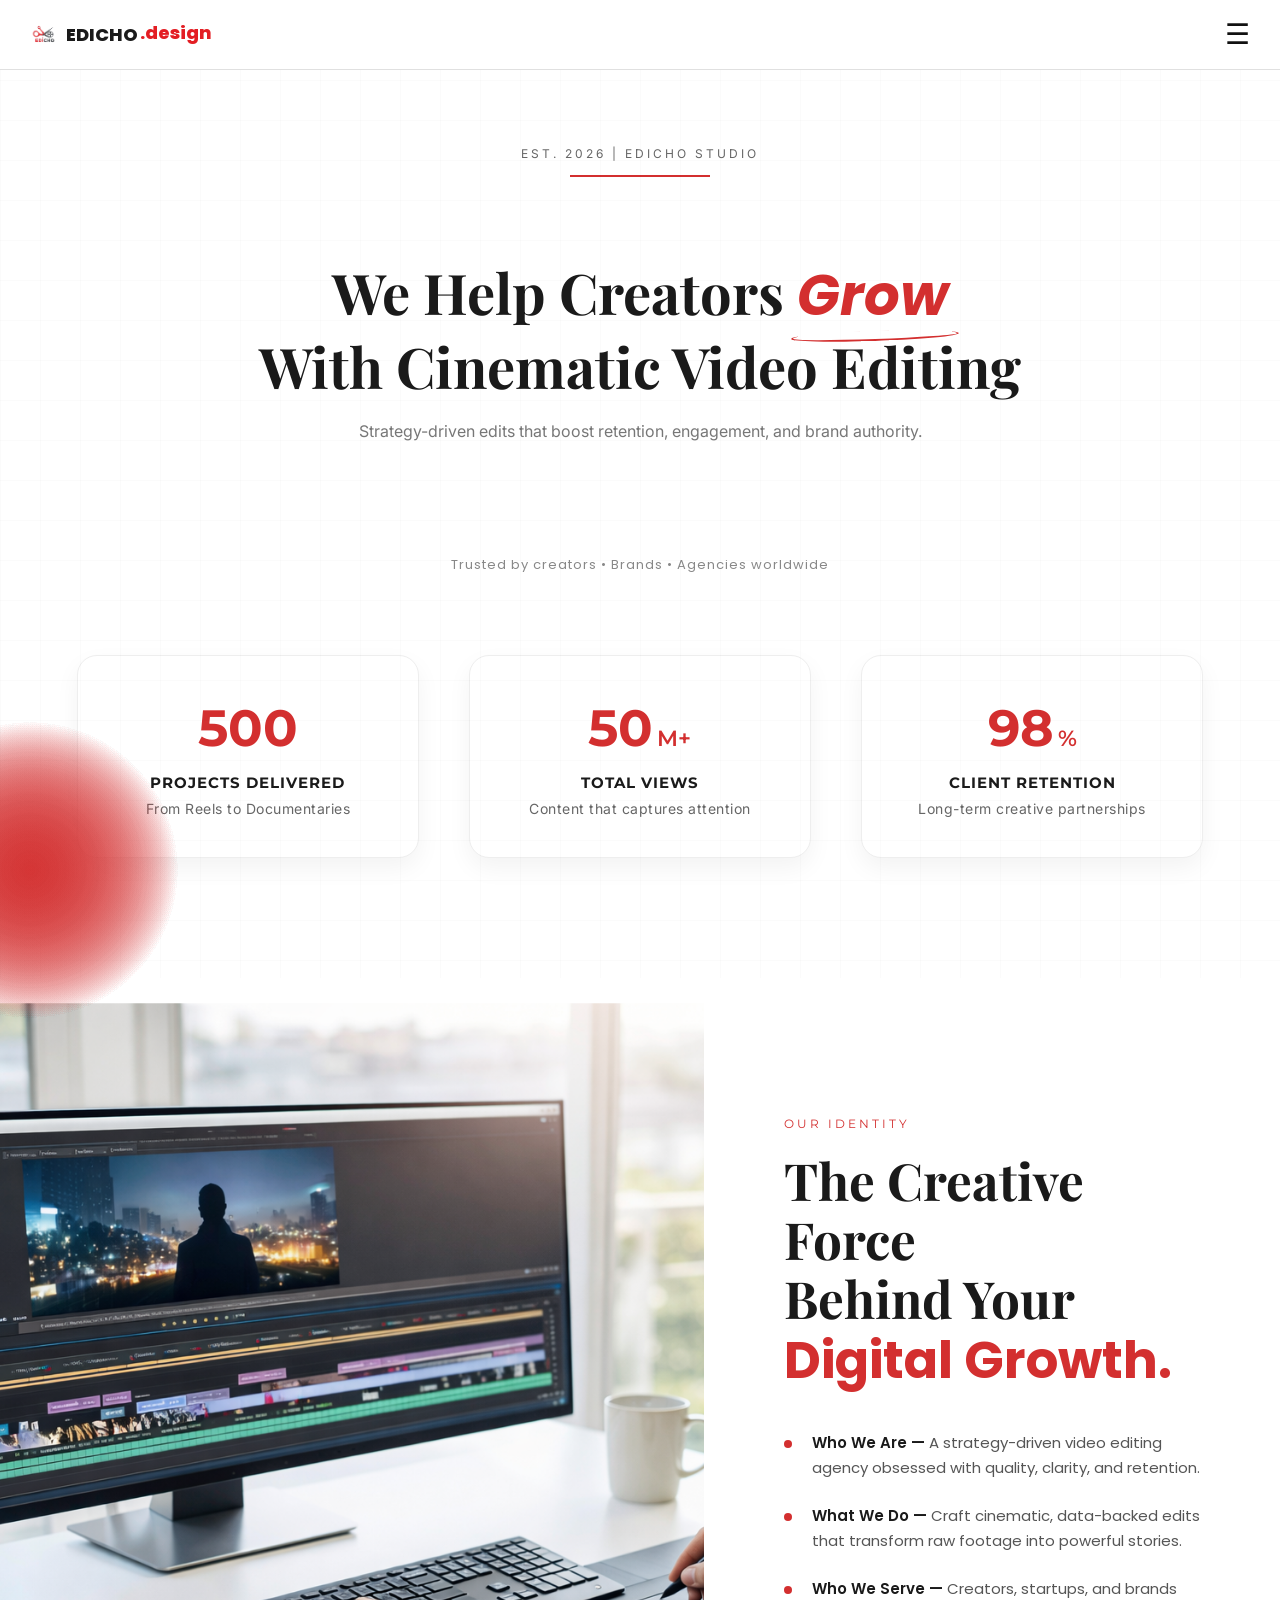
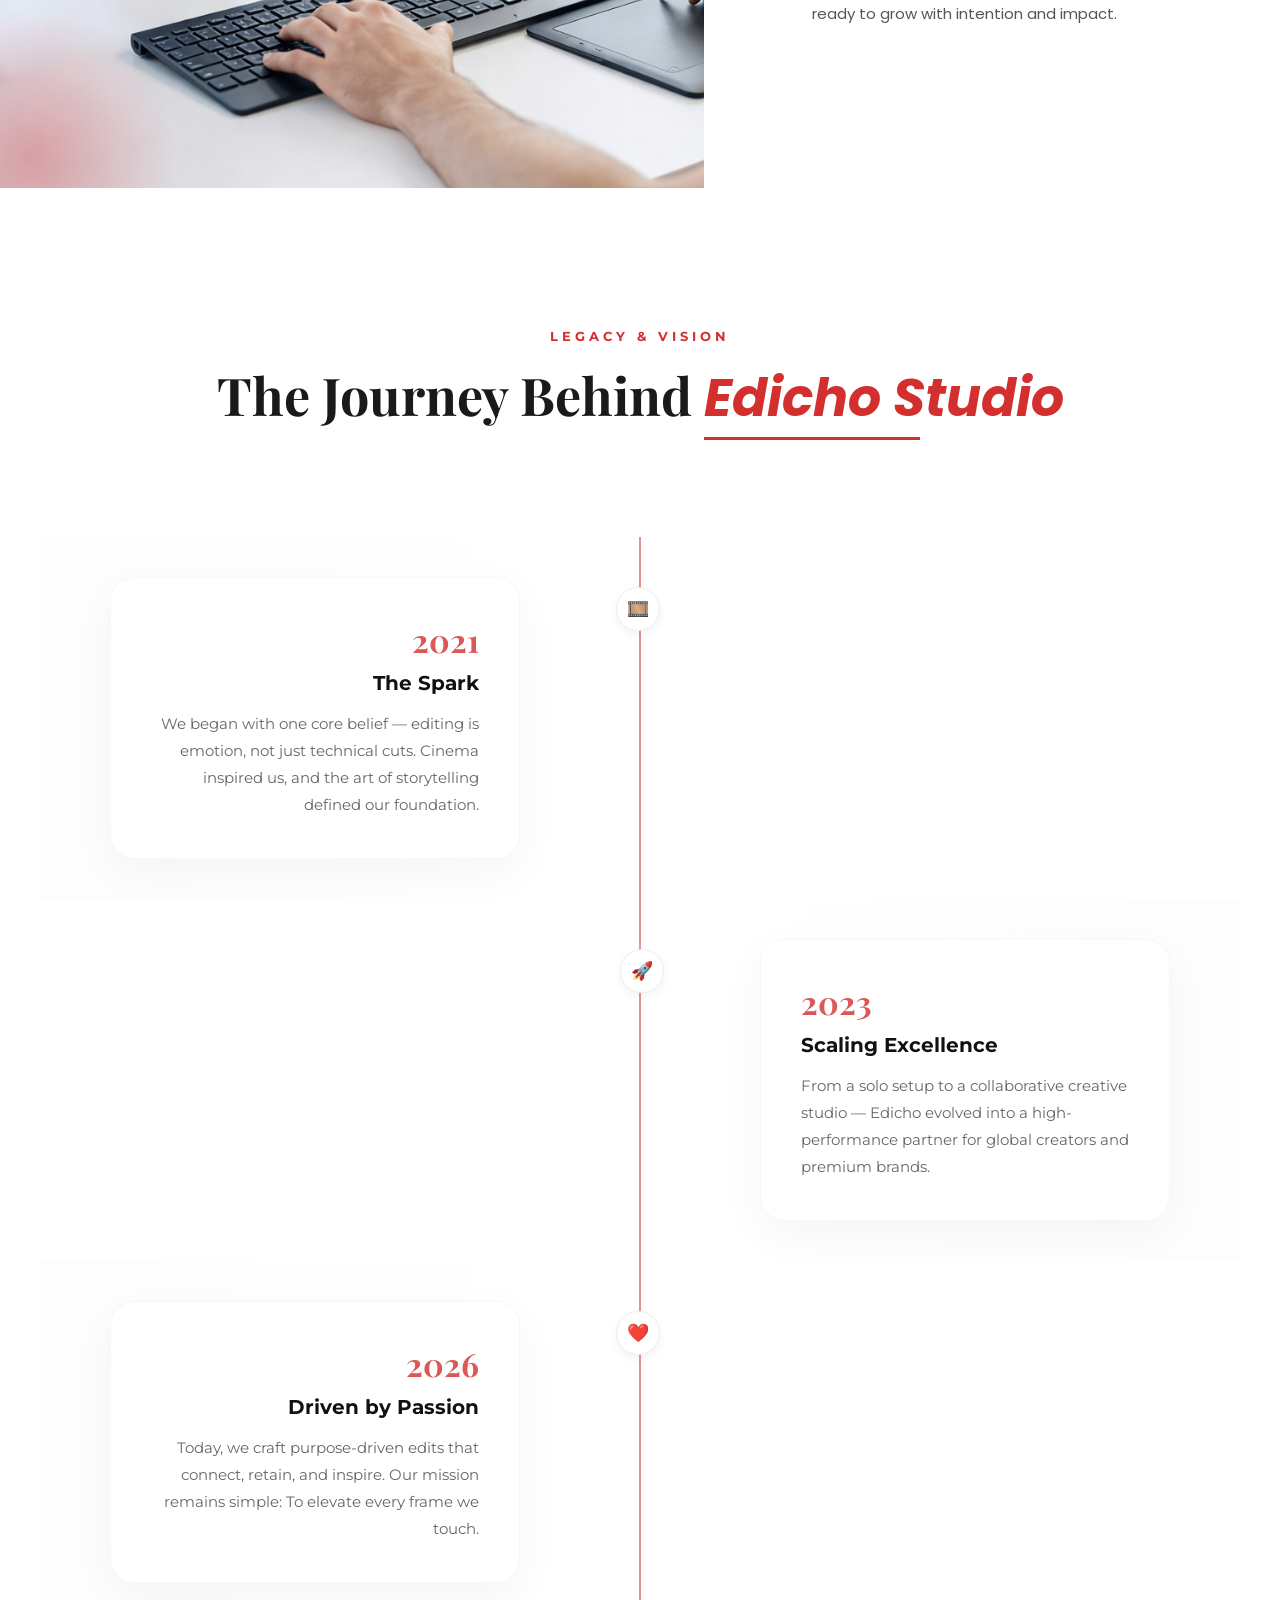
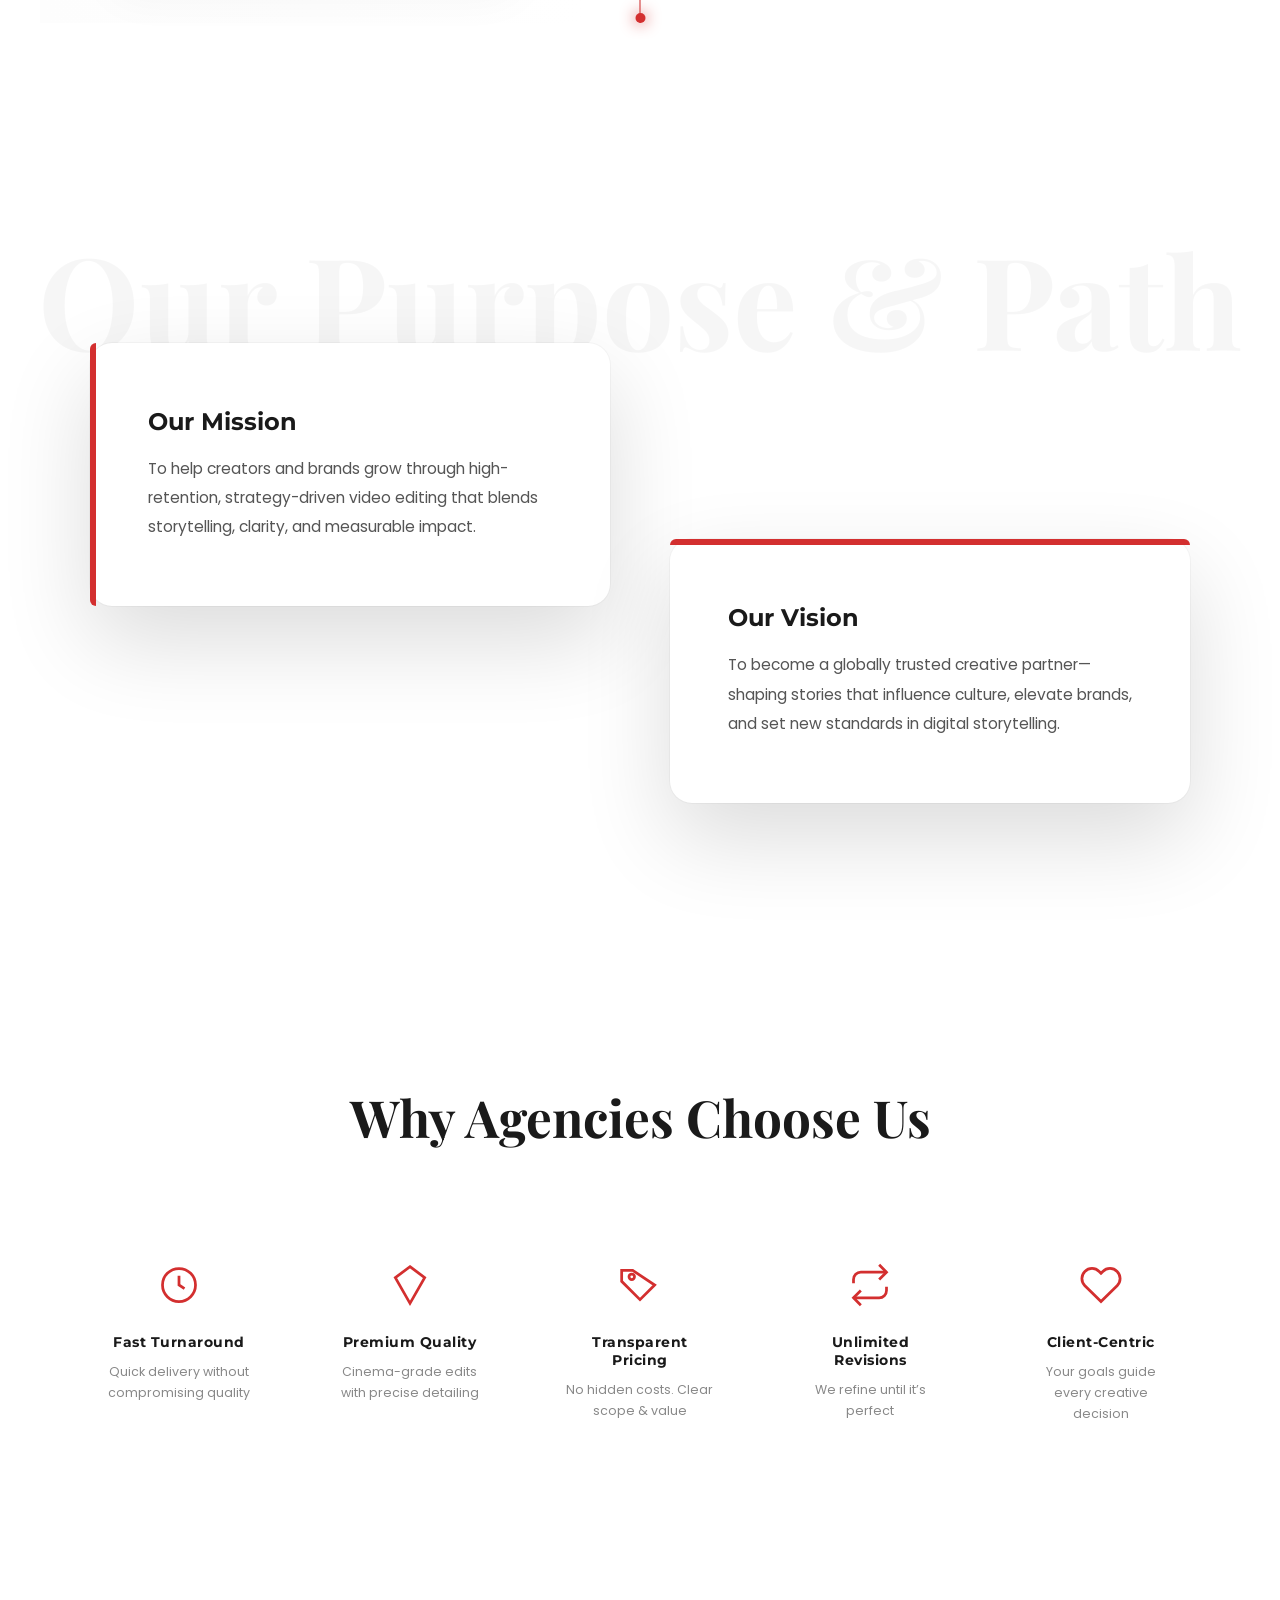
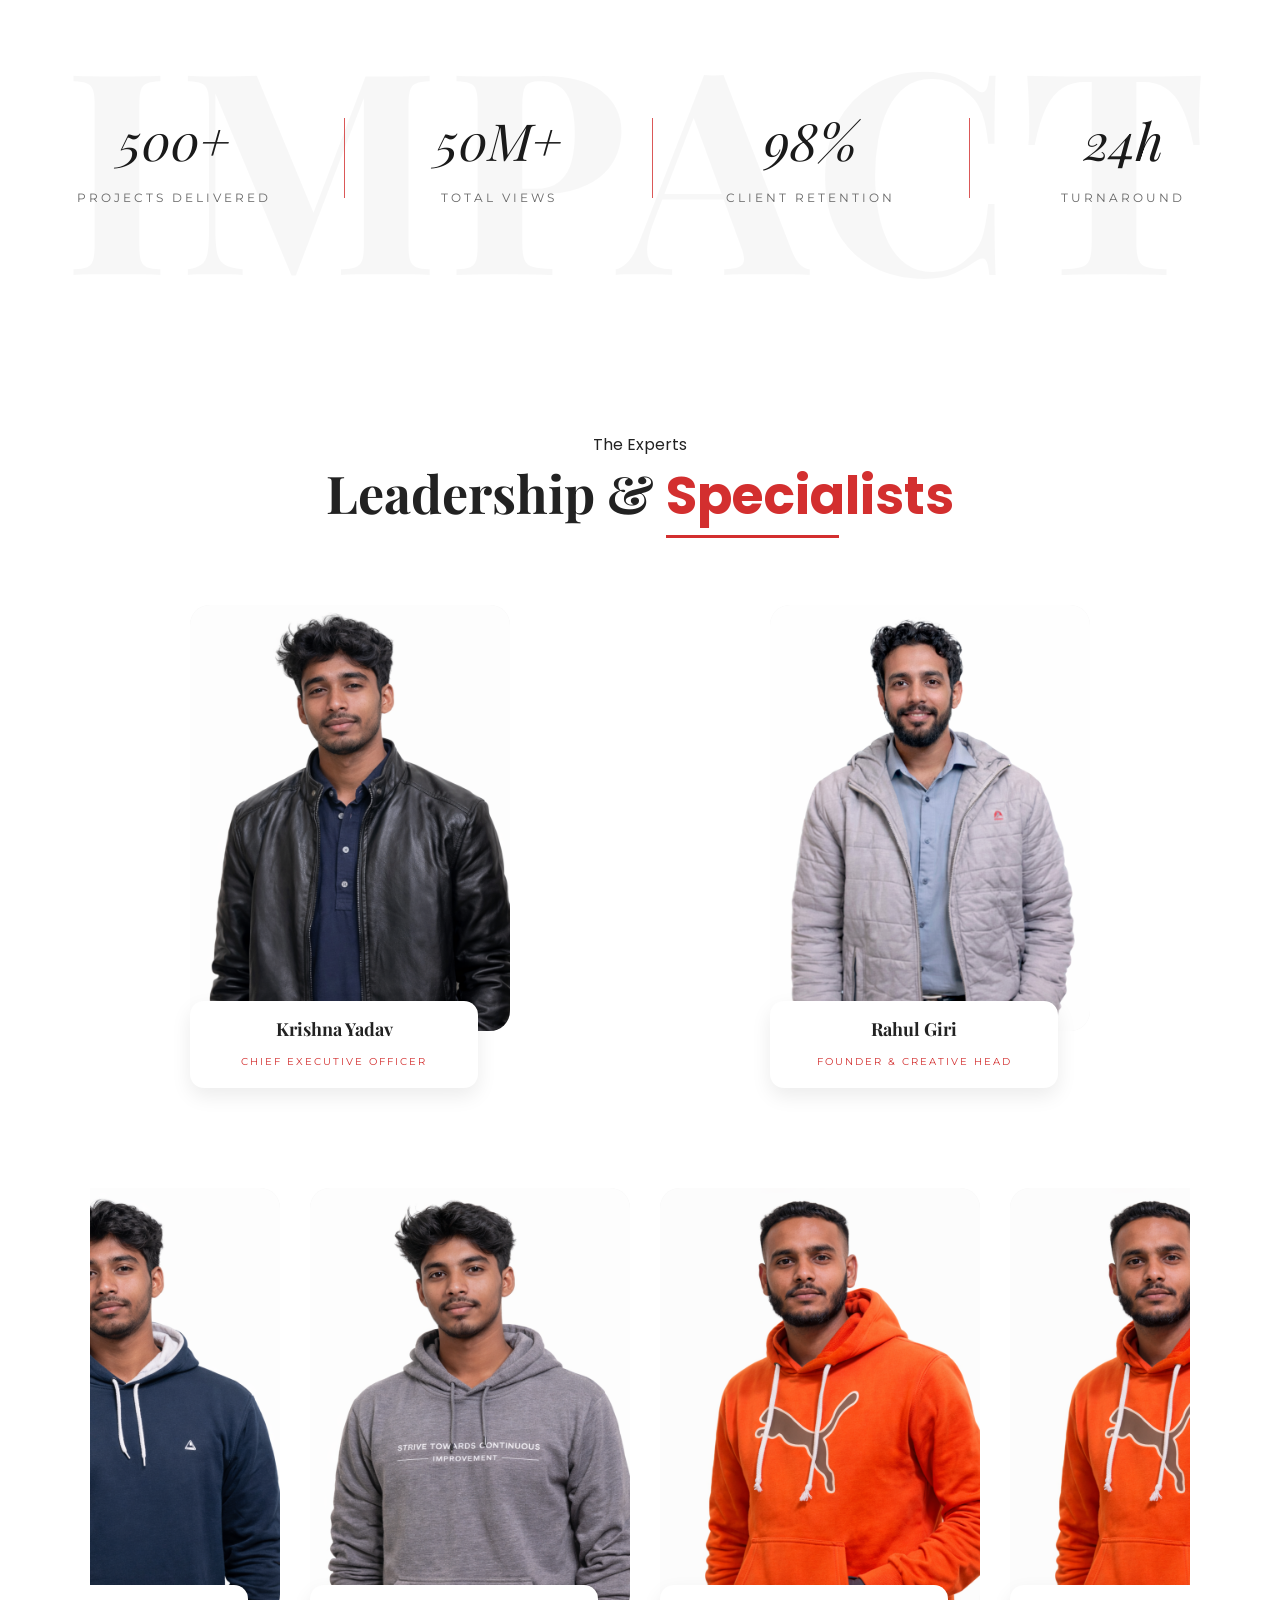
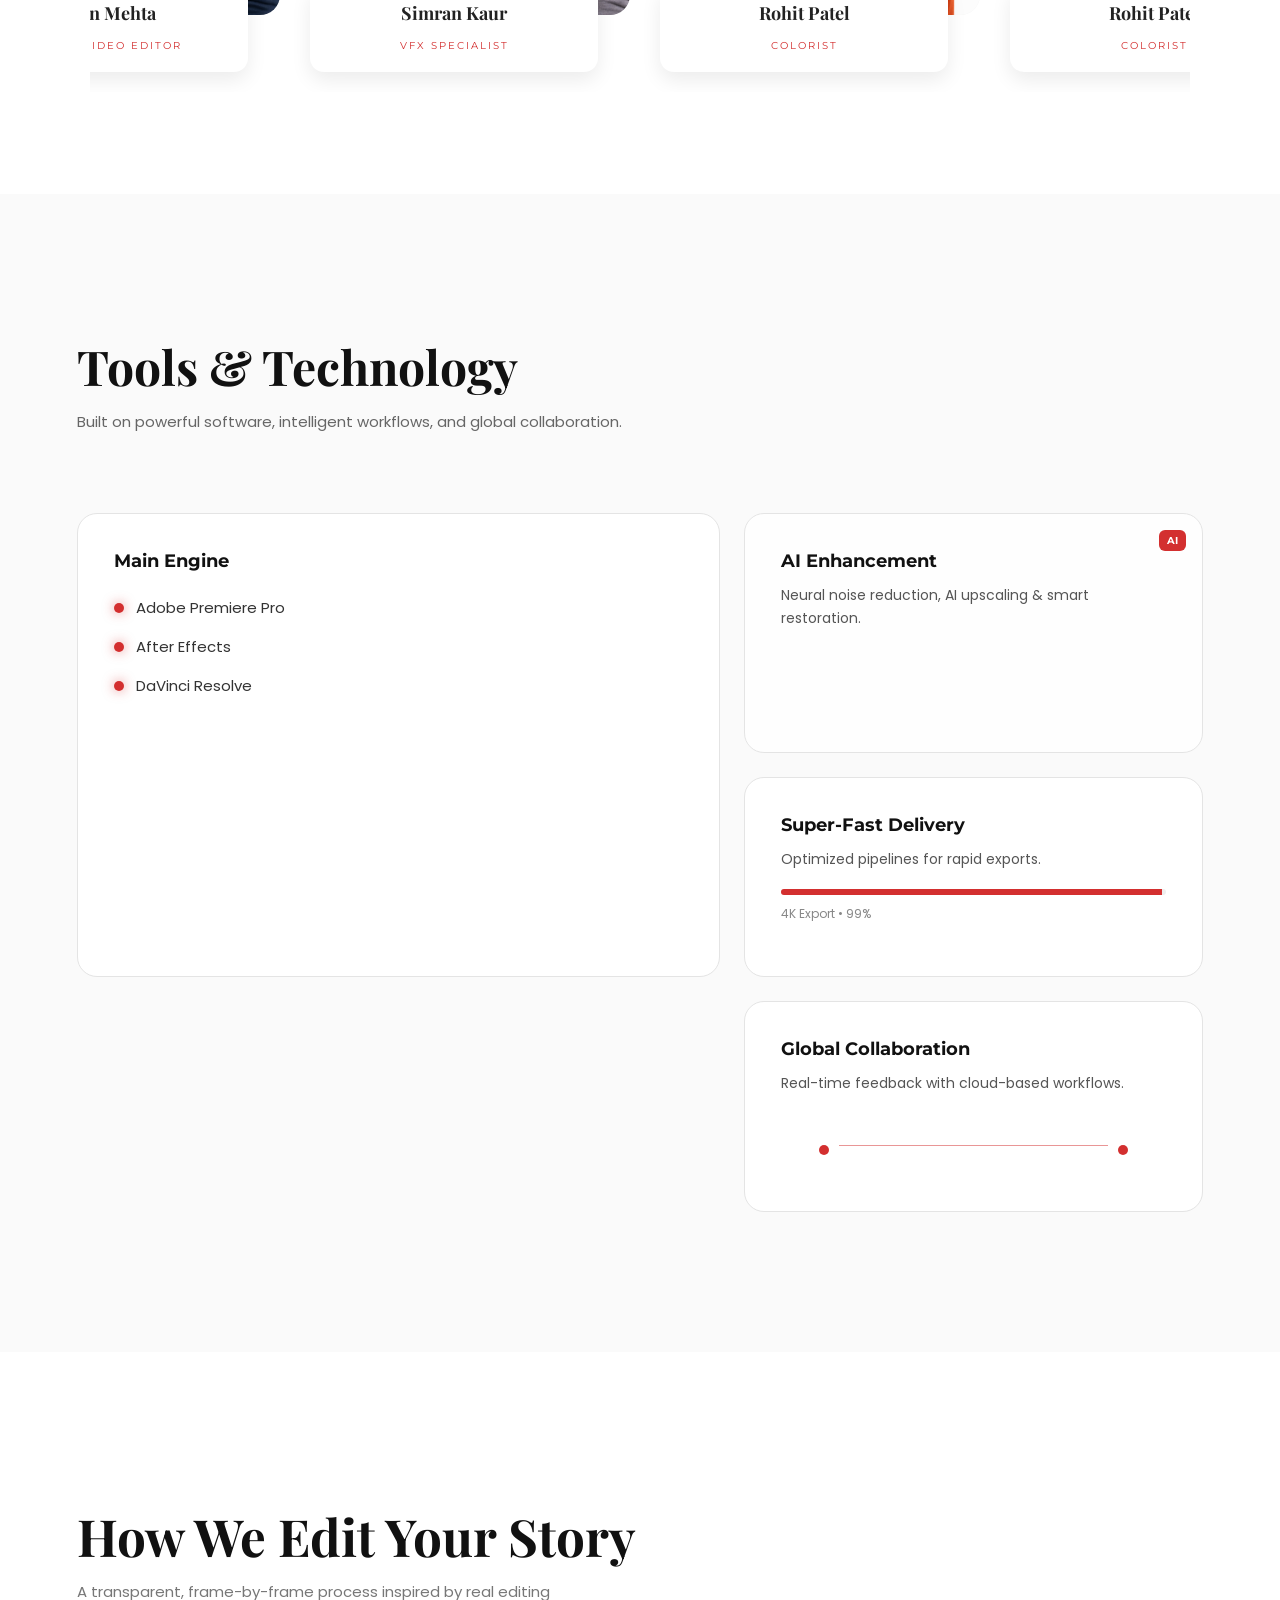
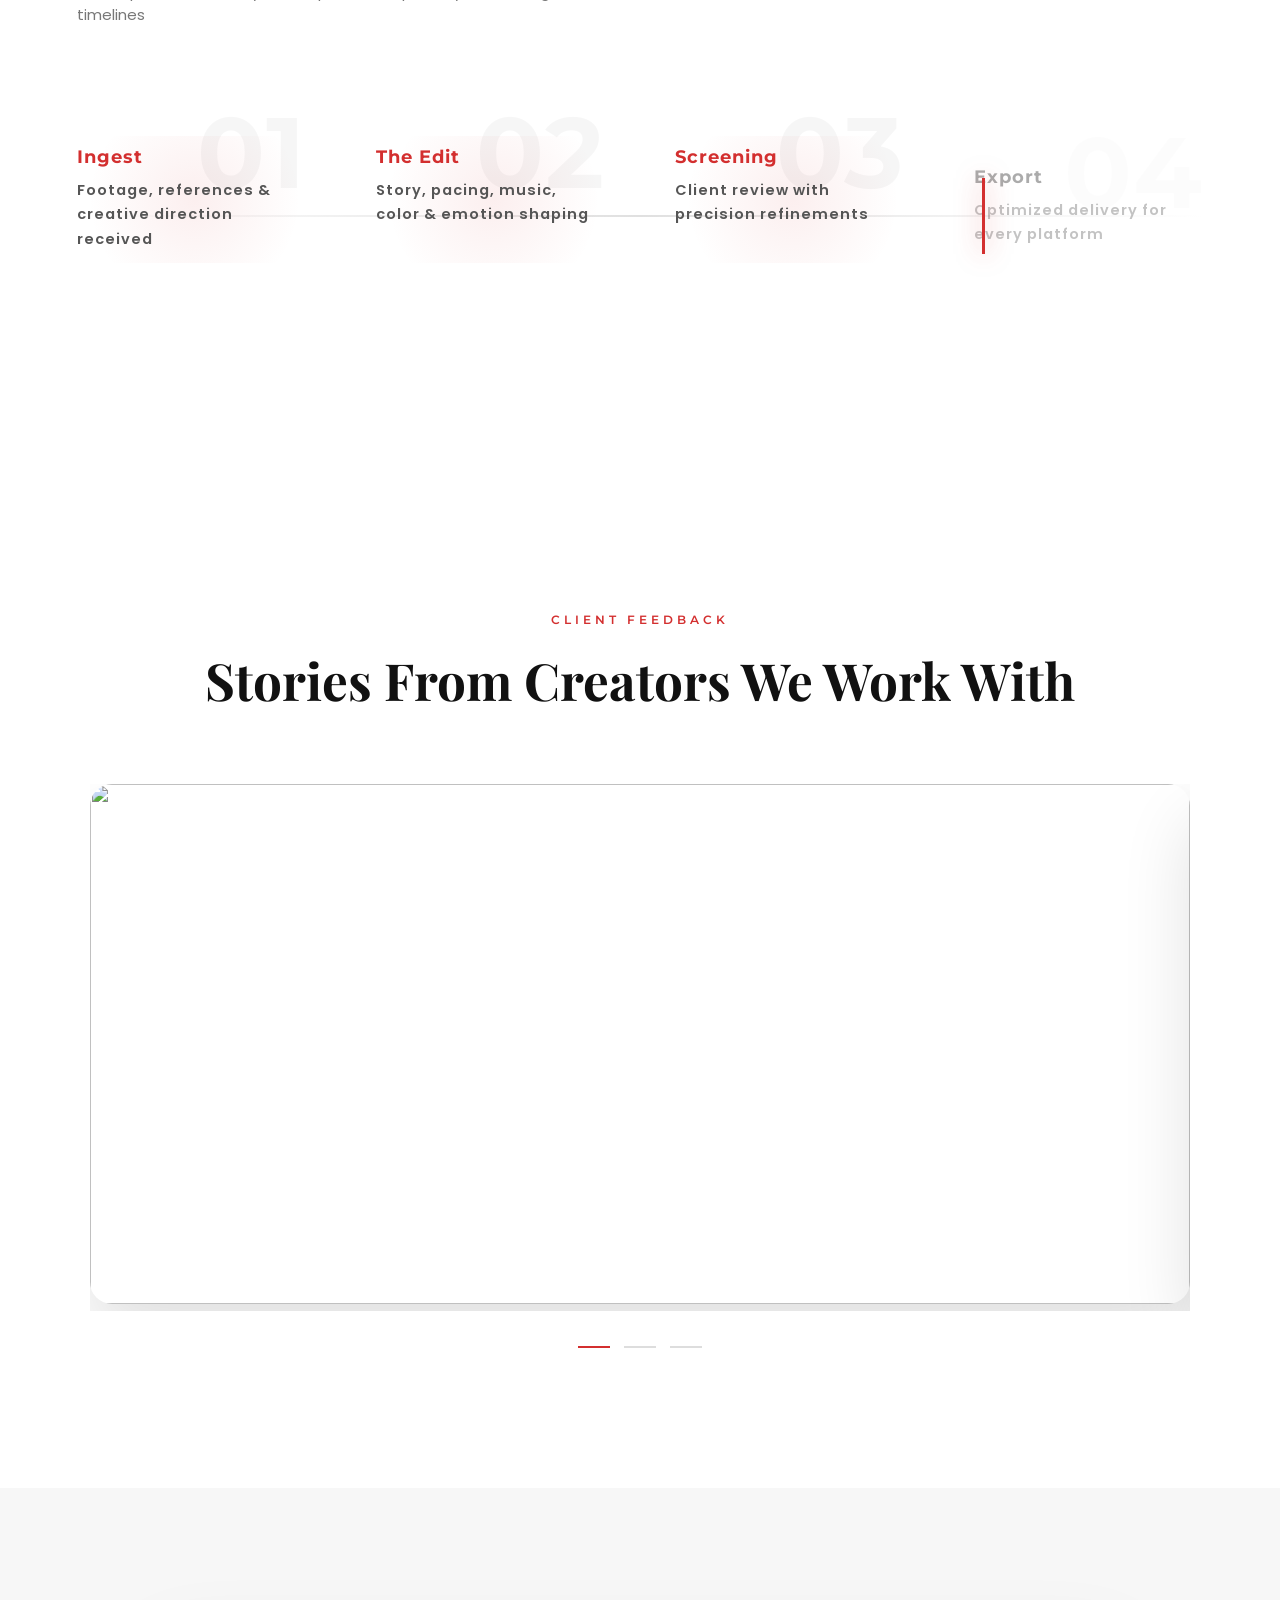
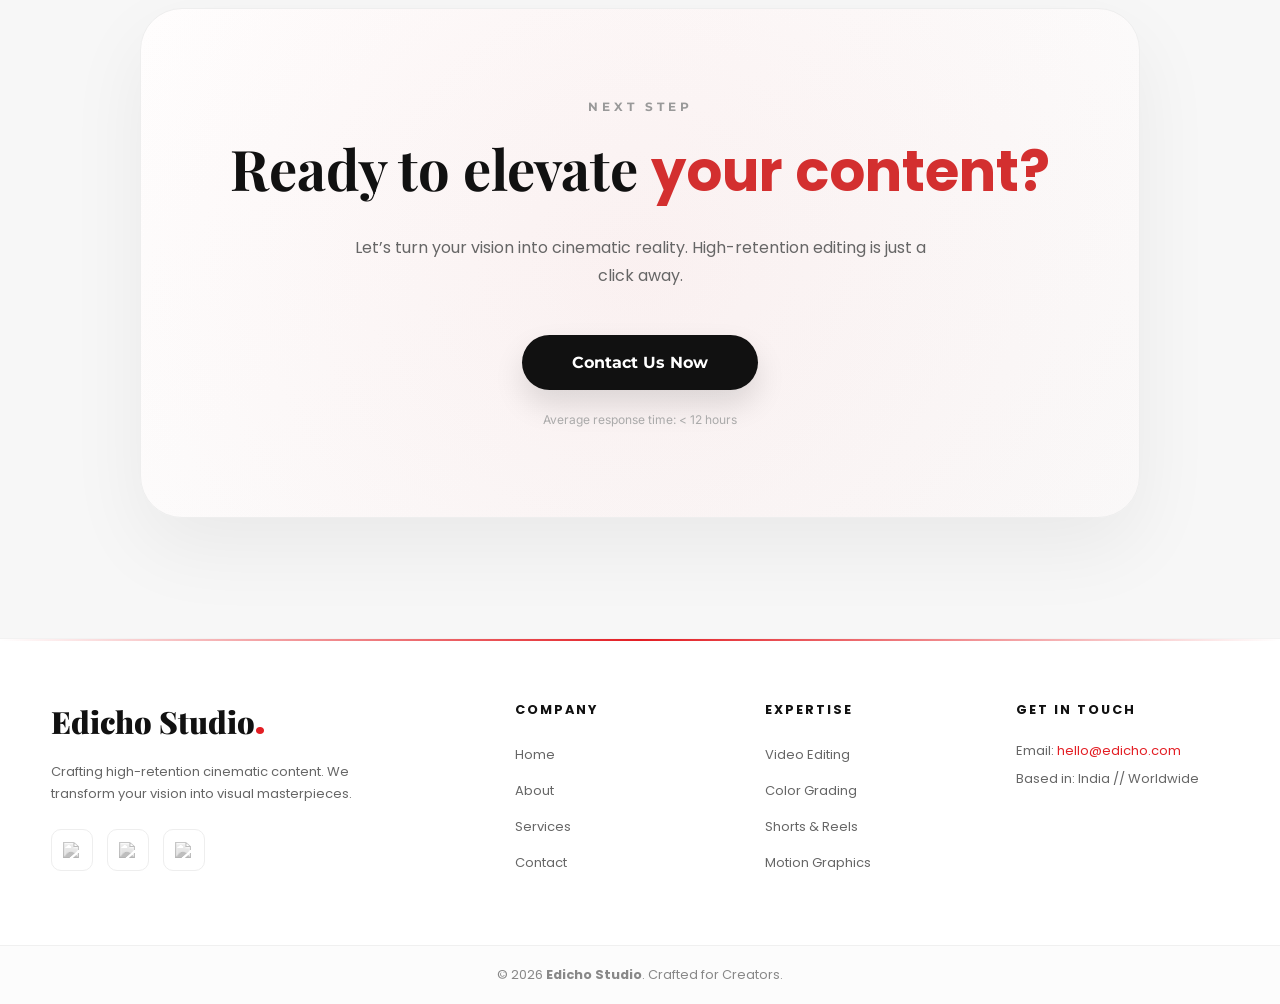
==== about.html @ a8d2ac01 "Update about.html" ====
<!DOCTYPE html>
<html lang="en">
<head>
  <meta charset="UTF-8">
  <meta name="description" content="Learn about Edicho Studio, a professional video editing agency helping creators grow with cinematic storytelling, editing, and content strategy.">
  <link rel="canonical" href="https://edicho.com/about.html">
  <title>About Edicho - Video Editing Agency</title>
  <meta name="viewport" content="width=device-width, initial-scale=1.0">
  <!-- fevicon icon -->
  <link rel="icon" href="./Media/Image/Edicho Fevicon Logo.png" type="image/png">
  <!-- Stylesheet -->
  <link href="https://fonts.googleapis.com/css2?family=Playfair+Display:wght@600;700&family=Inter:wght@400;500;600&display=swap" rel="stylesheet">
  <link href="https://fonts.googleapis.com/css2?family=Playfair+Display:wght@600;700&family=Inter:wght@400;500&display=swap" rel="stylesheet">
  <link href="https://fonts.googleapis.com/css2?family=Inter:wght@400;500;600&family=Playfair+Display:wght@600;700&display=swap" rel="stylesheet">
  <link href="https://fonts.googleapis.com/css2?family=Montserrat:wght@400;600;700&family=Playfair+Display:wght@600;700&display=swap" rel="stylesheet">
  <link href="https://fonts.googleapis.com/css2?family=Poppins:wght@400;600;700&display=swap" rel="stylesheet">
  <link rel="stylesheet" href="style.css">
  <link rel="stylesheet" href="about.css">
</head>
<body>
  <!-- navbar -->
  <header id="navbar" class="top-navbar">
    <div class="nav-left">
      <a href="index.html" class="brand">
        <img src="./Media/Image/Edicho Logo.png" alt="Edicho Logo" class="logo">
        <div class="brand-text">
          <span class="brand-name">EDICHO</span>
          <div class="suffix-window">
            <span id="dynamicSuffix" class="suffix-text">.com</span>
          </div>
        </div>
      </a>
    </div>

    <div class="nav-right">
      <div class="menu-icon" id="menuIcon">☰</div>
    </div>
  </header>

  <!-- side menu -->
  <div id="sideMenu" class="side-menu">
    <a href="index.html">Home</a>
    <a href="about.html">About Us</a>
    <a href="service.html">Services</a>
    <a href="sample.html">Sample</a>
    <a href="contact.html">Contact</a>
  </div>

  <!-- overlay (for outside click) -->
  <div id="menuOverlay" class="menu-overlay"></div>

  <!-- --------------------------------------- -->

  <!-- ------------ HERO SECTION --------------- -->
  <section class="authority-hero">
    <div class="authority-container">

      <!-- TOP TIER -->
      <div class="authority-label">
        <span>EST. 2026 | EDICHO STUDIO</span>
        <div class="label-line"></div>
      </div>

      <!-- MIDDLE TIER -->
      <div class="authority-heading">
        <h1>
          We Help Creators <span class="grow-accent">Grow</span><br>
          With Cinematic Video Editing
        </h1>

        <p class="hero-sub">
          Strategy-driven edits that boost retention, engagement, and brand authority.
        </p>
      </div>

      <div class="trust-line">
        Trusted by creators • Brands • Agencies worldwide
      </div>

      <!-- BOTTOM TIER -->
      <div class="authority-stats">

        <div class="stat-card">
          <span class="stat-number" data-target="500">0</span>
          <h4>Projects Delivered</h4>
          <p>From Reels to Documentaries</p>
        </div>

        <div class="stat-card">
          <span class="stat-number" data-target="50">0</span><span class="stat-plus">M+</span>
          <h4>Total Views</h4>
          <p>Content that captures attention</p>
        </div>

        <div class="stat-card">
          <span class="stat-number" data-target="98">0</span><span class="stat-percent">%</span>
          <h4>Client Retention</h4>
          <p>Long-term creative partnerships</p>
        </div>

      </div>

    </div>
  </section>

  <!-- --------------------------------------- -->

  <!-- ================= WHO WE ARE ================= -->
  <section class="who-we-are">

    <!-- LEFT : IMAGE -->
    <div class="who-image">
      <img src="Media/Image/Edicho About Page Who We Are Image.png" alt="Creative Editing Studio">
      <span class="red-glow"></span>
    </div>

    <!-- RIGHT : CONTENT -->
    <div class="who-content">
      <span class="who-label">OUR IDENTITY</span>

      <h2 class="who-title">
        The Creative Force<br>
        Behind Your <span>Digital Growth.</span>
      </h2>

      <div class="who-points">

        <p>
          <span class="dot"></span>
          <strong>Who We Are —</strong>
          A strategy-driven video editing agency obsessed with quality, clarity, and retention.
        </p>

        <p>
          <span class="dot"></span>
          <strong>What We Do —</strong>
          Craft cinematic, data-backed edits that transform raw footage into powerful stories.
        </p>

        <p>
          <span class="dot"></span>
          <strong>Who We Serve —</strong>
          Creators, startups, and brands ready to grow with intention and impact.
        </p>

      </div>
    </div>

  </section>

  <!-- --------------------------------------- -->

  <!-- ================= OUR STORY ================= -->
  <section class="our-story" id="ourStory">
    <div class="story-header reveal">
      <span class="story-badge">Legacy & Vision</span>
      <h2 class="story-heading">The Journey Behind <span class="accent">Edicho Studio</span></h2>
    </div>

    <div class="timeline">
      <div class="timeline-line">
        <div class="timeline-line-fill">
          <div class="scrolling-dot"></div> </div>
      </div>

      <div class="timeline-item left reveal">
        <div class="timeline-dot-container">
          <i class="dot-icon">🎞️</i>
        </div>
        <div class="timeline-content">
          <div class="year-wrapper">
            <span class="timeline-year">2021</span>
          </div>
          <h3>The Spark</h3>
          <p>
            We began with one core belief — editing is emotion, not just technical cuts. 
            Cinema inspired us, and the art of storytelling defined our foundation.
          </p>
        </div>
      </div>

      <div class="timeline-item right reveal">
        <div class="timeline-dot-container">
          <i class="dot-icon">🚀</i>
        </div>
        <div class="timeline-content">
          <div class="year-wrapper">
            <span class="timeline-year">2023</span>
          </div>
          <h3>Scaling Excellence</h3>
          <p>
            From a solo setup to a collaborative creative studio — Edicho evolved into 
            a high-performance partner for global creators and premium brands.
          </p>
        </div>
      </div>

      <div class="timeline-item left reveal">
        <div class="timeline-dot-container">
          <i class="dot-icon">❤️</i>
        </div>
        <div class="timeline-content">
          <div class="year-wrapper">
            <span class="timeline-year">2026</span>
          </div>
          <h3>Driven by Passion</h3>
          <p>
            Today, we craft purpose-driven edits that connect, retain, and inspire. 
            Our mission remains simple: To elevate every frame we touch.
          </p>
        </div>
      </div>
    </div>
  </section>

  <!-- --------------------------------------- -->

  <!-- ================= MISSION AND VISION ================= -->
  <section class="purpose-path">

    <!-- Background Title -->
    <h2 class="purpose-bg">Our Purpose & Path</h2>

    <div class="purpose-wrapper">

      <!-- MISSION CARD -->
      <div class="purpose-card mission-card">
        <span class="accent-bar"></span>
        <h3>Our Mission</h3>
        <p>
          To help creators and brands grow through high-retention,
          strategy-driven video editing that blends storytelling,
          clarity, and measurable impact.
        </p>
      </div>

      <!-- VISION CARD -->
      <div class="purpose-card vision-card">
        <span class="accent-bar"></span>
        <h3>Our Vision</h3>
        <p>
          To become a globally trusted creative partner—shaping
          stories that influence culture, elevate brands, and set
          new standards in digital storytelling.
        </p>
      </div>

    </div>
  </section>

  <!-- --------------------------------------- -->

  <!-- ================= What Makes Us Differen ================= -->
  <section class="usp-section">

    <h2 class="usp-heading">Why Agencies Choose Us</h2>

    <div class="usp-grid">

      <!-- FAST TURNAROUND -->
      <div class="usp-card">
        <div class="usp-icon">
          <!-- Clock Icon -->
          <svg viewBox="0 0 24 24" fill="none" stroke="#d32f2f" stroke-width="1.5">
            <circle cx="12" cy="12" r="9"></circle>
            <path d="M12 7v5l3 2"></path>
          </svg>
        </div>
        <h4>Fast Turnaround</h4>
        <p>Quick delivery without compromising quality</p>
      </div>

      <!-- QUALITY -->
      <div class="usp-card">
        <div class="usp-icon">
          <!-- Diamond Icon -->
          <svg viewBox="0 0 24 24" fill="none" stroke="#d32f2f" stroke-width="1.5">
            <path d="M12 2l8 6-8 14L4 8z"></path>
          </svg>
        </div>
        <h4>Premium Quality</h4>
        <p>Cinema-grade edits with precise detailing</p>
      </div>

      <!-- PRICING -->
      <div class="usp-card">
        <div class="usp-icon">
          <!-- Tag Icon -->
          <svg viewBox="0 0 24 24" fill="none" stroke="#d32f2f" stroke-width="1.5">
            <path d="M20 12l-8 8-10-10V4h6z"></path>
            <circle cx="7.5" cy="7.5" r="1.5"></circle>
          </svg>
        </div>
        <h4>Transparent Pricing</h4>
        <p>No hidden costs. Clear scope & value</p>
      </div>

      <!-- REVISIONS -->
      <div class="usp-card">
        <div class="usp-icon">
          <!-- Loop Icon -->
          <svg viewBox="0 0 24 24" fill="none" stroke="#d32f2f" stroke-width="1.5">
            <path d="M17 1l4 4-4 4"></path>
            <path d="M3 11V9a4 4 0 014-4h14"></path>
            <path d="M7 23l-4-4 4-4"></path>
            <path d="M21 13v2a4 4 0 01-4 4H3"></path>
          </svg>
        </div>
        <h4>Unlimited Revisions</h4>
        <p>We refine until it’s perfect</p>
      </div>

      <!-- CLIENT CENTRIC -->
      <div class="usp-card">
        <div class="usp-icon">
          <!-- Heart Icon -->
          <svg viewBox="0 0 24 24" fill="none" stroke="#d32f2f" stroke-width="1.5">
            <path d="M20.8 4.6a5.5 5.5 0 00-7.8 0L12 5.6l-1-1a5.5 5.5 0 00-7.8 7.8l1 1L12 21l7.8-7.6 1-1a5.5 5.5 0 000-7.8z"></path>
          </svg>
        </div>
        <h4>Client-Centric</h4>
        <p>Your goals guide every creative decision</p>
      </div>

    </div>

  </section>

  <!-- --------------------------------------- -->

  <!-- ================= Achievement ================= -->
  <section class="achievement-strip">

    <!-- Background Text -->
    <span class="impact-bg">IMPACT</span>

    <div class="achievement-inner">

      <div class="achievement-item">
        <span class="ach-number">500+</span>
        <span class="ach-label">Projects Delivered</span>
      </div>

      <span class="ach-divider"></span>

      <div class="achievement-item">
        <span class="ach-number">50M+</span>
        <span class="ach-label">Total Views</span>
      </div>

      <span class="ach-divider"></span>

      <div class="achievement-item">
        <span class="ach-number">98%</span>
        <span class="ach-label">Client Retention</span>
      </div>

      <span class="ach-divider"></span>

      <div class="achievement-item">
        <span class="ach-number">24h</span>
        <span class="ach-label">Turnaround</span>
      </div>

    </div>
  </section>

  <!-- ---------------------------------------------------- -->

  <!-- ================= PREMIUM TEAM ================= -->
  <section class="premium-team" id="premiumTeam">

    <div class="team-header">
      <span class="team-badge">The Experts</span>
      <h2 class="team-heading">Leadership & <span class="accent">Specialists</span></h2>
    </div>

    <!-- CORE LEADERS -->
    <div class="team-core">

      <div class="team-card leader">
        <div class="card-inner">
          <div class="card-media">
            <img src="Media/Image/Krishna Yadav Profile Picture.png" alt="Krishna Yadav Edicho Private Limited CEO">
            <div class="red-glow"></div>
            <span class="signature">K.Y.</span>
          </div>
          <div class="identity-glass">
            <h3 class="member-name">Krishna Yadav</h3>
            <span class="member-role">Chief Executive Officer</span>
          </div>
        </div>
      </div>

      <div class="team-card leader">
        <div class="card-inner">
          <div class="card-media">
            <img src="Media/Image/Rahul Giri Profile Picture.png" alt="Rahul Giri Edicho Private Limited Founder">
            <div class="red-glow"></div>
            <span class="signature">R.G.</span>
          </div>
          <div class="identity-glass">
            <h3 class="member-name">Rahul Giri</h3>
            <span class="member-role">Founder & Creative Head</span>
          </div>
        </div>
      </div>
    </div>

    <!-- SPECIALISTS -->
    <div class="team-specialists">
      <div class="team-card specialist">
        <div class="card-inner">
          <div class="card-media">
            <img src="Media/Image/Emp1 Profile Picture.png" alt="Edicho Private Limited Video editing team working on Senior Video Editor">
            <div class="red-glow"></div>
            <span class="signature">A.M.</span>
          </div>
          <div class="identity-glass">
            <h3 class="member-name">Arjun Mehta</h3>
            <span class="member-role">Senior Video Editor</span>
          </div>
        </div>
      </div>

      <div class="team-card specialist">
        <div class="card-inner">
          <div class="card-media">
            <img src="Media/Image/Emp2 Profile Picture.png" alt="Edicho Private Limited Video editing team working on VFX Specialist">
            <div class="red-glow"></div>
            <span class="signature">S.K.</span>
          </div>
          <div class="identity-glass">
            <h3 class="member-name">Simran Kaur</h3>
            <span class="member-role">VFX Specialist</span>
          </div>
        </div>
      </div>

      <div class="team-card specialist">
        <div class="card-inner">
          <div class="card-media">
            <img src="Media/Image/Emp3_Profile_Picture.png" alt="Edicho Private Limited Video editing team working on Colorist">
            <div class="red-glow"></div>
            <span class="signature">R.P.</span>
          </div>
          <div class="identity-glass">
            <h3 class="member-name">Rohit Patel</h3>
            <span class="member-role">Colorist</span>
          </div>
        </div>
      </div>

      <div class="team-card specialist">
        <div class="card-inner">
          <div class="card-media">
            <img src="Media/Image/Emp3_Profile_Picture.png" alt="Edicho Private Limited Video editing team working on Colorist">
            <div class="red-glow"></div>
            <span class="signature">R.P.</span>
          </div>
          <div class="identity-glass">
            <h3 class="member-name">Rohit Patel</h3>
            <span class="member-role">Colorist</span>
          </div>
        </div>
      </div>

      <div class="team-card specialist">
        <div class="card-inner">
          <div class="card-media">
            <img src="Media/Image/Emp3_Profile_Picture.png" alt="Edicho Private Limited Video editing team working on Colorist">
            <div class="red-glow"></div>
            <span class="signature">R.P.</span>
          </div>
          <div class="identity-glass">
            <h3 class="member-name">Rohit Patel</h3>
            <span class="member-role">Colorist</span>
          </div>
        </div>
      </div>

      <div class="team-card specialist">
        <div class="card-inner">
          <div class="card-media">
            <img src="Media/Image/Emp3_Profile_Picture.png" alt="Edicho Private Limited Video editing team working on Colorist">
            <div class="red-glow"></div>
            <span class="signature">R.P.</span>
          </div>
          <div class="identity-glass">
            <h3 class="member-name">Rohit Patel</h3>
            <span class="member-role">Colorist</span>
          </div>
        </div>
      </div>

    </div>

  </section>

  <!-- --------------------------------------- -->

  <!-- ------------ Tools & Workflow --------------- -->
  <section class="tools-tech">

    <div class="tools-header">
      <h2>Tools & Technology</h2>
      <p>Built on powerful software, intelligent workflows, and global collaboration.</p>
    </div>

    <div class="tools-bento">

      <!-- MAIN ENGINE -->
      <div class="tool-box main-engine" data-magnetic>
        <h3>Main Engine</h3>
        <ul class="software-list">
          <li><span class="glow-dot"></span> Adobe Premiere Pro</li>
          <li><span class="glow-dot"></span> After Effects</li>
          <li><span class="glow-dot"></span> DaVinci Resolve</li>
        </ul>
      </div>

      <!-- AI ENHANCEMENT -->
      <div class="tool-box ai-box glass" data-magnetic>
        <span class="ai-tag">AI</span>
        <h3>AI Enhancement</h3>
        <p>Neural noise reduction, AI upscaling & smart restoration.</p>
      </div>

      <!-- FAST DELIVERY -->
      <div class="tool-box speed-box" data-magnetic>
        <h3>Super-Fast Delivery</h3>
        <p>Optimized pipelines for rapid exports.</p>

        <div class="export-bar">
          <span></span>
        </div>
        <small>4K Export • 99%</small>
      </div>

      <!-- GLOBAL COLLAB -->
      <div class="tool-box global-box" data-magnetic>
        <h3>Global Collaboration</h3>
        <p>Real-time feedback with cloud-based workflows.</p>

        <div class="map-lines">
          <span class="dot india"></span>
          <span class="line"></span>
          <span class="dot world"></span>
        </div>
      </div>

    </div>
  </section>

  <!-- --------------------------------------- -->

  <!-- ================= WORKFLOW TIMELINE ================= -->
  <section class="workflow-section" id="workflow">
    <h2 class="workflow-heading">How We Edit Your Story</h2>
    <p class="workflow-sub">A transparent, frame-by-frame process inspired by real editing timelines</p>

    <div class="workflow-track" id="workflowTrack">
      <span class="playhead" id="playhead"></span>

      <div class="workflow-step" data-step="1">
        <span class="bg-number">01</span>
        <h3>Ingest</h3>
        <p>Footage, references & creative direction received</p>
      </div>

      <div class="workflow-step" data-step="2">
        <span class="bg-number">02</span>
        <h3>The Edit</h3>
        <p>Story, pacing, music, color & emotion shaping</p>
      </div>

      <div class="workflow-step" data-step="3">
        <span class="bg-number">03</span>
        <h3>Screening</h3>
        <p>Client review with precision refinements</p>
      </div>

      <div class="workflow-step" data-step="4">
        <span class="bg-number">04</span>
        <h3>Export</h3>
        <p>Optimized delivery for every platform</p>
      </div>
    </div>
  </section>

  <!-- --------------------------------------- -->

  <!-- ================= TESTIMONIAL SLIDER ================= -->
  <section class="testimonial-premium">

    <div class="testimonial-head">
      <span class="mini-label">CLIENT FEEDBACK</span>
      <h2>Stories From Creators We Work With</h2>
    </div>

    <div class="testimonial-stage">
      <div class="testimonial-track">

        <div class="testimonial-card" data-video="https://www.youtube.com/embed/7h9PFGGLqJo">
          <img src="https://img.youtube.com/vi/7h9PFGGLqJo/maxresdefault.jpg">
          <div class="card-overlay">
            <span class="play-circle"></span>
          </div>
        </div>

        <div class="testimonial-card" data-video="https://www.youtube.com/embed/mSQ9njEXHls">
          <img src="https://img.youtube.com/vi/mSQ9njEXHls/maxresdefault.jpg">
          <div class="card-overlay">
            <span class="play-circle"></span>
          </div>
        </div>

        <div class="testimonial-card" data-video="https://www.youtube.com/embed/fpZ8oDhth0o">
          <img src="https://img.youtube.com/vi/fpZ8oDhth0o/maxresdefault.jpg">
          <div class="card-overlay">
            <span class="play-circle"></span>
          </div>
        </div>

      </div>
    </div>

    <div class="testimonial-nav"></div>
  </section>

  <!-- MODAL -->
  <div class="testimonial-modal">
    <div class="testimonial-backdrop"></div>
    <div class="testimonial-popup">
      <iframe id="testimonialIframe" allowfullscreen></iframe>
      <span class="close-modal">✕</span>
    </div>
  </div>


<!-- --------------------------------------- -->

<!-- ------------ footer --------------- -->
<!-- ------------ FINAL CTA --------------- -->
<section class="cta-section">
  <div class="cta-card">
    <div class="cta-content">
      <h3 class="cta-mini-title">Next Step</h3>
      <h2 class="cta-main-title">Ready to elevate <span class="accent-text">your content?</span></h2>
      <p class="cta-desc">
        Let’s turn your vision into cinematic reality. High-retention editing is just a click away.
      </p>
      <a href="contact.html" class="cta-button">Contact Us Now</a>
      <span class="cta-hint">Average response time: &lt; 12 hours</span>
    </div>
  </div>
</section>

<footer class="site-footer">

  <div class="footer-divider"></div>

  <div class="footer-inner">
    <div class="footer-grid">

      <div class="footer-box brand-box">
        <h2 class="footer-logo">Edicho Studio<span>.</span></h2>

        <p>
          Crafting high-retention cinematic content.
          We transform your vision into visual masterpieces.
        </p>

        <div class="social-row">
          <a href="#" class="social-icon yt">
            <img src="https://cdn.jsdelivr.net/gh/simple-icons/simple-icons/icons/youtube.svg">
          </a>
          <a href="#" class="social-icon ig">
            <img src="https://cdn.jsdelivr.net/gh/simple-icons/simple-icons/icons/instagram.svg">
          </a>
          <a href="#" class="social-icon li">
            <img src="https://cdn.jsdelivr.net/gh/simple-icons/simple-icons/icons/linkedin.svg">
          </a>
        </div>
      </div>

      <div class="footer-box">
        <h3>Company</h3>
        <ul class="footer-links">
          <li><a href="./index.html">Home</a></li>
          <li><a href="./about.html">About</a></li>
          <li><a href="./service.html">Services</a></li>
          <li><a href="./contact.html">Contact</a></li>
        </ul>
      </div>

      <div class="footer-box">
        <h3>Expertise</h3>
        <ul class="footer-links">
          <li><a href="./contact.html">Video Editing</a></li>
          <li><a href="./contact.html">Color Grading</a></li>
          <li><a href="./contact.html">Shorts & Reels</a></li>
          <li><a href="./contact.html">Motion Graphics</a></li>
        </ul>
      </div>

      <div class="footer-box contact-box">
        <h3>Get in Touch</h3>
        <p>Email: <a href="mailto:hello@edicho.com">hello@edicho.com</a></p>
        <p>Based in: <span>India // Worldwide</span></p>
      </div>

    </div>
  </div>

  <div class="footer-bottom">
    <p>© 2026 <strong>Edicho Studio</strong>. Crafted for Creators.</p>
  </div>

</footer>
  <script src="about.js"></script>
</body>
</html>
---- style.css ----
*{margin:0;padding:0;box-sizing:border-box;font-family:Poppins,sans-serif}
body{background:#fff;color:#222}

/* Prevent horizontal scroll */
html, body {
  margin:0;
  padding:0;
  overflow-x:hidden;
  font-family:'Inter', sans-serif;
}

html{
--edicho-red:#E31E24;
--edicho-black:#111111;
--edicho-gray:#F2F2F2;

--accent:#ff3e00;
--bg-light:#f8f9fa;
--text-dark:#1a1a1a;
--ease:cubic-bezier(.22,1,.36,1);
}

/* Right side always stays visible */
.nav-right{
  flex-shrink: 0;
  display:flex;
  align-items:center;
}

/* ************************* */
/* NAVBAR */
.top-navbar{
  position:fixed;
  top:0;
  left:0;
  width:100%;
  height:70px;
  display:flex;
  justify-content:space-between;
  align-items:center;
  padding:0 clamp(12px,4vw,30px);
  background:rgba(255,255,255,0.95);
  border-bottom:1px solid #e0e0e0;
  backdrop-filter: blur(8px);
  transition:all 0.4s ease;
  z-index:9999;
}

/* ON SCROLL – FLOATING BLOCK */
.top-navbar.scrolled{
  top:15px;
  left:15px;
  width:calc(100% - 30px);
  border-radius:18px;
  box-shadow:0 10px 30px rgba(0,0,0,0.15);
  background:rgba(255,255,255,0.98);
}

/* LOGO */
.logo{
  height:42px;
  transition:0.3s;
}

.top-navbar{
  z-index: 9999;   /* very important */
}

.menu-icon{
  cursor:pointer;
}

/* ALIGN LOGO + TEXT */
/* Main Container */
/* ============================================================
   EDICHO NAVBAR DYNAMIC TEXT - ULTRA-SMALL DEVICE FIX
   ============================================================ */
.nav-left {
  display: flex;
  align-items: center;
  flex: 0 1 auto; 
  min-width: 0;
  overflow: hidden;
}

.brand {
  display: flex;
  align-items: center;
  gap: clamp(2px, 1.5vw, 8px); 
  text-decoration: none;
  min-width: 0;
}

.logo {
  height: clamp(22px, 4vw, 28px); 
  width: auto;
  flex-shrink: 0;
}

.brand-text {
  display: flex;
  align-items: center;
  font-family: 'Inter', sans-serif;
  font-size: clamp(12.5px, 3.5vw, 18px);
  font-weight: 800;
  color: #1A1A1A;
  white-space: nowrap;
  line-height: 1;
  min-width: 0;
}

.brand-name {
  text-transform: uppercase;
}

.suffix-window {
  position: relative;
  height: 1.2em;
  overflow: hidden;
  margin-left: 2px;
  display: inline-block;
  min-width: clamp(50px, 12vw, 72px);
}

.suffix-text {
  display: block;
  color: #E31E24;
  transition: transform 0.6s cubic-bezier(0.645, 0.045, 0.355, 1), opacity 0.6s ease;
  will-change: transform, opacity;
}

/* Animation states */
.suffix-text.exit {
  transform: translateY(-100%);
  opacity: 0;
}

.suffix-text.prepare {
  transition: none;
  transform: translateY(100%);
  opacity: 0;
}

/* ============================================================
   FIX FOR SMALL DEVICES (< 375px)
   ============================================================ */

@media (max-width: 375px) {
  .top-navbar{
    height:60px;
  }

  .logo{
    height:22px;
  }

  .brand-text{
    font-size:13px;
  }

  .suffix-window{
    min-width:50px;
  }

  .menu-icon{
    font-size:24px;
  }
}

@media (max-width: 325px) {
  .brand{
    gap:3px;
  }

  .brand-text{
    font-size:12px;
  }

  .suffix-window{
    display:none; /* prevents overflow */
  }

  .menu-icon{
    font-size:22px;
  }
}

/* Animation states remain the same */
.suffix-text.exit { transform: translateY(-100%); opacity: 0; }
.suffix-text.prepare { transition: none; transform: translateY(100%); opacity: 0; }

/* MENU ICON */
.menu-icon{
  font-size:28px;
  cursor:pointer;
  color:#111;
  transition:0.3s;
}

.menu-icon:hover{
  color:#d32f2f;
  transform:rotate(90deg) scale(1.1);
}

/* SIDE MENU (RIGHT SLIDE MENU) */
.side-menu{
  position: fixed;
  top: 0;
  right: -100%;
  width: min(260px, 80%);
  height: 100vh;
  background: #111;
  padding-top: 120px;
  transition: right 0.4s ease;
  z-index: 9998;
}

.side-menu a{
  display: block;
  padding: 15px 30px;
  color: #fff;
  text-decoration: none;
  font-size: 18px;
  transition: 0.3s;
}

.side-menu a:hover{
  background: #d32f2f;
  padding-left: 40px;
}

/* OVERLAY */
.menu-overlay{
  position:fixed;
  inset:0;
  background:rgba(0,0,0,0.4);
  opacity:0;
  pointer-events:none;
  transition:0.3s;
  z-index:9997;
}

/* show overlay */
.menu-overlay.active{
  opacity:1;
  pointer-events:auto;
}

/* MENU ICON ACTIVE (☰ → ✖) */
.menu-icon.active{
  color:#d32f2f;
  transform:rotate(90deg) scale(1.1);
}

/* smooth transition for icon text change */
.menu-icon{
  transition:0.3s ease;
}

/* ************************* */

/* Hero section */

/* =================================
HERO SECTION
================================= */

.edicho-hero{
position:relative;
width:100%;
height:100vh;
background:var(--edicho-gray);
display:flex;
align-items:center;
justify-content:center;
text-align:center;
overflow:hidden;
}

/* =================================
BACKGROUND
================================= */

.hero-bg-container{
position:absolute;
inset:0;
filter:grayscale(100%) contrast(1.1);
opacity:.25;
}

.hero-bg{
width:100%;
height:100%;
object-fit:cover;
animation:heroFloat 12s ease-in-out infinite;
}

.hero-overlay{
position:absolute;
inset:0;
background:radial-gradient(circle,
rgba(242,242,242,.4) 0%,
rgba(242,242,242,1) 85%);
}

/* subtle cinematic grain */

.hero-grain{
position:absolute;
inset:0;
background-image:url("https://upload.wikimedia.org/wikipedia/commons/7/76/1k_Grain_Noise.jpg");
opacity:.04;
pointer-events:none;
mix-blend-mode:overlay;
}

/* =================================
CONTENT
================================= */

.hero-content{
position:relative;
z-index:10;
padding:clamp(80px,12vh,160px) 20px 0;
max-width:900px;
margin:auto;
display:flex;
flex-direction:column;
align-items:center;
}

/* =================================
TAG
================================= */

.hero-tag{
font-size:10px;
letter-spacing:4px;
color:#888;
margin-bottom:24px;
font-weight:700;
opacity:0;
transform:translateY(30px);
animation:heroReveal 1s ease forwards .3s;
}

.hero-tag { animation-delay: 0.3s; }
.hero-sub { animation-delay: 0.9s; }

.hero-tag{
animation:heroReveal .9s cubic-bezier(.22,1,.36,1) forwards;
animation-delay:.2s;
}

.hero-sub{
animation:heroReveal .9s cubic-bezier(.22,1,.36,1) forwards;
animation-delay:1.6s;
}

/* =================================
TITLE
================================= */

.hero-title{
font-size:clamp(24px,7.5vw,92px);
font-weight:900;
line-height:.95;
letter-spacing:-2px;
text-transform:uppercase;
color:var(--edicho-black);
max-width:1000px;
opacity:0;
transform:translateY(30px);
animation:heroReveal 1s ease forwards .6s;
}

/* =================================
COMMAND WORD
================================= */

.command-wrapper{
color:var(--edicho-red);
display:inline-flex;
align-items:center;
justify-content:center;
gap:10px;
position:relative;
overflow:hidden;

/* FIXED HEIGHT FOR ALL DEVICES */
height:1.2em;
min-width:220px;

/* prevents layout jump */
white-space:nowrap;
}

#dynamicCommand{
display:inline-block;
position:relative;
font-weight:900;
letter-spacing:2px;

color:var(--edicho-red);

/* background removed */
background:none;

padding:0;

transition:
transform .7s cubic-bezier(.76,0,.24,1),
opacity .7s ease,
filter .7s ease,
letter-spacing .7s ease;
}

/* underline energy bar */

#dynamicCommand::after{
content:"";
position:absolute;
left:0;
bottom:-6px;

width:100%;
height:3px;

background:linear-gradient(
90deg,
transparent,
#E31E24,
transparent
);

transform:scaleX(.2);
opacity:.6;

transition:
transform .6s cubic-bezier(.22,1,.36,1),
opacity .6s ease;
}

.word-active::after{
transform:scaleX(1);
opacity:1;
}

/* exit animation */

.word-exit{
transform:translateY(-120%);
opacity:0;
filter:blur(10px);
letter-spacing:4px;
}

/* enter animation */

.word-enter{
transform:translateY(120%);
opacity:0;
filter:blur(10px);
}

/* active */

.word-active{
transform:translateY(0);
opacity:1;
filter:blur(0);
animation:commandPulse 2.8s ease-in-out infinite;
}

/* glow pulse */

@keyframes commandPulse{

0%{
text-shadow:0 0 0 rgba(227,30,36,0);
transform:scale(1);
}

40%{
text-shadow:
0 0 18px rgba(227,30,36,.35),
0 0 35px rgba(227,30,36,.15);
}

60%{
transform:scale(1.05);
}

100%{
text-shadow:0 0 0 rgba(227,30,36,0);
transform:scale(1);
}

}

/* =================================
SUBTEXT
================================= */

.hero-sub{
margin-top:25px;
font-size:clamp(14px,1.1vw,18px);
line-height:1.6;
color:#555;
max-width:580px;
margin-left:auto;
margin-right:auto;
opacity:0;
transform:translateY(30px);
animation:heroReveal 1s ease forwards .9s;
}

/* =================================
SCROLL INDICATOR
================================= */

.scroll-wrapper{
position:relative;
margin-top:clamp(40px,6vh,80px);
cursor:pointer;
display:inline-flex;
align-items:center;
justify-content:center;

/* bigger button */
padding:20px 44px;

border-radius:50px;
background:#ffffff;
border:1px solid rgba(0,0,0,.08);

box-shadow:
0 12px 28px rgba(0,0,0,.08),
0 4px 10px rgba(0,0,0,.04);

transition:
transform .35s cubic-bezier(.22,1,.36,1),
box-shadow .35s ease,
background .35s ease;
}

.scroll-line{
width:1px;
height:50px;
background:rgba(0,0,0,.1);
position:relative;
overflow:hidden;
}

.scroll-line::after{
content:"";
position:absolute;
top:0;
left:0;
width:100%;
height:100%;
background:var(--edicho-red);
animation:scrollLineMove 2s infinite cubic-bezier(.65,0,.35,1);
}

.scroll-text{
font-size:clamp(11px,0.9vw,14px);
font-weight:900;
letter-spacing:3px;
color:#111111;
transition:letter-spacing .35s ease,color .35s ease;
}

/* =================================
FOOTER LABEL
================================= */

.hero-footer-info{
position:absolute;
bottom:30px;
font-size:clamp(8px,1vw,10px);
letter-spacing:2px;
color:#bbb;
font-weight:700;
}

/* =================================
ANIMATIONS
================================= */

@keyframes heroReveal{
to{
opacity:1;
transform:translateY(0);
}
}

@keyframes heroFloat{
0%,100%{transform:scale(1.05) translateY(0)}
50%{transform:scale(1.1) translateY(-10px)}
}

@keyframes scrollPulse{
0%,100%{transform:translateY(0)}
50%{transform:translateY(8px)}
}

@keyframes scrollLineMove{
0%{transform:translateY(-100%)}
100%{transform:translateY(100%)}
}

/* =================================
TABLET
================================= */

@media (max-width:768px){

.hero-content{
padding-top:100px;
}

.hero-title{
font-size:clamp(32px,10vw,60px);
}

.hero-sub{
font-size:15px;
}

}

/* =================================
ULTRA SMALL
================================= */

@media (max-width:325px){

.hero-title{
font-size:30px;
letter-spacing:-1px;
}

.hero-sub{
font-size:13px;
padding:0 10px;
}

.scroll-line{
height:35px;
}

}

/* =================================
TITLE LINE ANIMATION
================================= */

.title-line{
display:block;
opacity:0;
transform:translateY(80px) scale(.96);
filter:blur(10px);
animation:titleReveal 1.1s cubic-bezier(.22,1,.36,1) forwards;
}

.title-line:nth-child(1){ animation-delay:.4s; }
.title-line:nth-child(2){ animation-delay:.8s; }
.title-line:nth-child(3){ animation-delay:1.2s; }

@keyframes titleReveal{
0%{
opacity:0;
transform:translateY(80px) scale(.96);
filter:blur(10px);
}
100%{
opacity:1;
transform:translateY(0) scale(1);
filter:blur(0);
}
}

.hero-title{
text-shadow:0 0 0 rgba(227,30,36,0);
animation:heroReveal 1s ease forwards .6s,
heroGlow 4s ease-in-out 2s infinite;
}

@keyframes heroGlow{
0%{ text-shadow:0 0 0 rgba(227,30,36,0); }
50%{ text-shadow:0 0 30px rgba(227,30,36,.15); }
100%{ text-shadow:0 0 0 rgba(227,30,36,0); }
}

/* =================================
SCROLL CTA ENHANCEMENT
================================= */

.scroll-wrapper{
position:relative;
transition:transform .35s cubic-bezier(.22,1,.36,1),
opacity .35s ease;
}

/* hover feedback */

.scroll-wrapper:hover{
transform:translateY(-4px);
}

/* glow attractor ring */

.scroll-wrapper::before{
  display:none;
content:"";
position:absolute;
inset:-18px;
border-radius:50px;
background:radial-gradient(
rgba(227,30,36,.18),
transparent 70%
);
opacity:0;
transform:scale(.7);
transition:all .45s ease;
pointer-events:none;
}

.scroll-wrapper:hover::before{
opacity:1;
transform:scale(1);
}

/* pulse hint to attract clicks */

.scroll-wrapper::after{
  display:none;
content:"";
position:absolute;
inset:-10px;
border-radius:40px;
border:1px solid rgba(227,30,36,.25);
opacity:.6;
animation:ctaPulse 2.4s ease-in-out infinite;
pointer-events:none;
}

@keyframes ctaPulse{
0%{
transform:scale(.9);
opacity:.6;
}
70%{
transform:scale(1.15);
opacity:0;
}
100%{
opacity:0;
}
}

/* text micro animation */

.scroll-text{
transition:letter-spacing .35s ease,
color .35s ease;
}

.scroll-wrapper:hover .scroll-text{
letter-spacing:4px;
color:#E31E24;
}

/* animated arrow hint */

.scroll-line::before{
content:"";
position:absolute;
bottom:-10px;
left:-2px;
width:5px;
height:5px;
border-right:2px solid #E31E24;
border-bottom:2px solid #E31E24;
transform:rotate(45deg);
opacity:.8;
animation:arrowBounce 1.8s infinite;
}

@keyframes arrowBounce{
0%,100%{transform:translateY(0) rotate(45deg)}
50%{transform:translateY(6px) rotate(45deg)}
}

/* ================================
PREMIUM CTA BUTTON
================================ */

.scroll-wrapper{
position:relative;
padding:16px 28px;
border-radius:40px;
background:rgba(255,255,255,0.75);
backdrop-filter:blur(12px);
-webkit-backdrop-filter:blur(12px);
border:1px solid rgba(0,0,0,0.08);
box-shadow:
0 10px 25px rgba(0,0,0,0.08),
0 2px 6px rgba(0,0,0,0.04);
transition:
transform .35s cubic-bezier(.22,1,.36,1),
box-shadow .35s ease,
background .35s ease;
}

/* hover lift */

.scroll-wrapper:hover{
transform:translateY(-6px) scale(1.03);
background:#fff;
box-shadow:
0 20px 45px rgba(0,0,0,0.15),
0 10px 20px rgba(0,0,0,0.08);
}

/* glow attractor */

.scroll-wrapper::before{
content:"";
position:absolute;
inset:-20px;
border-radius:50px;
background:radial-gradient(
rgba(227,30,36,.25),
transparent 70%
);
opacity:.7;
animation:ctaGlow 2.6s ease-in-out infinite;
pointer-events:none;
}

@keyframes ctaGlow{
0%,100%{transform:scale(.9);opacity:.4}
50%{transform:scale(1.1);opacity:.8}
}

/* arrow hint */

.scroll-line{
display:none;
}

/* animated arrow */

.scroll-wrapper::after{
content:"";
position:absolute;
right:18px;
top:50%;
width:8px;
height:8px;
border-right:2px solid #E31E24;
border-bottom:2px solid #E31E24;
transform:translateY(-50%) rotate(45deg);
animation:arrowMove 1.5s infinite;
}

@keyframes arrowMove{
0%{transform:translateY(-50%) translateX(0) rotate(45deg)}
50%{transform:translateY(-50%) translateX(6px) rotate(45deg)}
100%{transform:translateY(-50%) translateX(0) rotate(45deg)}
}

/* text hover feedback */

.scroll-text{
transition:letter-spacing .35s ease,color .35s ease;
}

.scroll-wrapper:hover .scroll-text{
letter-spacing:4px;
color:#E31E24;
}

/* ===============================
PREMIUM HERO CTA
=============================== */

.scroll-wrapper{
position:relative;
margin-top:clamp(40px,6vh,80px);
cursor:pointer;
display:inline-flex;
align-items:center;
justify-content:center;
padding:16px 34px;
border-radius:50px;
background:#ffffff;
border:1px solid rgba(0,0,0,.08);

box-shadow:
0 12px 28px rgba(0,0,0,.08),
0 4px 10px rgba(0,0,0,.04);

transition:
transform .35s cubic-bezier(.22,1,.36,1),
box-shadow .35s ease,
background .35s ease;
}

/* glow attractor */

.scroll-wrapper::before{
content:"";
position:absolute;
inset:-18px;
border-radius:60px;

background:radial-gradient(
rgba(227,30,36,.25),
transparent 70%
);

opacity:.6;
animation:ctaAura 2.6s ease-in-out infinite;
pointer-events:none;
}

@keyframes ctaAura{
0%,100%{
transform:scale(.9);
opacity:.4;
}
50%{
transform:scale(1.1);
opacity:.8;
}
}

/* hover lift */

.scroll-wrapper:hover{
transform:translateY(-6px) scale(1.03);

box-shadow:
0 25px 50px rgba(0,0,0,.18),
0 10px 20px rgba(0,0,0,.08);
}

/* inner layout */

.cta-inner{
display:flex;
align-items:center;
gap:14px;
}

/* text */

.scroll-text{
font-size:11px;
font-weight:800;
letter-spacing:3px;
color:#111111;
transition:letter-spacing .35s ease,color .35s ease;
}

/* hover text */

.scroll-wrapper:hover .scroll-text{
letter-spacing:4px;
color:#E31E24;
}

/* animated arrow */

.cta-arrow{
width:12px;
height:12px;
border-right:2px solid #E31E24;
border-bottom:2px solid #E31E24;
transform:rotate(45deg);
animation:arrowMove 1.4s infinite;
}

/* arrow motion */

@keyframes arrowMove{

0%{
transform:translateX(0) rotate(45deg);
}

50%{
transform:translateX(6px) rotate(45deg);
}

100%{
transform:translateX(0) rotate(45deg);
}

}

@media (max-width:600px){

.command-wrapper{

min-width:160px;
height:1.2em;
}

#dynamicCommand{
font-size:1em;
letter-spacing:1px;
}

}

@media (max-width:380px){

.command-wrapper{

min-width:140px;
}

#dynamicCommand{

font-size:.9em;
letter-spacing:.5px;

}

}

/* ************************* */

/* EDICHO OVERVIEW VIDEO SECTION */
:root {
  --accent: #ff3e00;
  --bg-light: #f8f9fa;
  --text-dark: #1a1a1a;
  --ease: cubic-bezier(.22, 1, .36, 1);
}

/* ===============================
WRAPPER (SCROLL CONTROL)
=============================== */

.expansion-wrapper {
  background: #ffffff;
  view-timeline-name: --expand-timeline;
}

/* ===============================
STICKY CONTAINER
=============================== */

.expansion-sticky {
  position: sticky;
  top: 0;
  height: 100vh;
  overflow: hidden;
  display: flex;
  align-items: center;
  justify-content: center;
}

/* ===============================
BACKGROUND FADE
=============================== */

.bg-overlay {
  position: absolute;
  inset: 0;
  background: var(--bg-light);
  opacity: 0;
  animation: bgFade linear both;
  animation-timeline: --expand-timeline;
  animation-range: entry 5% contain 40%;
}

@keyframes bgFade {
  to { opacity: 1; }
}

/* ===============================
GRAIN EFFECT
=============================== */

.grain {
  position: absolute;
  inset: 0;
  background-image: url("https://www.transparenttextures.com/patterns/asfalt-light.png");
  opacity: .025;
  mix-blend-mode: multiply;
  pointer-events: none;
  z-index: 3;
}

/* ===============================
VIDEO CAPSULE (MAIN HERO)
=============================== */

.video-capsule {
  position: relative;
  width: 80vw;
  height: 60vh;
  border-radius: 60px;
  overflow: hidden;
  z-index: 5;

  box-shadow:
    0 80px 100px -40px rgba(0,0,0,0.08),
    0 20px 40px rgba(0,0,0,0.04);

  transform: translateZ(0);

  animation: expandCinema linear both;
  animation-timeline: --expand-timeline;
  animation-range: entry 10% contain 85%;
}

/* fallback */
@supports not (animation-timeline: auto) {
  .video-capsule {
    width: 100vw;
    height: 100vh;
    border-radius: 0;
  }
}

@keyframes expandCinema {
  to {
    width: 100vw;
    height: 100vh;
    border-radius: 0;
    box-shadow: none;
  }
}

/* ===============================
VIDEO
=============================== */

.showcase-video {
  width: 100%;
  height: 100%;
  object-fit: cover;

  transform: scale(1.25);
  filter: brightness(1.05);

  will-change: transform;
  backface-visibility: hidden;
  transform: translateZ(0);

  animation: videoZoom linear both;
  animation-timeline: --expand-timeline;
  animation-range: entry 5% contain 85%;
}

@keyframes videoZoom {
  to { transform: scale(1); }
}

/* ===============================
OVERLAY LIGHT EFFECT
=============================== */

.video-overlay {
  position: absolute;
  inset: 0;
  background: linear-gradient(
    to top,
    rgba(255,255,255,0.45),
    rgba(255,255,255,0) 60%
  );
  z-index: 4;
}

/* ===============================
CONTENT (TEXT REVEAL)
=============================== */

.content-container {
  position: absolute;
  inset: 0;
  display: flex;
  align-items: center;
  justify-content: center;
  z-index: 8;

  opacity: 0;
  transform: translateY(40px);

  animation: contentReveal linear both;
  animation-timeline: --expand-timeline;
  animation-range: contain 65% contain 95%;
}

@keyframes contentReveal {
  to {
    opacity: 1;
    transform: translateY(0);
  }
}

/* ===============================
GLASS CARD
=============================== */

.glass-card {
  background: rgba(255, 255, 255, 0.65);
  backdrop-filter: blur(25px);
  -webkit-backdrop-filter: blur(25px);

  border: 1px solid rgba(255, 255, 255, 0.4);

  padding: 3.5rem 5rem;
  border-radius: 32px;

  text-align: center;

  box-shadow:
    0 30px 80px rgba(0,0,0,0.08),
    inset 0 1px rgba(255,255,255,0.6);
}

/* ===============================
TEXT
=============================== */

.hero-title {
  font-size: clamp(2rem, 5vw, 4rem);
  line-height: 1.1;
  font-weight: 900;
  color: var(--text-dark);
  margin-top: 12px;
}

.outline {
  -webkit-text-stroke: 1.5px var(--text-dark);
  color: transparent;
}

/* ===============================
VIDEO CONTROLS
=============================== */

.video-controls {
  position: absolute;
  bottom: 40px;
  right: 40px;
  display: flex;
  gap: 16px;
  z-index: 100;

  opacity: 0;
  transition: opacity .4s ease;
}

.video-capsule:hover .video-controls {
  opacity: 1;
}

/* ===============================
BUTTONS
=============================== */

.control-btn {
  width: 56px;
  height: 56px;
  border-radius: 50%;

  border: 1px solid rgba(0, 0, 0, 0.08);
  background: rgba(255, 255, 255, 0.6);

  backdrop-filter: blur(12px);
  -webkit-backdrop-filter: blur(12px);

  color: #1a1a1a;
  cursor: pointer;

  display: flex;
  align-items: center;
  justify-content: center;

  transition:
    transform .35s var(--ease),
    box-shadow .35s ease,
    background .35s ease;

  box-shadow: 0 8px 24px rgba(0, 0, 0, 0.05);
}

.control-btn svg {
  width: 22px;
  height: 22px;
  transition: transform 0.3s ease;
}

.control-btn:hover {
  background: #ffffff;
  transform: translateY(-4px) scale(1.05);
  box-shadow: 0 12px 30px rgba(0, 0, 0, 0.1);
  color: var(--accent);
}

.control-btn:hover svg {
  transform: scale(1.1);
}

.control-btn:active {
  transform: scale(0.95);
}

/* ===============================
ICON SWITCHING
=============================== */

.control-btn .play-icon,
.control-btn .mute-icon {
  display: none;
}

.control-btn.is-paused .play-icon { display: block; }
.control-btn.is-paused .pause-icon { display: none; }

.control-btn.is-muted .mute-icon { display: block; }
.control-btn.is-muted .unmute-icon { display: none; }

/* ************************* */

/* Partner company STYLE SECTION */
.elite-marquee {
  background: #FDFDFD;
  padding: 100px 0;
  text-align: center;
  overflow: hidden;
  position: relative;
}

.title {
  font-family: serif;
  font-size: clamp(30px, 5vw, 60px);
  font-weight: 800;
  margin-bottom: 60px;
}

.title span { color: #E31E24; }

/* --- MARQUEE ENGINE --- */
.marquee-container {
  position: relative;
  width: 100%;
}

.marquee-wrap {
  overflow: hidden;
  /* FIX: Added padding taaki hover animation cut na ho */
  padding: 40px 0; 
  cursor: pointer;
}

.track {
  display: flex;
  gap: 30px;
  width: max-content;
  animation: marqueeMove 35s linear infinite;
}

/* FIX: Animation stops ONLY when hovering over the marquee area */
.marquee-wrap:hover .track {
  animation-play-state: paused;
}

@keyframes marqueeMove {
  from { transform: translateX(0); }
  to { transform: translateX(-50%); }
}

/* --- PILL DESIGN --- */
.pill {
  position: relative;
  padding: 16px 28px;
  background: #fff;
  border-radius: 100px;
  border: 1px solid rgba(0,0,0,0.05);
  box-shadow: 0 5px 20px rgba(0,0,0,0.03);
  display: flex;
  align-items: center;
  justify-content: center;
  transition: all 0.4s cubic-bezier(0.25, 1, 0.5, 1);
  /* Default State: Desaturated */
  filter: grayscale(100%);
  opacity: 0.6;
}

.pill img {
  height: 50px;
  width: auto;
  pointer-events: none; /* Smooth hover detection */
}

/* HOVER EFFECT */
.pill:hover {
  transform: translateY(-12px); /* Ab ye cut nahi hoga */
  filter: grayscale(0%);
  opacity: 1;
  box-shadow: 0 15px 30px rgba(227, 30, 36, 0.15);
  border-color: rgba(227, 30, 36, 0.3);
}

/* CENTER EFFECT (Kinetic) */
.pill.active {
  filter: grayscale(0%);
  opacity: 1;
  transform: scale(1.1);
  border-color: #E31E24;
}

/* Red Pulse Animation for Center Item */
.pill.active::after {
  content: "";
  position: absolute;
  inset: -2px;
  border-radius: 100px;
  border: 2px solid #E31E24;
  animation: pulseEffect 1.5s infinite;
}

@keyframes pulseEffect {
  0% { transform: scale(1); opacity: 0.6; }
  100% { transform: scale(1.4); opacity: 0; }
}

/* Edge Fading Overlays */
.fade-overlay {
  position: absolute;
  top: 0; bottom: 0; width: 15%; z-index: 10; pointer-events: none;
}
.left { left: 0; background: linear-gradient(to right, #FDFDFD, transparent); }
.right { right: 0; background: linear-gradient(to left, #FDFDFD, transparent); }


/* ************************* */

/* ABOUT STYLE SECTION */
/* ABOUT STYLE SECTION */
.about-style{
  padding:100px 6%;
  background:linear-gradient(135deg,#f6efe7,#ffffff);
  position:relative;
  overflow:hidden;
}

/* Decorative shapes (light, not disturbing) */
.about-style::before{
  content:"";
  position:absolute;
  top:15%;
  left:-120px;
  width:260px;
  height:260px;
  background:radial-gradient(circle, rgba(211,47,47,0.12), transparent 70%);
  border-radius:50%;
}
.about-style::after{
  content:"";
  position:absolute;
  bottom:15%;
  right:-120px;
  width:260px;
  height:260px;
  background:radial-gradient(circle, rgba(255,176,137,0.25), transparent 70%);
  border-radius:50%;
}

/* MAIN CONTAINER */
.about-wrapper{
  max-width:1200px;
  margin:0 auto;
  display:grid;
  grid-template-columns:1fr 1fr;
  gap:50px;
  align-items:center;
  position:relative;
  z-index:2;
}

/* LEFT */
.about-left h2{
  font-family:"Playfair Display", serif;
  font-size:clamp(40px,4vw,56px);
  line-height:1.1;
  margin-bottom:20px;
}

.accent{
  position:relative;
}

.accent::after{
  content:"";
  position:absolute;
  left:0;
  bottom:-6px;
  width:60%;
  height:3px;
  background:#d32f2f;
}

.small-text{
  max-width:360px;
  font-size:14px;
  line-height:1.7;
  color:#333;
}

/* Quote */
.about-quote{
  margin-top:18px;
  padding-left:16px;
  border-left:4px solid #d32f2f;
  font-style:italic;
  max-width:360px;
  color:#222;
}

/* Button */
.about-btn{
  display:inline-block;
  margin-top:20px;
  padding:10px 22px;
  background:#d32f2f;
  color:#fff;
  border-radius:20px;
  text-decoration:none;
  transition:0.3s;
}
.about-btn:hover{
  background:#111;
}

/* Highlight */
.highlight{
  color:#d32f2f;
  font-weight:600;
}

/* RIGHT */
.about-right{
  display:flex;
  flex-direction:column;
  align-items:flex-start;
}

.about-desc{
  font-size:15px;
  line-height:1.8;
  max-width:420px;
  margin-bottom:22px;
  letter-spacing:0.2px;
}

/* MEDIA CARD */
.about-media{
  position:relative;
  width:100%;
  max-width:360px;
  border-radius:20px;
  overflow:hidden;
  background:#ffb089;
  padding:14px;
  animation: floatImg 6s ease-in-out infinite;
}

.about-media video.video-preview{
  width:100%;
  border-radius:14px;
  display:block;
  object-fit:cover;
}


/* PLAY */
.play-overlay{
  position:absolute;
  inset:0;
  display:flex;
  align-items:center;
  justify-content:center;
  font-size:40px;
  color:#fff;
  background:rgba(0,0,0,0.25);
  opacity:0;
  transition:0.3s;
}

@media(hover:hover){
  .about-media:hover .play-overlay{
    opacity:1;
  }
}

/* FLOAT */
@keyframes floatImg{
  0%,100%{transform:translateY(0);}
  50%{transform:translateY(-8px);}
}

/* TABLET */
@media(max-width:1024px){
  .about-wrapper{
    gap:40px;
  }
  .about-desc{
    font-size:14.5px;
  }
}

/* MOBILE */
@media(max-width:768px){
  .about-style{
    padding:80px 6%;
  }

  .about-wrapper{
    grid-template-columns:1fr;
    text-align:center;
  }

  .about-right{
    align-items:center;
  }

  .about-desc,
  .small-text,
  .about-quote{
    margin-left:auto;
    margin-right:auto;
    text-align:center;
  }

  .about-media{
    max-width:100%;
  }
}

/* EXTRA SMALL */
@media(max-width:480px){
  .about-desc{
    font-size:14px;
  }
  .about-left h2{
    margin-bottom:16px;
  }
}
/* VIDEO MODAL */
.video-modal{
  position:fixed;
  inset:0;
  background:rgba(0,0,0,0.75);
  display:flex;
  align-items:center;
  justify-content:center;
  opacity:0;
  pointer-events:none;
  transition:0.4s ease;
  z-index:9999;
}

.video-modal.active{
  opacity:1;
  pointer-events:auto;
}

/* Modal Box */
.video-content{
  position:relative;
  width:min(90vw, 900px);
  height:min(90vh, 506px); /* 16:9 ratio approx */
  background:#000;
  border-radius:14px;
  overflow:hidden;
  transform:scale(0.85);
  transition:0.4s ease;
}

.video-modal.active .video-content{
  transform:scale(1);
}

/* Video */
.video-content video{
  width:100%;
  height:100%;
  object-fit:contain; /* full video visible */
  background:#000;
}

/* Close button */
.close-video{
  position:absolute;
  top:10px;
  right:12px;
  color:#fff;
  font-size:17px;
  cursor:pointer;
  z-index:5;
  background:rgba(0,0,0,0.5);
  padding:6px 10px;
  border-radius:50%;
  transition:0.3s;
}
.close-video:hover{
  background:#d32f2f;
}

/* MOBILE OPTIMIZATION */
@media(max-width:600px){
  .video-content{
    width:94vw;
    height:auto;
    aspect-ratio:9/16; /* mobile vertical video */
  }
}


/* ************************* */

/* STATS SECTION */
.stats-section{
  padding:80px 6%;
  background:#ffffff;
  color:#222;
}

.stats-wrapper{
  max-width:1000px;
  margin:0 auto;
  display:grid;
  grid-template-columns:repeat(3,1fr);
  gap:30px;
  text-align:center;
}

.stat-card{
  padding:30px 20px;
  border-radius:16px;
  background:#f7f7f7;
  border:1px solid #eee;
  transition:0.3s ease;
}

.stat-card:hover{
  transform:translateY(-8px);
  background:#fff;
  box-shadow:0 10px 25px rgba(0,0,0,0.08);
}

.stat-card h3{
  font-size:42px;
  color:#d32f2f;
  margin-bottom:8px;
  font-weight:700;
}

.stat-card p{
  font-size:15px;
  letter-spacing:0.5px;
  color:#555;
}

/* MOBILE */
@media(max-width:700px){
  .stats-wrapper{
    grid-template-columns:1fr;
  }
}


/* ************************* */

/* SERVICES SECTION */
.services-section{
  padding:100px 6%;
  background:#ffffff;
}

.services-wrapper{
  max-width:1200px;
  margin:0 auto;
}

.services-header{
  text-align:center;
  margin-bottom:60px;
}

.services-header h2{
  font-family:"Playfair Display", serif;
  font-size:clamp(36px,4vw,52px);
  margin-bottom:10px;
}

.services-header span{
  color:#d32f2f;
}

.services-header p{
  max-width:600px;
  margin:0 auto;
  color:#555;
  font-size:15px;
}

/* GRID */
.services-grid{
  display:grid;
  grid-template-columns:repeat(4,1fr);
  gap:30px;
}

/* CARD */
.service-card{
  background:#f7f7f7;
  padding:30px 22px;
  border-radius:18px;
  text-align:center;
  border:1px solid #eee;
  transition:0.3s ease;
}

.service-card:hover{
  transform:translateY(-10px);
  box-shadow:0 12px 30px rgba(0,0,0,0.08);
  background:#ffffff;
}

/* ICON */
.service-icon{
  font-size:40px;
  margin-bottom:14px;
}

/* TITLE */
.service-card h3{
  font-size:18px;
  margin-bottom:10px;
  color:#111;
}

/* TEXT */
.service-card p{
  font-size:14px;
  line-height:1.7;
  color:#555;
}

/* TABLET */
@media(max-width:1024px){
  .services-grid{
    grid-template-columns:repeat(2,1fr);
  }
}

/* MOBILE */
@media(max-width:600px){
  .services-grid{
    grid-template-columns:1fr;
  }
}

/* ************************* */

/* ================= Our Process SECTION ================= */

.workflow-section{
  padding:110px 8%;
  background:#f7f7f7;
  font-family:"Inter", sans-serif;
}

.workflow-container{
  max-width:1200px;
  margin:auto;
}

.workflow-header{
  text-align:center;
  max-width:650px;
  margin:0 auto 70px;
}

.workflow-header h2{
  font-family:"Playfair Display", serif;
  font-size:clamp(38px,5vw,58px);
  color:#111;
  margin-bottom:15px;
}

.workflow-header h2 span{
  color:#d32f2f;
}

.workflow-header p{
  font-size:16px;
  color:#555;
  line-height:1.8;
}

/* GRID */
.workflow-grid{
  display:grid;
  grid-template-columns:repeat(5,1fr);
  gap:28px;
}

/* CARD */
.workflow-card{
  background:#fff;
  padding:34px 26px;
  border-radius:22px;
  box-shadow:0 12px 30px rgba(0,0,0,0.06);
  transition:0.4s ease;
  position:relative;
  overflow:hidden;
}

.workflow-card::after{
  content:"";
  position:absolute;
  inset:0;
  background:linear-gradient(120deg,rgba(211,47,47,0.08),transparent 60%);
  opacity:0;
  transition:.4s;
}

.workflow-card:hover::after{
  opacity:1;
}

.workflow-card:hover{
  transform:translateY(-10px);
  box-shadow:0 20px 50px rgba(0,0,0,0.12);
}

/* STEP */
.workflow-step{
  font-size:13px;
  font-weight:600;
  letter-spacing:1px;
  color:#d32f2f;
  margin-bottom:14px;
}

/* TITLE */
.workflow-card h3{
  font-size:19px;
  margin-bottom:12px;
  color:#111;
}

/* TEXT */
.workflow-card p{
  font-size:14px;
  color:#666;
  line-height:1.7;
}

/* RESPONSIVE */
@media(max-width:1200px){
  .workflow-grid{
    grid-template-columns:repeat(3,1fr);
  }
}

@media(max-width:750px){
  .workflow-grid{
    grid-template-columns:repeat(2,1fr);
  }

  .workflow-header{
    margin-bottom:50px;
  }
}

@media(max-width:480px){
  .workflow-grid{
    grid-template-columns:1fr;
  }

  .workflow-section{
    padding:80px 6%;
  }
}

.workflow-hidden{
  opacity:0;
  transform:translateY(30px);
}

.workflow-show{
  opacity:1;
  transform:translateY(0);
  transition:0.7s ease;
}

/* ************************* */

/* ================= WHY CHOOSE US SECTION ================= */
.bento-why{
  background:#ffffff;
  padding:80px 6%;
  font-family:'Montserrat', sans-serif;
}

.bento-container{
  max-width:1200px;
  margin:auto;
}

.bento-title{
  text-align:center;
  font-size:42px;
  margin-bottom:50px;
  font-weight:700;
  color:#111;
}

/* GRID */
.bento-grid{
  display:grid;
  grid-template-columns:2fr 1fr 1fr;
  grid-template-rows:auto auto;
  gap:20px;
}

/* BOX BASE */
.bento-box{
  border:1px solid #e5e5e5;
  border-radius:24px;
  padding:28px;
  background:#fff;
  transition:all .35s ease;
}

/* HOVER EFFECT */
.bento-box:hover{
  transform:translateY(-6px);
  box-shadow:0 10px 30px rgba(211,47,47,0.15);
  border-color:#d32f2f;
}

/* LARGE */
.bento-box.large{
  grid-row:span 2;
}

.bento-box.large h3{
  font-size:26px;
  margin-bottom:15px;
}

.bento-box.large p{
  font-size:15px;
  line-height:1.7;
  color:#444;
}

/* SMALL */
.bento-box.small{
  text-align:center;
}

.bento-box.small .icon{
  font-size:28px;
  display:block;
  margin-bottom:10px;
}

.bento-box.small h4{
  font-size:16px;
  margin-bottom:6px;
  font-weight:600;
}

.bento-box.small p{
  font-size:13px;
  color:#666;
}

/* MEDIUM */
.bento-box.medium{
  grid-column:span 2;
  text-align:center;
}

.bento-box.medium h3{
  font-size:42px;
  color:#d32f2f;
  margin-bottom:6px;
}

.bento-box.medium p{
  font-size:15px;
  font-weight:600;
  color:#333;
}

/* RESPONSIVE */
@media(max-width:900px){
  .bento-grid{
    grid-template-columns:1fr 1fr;
  }

  .bento-box.large{
    grid-row:auto;
    grid-column:span 2;
  }

  .bento-box.medium{
    grid-column:span 2;
  }
}

@media(max-width:500px){
  .bento-grid{
    grid-template-columns:1fr;
  }

  .bento-box.medium,
  .bento-box.large{
    grid-column:span 1;
  }

  .bento-title{
    font-size:32px;
  }
}

/* ************************* */

/* ================= Testimonials SECTION ================= */
/* =====================================================
   MAIN SECTION STYLING
   ===================================================== */
/* SECTION */

.test-simple-testimonials{
padding:80px 5%;
background:#fff;
text-align:center;
}

.test-section-title{
font-size:42px;
margin-bottom:50px;
color:#111;
font-family:Playfair Display,serif;
}

.test-section-title span{
color:#E31E24;
font-style:italic;
}


/* GRID */

.test-testimonial-grid{
display:grid;
grid-template-columns:repeat(auto-fit,minmax(320px,1fr));
gap:30px;
max-width:1300px;
margin:auto;
}


/* CARD */

.test-video-card{
background:#fff;
border-radius:14px;
overflow:hidden;
cursor:pointer;
border:1px solid #eee;
box-shadow:0 10px 25px rgba(0,0,0,0.05);
transition:.4s;
}

.test-video-card:hover{
transform:translateY(-8px);
box-shadow:0 20px 40px rgba(0,0,0,0.12);
border-color:#E31E24;
}


/* THUMB */

.test-thumbnail-box{
position:relative;
aspect-ratio:16/9;
overflow:hidden;
background:#000;
}

.test-thumbnail-box img{
width:100%;
height:100%;
object-fit:cover;
filter:grayscale(100%);
transition:.5s;
}

.test-video-card:hover img{
filter:grayscale(0%);
transform:scale(1.08);
}


/* PLAY ICON */

.test-play-overlay{
position:absolute;
inset:0;
display:flex;
align-items:center;
justify-content:center;
background:rgba(0,0,0,.35);
}

.test-play-icon{
width:70px;
height:50px;
background:#E31E24;
border-radius:12px;
position:relative;
box-shadow:0 6px 20px rgba(0,0,0,.4);
}

.test-play-icon:before{
content:'';
position:absolute;
top:50%;
left:50%;
transform:translate(-40%,-50%);
border-left:18px solid #fff;
border-top:12px solid transparent;
border-bottom:12px solid transparent;
}

.test-video-card:hover .test-play-icon{
transform:scale(1.15);
transition:.3s;
}


/* TEXT */

.test-card-info{
padding:25px;
text-align:left;
}

.test-card-info p{
font-size:15px;
color:#333;
margin-bottom:15px;
}


/* POPUP */

.test-video-popup{
position:fixed;
inset:0;
display:none;
align-items:center;
justify-content:center;
z-index:9999;
}

.test-video-popup.active{
display:flex;
}

.test-popup-backdrop{
position:absolute;
inset:0;
background:rgba(0,0,0,.85);
backdrop-filter:blur(8px);
}

.test-popup-container{
position:relative;
width:100%;
max-width:1000px;
aspect-ratio:16/9;
background:#000;
border-radius:12px;
overflow:hidden;
z-index:10;
}

.test-video-wrapper,
#test-popupFrame{
width:100%;
height:100%;
border:none;
}

.test-close-btn{
position:absolute;
top:-50px;
right:0;
background:rgba(255,255,255,.2);
color:#fff;
border:none;
width:40px;
height:40px;
border-radius:50%;
font-size:20px;
cursor:pointer;
}

.test-close-btn:hover{
background:#E31E24;
}


/* ************************* */

/* ================= Platforms we work for ================= */
/* SECTION STYLING */
.platform-marquee-section {
    padding: 80px 0;
    background: #ffffff;
    font-family: 'Poppins', sans-serif;
    overflow: hidden;
}

.marquee-header {
    text-align: center;
    margin-bottom: 50px;
    padding: 0 6%;
}

.marquee-header h3 {
    font-family: 'Montserrat', sans-serif;
    font-size: 13px;
    letter-spacing: 4px;
    color: #888;
    text-transform: uppercase;
    margin-bottom: 12px;
}

.marquee-header h2 {
    font-family: 'Playfair Display', serif;
    font-size: clamp(32px, 5vw, 48px);
    color: #1a1a1a;
    font-weight: 700;
}

.accent-text {
    color: #d32f2f;
}

/* MARQUEE ENGINE */
.marquee-wrapper {
    position: relative;
    width: 100%;
    padding: 20px 0;
    /* Edge fading mask */
    mask-image: linear-gradient(to right, transparent, black 15%, black 85%, transparent);
    -webkit-mask-image: linear-gradient(to right, transparent, black 15%, black 85%, transparent);
}

.marquee-content {
    display: flex;
    width: max-content;
    animation: scroll-left 30s linear infinite;
}

/* Pause on hover */
.marquee-wrapper:hover .marquee-content {
    animation-play-state: paused;
}

/* LOGO CARD STYLING */
.platform-logo {
    display: flex;
    align-items: center;
    gap: 12px;
    background: #ffffff;
    padding: 15px 30px;
    margin: 0 20px;
    border-radius: 50px;
    border: 1px solid #f0f0f0;
    box-shadow: 0 5px 15px rgba(0,0,0,0.03);
    transition: all 0.3s ease;
    cursor: default;
}

.platform-logo:hover {
    border-color: #d32f2f;
    transform: translateY(-5px);
    box-shadow: 0 10px 25px rgba(211, 47, 47, 0.1);
}

.platform-logo img {
    height: 32px;
    width: auto;
    filter: grayscale(100%);
    transition: 0.3s ease;
}

.platform-logo:hover img {
    filter: grayscale(0%);
}

.platform-logo span {
    font-family: 'Montserrat', sans-serif;
    font-weight: 600;
    font-size: 15px;
    color: #444;
}

/* ANIMATION KEYFRAMES */
@keyframes scroll-left {
    0% {
        transform: translateX(0);
    }
    100% {
        transform: translateX(-50%); /* Moves exactly half because we duplicated the list */
    }
}

/* Mobile Adjustments */
@media (max-width: 768px) {
    .marquee-content {
        animation-duration: 20s; /* Faster scroll for smaller screens */
    }
    .platform-logo {
        padding: 10px 20px;
        margin: 0 10px;
    }
    .platform-logo span {
        font-size: 13px;
    }
    .platform-logo img {
        height: 24px;
    }
}

/* ************************* */

/* ================= footer ================= */
/* ================= CTA ================= */

.cta-section{
  padding:120px 6%;
  background:#f7f7f7;
  display:flex;
  justify-content:center;
}

.cta-card{
  max-width:1000px;
  width:100%;
  background:linear-gradient(145deg,#ffffff,#fafafa);
  padding:90px 50px;
  border-radius:42px;
  text-align:center;
  box-shadow:0 30px 80px rgba(0,0,0,0.06);
  border:1px solid #eee;
  position:relative;
  overflow:hidden;
}

.cta-card::before{
  content:"";
  position:absolute;
  inset:-40%;
  background:radial-gradient(circle, rgba(211,47,47,0.06), transparent 65%);
  z-index:0;
}

.cta-content{position:relative;z-index:1;}

.cta-mini-title{
  font-family:'Montserrat',sans-serif;
  font-size:12px;
  letter-spacing:4px;
  text-transform:uppercase;
  color:#999;
  margin-bottom:15px;
}

.cta-main-title{
  font-family:'Playfair Display',serif;
  font-size:clamp(34px,5vw,56px);
  color:#111;
  margin-bottom:20px;
}

.accent-text{color:#d32f2f;}

.cta-desc{
  font-family:'Poppins',sans-serif;
  color:#666;
  max-width:580px;
  margin:0 auto 45px;
  line-height:1.75;
}

.cta-button{
  display:inline-block;
  padding:18px 50px;
  background:#111;
  color:#fff;
  text-decoration:none;
  font-family:'Montserrat',sans-serif;
  font-weight:700;
  border-radius:60px;
  transition:0.35s ease;
  box-shadow:0 15px 30px rgba(0,0,0,0.12);
}

.cta-button:hover{
  background:#d32f2f;
  transform:translateY(-6px) scale(1.03);
  box-shadow:0 20px 40px rgba(211,47,47,0.3);
}

.cta-hint{
  display:block;
  margin-top:22px;
  font-size:12px;
  color:#aaa;
  font-family:'Inter',sans-serif;
}

/* ================= FOOTER ================= */
/* ===============================
   FOOTER BASE
================================ */
.site-footer{
  width:100%;
  background:#fff;
  border-top:1px solid #f2f2f2;
  font-family:'Poppins',sans-serif;
}

/* TOP LINE */
.footer-divider{
  height:2px;
  background:linear-gradient(
    90deg,
    transparent,
    #E31E24,
    transparent
  );
  margin-bottom:60px;
}

/* ===============================
   CENTER ENGINE (4K SAFE)
================================ */
.footer-inner{
  max-width:1400px;
  margin:auto;
  padding:0 clamp(16px,4vw,60px);
}

/* ===============================
   GRID
================================ */
.footer-grid{
  display:grid;
  grid-template-columns:2fr 1fr 1fr 1fr;
  gap:clamp(25px,3vw,50px);
  padding-bottom:60px;
}

/* ===============================
   HEADINGS
================================ */
.footer-box h3{
  font-size:clamp(12px,1vw,14px);
  letter-spacing:2px;
  text-transform:uppercase;
  margin-bottom:22px;
  color:#111;
}

/* LOGO */
.footer-logo{
  font-family:'Playfair Display',serif;
  font-size:clamp(24px,2.4vw,32px);
  font-weight:900;
  margin-bottom:14px;
  color:#111;
}

.footer-logo span{
  color:#E31E24;
}

/* BRAND TEXT */
.brand-box p{
  font-size:clamp(13px,1vw,15px);
  line-height:1.7;
  color:#666;
  max-width:320px;
}

/* ===============================
   LINKS
================================ */
.footer-links{
  list-style:none;
  padding:0;
  margin:0;
}

.footer-links li{
  margin-bottom:11px;
}

.footer-links a{
  text-decoration:none;
  color:#666;
  font-size:clamp(13px,1vw,14px);
  transition:.3s;
  display:inline-block;
}

.footer-links a:hover{
  color:#E31E24;
  transform:translateX(5px);
}

/* ===============================
   SOCIAL ICONS
================================ */
.social-row{
  display:flex;
  gap:14px;
  margin-top:24px;
}

.footer-social-row{
  display:flex;
  gap:14px;
  margin-top:24px;
}

.social-icon{
  width:42px;
  height:42px;
  border-radius:10px;
  border:1px solid #eee;
  display:flex;
  align-items:center;
  justify-content:center;
  transition:.35s;
}

.social-icon img{
  width:18px;
  filter:grayscale(1);
  opacity:.6;
  transition:.3s;
}

.social-icon:hover{
  transform:translateY(-5px);
  border-color:#E31E24;
}

.social-icon:hover img{
  filter:none;
  opacity:1;
}

/* ===============================
   CONTACT TEXT
================================ */
.contact-box p{
  font-size:clamp(13px,1vw,14px);
  color:#666;
  margin:8px 0;
}

.contact-box a{
  color:#E31E24;
  text-decoration:none;
}

/* ===============================
   BOTTOM BAR
================================ */
.footer-bottom{
  border-top:1px solid #f0f0f0;
  background:#fcfcfc;
  padding:20px;
  text-align:center;
}

.footer-bottom p{
  margin:0;
  font-size:clamp(12px,1vw,13px);
  color:#888;
}

/* ===============================
   TABLET
================================ */
@media(max-width:1024px){

  .footer-grid{
    grid-template-columns:1fr 1fr;
  }

  .brand-box p{
    max-width:100%;
  }
}

/* ===============================
   MOBILE
================================ */
@media(max-width:700px){

  .footer-grid{
    grid-template-columns:1fr;
    text-align:center;
    gap:30px;
  }

  .brand-box p{
    margin:auto;
  }

  .social-row{
    justify-content:center;
  }

  .footer-social-row{
    justify-content:center;
  }

  .footer-links a:hover{
    transform:translateY(-3px);
  }
}

/* ===============================
   ULTRA SMALL
================================ */
@media(max-width:360px){

  .footer-inner{
    padding:0 12px;
  }

  .footer-logo{
    font-size:22px;
  }

  .footer-box h3{
    font-size:11px;
  }

}
---- about.css ----
/* =========================================================
   GLOBAL ROOT TOKENS
   ========================================================= */

:root {
  /* Colors */
  --primary-red: #d32f2f;
  --text-dark: #111111;
  --text-muted: #555555;
  --bg-white: #ffffff;
  --border-light: #eeeeee;

  /* Fonts */
  --font-heading: 'Playfair Display', serif;
  --font-subheading: 'Montserrat', sans-serif;
  --font-body: 'Inter', sans-serif;

  /* Spacing */
  --section-padding-desktop: 120px;
  --section-padding-tablet: 100px;
  --section-padding-mobile: 80px;

  /* Radius */
  --radius-soft: 6px;
  --radius-medium: 14px;

  /* Shadows */
  --shadow-soft: 0 12px 35px rgba(0,0,0,0.06);
}

/* =========================================================
   ABOUT HERO SECTION
   ========================================================= */

/* ================= AUTHORITY HERO ================= */
.hero-sub {
  font-family: 'Inter', sans-serif;
  font-size: 16px;
  color: #777;
  margin-top: 18px;
  max-width: 600px;
  margin-left: auto;
  margin-right: auto;
}

.authority-hero {
  padding: 140px 6% 120px;
  background: #ffffff;
  position: relative;
  overflow: hidden;
}

/* Subtle editor-studio grid texture */
.authority-hero::before {
  content: "";
  position: absolute;
  inset: 0;
  background-image:
     linear-gradient(rgba(0,0,0,0.015) 1px, transparent 1px),
     linear-gradient(90deg, rgba(0,0,0,0.015) 1px, transparent 1px);
  background-size: 40px 40px;
  pointer-events: none;
}

.authority-container {
  max-width: 1200px;
  margin: auto;
  display: grid;
  gap: 80px;
  text-align: center;
}

/* ================= TOP LABEL ================= */

.authority-label {
  display: inline-block;
  margin: auto;
}

.authority-label span {
  font-family: 'Inter', sans-serif;
  font-size: 12px;
  letter-spacing: 3px;
  color: #666;
}

.label-line {
  margin: 10px auto 0;
  width: 0;
  height: 2px;
  background: #d32f2f;
  animation: expandLine 1.2s ease forwards;
}

@keyframes expandLine {
  to { width: 140px; }
}

/* ================= MAIN HEADING ================= */

.authority-heading h1 {
  font-family: 'Playfair Display', serif;
  font-size: clamp(38px, 4.5vw, 56px);
  max-width: 850px;
  margin: auto;
  color: #1a1a1a;
  line-height: 1.25;
}

.grow-accent {
  position: relative;
  color: #d32f2f;
  font-style: italic;
}

/* Hand-drawn underline */
.grow-accent::after {
  content: "";
  position: absolute;
  left: -6px;
  bottom: -6px;
  width: calc(100% + 12px);
  height: 8px;
  border: 2px solid #d32f2f;
  border-top: none;
  border-radius: 50%;
  transform: rotate(-2deg);
}

/* ================= STATS GRID ================= */

.authority-stats {
  display: grid;
  grid-template-columns: repeat(3, 1fr);
  gap: 50px;
}

.trust-line {
  margin-top: 30px;
  font-size: 13px;
  color: #888;
  letter-spacing: 1px;
}

.stat-card {
  background: #ffffff;
  border-radius: 20px;
  padding: 40px 30px;
  box-shadow: 0 10px 25px rgba(0,0,0,0.05);
  transition: all 0.3s ease;
}

.stat-card:hover {
  transform: translateY(-6px);
  box-shadow: 0 20px 45px rgba(0,0,0,0.1);
}

.stat-card:hover::before {
  content: "";
  position: absolute;
  inset: 0;
  background: radial-gradient(circle, rgba(211,47,47,0.12), transparent 70%);
  border-radius: 20px;
  z-index: -1;
}

/* Numbers */
.stat-number {
  font-family: 'Montserrat', sans-serif;
  font-size: clamp(44px, 4vw, 56px);
  font-weight: 700;
  color: #d32f2f;
}

.stat-plus,
.stat-percent {
  font-family: 'Montserrat', sans-serif;
  font-size: 22px;
  font-weight: 600;
  color: #d32f2f;
  margin-left: 4px;
}

/* Titles */
.stat-card h4 {
  margin-top: 14px;
  font-family: 'Montserrat', sans-serif;
  font-size: 15px;
  letter-spacing: 1px;
  text-transform: uppercase;
  color: #1a1a1a;
}

.stat-card p {
  margin-top: 8px;
  font-family: 'Inter', sans-serif;
  font-size: 14px;
  color: #666;
}

/* ================= RESPONSIVE ================= */

@media (max-width: 900px) {
  .authority-stats {
    grid-template-columns: 1fr;
    gap: 40px;
  }

  .authority-container {
    gap: 60px;
  }
}

@media (max-width: 480px) {
  .authority-hero {
    padding: 100px 6% 90px;
  }
}

/* =========================================================
   WHO WE ARE
   ========================================================= */

/* ================= WHO WE ARE ================= */

.who-we-are{
  display:grid;
  grid-template-columns: 55% 45%;
  min-height: 90vh;
  background:#ffffff;
  overflow:hidden;
}

/* ---------- IMAGE SIDE ---------- */

.who-image{
  position:relative;
  overflow:hidden;
}

.who-image img{
  width:100%;
  height:100%;
  object-fit:cover;
  transform:scale(1.05);
  transition:transform 0.4s ease;
}

/* Subtle Red Glow */
.red-glow{
  position:absolute;
  bottom:-120px;
  left:-120px;
  width:300px;
  height:300px;
  background:radial-gradient(circle, rgba(211,47,47,0.35), transparent 70%);
  pointer-events:none;
}

/* ---------- CONTENT SIDE ---------- */

.who-content{
  padding:100px 80px;
  display:flex;
  flex-direction:column;
  justify-content:center;
}

.who-label{
  font-family:'Montserrat',sans-serif;
  font-size:12px;
  letter-spacing:3px;
  color:#d32f2f;
  margin-bottom:20px;
}

.who-title{
  font-family:'Playfair Display',serif;
  font-size:clamp(36px,4vw,54px);
  color:#1a1a1a;
  line-height:1.15;
  margin-bottom:40px;
}

.who-title span{
  color:#d32f2f;
}

/* ---------- POINTS ---------- */

.who-points p{
  position:relative;
  padding-left:28px;
  margin-bottom:22px;
  font-family:'Poppins',sans-serif;
  color:#555;
  line-height:1.7;
  font-size:15px;
}

.who-points strong{
  color:#1a1a1a;
  font-weight:600;
}

.who-points .dot{
  position:absolute;
  left:0;
  top:10px;
  width:8px;
  height:8px;
  background:#d32f2f;
  border-radius:50%;
}

/* ---------- RESPONSIVE ---------- */

@media(max-width:1024px){
  .who-we-are{
    grid-template-columns:1fr;
  }

  .who-image{
    height:420px;
  }

  .who-content{
    padding:70px 8%;
    text-align:center;
  }

  .who-points p{
    padding-left:0;
  }

  .who-points .dot{
    display:none;
  }
}

/* =========================================================
   STORY
   ========================================================= */

/* ================= ENHANCED OUR STORY ================= */
.our-story {
  padding: 140px 6%;
  background: #ffffff;
  position: relative;
  overflow: hidden;
}

.story-header {
  text-align: center;
  margin-bottom: 100px;
}

.story-badge {
  font-family: 'Montserrat', sans-serif;
  text-transform: uppercase;
  letter-spacing: 4px;
  font-size: 13px;
  color: #d32f2f;
  font-weight: 700;
  display: block;
  margin-bottom: 15px;
}

.story-heading {
  font-family: 'Playfair Display', serif;
  font-size: clamp(34px, 5vw, 52px);
  color: #1a1a1a;
  font-weight: 700;
}

.story-heading .accent { color: #d32f2f; font-style: italic; }

/* ---------- TIMELINE ---------- */
.timeline {
  position: relative;
  max-width: 1100px;
  margin: auto;
}

.timeline-line {
  position: absolute;
  left: 50%;
  top: 0;
  transform: translateX(-50%);
  width: 1px;
  height: 100%;
  background: #f0f0f0;
}

.timeline-line-fill {
  position: absolute;
  top: 0;
  left: 0;
  width: 100%;
  height: 0%;
  background: #d32f2f;
  transition: height 0.1s linear;
}

.scrolling-dot {
  position: absolute;
  bottom: 0;
  left: 50%;
  transform: translateX(-50%);
  width: 10px;
  height: 10px;
  background: #d32f2f;
  border-radius: 50%;
  box-shadow: 0 0 15px #d32f2f;
}

/* ---------- ITEMS ---------- */
.timeline-item {
  width: 50%;
  position: relative;
  padding: 40px 70px;
  box-sizing: border-box;
}

.timeline-item.left { left: 0; text-align: right; }
.timeline-item.right { left: 50%; text-align: left; }

/* ---------- DOT CONTAINER ---------- */
.timeline-dot-container {
  position: absolute;
  top: 50px;
  width: 44px;
  height: 44px;
  background: #fff;
  border: 1px solid #eee;
  border-radius: 50%;
  display: flex;
  align-items: center;
  justify-content: center;
  z-index: 5;
  box-shadow: 0 4px 10px rgba(0,0,0,0.05);
  transition: 0.3s;
}

.timeline-item.left .timeline-dot-container { right: -70px; }
.timeline-item.right .timeline-dot-container { left: -70px; }

.dot-icon { font-style: normal; font-size: 18px; }

.timeline-item:hover .timeline-dot-container {
  border-color: #d32f2f;
  transform: scale(1.1);
}

/* ---------- CONTENT CARD ---------- */
.timeline-content {
  background: #ffffff;
  padding: 40px;
  border-radius: 24px;
  border: 1px solid #f7f7f7;
  box-shadow: 0 15px 45px rgba(0,0,0,0.04);
  transition: all 0.4s cubic-bezier(0.165, 0.84, 0.44, 1);
}

.timeline-content:hover {
  transform: translateY(-8px);
  box-shadow: 0 30px 60px rgba(211,47,47,0.08);
  border-color: rgba(211,47,47,0.1);
}

.year-wrapper { margin-bottom: 10px; }

.timeline-year {
  font-family: 'Playfair Display', serif;
  font-size: 32px;
  font-weight: 700;
  color: #d32f2f;
  opacity: 0.8;
}

.timeline-content h3 {
  font-family: 'Montserrat', sans-serif;
  font-size: 20px;
  font-weight: 700;
  margin-bottom: 15px;
  color: #111;
}

.timeline-content p {
  font-family: 'Montserrat', sans-serif;
  font-size: 15px;
  line-height: 1.8;
  color: #666;
}

/* ---------- ANIMATION REVEAL ---------- */
.reveal {
  opacity: 0;
  transition: all 1.2s cubic-bezier(0.22, 1, 0.36, 1);
}

.timeline-item.left.reveal { transform: translateX(-50px); }
.timeline-item.right.reveal { transform: translateX(50px); }

.reveal.active {
  opacity: 1;
  transform: translateX(0) translateY(0);
}

/* ---------- RESPONSIVE ---------- */
@media(max-width: 900px) {
  .timeline-line { left: 20px; transform: none; }
  .timeline-item { width: 100%; padding-left: 60px; padding-right: 10px; text-align: left; }
  .timeline-item.right { left: 0; }
  .timeline-item.left.reveal, .timeline-item.right.reveal { transform: translateX(-30px); }
  .timeline-dot-container { left: 30px !important; right: auto; width: 40px; height: 40px; }
}

/* =================================================== */

/* ================= PURPOSE & PATH ================= */

.purpose-path{
  position:relative;
  padding:180px 6% 160px;
  background:#ffffff;
  overflow:hidden;
}

/* ---------- BACKGROUND TITLE ---------- */
.purpose-bg{
  position:absolute;
  top:50px;
  left:50%;
  transform:translateX(-50%);
  font-family:'Playfair Display', serif;
  font-size:clamp(64px, 10vw, 180px);
  font-weight:700;
  color:rgba(0,0,0,0.035);
  white-space:nowrap;
  pointer-events:none;
  user-select:none;
  z-index:0;
}

/* ---------- WRAPPER ---------- */
.purpose-wrapper{
  max-width:1100px;
  margin:auto;
  position:relative;
  height:460px;
}

/* ---------- CARD BASE ---------- */
.purpose-card{
  position:absolute;
  width:520px;
  padding:64px 58px;
  background:#ffffff;
  border-radius:22px;
  box-shadow:
    0 35px 90px rgba(0,0,0,0.14),
    0 0 0 1px rgba(0,0,0,0.03);
  transition:
    transform 0.45s cubic-bezier(.22,.61,.36,1),
    box-shadow 0.45s ease;
  z-index:2;
}

/* Hover refinement */
.purpose-card:hover{
  transform:translateY(-10px);
  box-shadow:
    0 55px 120px rgba(0,0,0,0.18),
    0 0 0 1px rgba(211,47,47,0.1);
}

/* ---------- TEXT ---------- */
.purpose-card h3{
  font-family:'Montserrat', sans-serif;
  font-size:24px;
  font-weight:700;
  color:#1a1a1a;
  margin-bottom:18px;
}

.purpose-card p{
  font-family:'Poppins', sans-serif;
  font-size:15.5px;
  line-height:1.9;
  color:#555;
  max-width:440px;
}

/* ---------- MISSION ---------- */
.mission-card{
  top:0;
  left:0;
}

/* Left accent */
.mission-card .accent-bar{
  position:absolute;
  left:0;
  top:0;
  width:6px;
  height:100%;
  background:#d32f2f;
  border-radius:6px 0 0 6px;
  transition:width .35s ease;
}

.mission-card:hover .accent-bar{
  width:10px;
}

/* ---------- VISION ---------- */
.vision-card{
  bottom:0;
  right:0;
  z-index:3;
}

/* Top accent */
.vision-card .accent-bar{
  position:absolute;
  top:0;
  left:0;
  width:100%;
  height:6px;
  background:#d32f2f;
  border-radius:6px 6px 0 0;
  transition:height .35s ease;
}

.vision-card:hover .accent-bar{
  height:10px;
}

/* ====================================================
   LARGE LAPTOPS (1440px+)
==================================================== */
@media(min-width:1440px){
  .purpose-wrapper{
    max-width:1200px;
  }
}

/* ====================================================
   TABLET / SMALL LAPTOP
==================================================== */
@media(max-width:1024px){
  .purpose-wrapper{
    height:auto;
    display:flex;
    flex-direction:column;
    gap:70px;
  }

  .purpose-card{
    position:relative;
    width:100%;
    padding:56px 44px;
  }

  .vision-card{
    transform:none;
  }
}

/* ====================================================
   MOBILE
==================================================== */
@media(max-width:600px){
  .purpose-path{
    padding:120px 6% 100px;
  }

  .purpose-bg{
    top:30px;
    font-size:90px;
  }

  .purpose-card{
    padding:48px 32px;
    border-radius:18px;
  }

  .purpose-card h3{
    font-size:21px;
  }

  .purpose-card p{
    font-size:14.8px;
    line-height:1.8;
  }
}

/* ====================================================
   SMALL MOBILE (≤360px)
==================================================== */
@media(max-width:380px){
  .purpose-bg{
    font-size:72px;
  }

  .purpose-card{
    padding:42px 26px;
  }

  .purpose-card h3{
    font-size:20px;
  }

  .purpose-card p{
    font-size:14.5px;
  }
}

/* =================================================== */

/* ================= WHAT MAKES US DIFFERENT ================= */
.usp-section{
  overflow: hidden;
  padding:120px 6%;
  background:#ffffff;
}

.usp-heading{
  font-family:'Playfair Display', serif;
  font-size:clamp(32px,4vw,52px);
  color:#1a1a1a;
  text-align:center;
  margin-bottom:70px;
}

/* ---------- GRID ---------- */
.usp-grid{
  max-width:1200px;
  margin:auto;
  display:grid;
  grid-template-columns:repeat(5, 1fr);
  gap:26px;
}

/* ---------- CARD ---------- */
.usp-card{
  background:#ffffff;
  padding:42px 28px;
  text-align:center;
  transition:transform .35s ease, box-shadow .35s ease;
}

.usp-card:hover{
  transform:translateY(-6px);
  box-shadow:0 20px 45px rgba(211,47,47,0.15);
}

/* ---------- ICON ---------- */
.usp-icon{
  width:44px;
  height:44px;
  margin:0 auto 26px;
}

.usp-icon svg{
  width:100%;
  height:100%;
}

/* ---------- TEXT ---------- */
.usp-card h4{
  font-family:'Montserrat', sans-serif;
  font-size:14px;
  font-weight:700;
  letter-spacing:0.5px;
  color:#1a1a1a;
  margin-bottom:10px;
}

.usp-card p{
  font-family:'Poppins', sans-serif;
  font-size:12.5px;
  line-height:1.7;
  color:#888;
}

/* ================= RESPONSIVE ================= */

@media(max-width:1100px){
  .usp-grid{
    grid-template-columns:repeat(3, 1fr);
  }
}

@media(max-width:700px){
  .usp-grid{
    grid-template-columns:repeat(2, 1fr);
  }
}

@media(max-width:420px){
  .usp-grid{
    grid-template-columns:1fr;
  }
}

/* ================= AUTO LOAD ANIMATIONS ================= */

/* INITIAL STATE */
.usp-card{
  opacity:0;
  transform:translateY(30px);
  animation:cardReveal 0.9s ease forwards;
}

/* STAGGER DELAY */
.usp-card:nth-child(1){ animation-delay:0.15s; }
.usp-card:nth-child(2){ animation-delay:0.30s; }
.usp-card:nth-child(3){ animation-delay:0.45s; }
.usp-card:nth-child(4){ animation-delay:0.60s; }
.usp-card:nth-child(5){ animation-delay:0.75s; }

/* CARD REVEAL */
@keyframes cardReveal{
  to{
    opacity:1;
    transform:translateY(0);
  }
}

/* ================= ICON BREATHING ================= */

.usp-icon{
  animation:iconFloat 4.5s ease-in-out infinite;
}

@keyframes iconFloat{
  0%,100%{
    transform:translateY(0);
  }
  50%{
    transform:translateY(-6px);
  }
}

/* ================= SOFT RED SWEEP ================= */

.usp-card::after{
  content:"";
  position:absolute;
  inset:0;
  background:linear-gradient(
    120deg,
    transparent 30%,
    rgba(211,47,47,0.06),
    transparent 70%
  );
  opacity:0;
  animation:shineSweep 1.6s ease forwards;
  animation-delay:1s;
  pointer-events:none;
}

@keyframes shineSweep{
  0%{
    transform:translateX(-100%);
    opacity:0;
  }
  50%{
    opacity:1;
  }
  100%{
    transform:translateX(100%);
    opacity:0;
  }
}
/* ================= CONTINUOUS CARD MOTION ================= */

.usp-card{
  animation:
    cardReveal 0.9s ease forwards,
    cardBreath 6s ease-in-out infinite;
}

/* Slight breathing motion */
@keyframes cardBreath{
  0%,100%{
    transform:translateY(0);
  }
  50%{
    transform:translateY(-6px);
  }
}

/* ================= ICON CONTINUOUS FLOAT ================= */

.usp-icon{
  animation:iconFloat 4s ease-in-out infinite;
}

@keyframes iconFloat{
  0%,100%{
    transform:translateY(0);
  }
  50%{
    transform:translateY(-8px);
  }
}

/* ================= REPEATING RED SWEEP ================= */

.usp-card::after{
  content:"";
  position:absolute;
  inset:0;
  background:linear-gradient(
    120deg,
    transparent 30%,
    rgba(211,47,47,0.08),
    transparent 70%
  );
  opacity:0;
  pointer-events:none;
  animation:shineSweep 7s ease-in-out infinite;
}

/* Sweep animation */
@keyframes shineSweep{
  0%{
    transform:translateX(-120%);
    opacity:0;
  }
  20%{
    opacity:1;
  }
  40%{
    transform:translateX(120%);
    opacity:0;
  }
  100%{
    opacity:0;
  }
}

/* ================= HOVER OVERRIDE (USER CONTROL) ================= */

.usp-card:hover{
  animation-play-state:paused;
}

/* =================================================== */

/* ================= ACHIEVEMENT STRIP ================= */

.achievement-strip{
  position:relative;
  padding:120px 6%;
  background:#ffffff;
  overflow:hidden;
}

/* ---------- BACKGROUND WORD ---------- */
.impact-bg{
  position:absolute;
  top:50%;
  left:50%;
  transform:translate(-50%,-50%);
  font-family:'Playfair Display', serif;
  font-size:clamp(120px,22vw,320px);
  font-weight:700;
  letter-spacing:8px;
  color:rgba(0,0,0,0.03);
  pointer-events:none;
  user-select:none;
  z-index:0;
}

/* ---------- INNER ROW ---------- */
.achievement-inner{
  position:relative;
  z-index:2;
  max-width:1400px;
  margin:auto;
  display:flex;
  align-items:center;
  justify-content:space-between;
}

/* ---------- ITEM ---------- */
.achievement-item{
  text-align:center;
  min-width:160px;
  animation:statFloat 6s ease-in-out infinite;
}

/* Slight stagger */
.achievement-item:nth-child(1){ animation-delay:0s; }
.achievement-item:nth-child(3){ animation-delay:1s; }
.achievement-item:nth-child(5){ animation-delay:2s; }
.achievement-item:nth-child(7){ animation-delay:3s; }

/* Number */
.ach-number{
  display:block;
  font-family:'Playfair Display', serif;
  font-size:clamp(40px,4vw,64px);
  font-style:italic;
  color:#1a1a1a;
  margin-bottom:10px;
}

/* Label */
.ach-label{
  font-family:'Montserrat', sans-serif;
  font-size:12px;
  letter-spacing:3px;
  text-transform:uppercase;
  color:#666;
}

/* ---------- DIVIDER ---------- */
.ach-divider{
  width:1px;
  height:80px;
  background:#d32f2f;
  opacity:0.8;
}

/* ---------- SUBTLE FLOAT ---------- */
@keyframes statFloat{
  0%,100%{ transform:translateY(0); }
  50%{ transform:translateY(-8px); }
}

/* ================= RESPONSIVE ================= */

@media(max-width:1024px){
  .achievement-inner{
    gap:30px;
  }

  .ach-divider{
    height:60px;
  }
}

@media(max-width:768px){
  .achievement-inner{
    flex-wrap:wrap;
    justify-content:center;
    gap:40px 30px;
  }

  .ach-divider{
    display:none;
  }
}

@media(max-width:480px){
  .achievement-strip{
    padding:90px 6%;
  }

  .ach-number{
    font-size:36px;
  }

  .impact-bg{
    font-size:140px;
  }
}
/* ====================================================== */

/* ================= PREMIUM TEAM ================= */
:root {
  --gap-xl: 100px;
  --gap-lg: 70px;
  --gap-md: 50px;
  --gap-sm: 30px;
  --gap-xs: 20px;
  --card-width: 320px;
  --accent: #d32f2f;
}

/* ================= SECTION ================= */
.premium-team {
  padding: clamp(60px, 8vw, 120px) 6%;
  background: #fff;
}

/* ================= HEADER ================= */
.team-header {
  text-align: center;
  margin-bottom: var(--gap-lg);
}

.team-heading {
  font-family: 'Playfair Display', serif;
  font-size: clamp(32px, 5vw, 52px);
}

.team-heading .accent {
  color: var(--accent);
}

/* ================= CORE (CEO + FOUNDER) ================= */
.team-core {
  max-width: 1100px;
  margin: auto;
  display: grid;
  grid-template-columns: 1fr 1fr;
  gap: 60px;
  justify-content: center;
  justify-items: center;
  align-items: center;
}

/* ================= SPECIALISTS ================= */
.team-specialists {
  max-width: 1100px;
  margin: var(--gap-xl) auto 0;
  display: flex;
  gap: var(--gap-sm);
  overflow-x: auto;
  scroll-behavior: smooth;
  padding-bottom: 20px;
}

/* ================= CARD ================= */
.team-card {
  width: 100%;
  display: flex;
  flex-direction: column;
  align-items: center;
}

.team-card.leader {
  max-width: var(--card-width);
  margin: auto;
}

.team-card.specialist {
  flex: 0 0 auto;
  width: var(--card-width);
}

/* ================= IMAGE ================= */
.card-media {
  width: 100%;
  aspect-ratio: 3/4;
  border-radius: 20px;
  overflow: hidden;
  background: #f3f3f3;
}

.card-media img {
  width: 100%;
  height: 100%;
  object-fit: cover;
  object-position: top;
  display: block;
}

/* ================= INFO ================= */
.identity-glass {
  width: 90%;
  margin-top: -30px;
  padding: 16px;
  border-radius: 14px;
  background: #fff;
  box-shadow: 0 8px 20px rgba(0, 0, 0, 0.08);
  text-align: center;
  position: relative;
  z-index: 2;
}

.member-name {
  font-family: 'Playfair Display', serif;
  font-size: 18px;
  margin-bottom: 6px;
}

.member-role {
  font-family: 'Montserrat', sans-serif;
  font-size: 10px;
  letter-spacing: 2px;
  color: var(--accent);
  text-transform: uppercase;
}

/* ================= RESPONSIVE FIXES ================= */
@media (max-width: 768px) {
  .team-core {
    /* grid-template-columns:repeat(2,1fr); */
    justify-items:stretch;
    align-items:start;
    grid-template-columns: 1fr;
    /* justify-items: center; */
    gap: 50px;
  }

  .team-specialists {
    gap: var(--gap-xs);
    padding: 0 20px;
  }

  .team-card.specialist {
    width: 280px;
  }

  .team-card.leader{
    max-width:320px;
    width:100%;
  }
}

/* --- MOBILE (480px and down) --- */
@media (max-width: 480px) {
  .premium-team {
    padding: 60px 4%;
  }

  .team-card.leader, 
  .team-card.specialist {
    max-width: 280px;
  }

  .team-card.specialist {
    width: 85%;
  }

  .card-media {
    aspect-ratio: 1/1; /* Square images on mobile to save space */
  }

  .member-name {
    font-size: 16px;
  }
}

/* ====================================================== */

/* ================= TOOLS & TECHNOLOGY ================= */

.tools-tech {
  padding: 140px 6%;
  background: #fafafa;
}

.tools-header {
  max-width: 700px;
  margin-bottom: 80px;
}

.tools-header h2 {
  font-family: 'Playfair Display', serif;
  font-size: clamp(36px, 4vw, 48px);
  color: #111;
  margin-bottom: 12px;
}

.tools-header p {
  font-family: 'Poppins', sans-serif;
  font-size: 15px;
  color: #666;
}

/* ---------- GRID ---------- */
.tools-bento {
  max-width: 1200px;
  margin: auto;
  display: grid;
  grid-template-columns: 1.4fr 1fr;
  grid-template-rows: 240px 200px;
  gap: 24px;
}

/* ---------- BASE BOX ---------- */
.tool-box {
  position: relative;
  background: #ffffff;
  border: 1px solid #e4e4e4;
  border-radius: 20px;
  padding: 36px;
  transition: transform .25s ease, border .25s ease, box-shadow .25s ease;
  overflow: hidden;
  perspective: 1000px;
}

.tool-box h3 {
  font-family: 'Montserrat', sans-serif;
  font-size: 18px;
  font-weight: 700;
  color: #111;
  margin-bottom: 12px;
}

.tool-box p {
  font-family: 'Poppins', sans-serif;
  font-size: 14px;
  color: #555;
  line-height: 1.6;
  transition: transform .25s ease;
}

/* ---------- HOVER ---------- */
.tool-box:hover {
  border-color: #d32f2f;
  box-shadow: 0 20px 45px rgba(211,47,47,0.08);
}

.tool-box:hover p {
  transform: translateY(-5px);
}

/* ---------- MAIN ENGINE ---------- */
.main-engine {
  grid-row: span 2;
}

.software-list {
  list-style: none;
  padding: 0;
  margin-top: 24px;
}

.software-list li {
  display: flex;
  align-items: center;
  gap: 12px;
  font-family: 'Poppins', sans-serif;
  font-size: 15px;
  color: #333;
  margin-bottom: 16px;
}

.glow-dot {
  width: 10px;
  height: 10px;
  border-radius: 50%;
  background: #d32f2f;
  box-shadow: 0 0 12px rgba(211,47,47,0.6);
  animation: pulse 2.4s infinite;
}

@keyframes pulse {
  0% { box-shadow: 0 0 6px rgba(211,47,47,0.4); }
  50% { box-shadow: 0 0 14px rgba(211,47,47,0.8); }
  100% { box-shadow: 0 0 6px rgba(211,47,47,0.4); }
}

/* ---------- AI BOX ---------- */
.glass {
  background: rgba(255,255,255,0.75);
  backdrop-filter: blur(12px);
}

.ai-tag {
  position: absolute;
  top: 16px;
  right: 16px;
  font-family: 'Montserrat', sans-serif;
  font-size: 10px;
  font-weight: 700;
  color: #fff;
  background: #d32f2f;
  padding: 4px 8px;
  border-radius: 6px;
}

/* ---------- SPEED BOX ---------- */
.export-bar {
  margin-top: 18px;
  height: 6px;
  background: #eee;
  border-radius: 6px;
  overflow: hidden;
}

.export-bar span {
  display: block;
  height: 100%;
  width: 99%;
  background: #d32f2f;
}

.speed-box small {
  display: block;
  margin-top: 10px;
  font-size: 12px;
  color: #888;
}

/* ---------- GLOBAL BOX ---------- */
.global-box {
  grid-column: 2 / 3;
}

.map-lines {
  margin-top: 20px;
  position: relative;
  height: 60px;
}

.map-lines .dot {
  width: 10px;
  height: 10px;
  background: #d32f2f;
  border-radius: 50%;
  position: absolute;
}

.map-lines .india {
  left: 10%;
  top: 50%;
}

.map-lines .world {
  right: 10%;
  top: 50%;
}

.map-lines .line {
  position: absolute;
  top: 50%;
  left: 15%;
  right: 15%;
  height: 1px;
  background: #d32f2f;
  opacity: 0.5;
}

/* ---------- RESPONSIVE ---------- */
@media (max-width: 900px) {
  .tools-bento {
    grid-template-columns: 1fr;
    grid-template-rows: auto;
  }

  .global-box {
    grid-column: auto;
  }
}

@media (max-width: 500px) {
  .tools-tech {
    padding: 110px 6%;
  }

  .tool-box {
    padding: 28px;
  }
}

/* ====================================================== */

/* ================= WORKFLOW ================= */

.workflow-section {
  padding: 150px 6%;
  background: #ffffff;
}

.workflow-heading {
  font-family: 'Playfair Display', serif;
  font-size: clamp(38px, 4vw, 52px);
  color: #111;
  margin-bottom: 10px;
}

.workflow-sub {
  font-family: 'Poppins', sans-serif;
  font-size: 15px;
  color: #777;
  margin-bottom: 90px;
  max-width: 520px;
}

/* ---------- TRACK ---------- */
.workflow-track {
  position: relative;
  max-width: 1200px;
  margin: auto;
  display: grid;
  grid-template-columns: repeat(4, 1fr);
  gap: 70px;
  padding: 40px 0;
}

/* Timeline base */
.workflow-track::before {
  content: '';
  position: absolute;
  top: 50%;
  left: 0;
  right: 0;
  height: 2px;
  background: linear-gradient(
    90deg,
    transparent,
    #e0e0e0,
    transparent
  );
  transform: translateY(-50%);
  z-index: 0;
}

/* ---------- PLAYHEAD ---------- */
.playhead {
  position: absolute;
  top: calc(50% - 38px);
  width: 3px;
  height: 76px;
  background: #d32f2f;
  left: 0;
  z-index: 3;
  box-shadow:
    0 0 0 rgba(211,47,47,0.0),
    0 0 25px rgba(211,47,47,0.6);
  transition: left 0.12s linear;
}

/* ---------- STEP ---------- */
.workflow-step {
  position: relative;
  z-index: 1;
  opacity: 0.35;
  transform: translateY(10px);
  transition:
    opacity 0.35s ease,
    transform 0.35s ease;
}

.workflow-step.active {
  opacity: 1;
  transform: translateY(-10px);
}

/* ---------- BIG NUMBER ---------- */
.bg-number {
  position: absolute;
  top: -55px;
  right: 0;
  font-family: 'Montserrat', sans-serif;
  font-size: 100px;
  font-weight: 700;
  color: rgba(0,0,0,0.035);
  pointer-events: none;
}

/* ---------- TEXT ---------- */
.workflow-step h3 {
  font-family: 'Montserrat', sans-serif;
  font-size: 18px;
  font-weight: 700;
  color: #111;
  margin-bottom: 10px;
}

.workflow-step p {
  font-family: 'Poppins', sans-serif;
  font-size: 14.5px;
  color: #555;
  line-height: 1.7;
  max-width: 220px;
}

/* ---------- ACTIVE GLOW ---------- */
.workflow-step.active h3 {
  color: #d32f2f;
}

.workflow-step.active::after {
  content: '';
  position: absolute;
  left: -20px;
  top: -10px;
  width: 120%;
  height: 120%;
  background: radial-gradient(
    circle,
    rgba(211,47,47,0.08),
    transparent 70%
  );
  z-index: -1;
}

/* ---------- RESPONSIVE ---------- */
@media (max-width: 900px) {
  .workflow-track {
    grid-template-columns: 1fr;
    gap: 60px;
  }

  .workflow-track::before,
  .playhead {
    display: none;
  }

  .workflow-step {
    opacity: 1;
    transform: none;
  }

  .bg-number {
    font-size: 70px;
    top: -30px;
  }
}

/* ====================================================== */

/* ================= SLIDER ================= */
.testimonial-premium{
  padding:140px 6%;
  background:#ffffff;
}

.testimonial-head{
  text-align:center;
  margin-bottom:70px;
}

.mini-label{
  font-family:'Montserrat',sans-serif;
  letter-spacing:4px;
  font-size:12px;
  color:#d32f2f;
  font-weight:600;
}

.testimonial-head h2{
  font-family:'Playfair Display',serif;
  font-size:clamp(36px,4vw,52px);
  color:#111;
  margin-top:15px;
}

/* STAGE */
.testimonial-stage{
  max-width:1100px;
  margin:auto;
  overflow:hidden;
}

.testimonial-track{
  display:flex;
  transition:transform .8s cubic-bezier(.22,1,.36,1);
}

.testimonial-card{
  min-width:100%;
  position:relative;
  cursor:pointer;
}

.testimonial-card img{
  width:100%;
  height:520px;
  object-fit:cover;
  border-radius:22px;
  box-shadow:0 35px 70px rgba(0,0,0,0.12);
}

/* OVERLAY */
.card-overlay{
  position:absolute;
  inset:0;
  background:linear-gradient(to top, rgba(0,0,0,0.35), transparent);
  border-radius:22px;
  display:flex;
  align-items:center;
  justify-content:center;
  opacity:0;
  transition:.4s ease;
}

.testimonial-card:hover .card-overlay{
  opacity:1;
}

/* PLAY */
.play-circle{
  width:90px;
  height:90px;
  border:2px solid #fff;
  border-radius:50%;
  position:relative;
}

.play-circle::after{
  content:'';
  position:absolute;
  left:36px;
  top:28px;
  border-left:22px solid #fff;
  border-top:14px solid transparent;
  border-bottom:14px solid transparent;
}

/* DOTS */
.testimonial-nav{
  display:flex;
  justify-content:center;
  gap:14px;
  margin-top:35px;
}

.testimonial-nav span{
  width:32px;
  height:2px;
  background:#ddd;
}

.testimonial-nav span.active{
  background:#d32f2f;
}

/* MODAL */
.testimonial-modal{
  position:fixed;
  inset:0;
  display:none;
  z-index:999;
}

.testimonial-modal.active{
  display:block;
}

.testimonial-backdrop{
  position:absolute;
  inset:0;
  background:rgba(0,0,0,.75);
}

.testimonial-popup{
  position:absolute;
  top:50%;
  left:50%;
  transform:translate(-50%,-50%);
  width:min(90vw,960px);
  aspect-ratio:16/9;
  background:#000;
  border-radius:18px;
  overflow:hidden;
}

.testimonial-popup iframe{
  width:100%;
  height:100%;
}

.close-modal{
  position:absolute;
  top:-45px;
  right:0;
  color:#fff;
  font-size:22px;
  cursor:pointer;
}

/* MOBILE */
/* ================= MOBILE VIDEO FIX ================= */
@media (max-width: 768px) {

  .testimonial-stage{
    padding: 0 10px;
  }

  .testimonial-card{
    min-width: 100%;
  }

  .testimonial-card img{
    height: auto;                 
    aspect-ratio: 16 / 9;         
    object-fit: cover;
    object-position: center;      
    border-radius: 18px;
  }

  /* Softer shadow on mobile */
  .testimonial-card img{
    box-shadow: 0 20px 40px rgba(0,0,0,0.12);
  }

  /* Overlay always slightly visible (premium feel) */
  .card-overlay{
    opacity: 1;
    background: linear-gradient(
      to top,
      rgba(0,0,0,0.45),
      rgba(0,0,0,0.1),
      transparent
    );
  }

  /* Smaller Play Button */
  .play-circle{
    width: 64px;
    height: 64px;
    border-width: 1.8px;
  }

  .play-circle::after{
    left: 26px;
    top: 20px;
    border-left: 16px solid #fff;
    border-top: 10px solid transparent;
    border-bottom: 10px solid transparent;
  }

  /* Reduce spacing */
  .testimonial-nav{
    margin-top: 24px;
  }

  .testimonial-premium{
    padding: 90px 5%;
  }
}
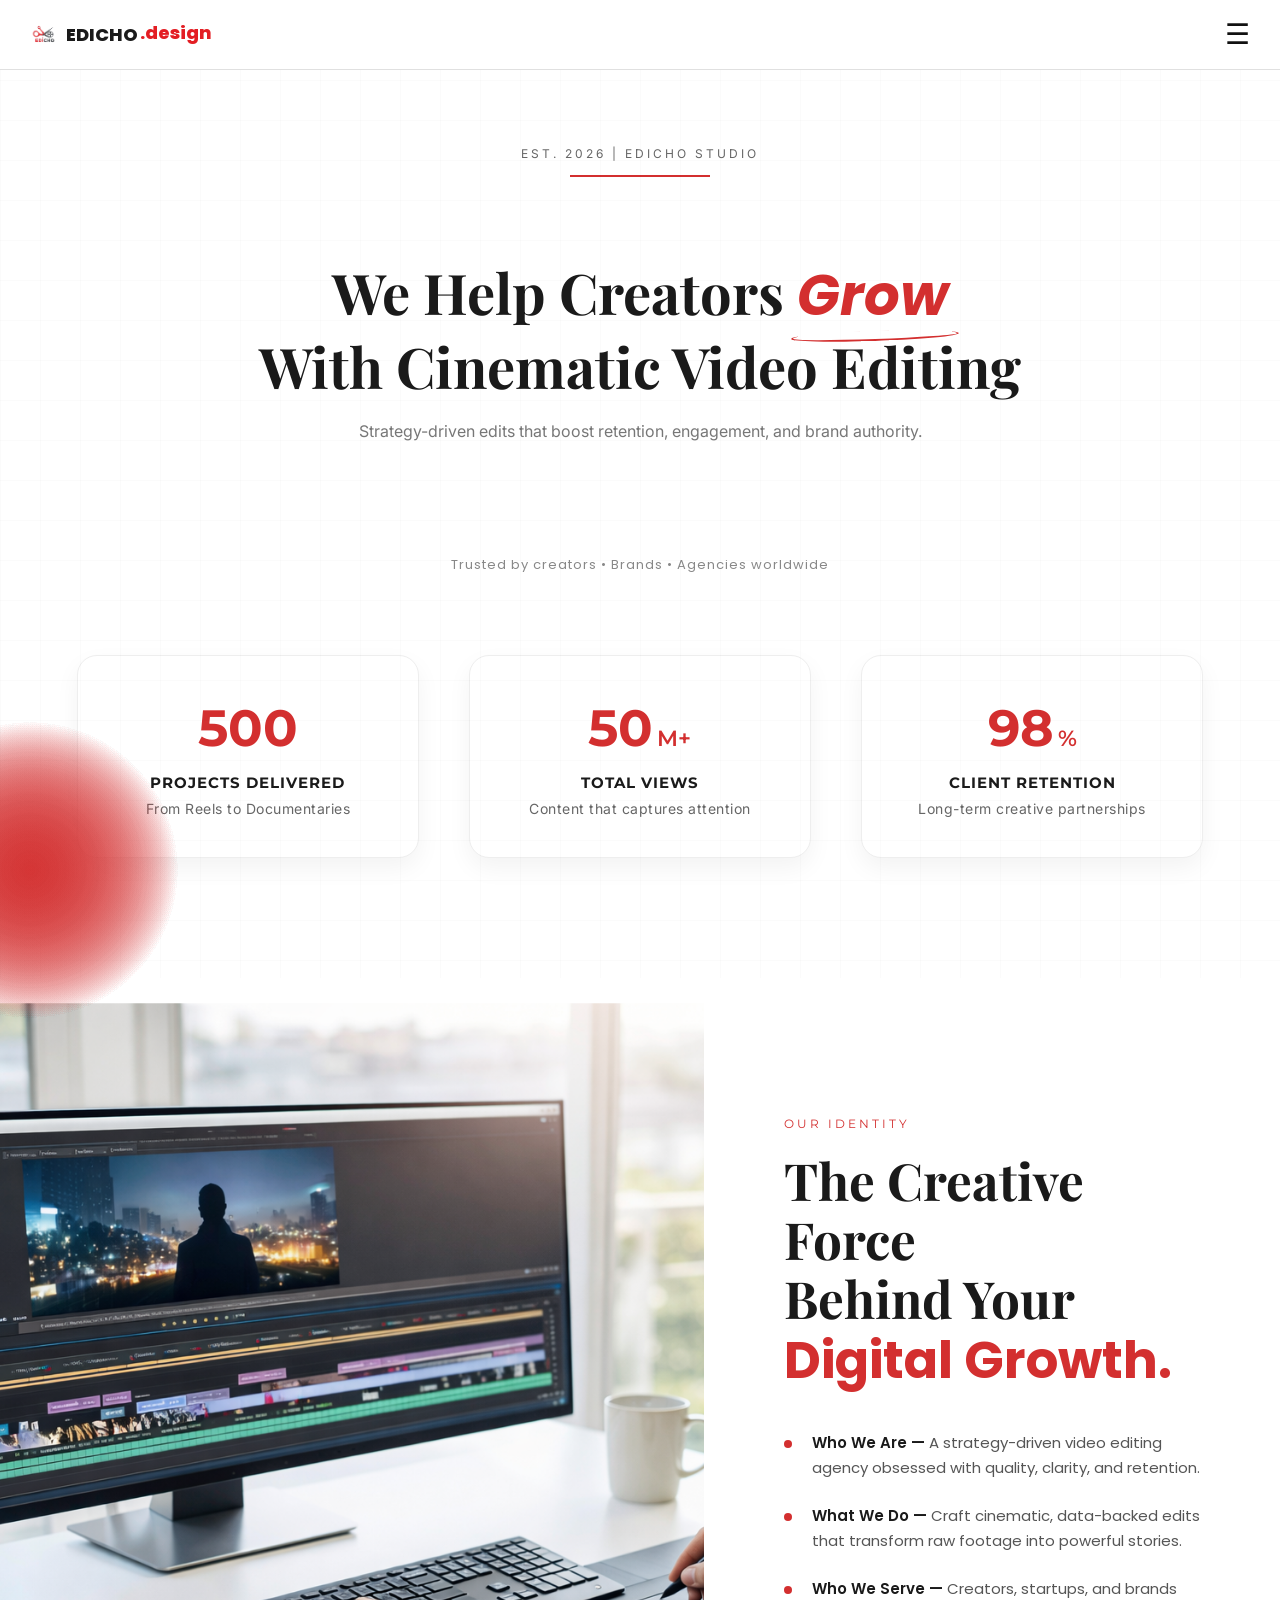
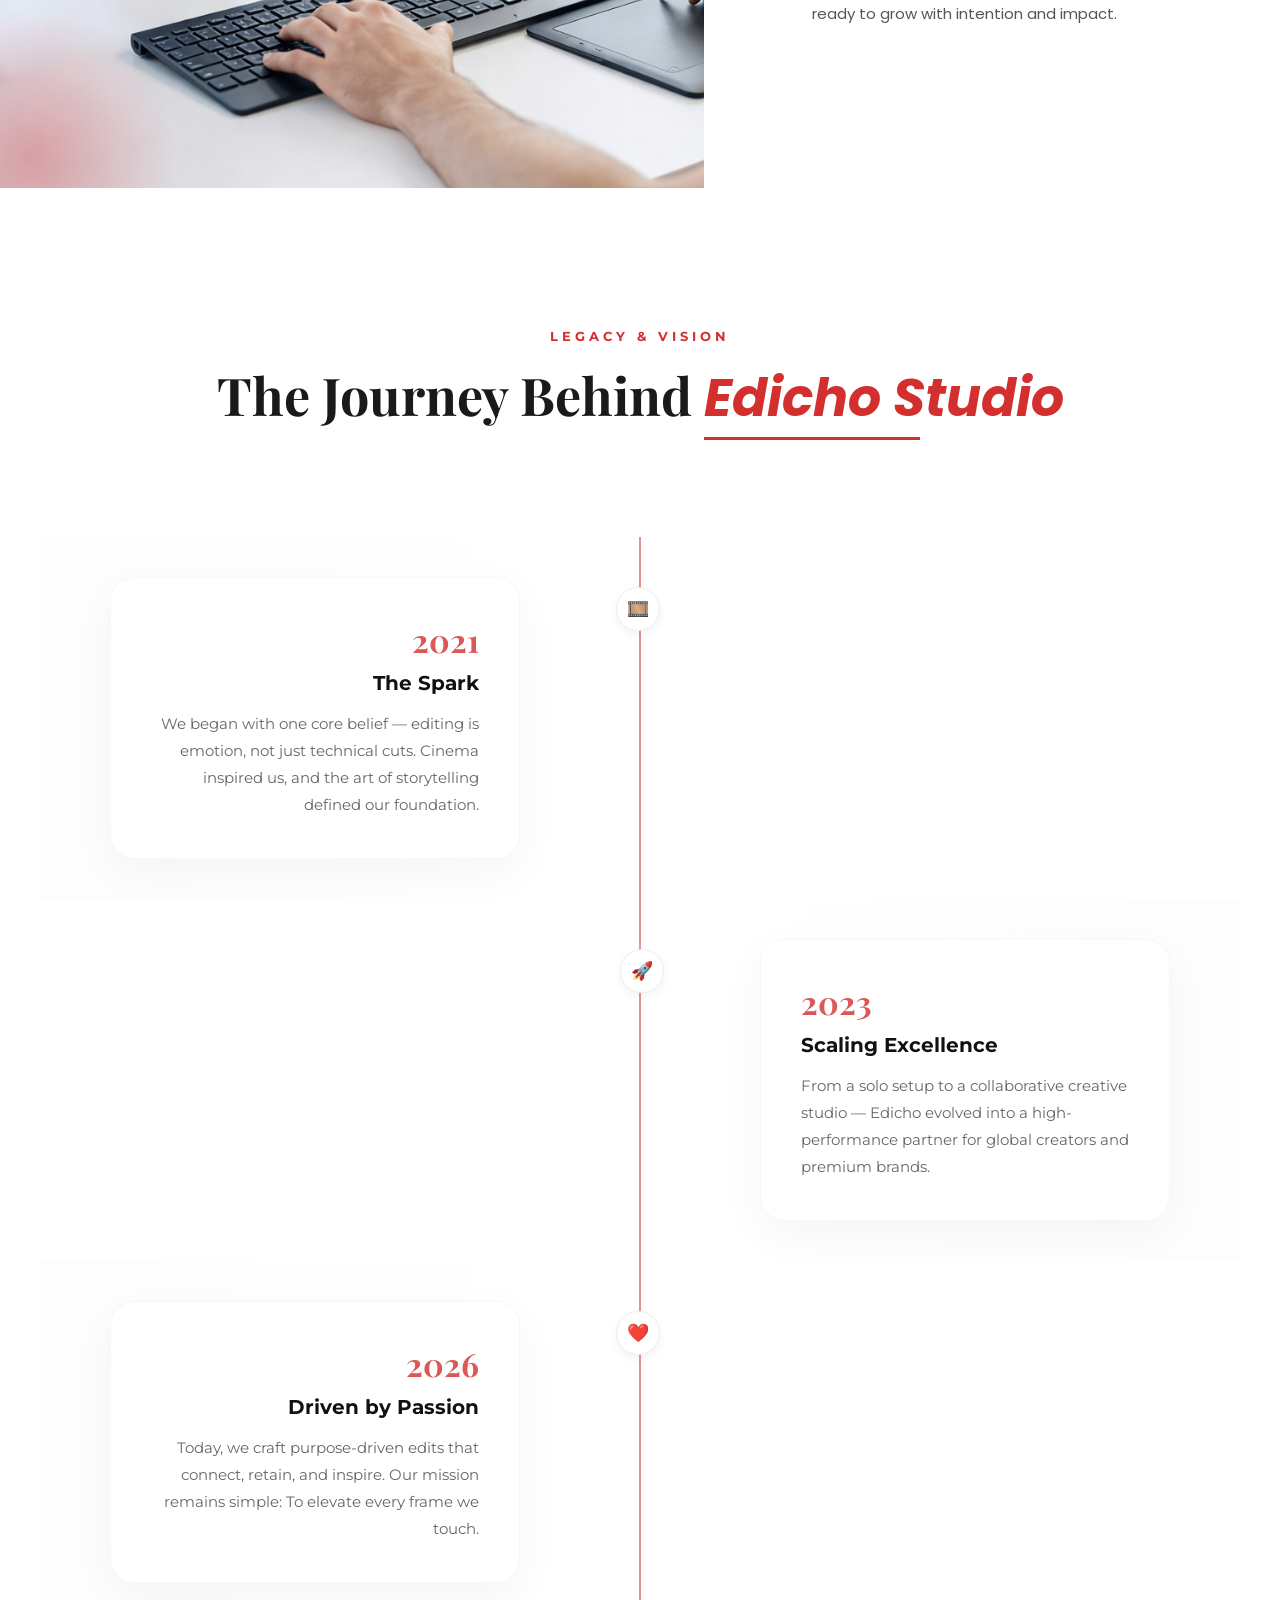
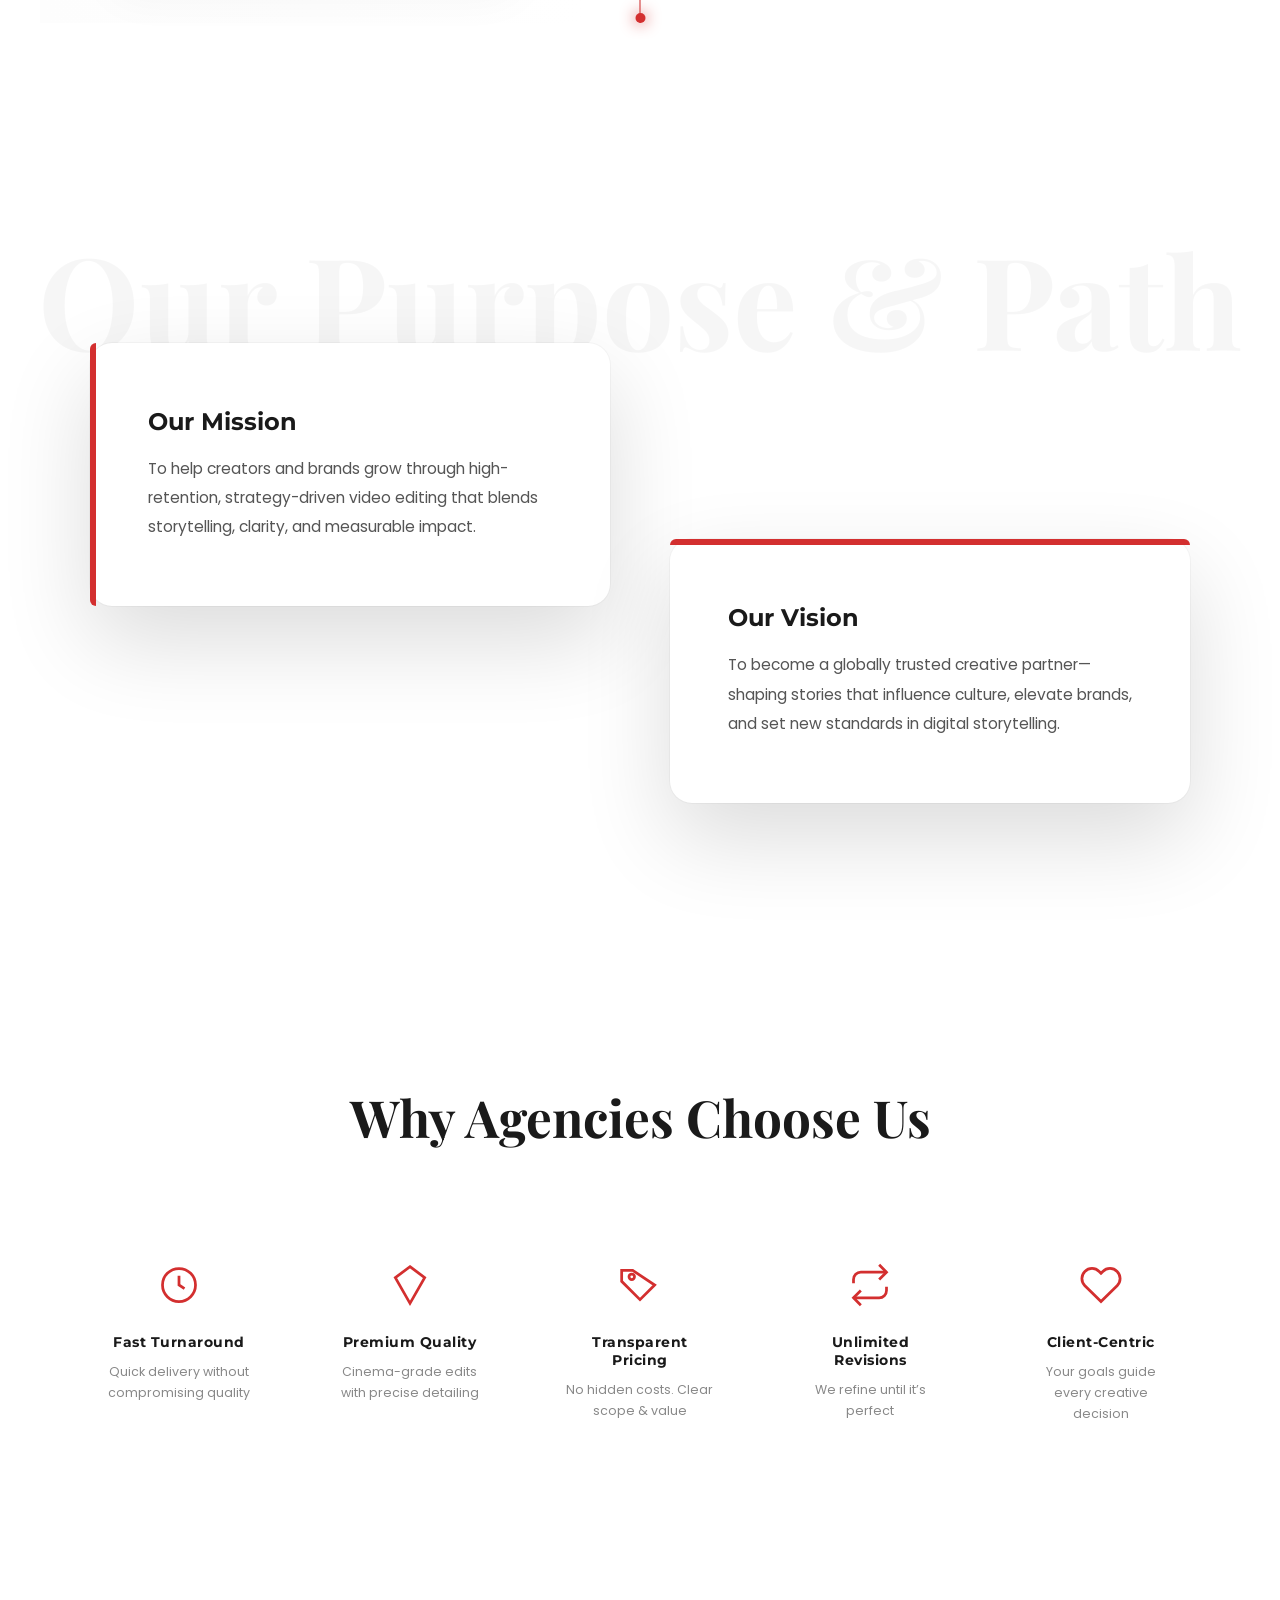
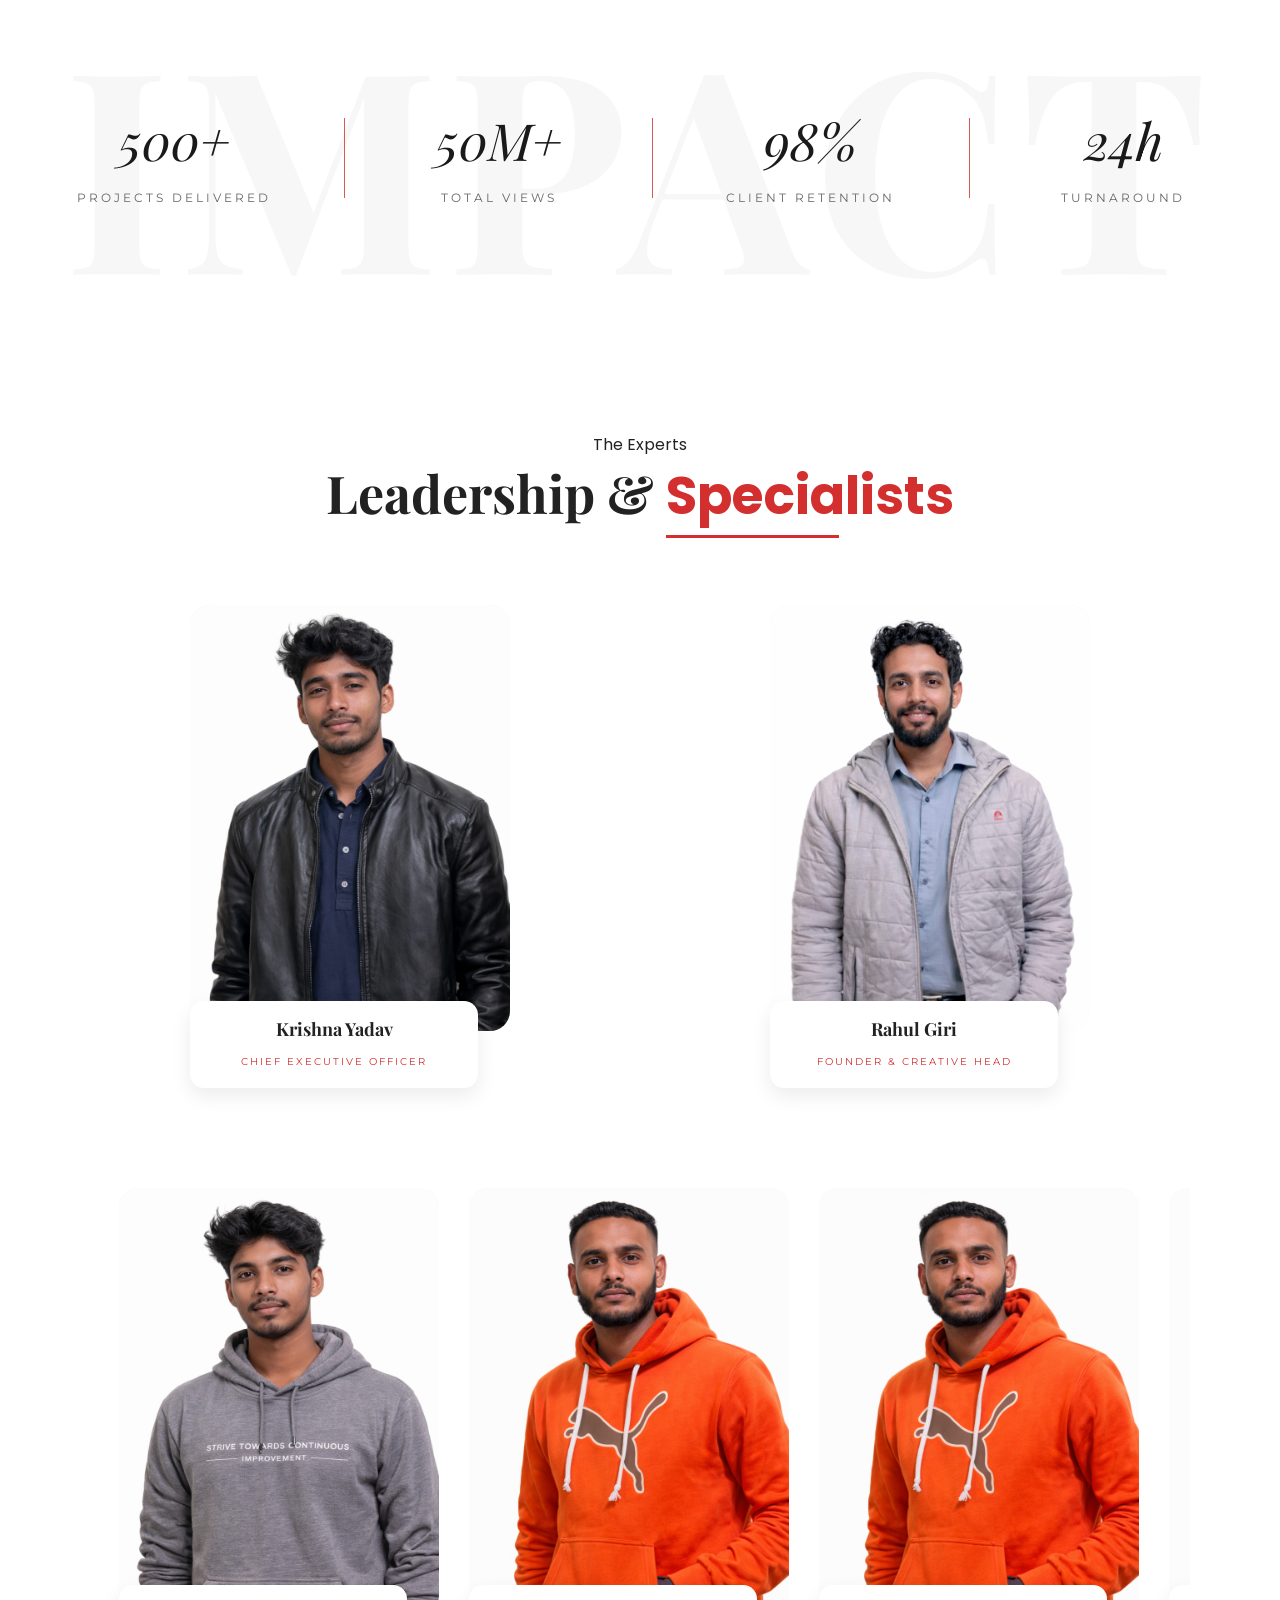
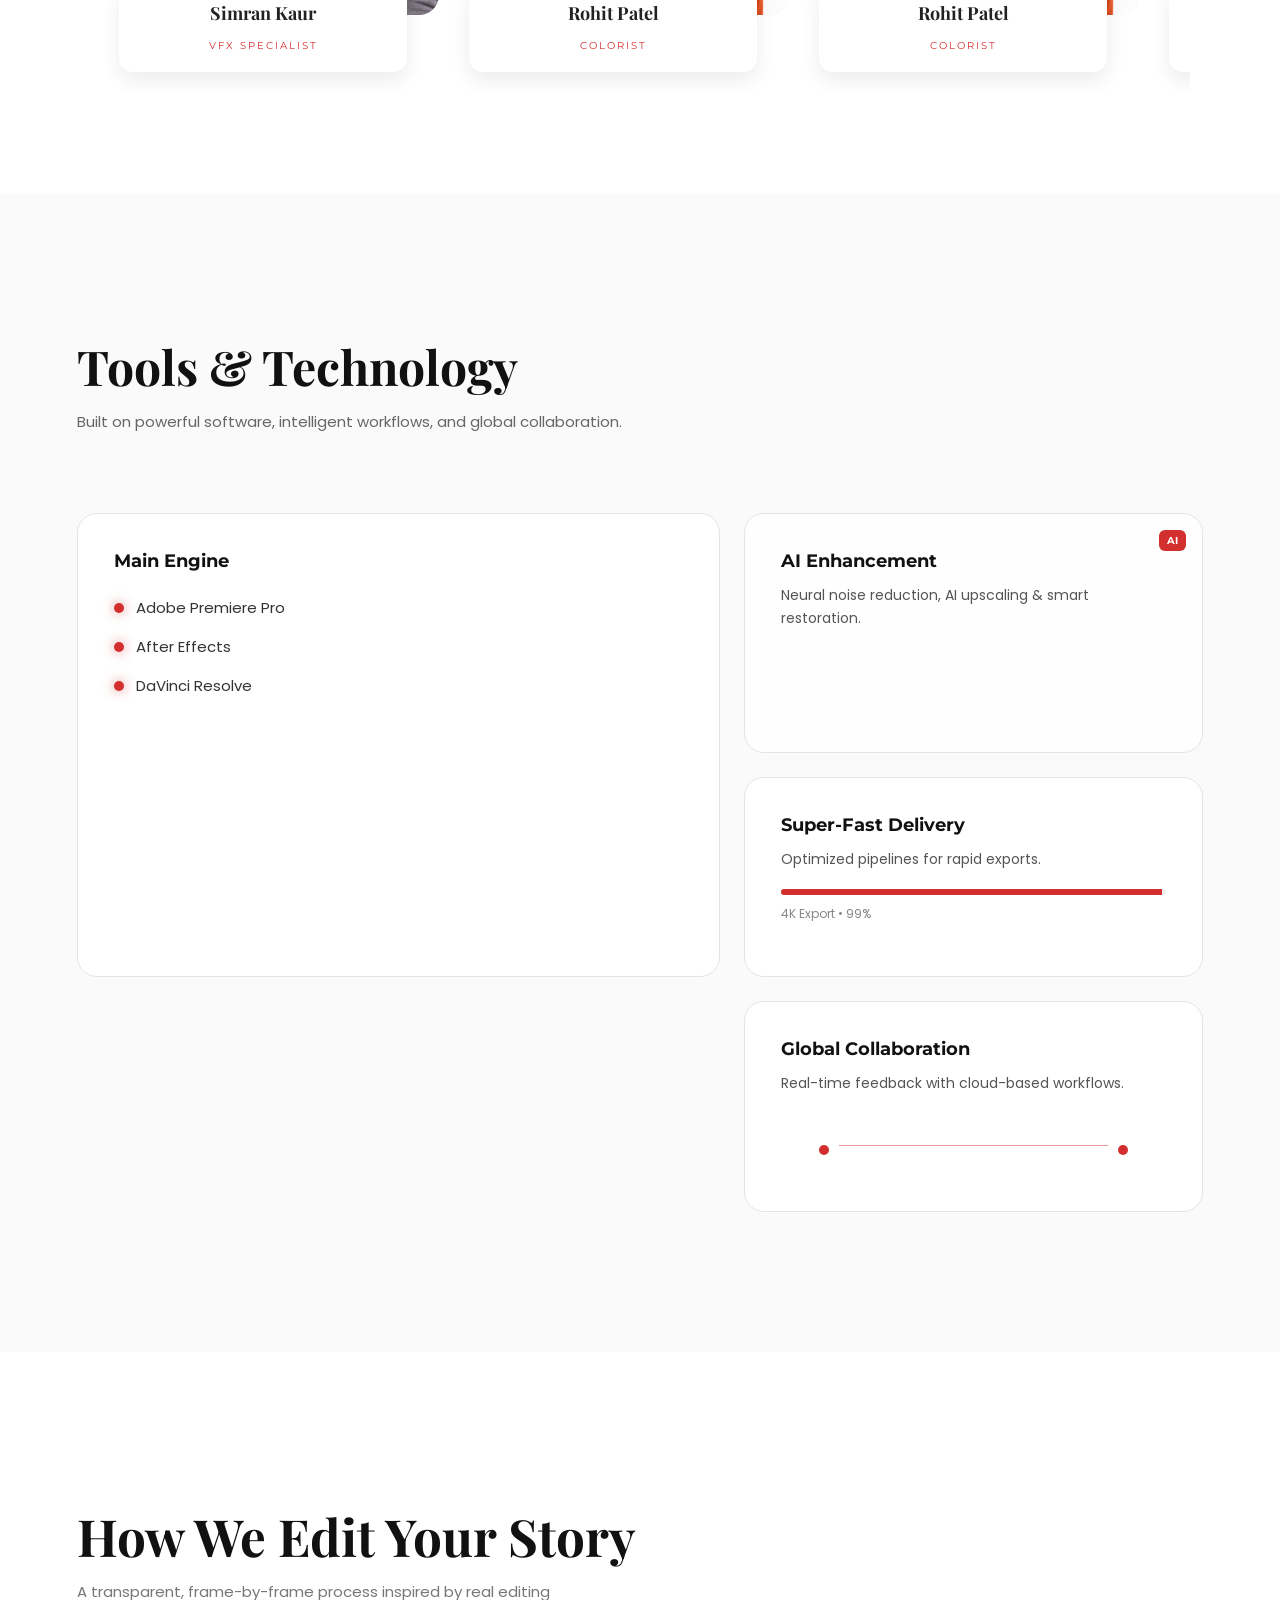
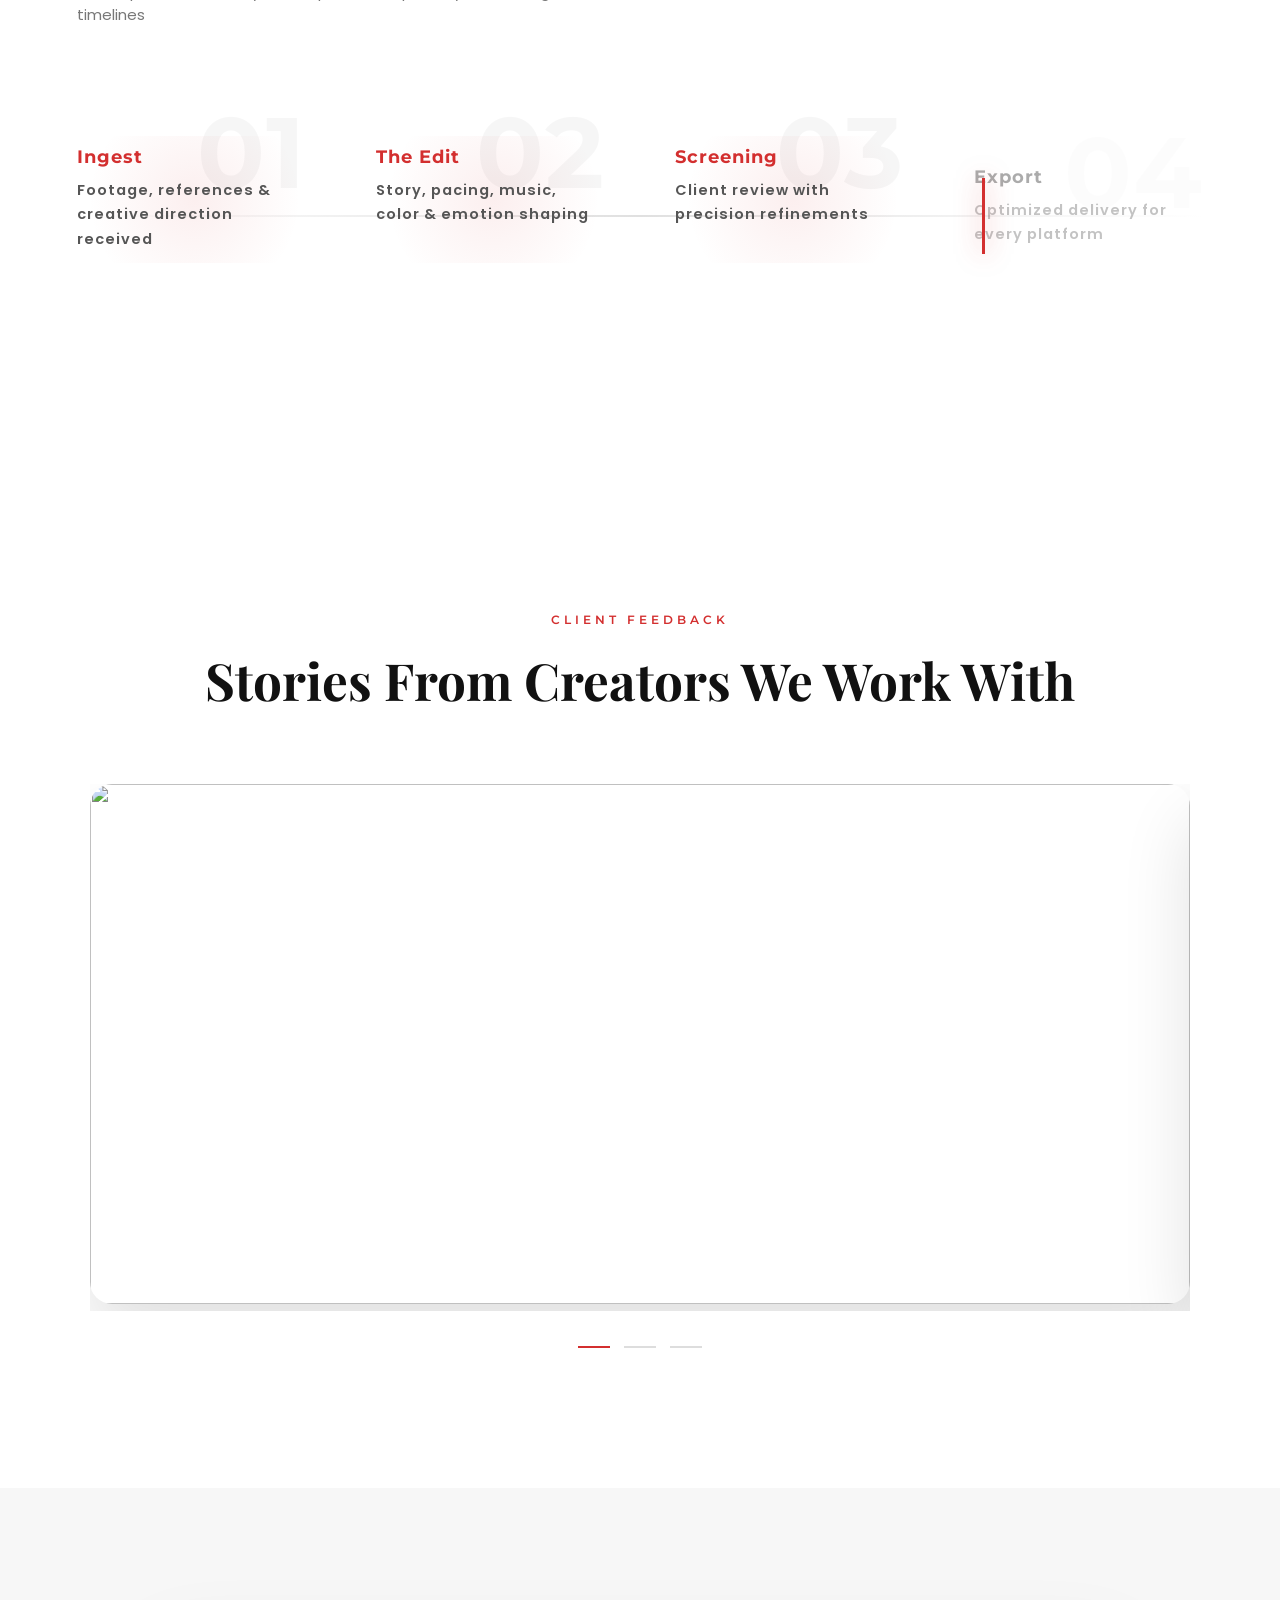
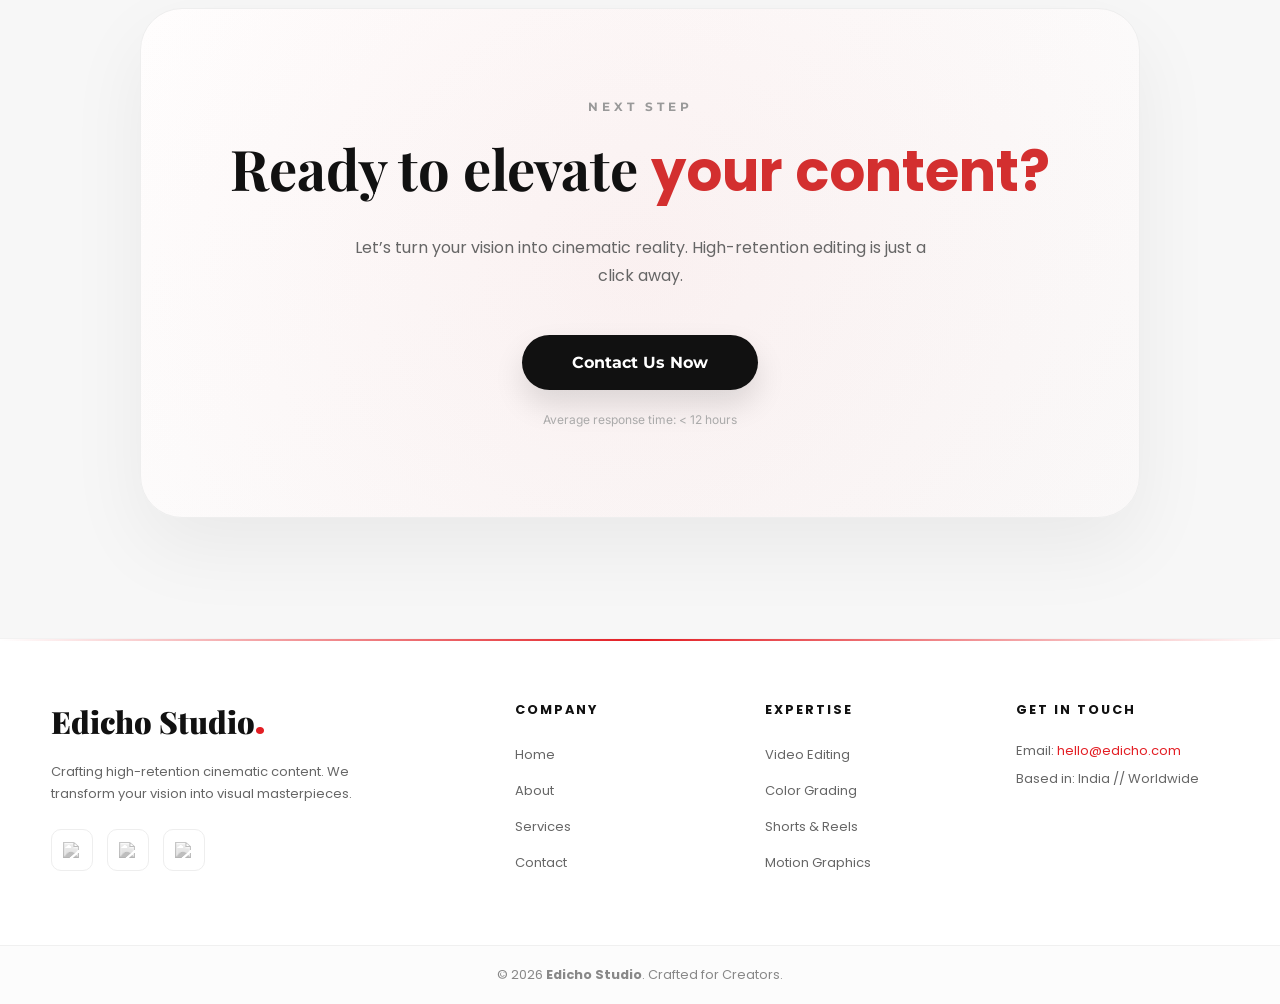
==== commit 706d3a24: "Update about.html" ====
--- a/about.html
+++ b/about.html
@@ -4,7 +4,7 @@
   <meta charset="UTF-8">
   <meta name="description" content="Learn about Edicho Studio, a professional video editing agency helping creators grow with cinematic storytelling, editing, and content strategy.">
   <link rel="canonical" href="https://edicho.com/about.html">
-  <title>About Edicho - Video Editing Agency</title>
+  <title>About Edicho Studio | Video Editing Agency</title>
   <meta name="viewport" content="width=device-width, initial-scale=1.0">
   <!-- fevicon icon -->
   <link rel="icon" href="./Media/Image/Edicho Fevicon Logo.png" type="image/png">
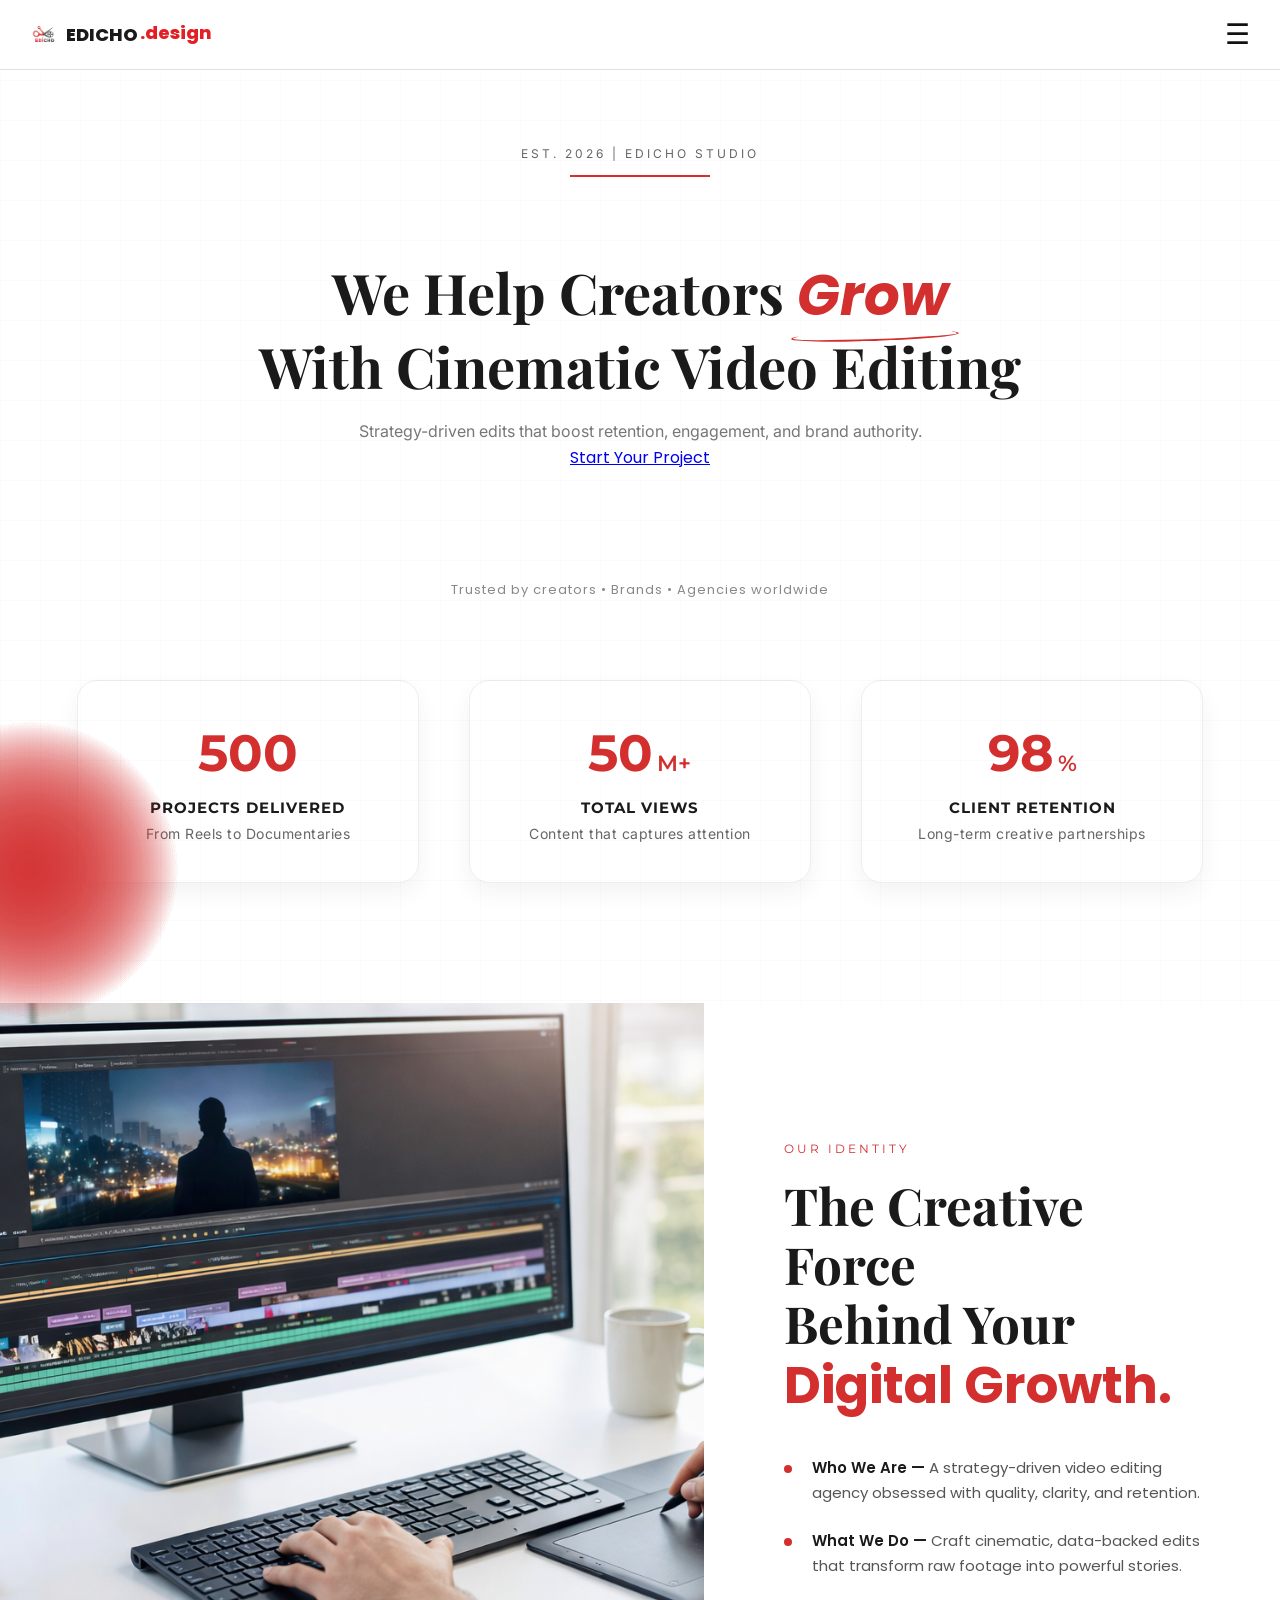
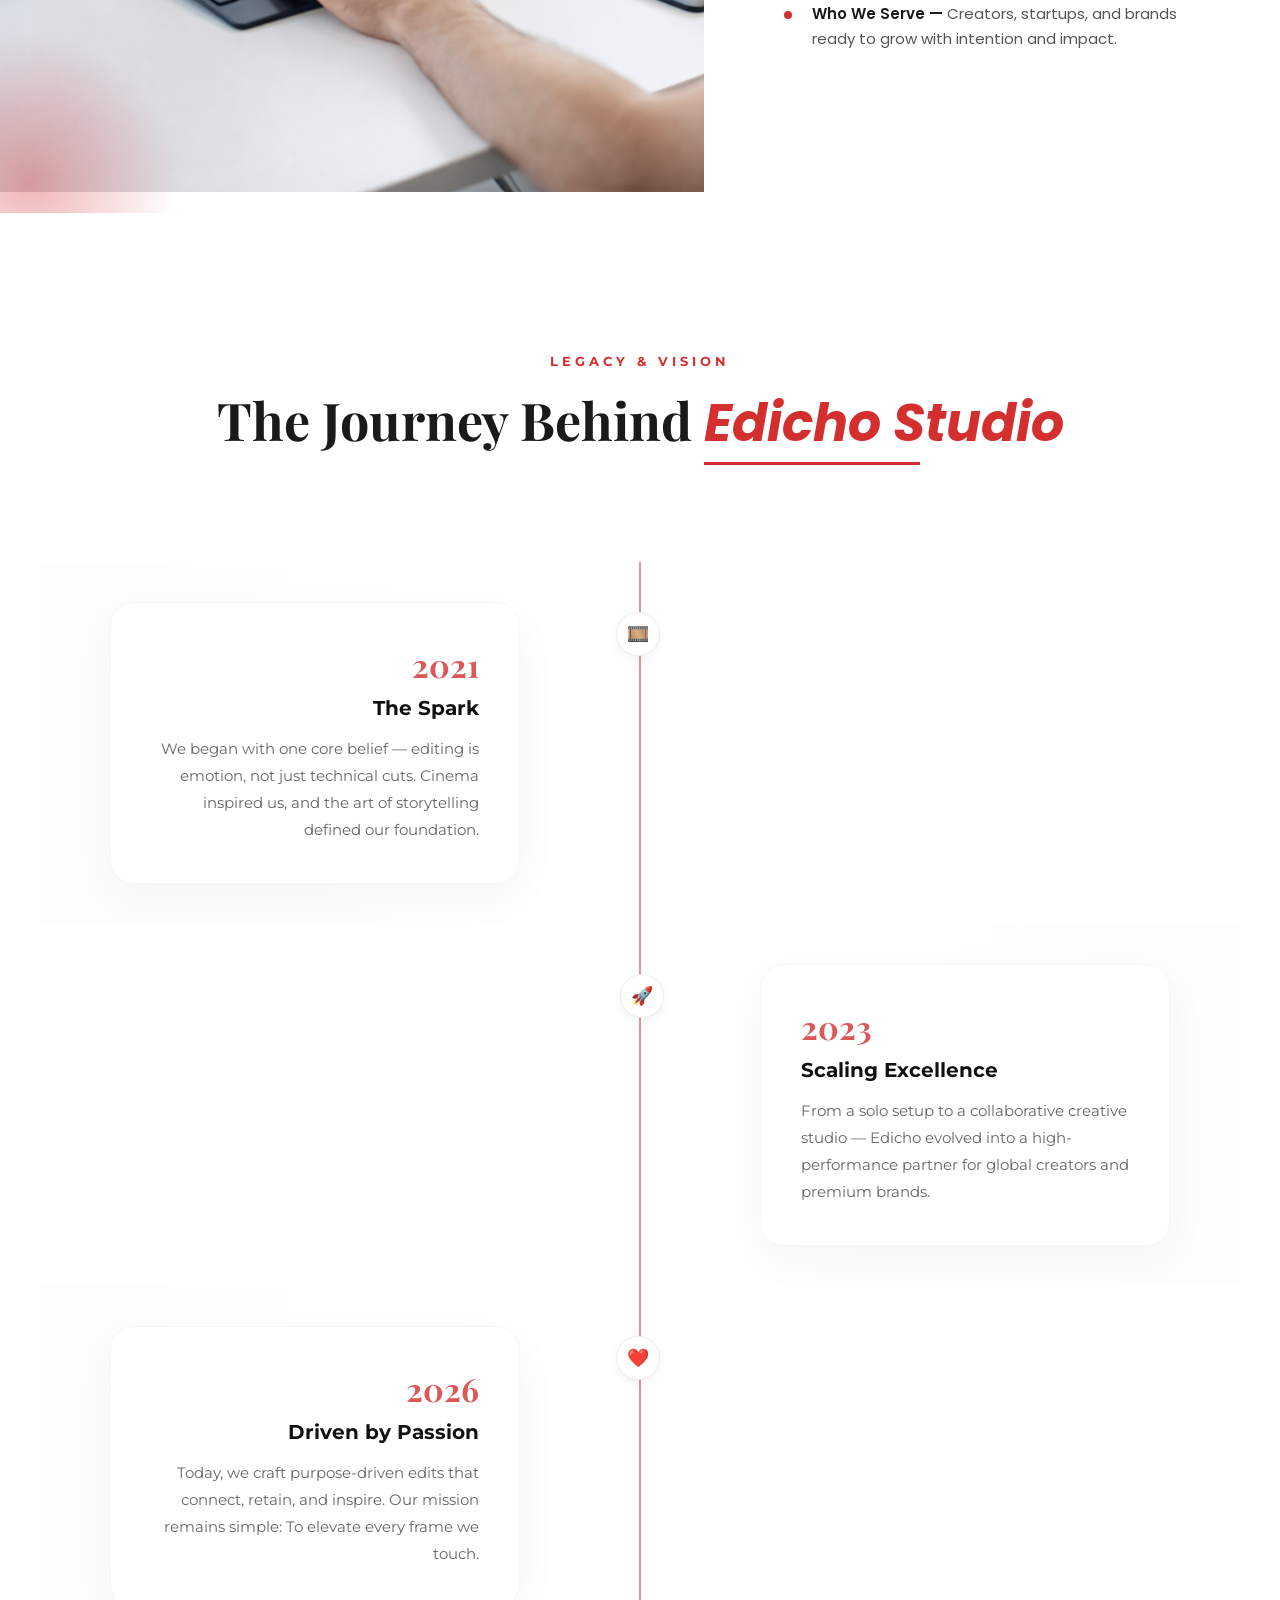
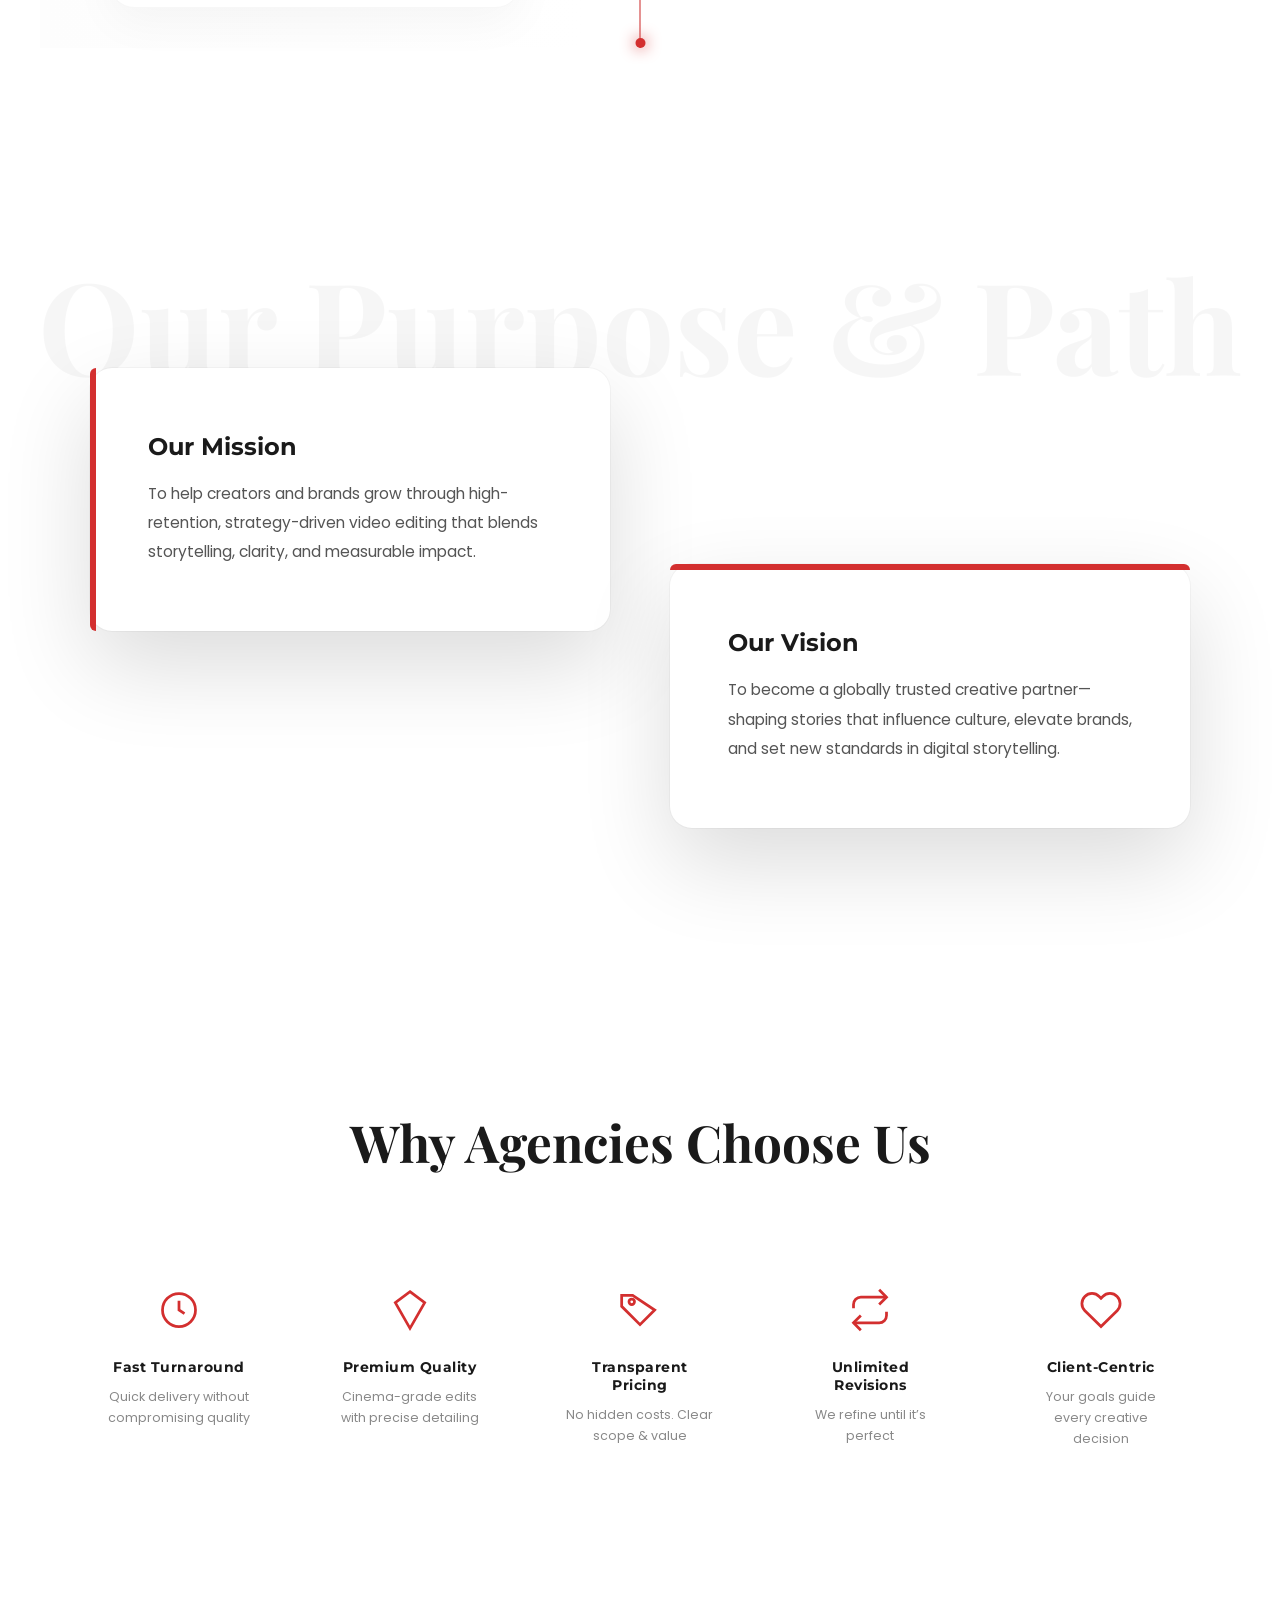
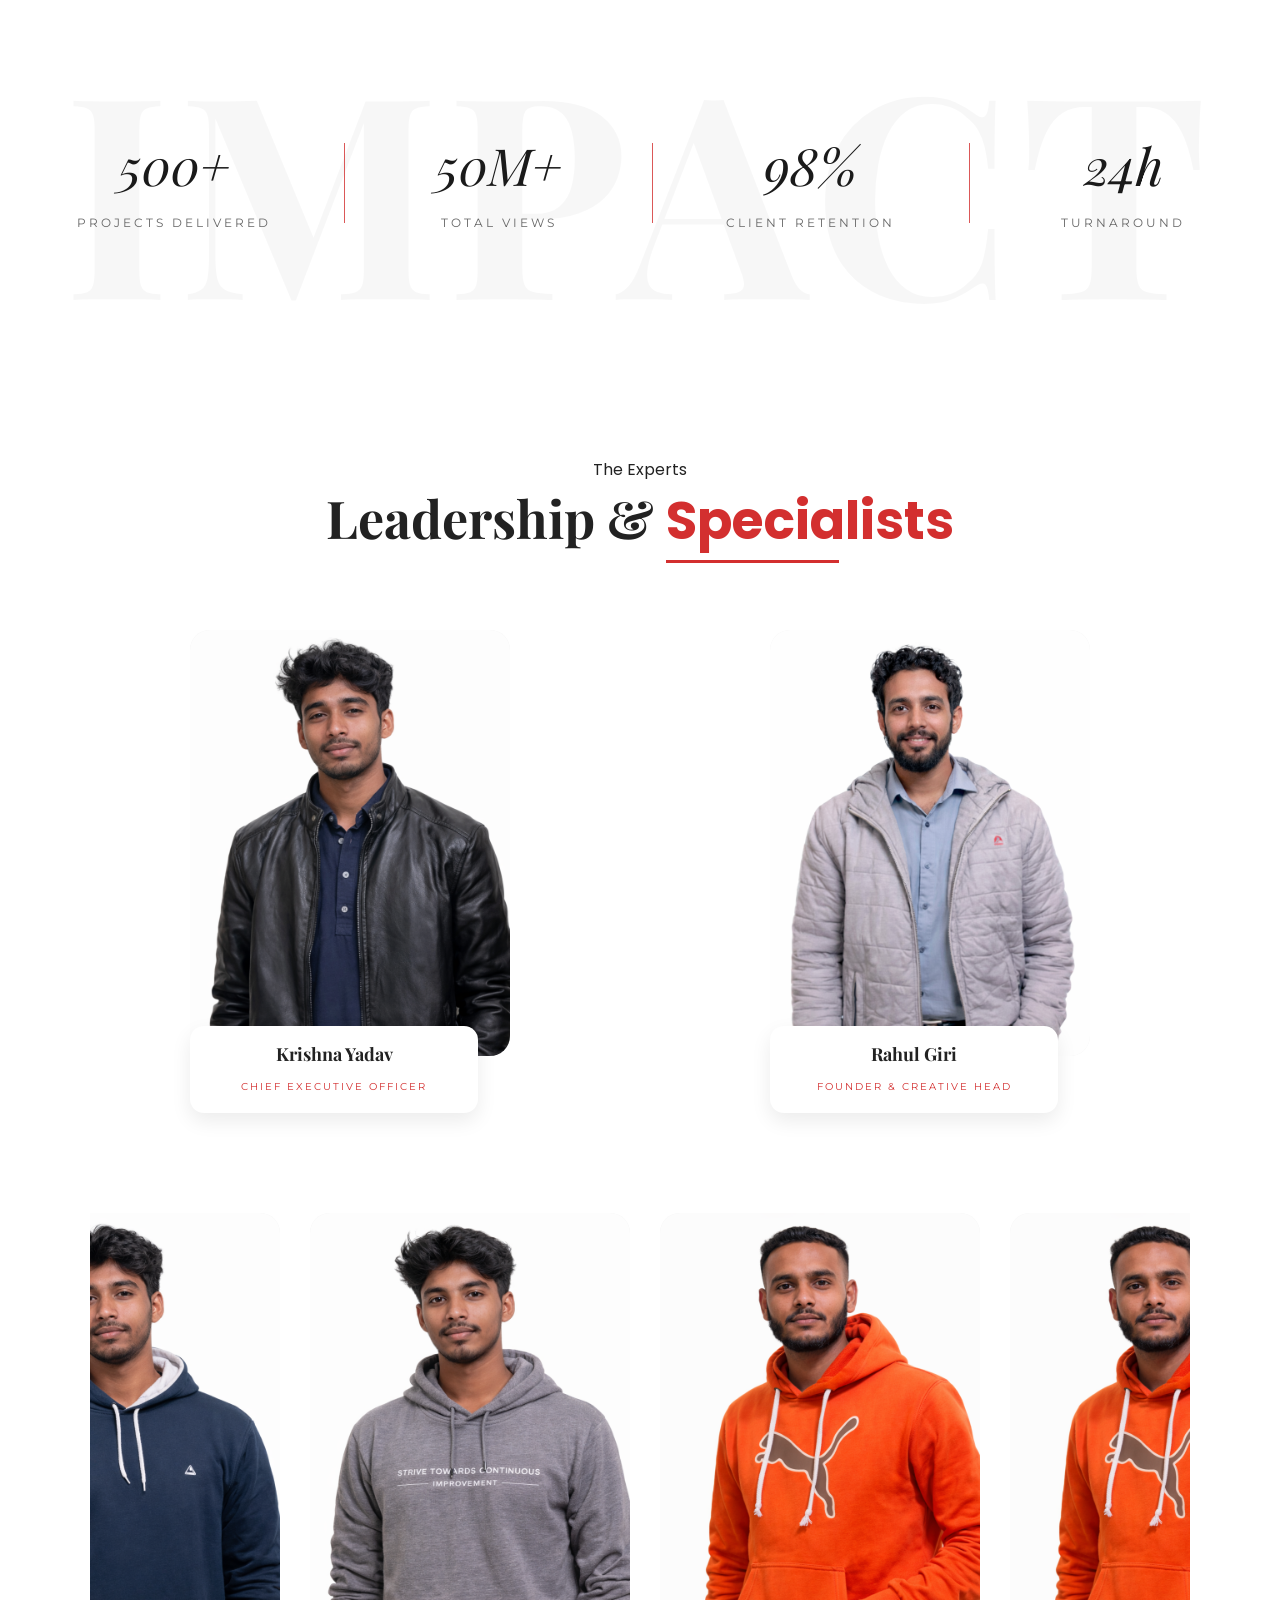
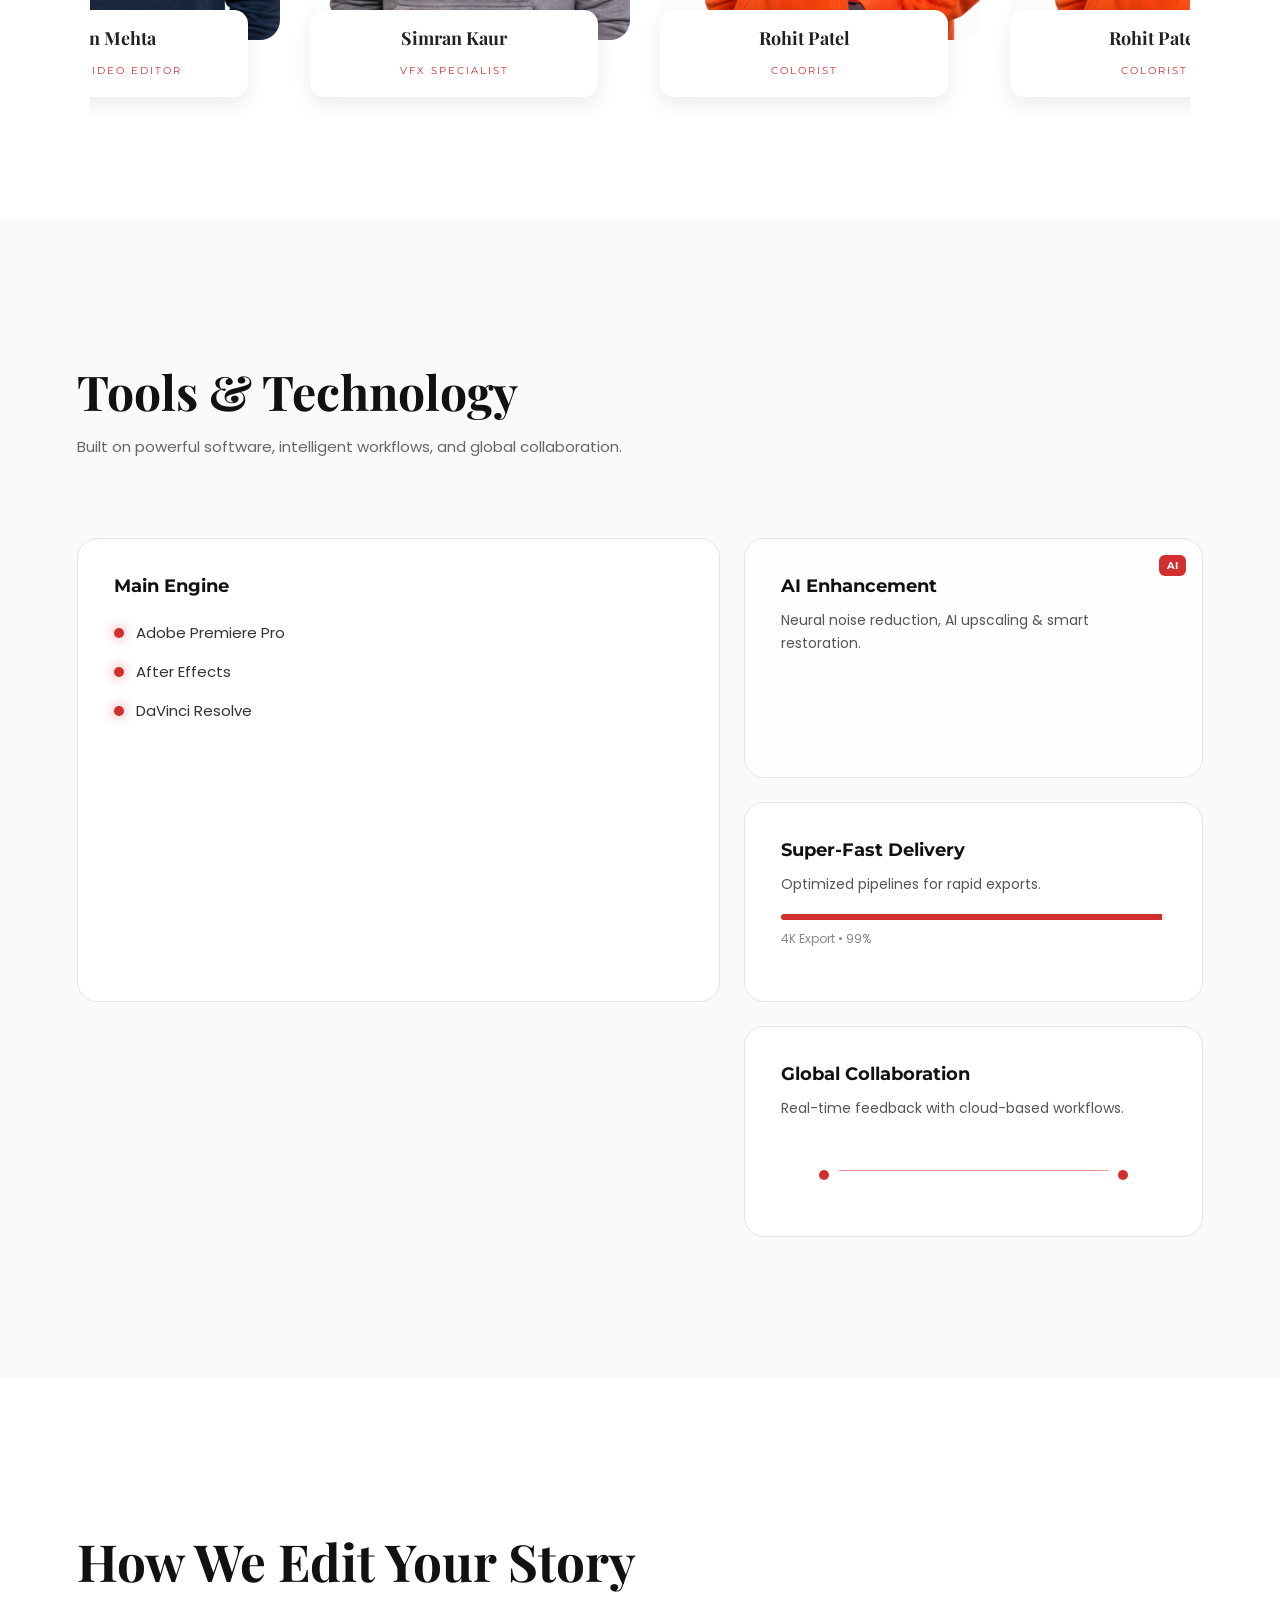
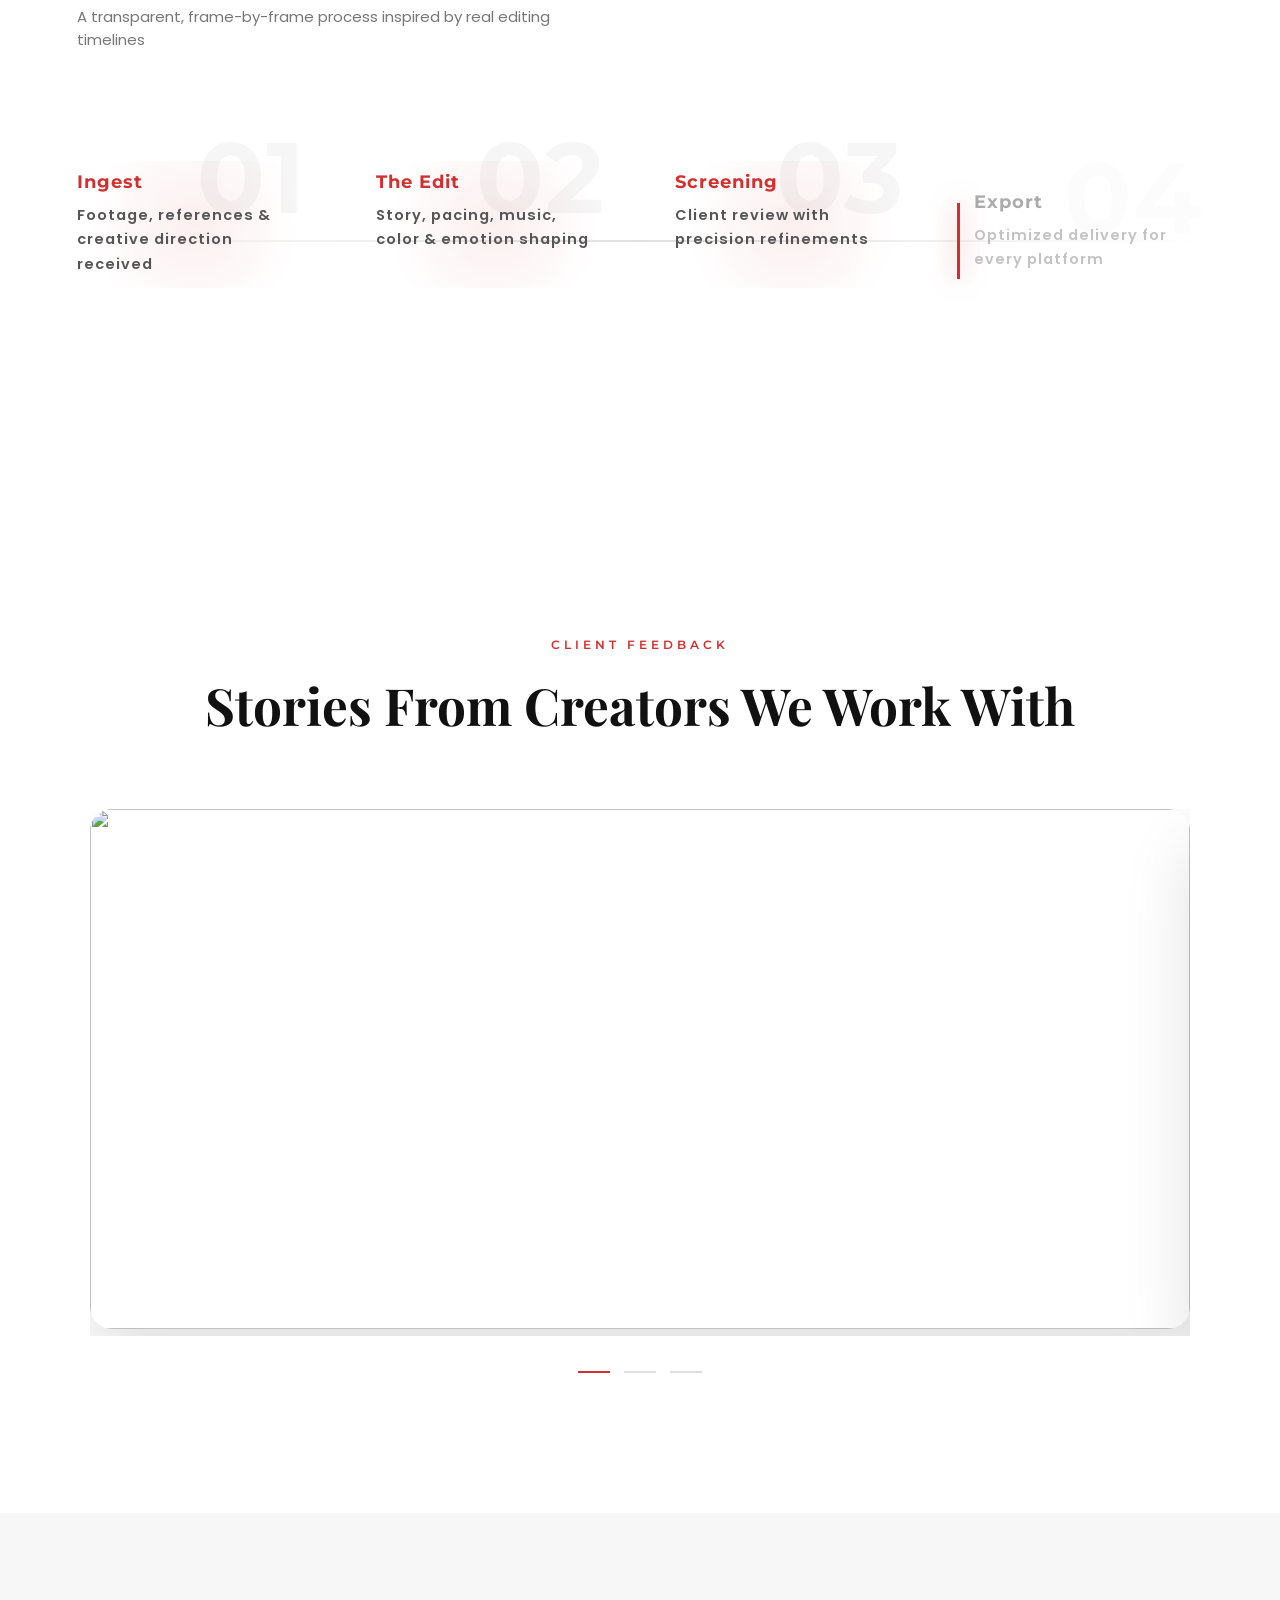
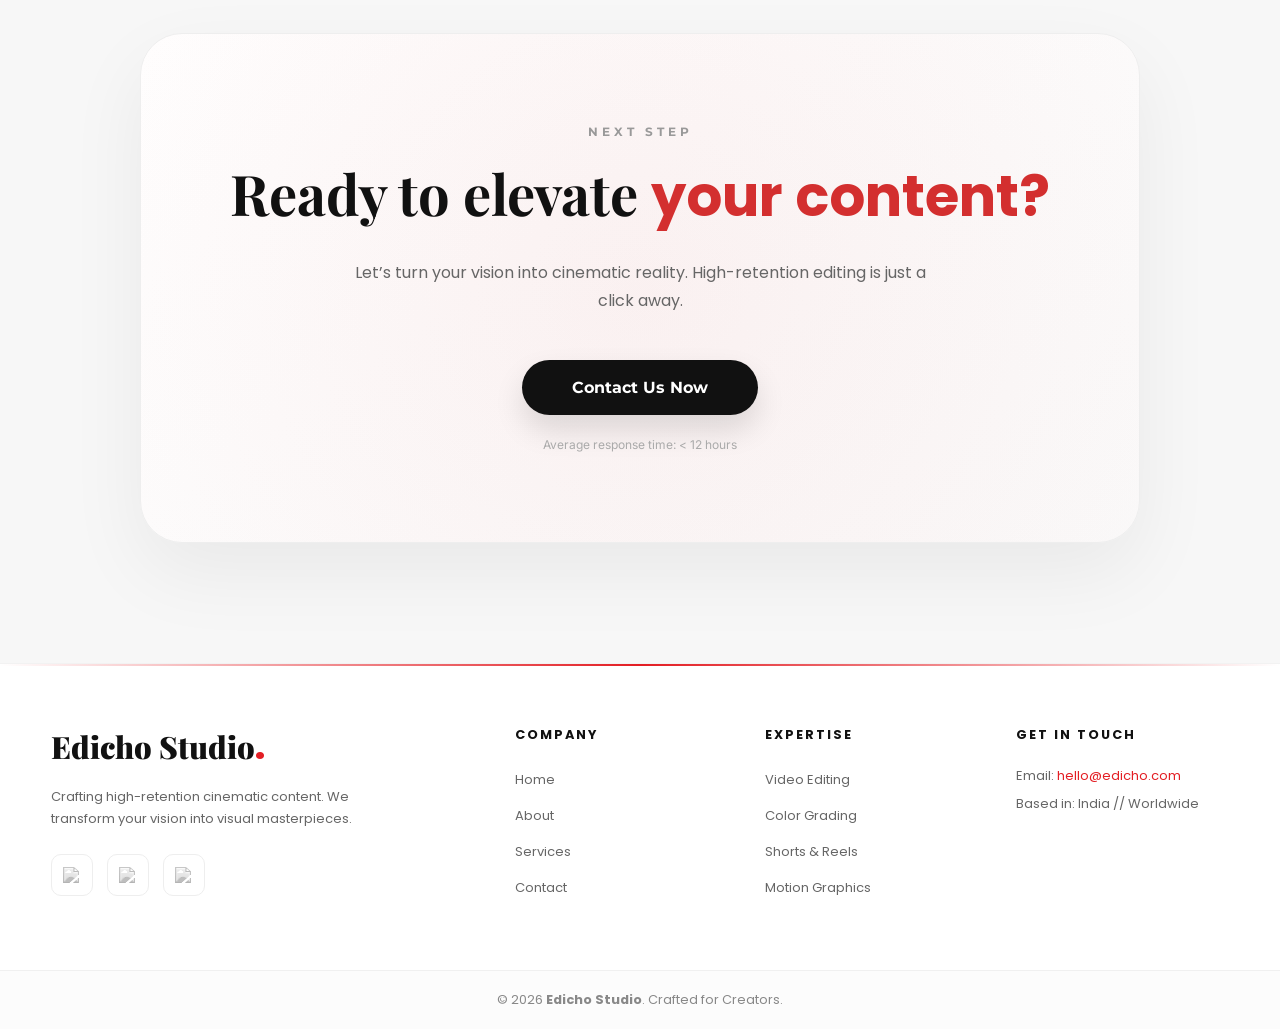
==== commit 87b49810: "Update about.html" ====
--- a/about.html
+++ b/about.html
@@ -9,10 +9,7 @@
   <!-- fevicon icon -->
   <link rel="icon" href="./Media/Image/Edicho Fevicon Logo.png" type="image/png">
   <!-- Stylesheet -->
-  <link href="https://fonts.googleapis.com/css2?family=Playfair+Display:wght@600;700&family=Inter:wght@400;500;600&display=swap" rel="stylesheet">
-  <link href="https://fonts.googleapis.com/css2?family=Playfair+Display:wght@600;700&family=Inter:wght@400;500&display=swap" rel="stylesheet">
-  <link href="https://fonts.googleapis.com/css2?family=Inter:wght@400;500;600&family=Playfair+Display:wght@600;700&display=swap" rel="stylesheet">
-  <link href="https://fonts.googleapis.com/css2?family=Montserrat:wght@400;600;700&family=Playfair+Display:wght@600;700&display=swap" rel="stylesheet">
+  <link href="https://fonts.googleapis.com/css2?family=Playfair+Display:wght@600;700&family=Inter:wght@400;500;600&family=Montserrat:wght@400;600;700&family=Poppins:wght@400;600;700&display=swap" rel="stylesheet">
   <link href="https://fonts.googleapis.com/css2?family=Poppins:wght@400;600;700&display=swap" rel="stylesheet">
   <link rel="stylesheet" href="style.css">
   <link rel="stylesheet" href="about.css">
@@ -71,6 +68,10 @@
         <p class="hero-sub">
           Strategy-driven edits that boost retention, engagement, and brand authority.
         </p>
+
+        <div class="hero-cta">
+          <a href="contact.html" class="primary-btn">Start Your Project</a>
+        </div>
       </div>
 
       <div class="trust-line">
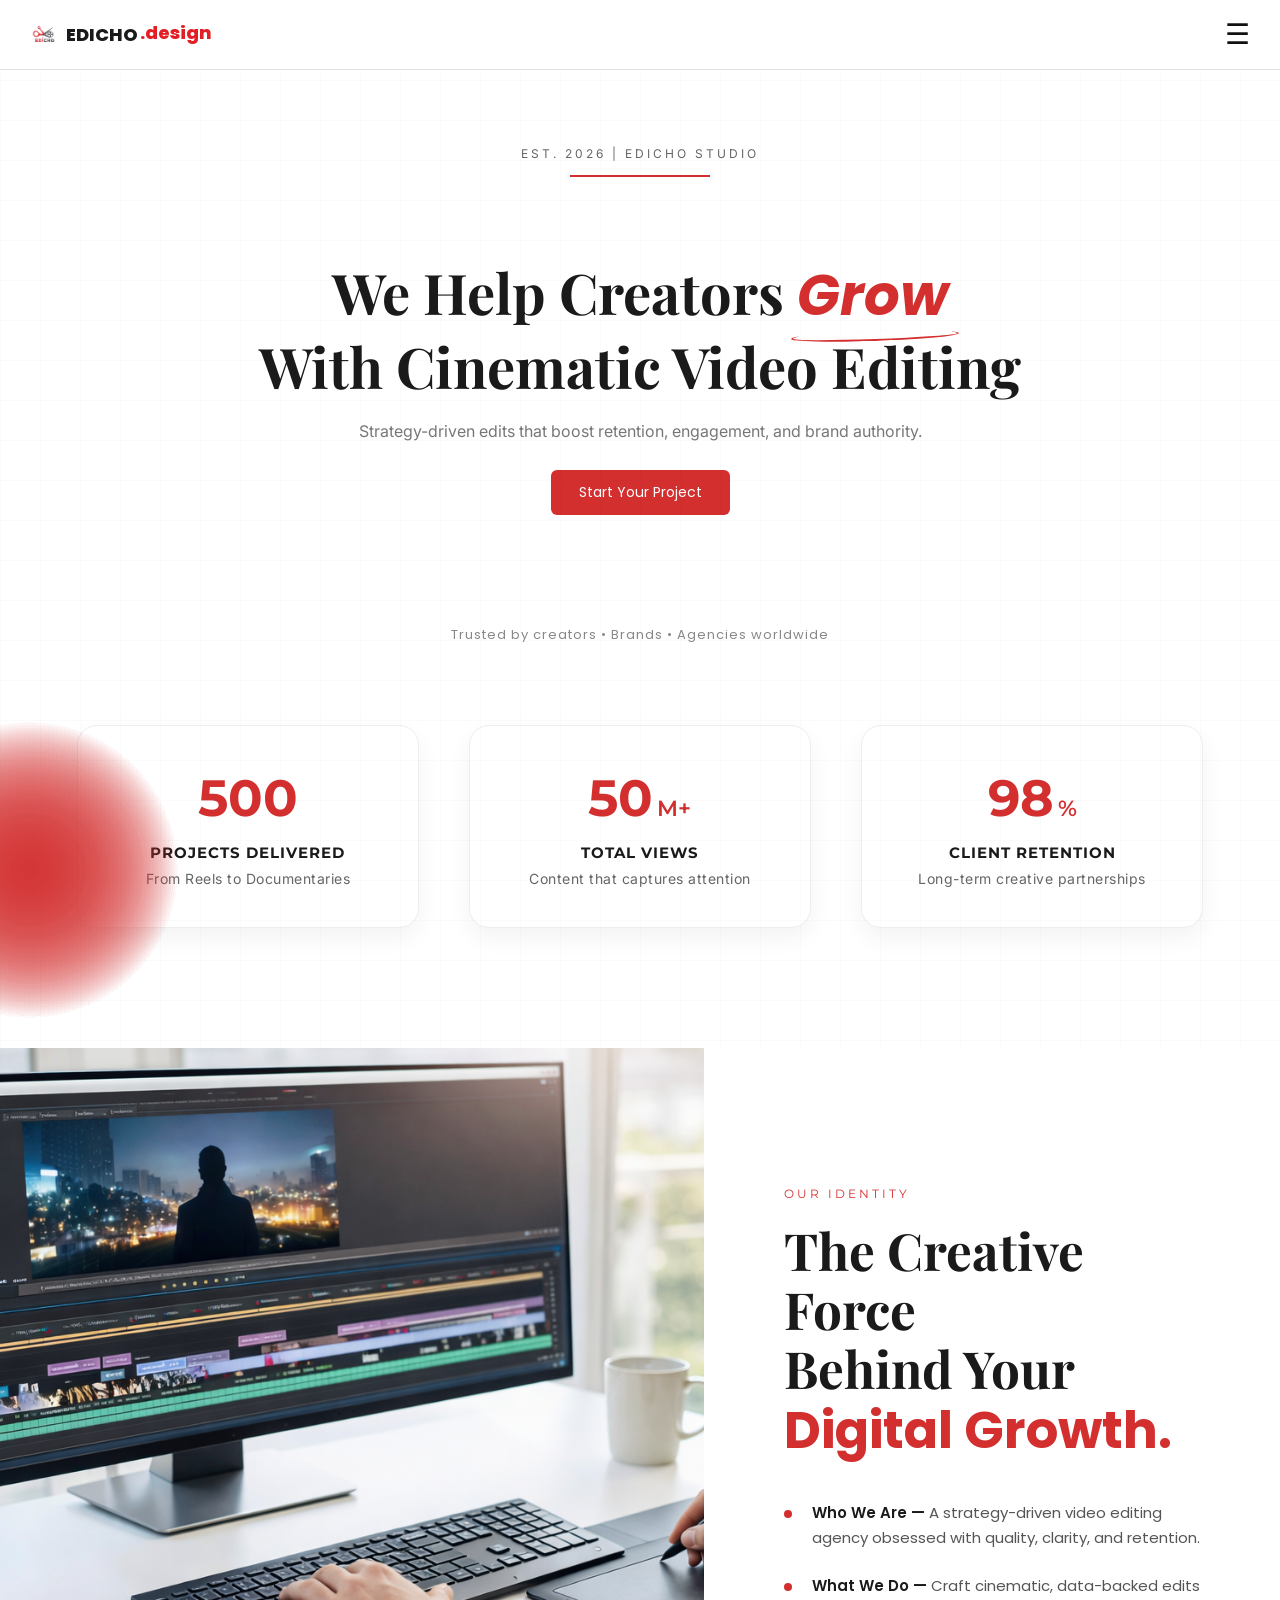
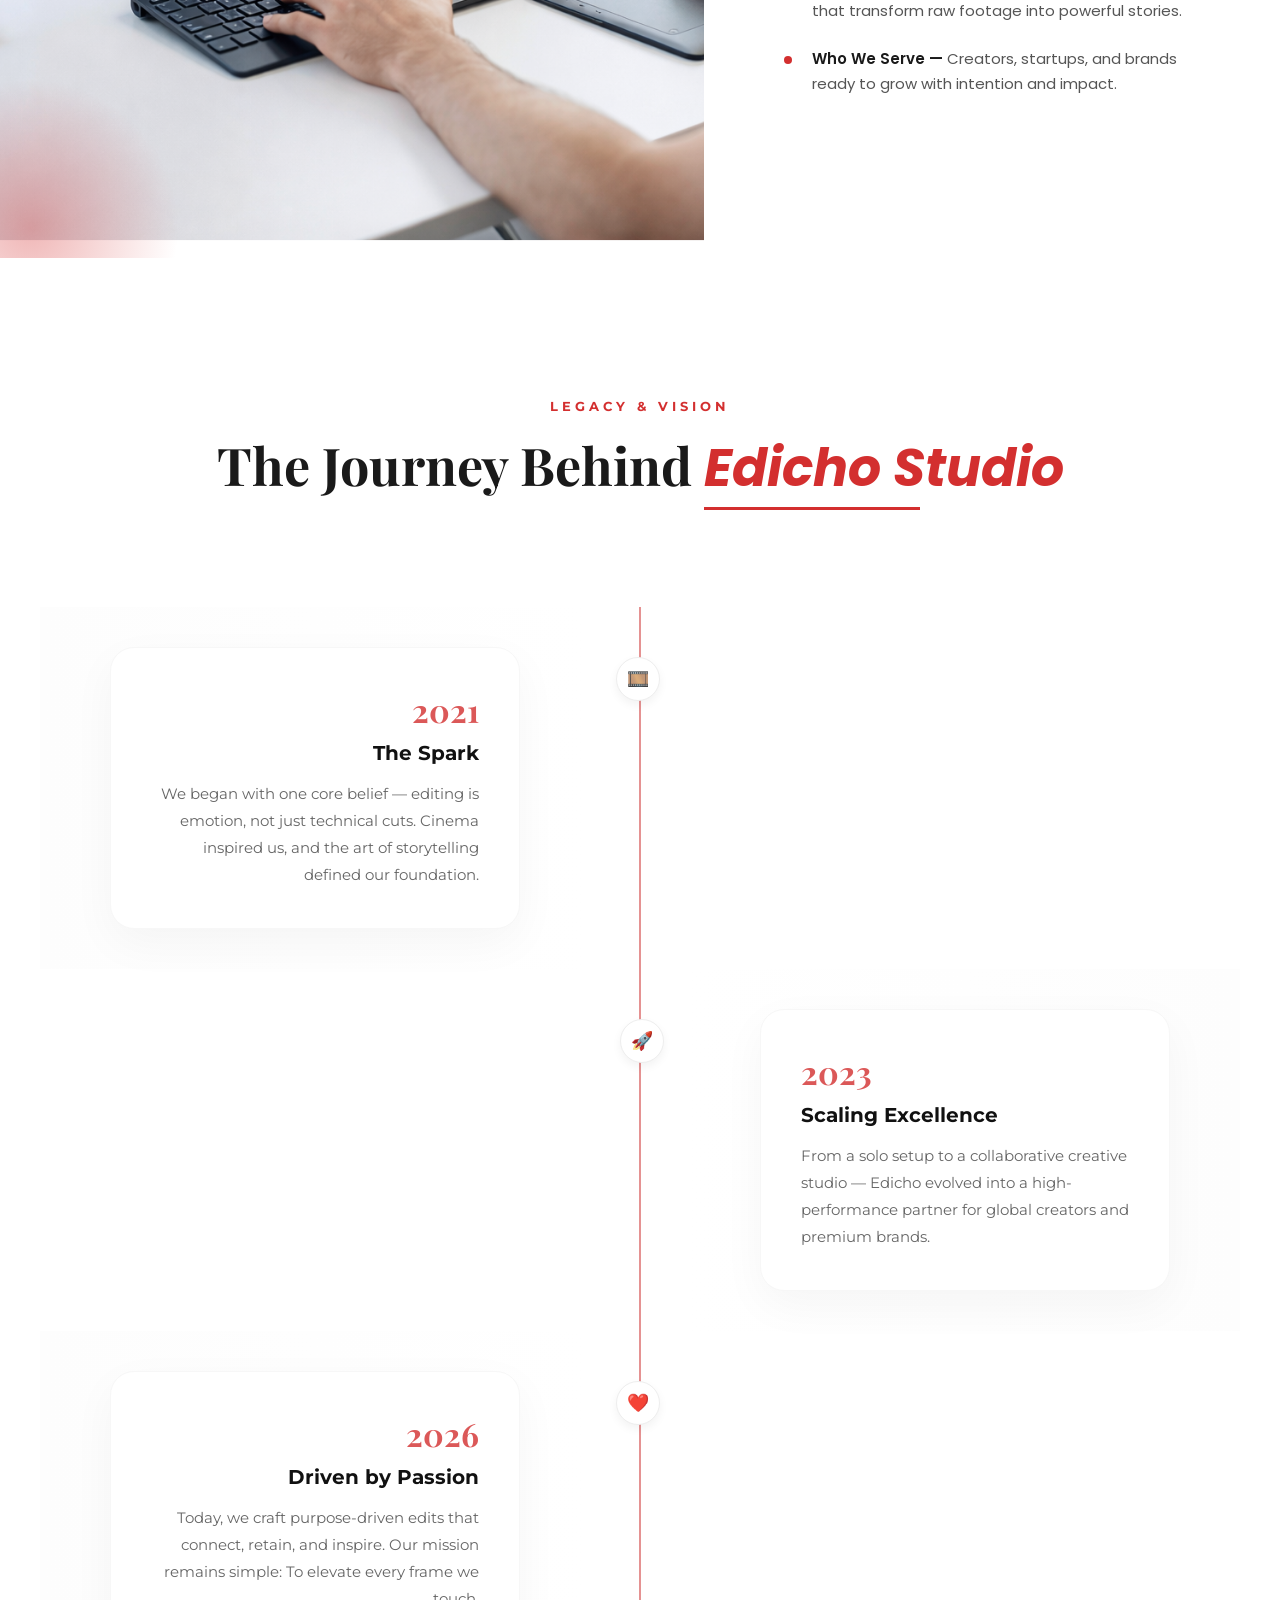
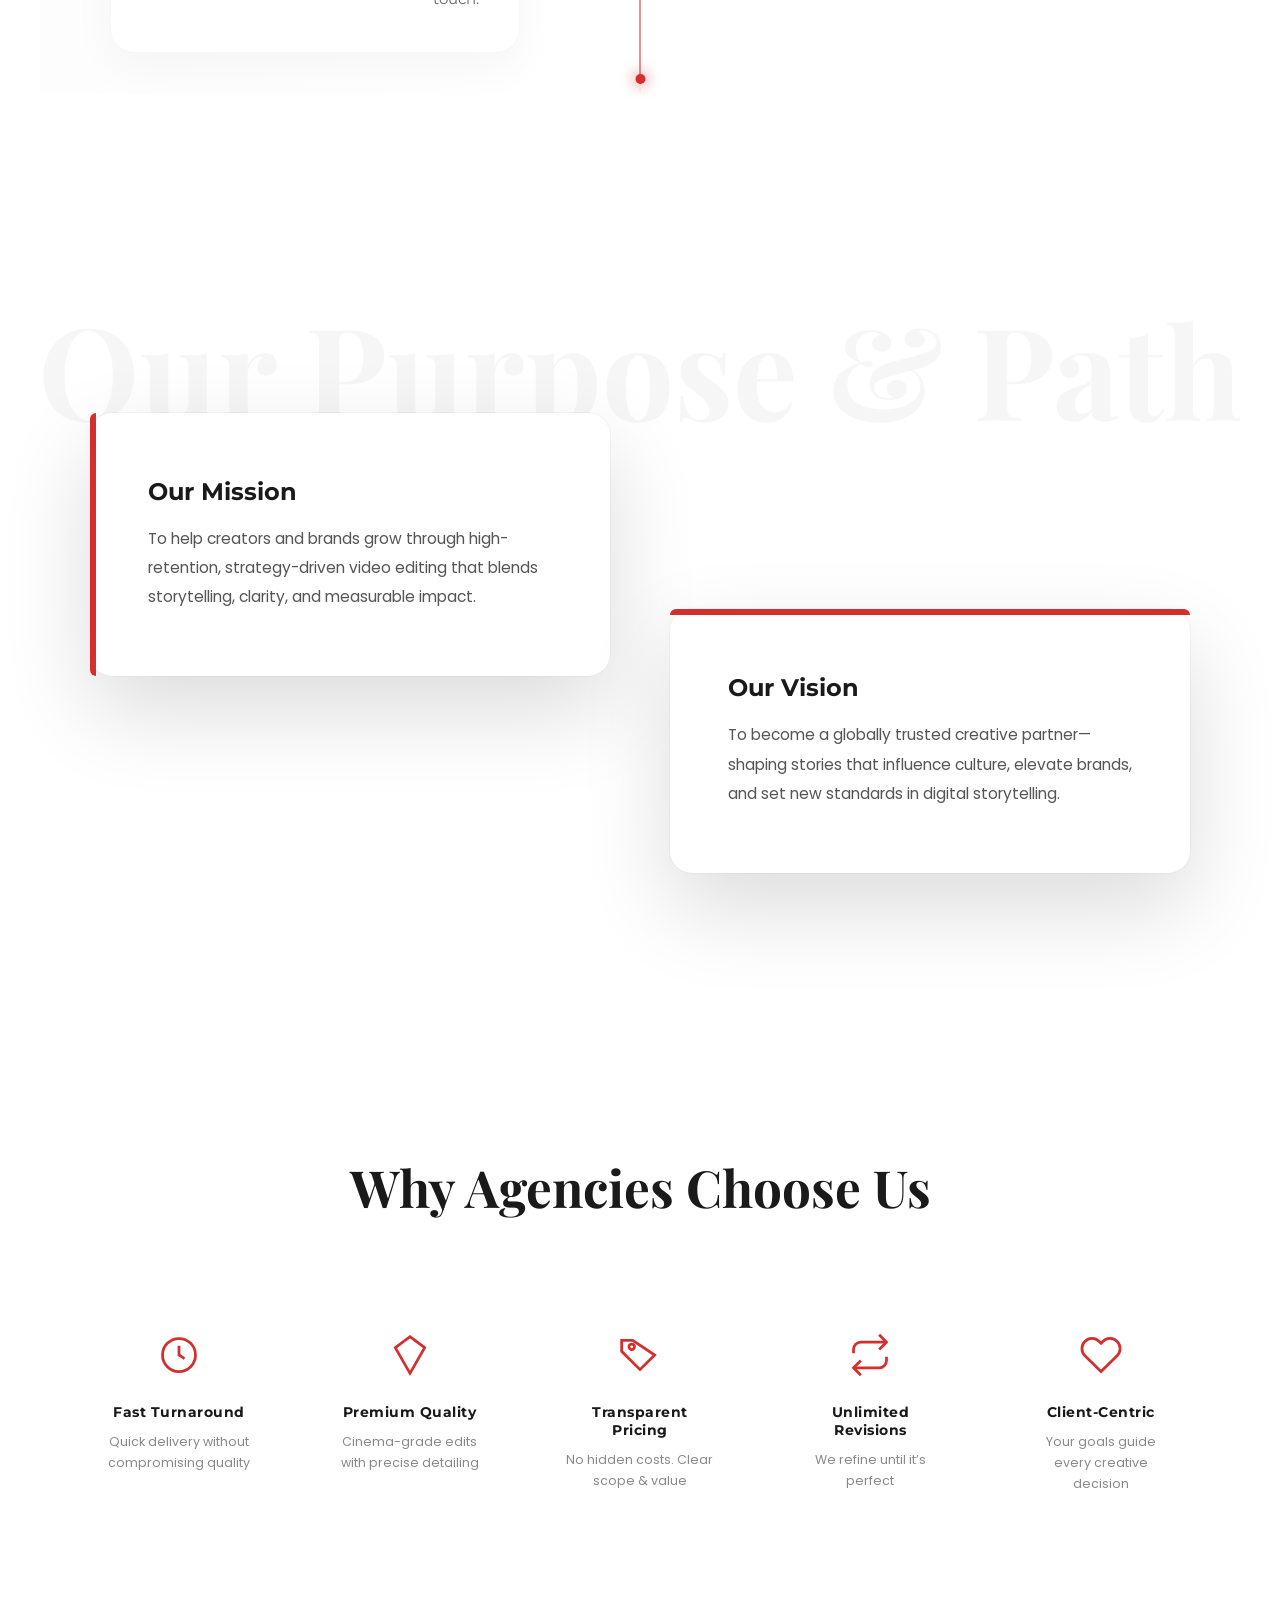
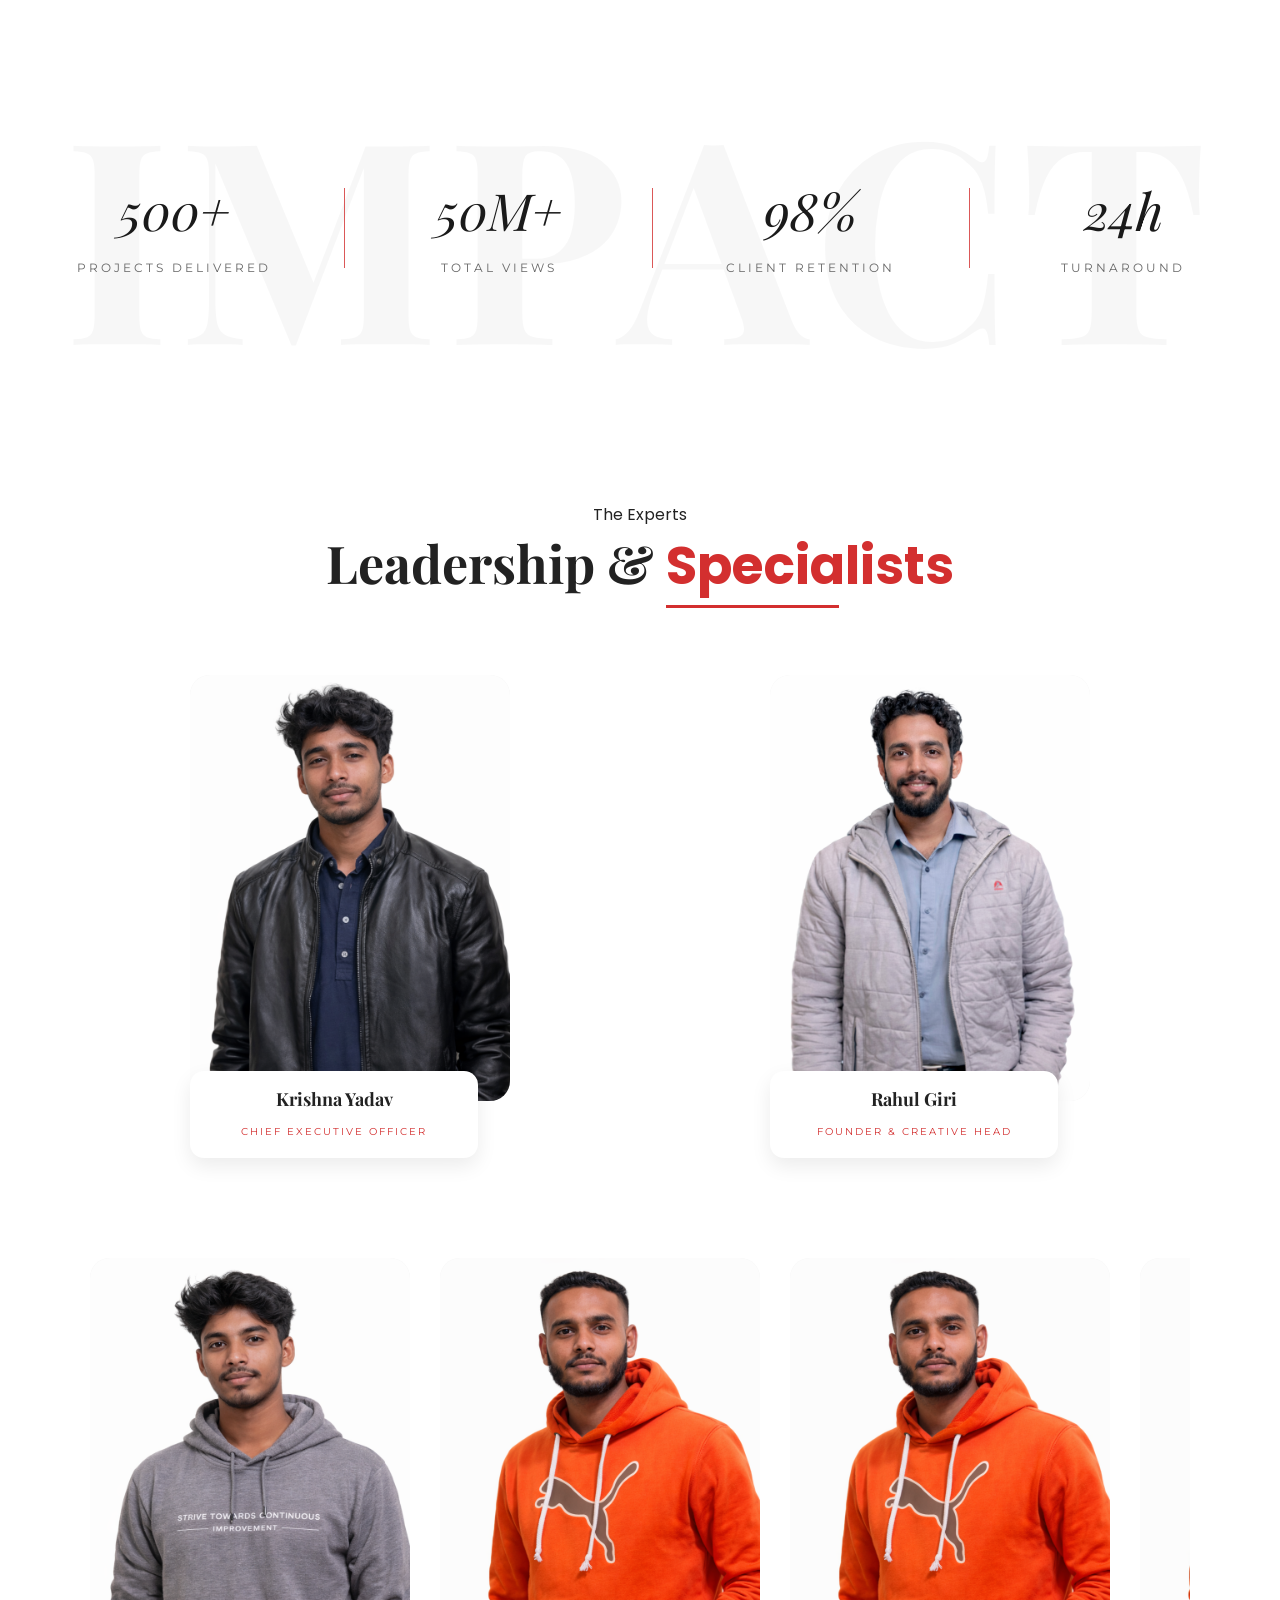
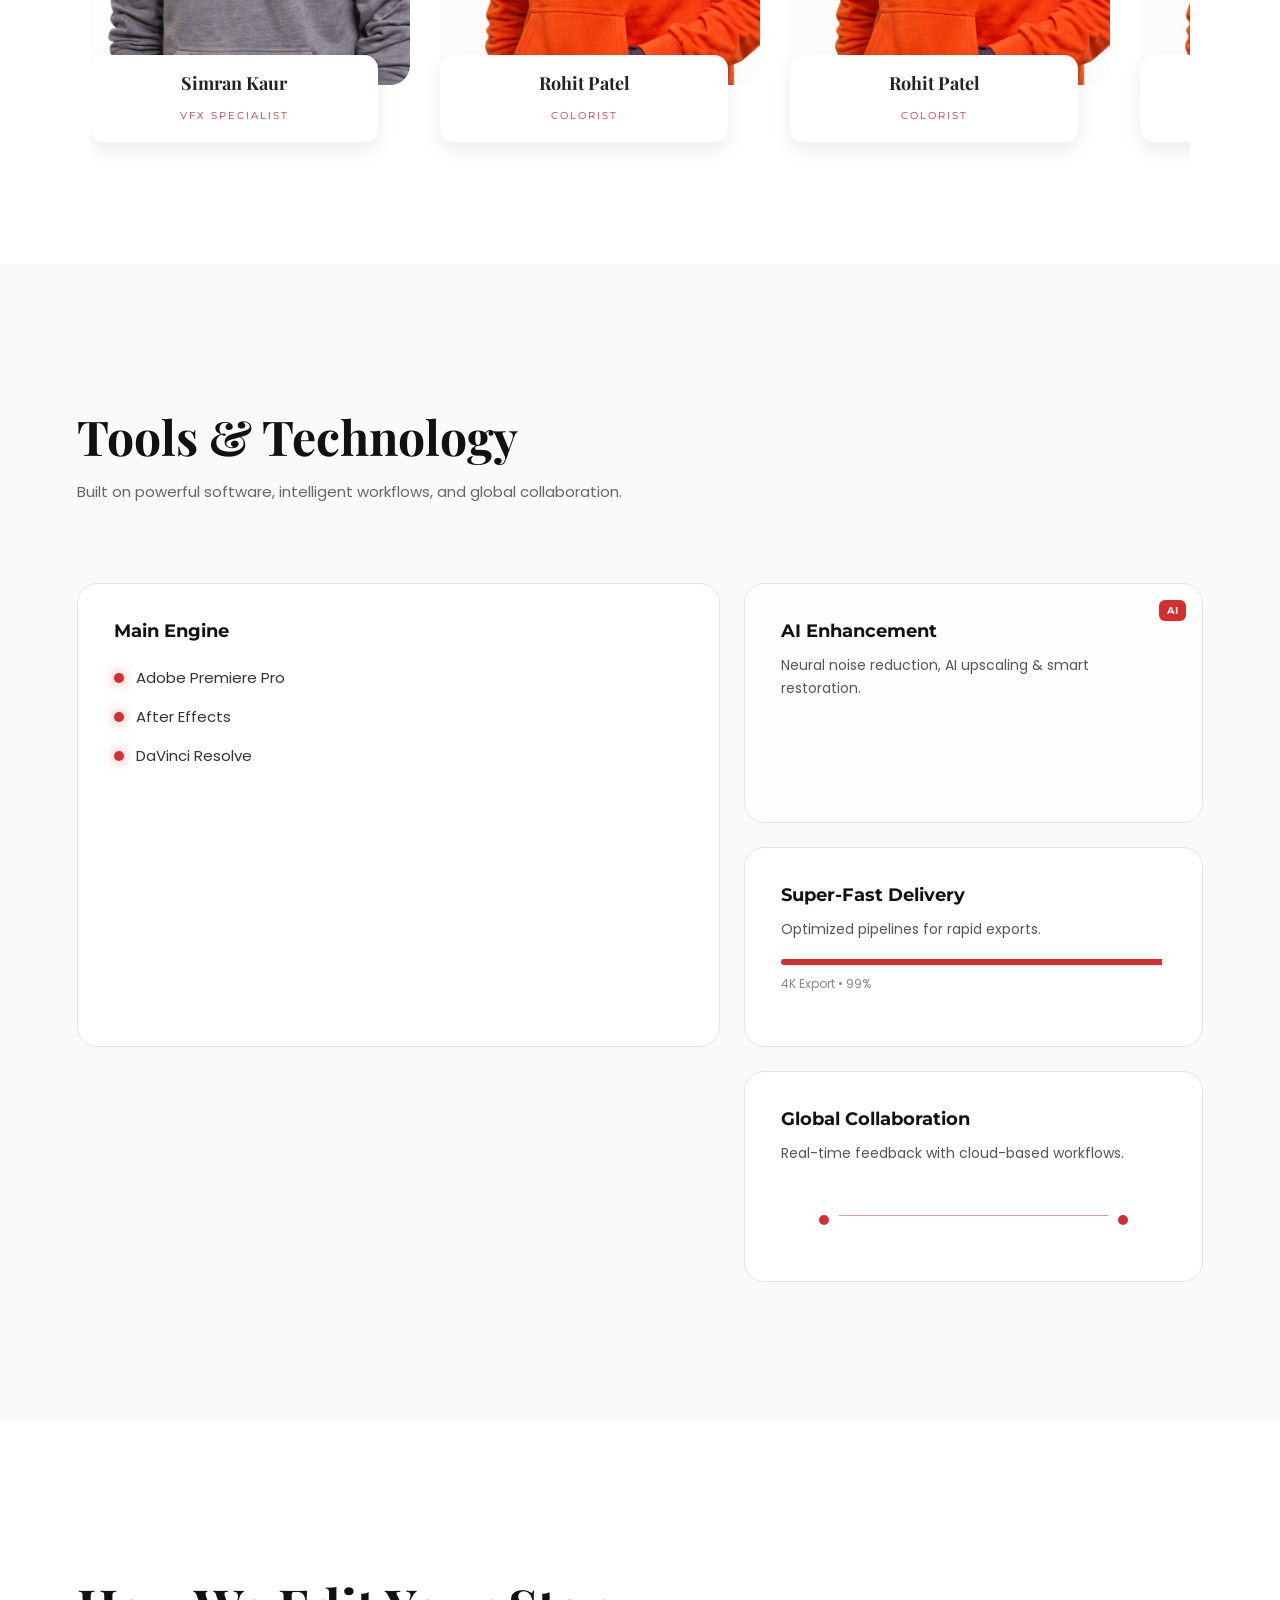
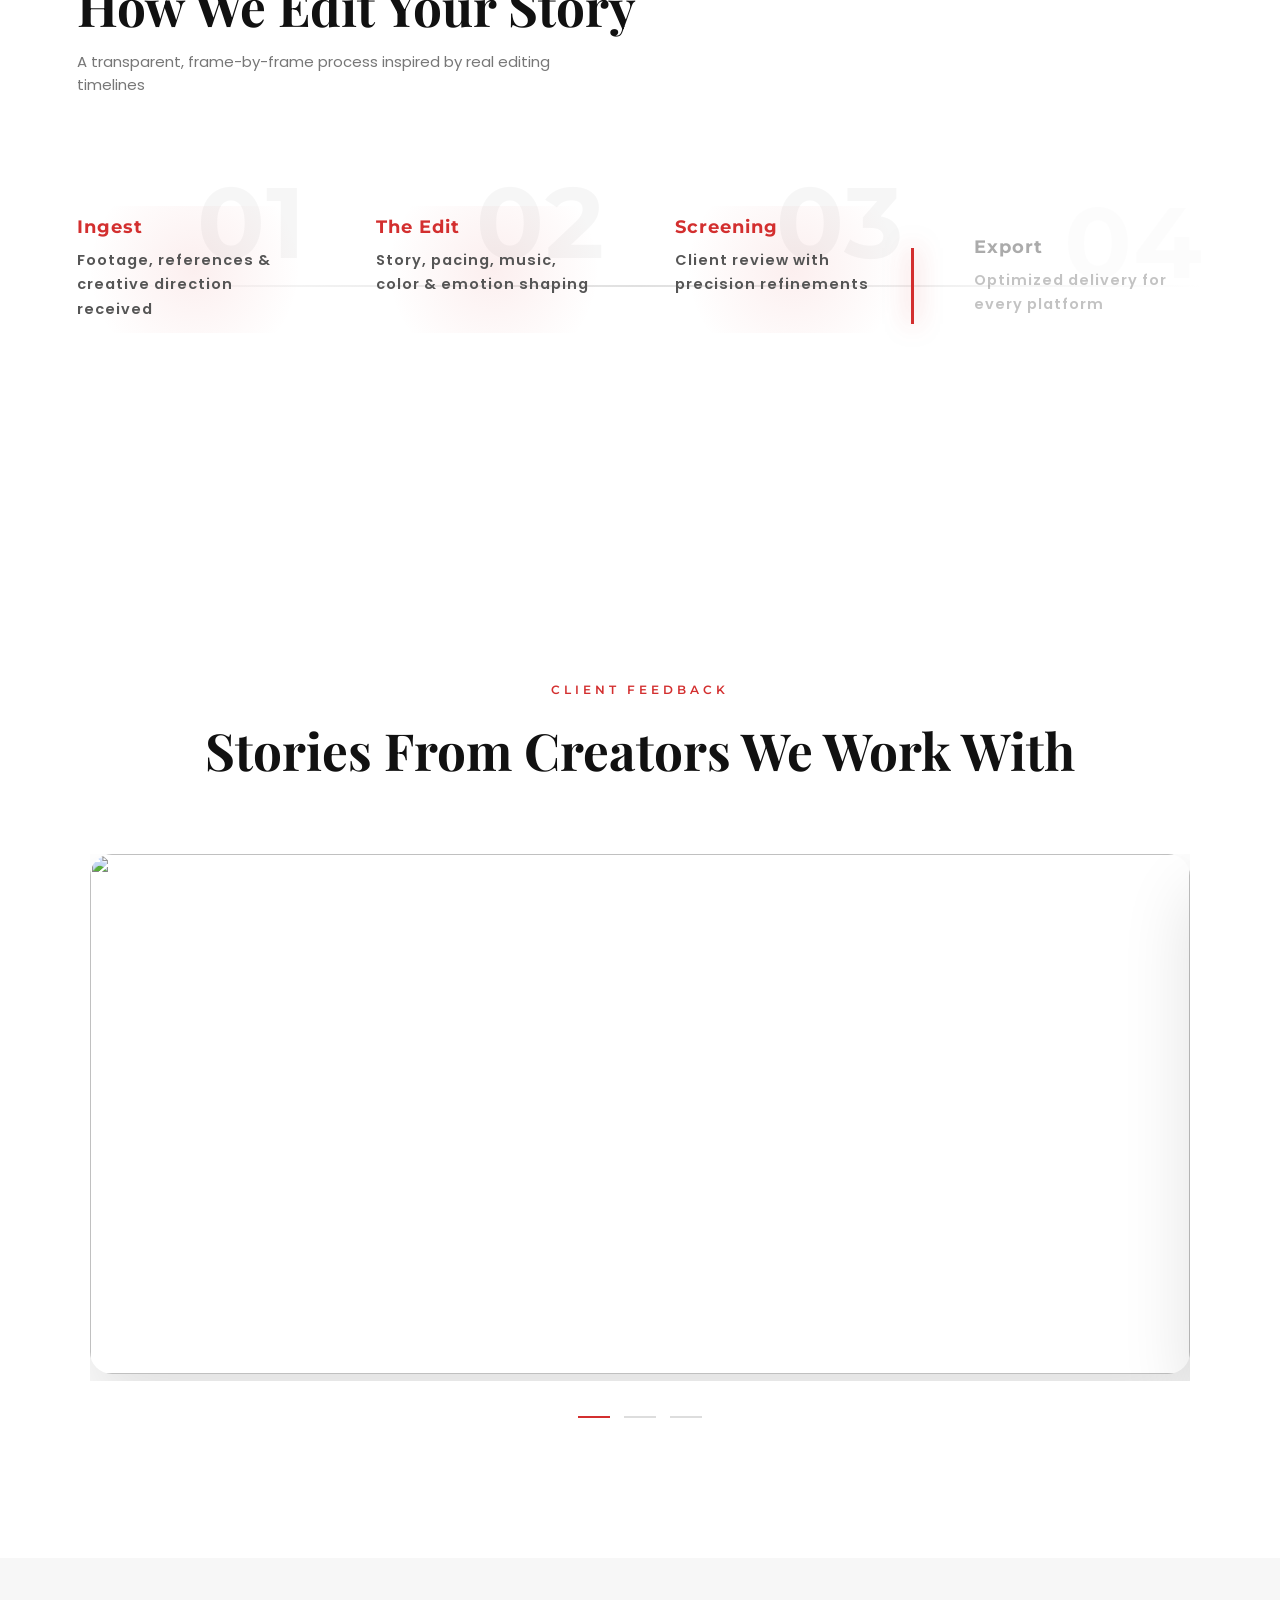
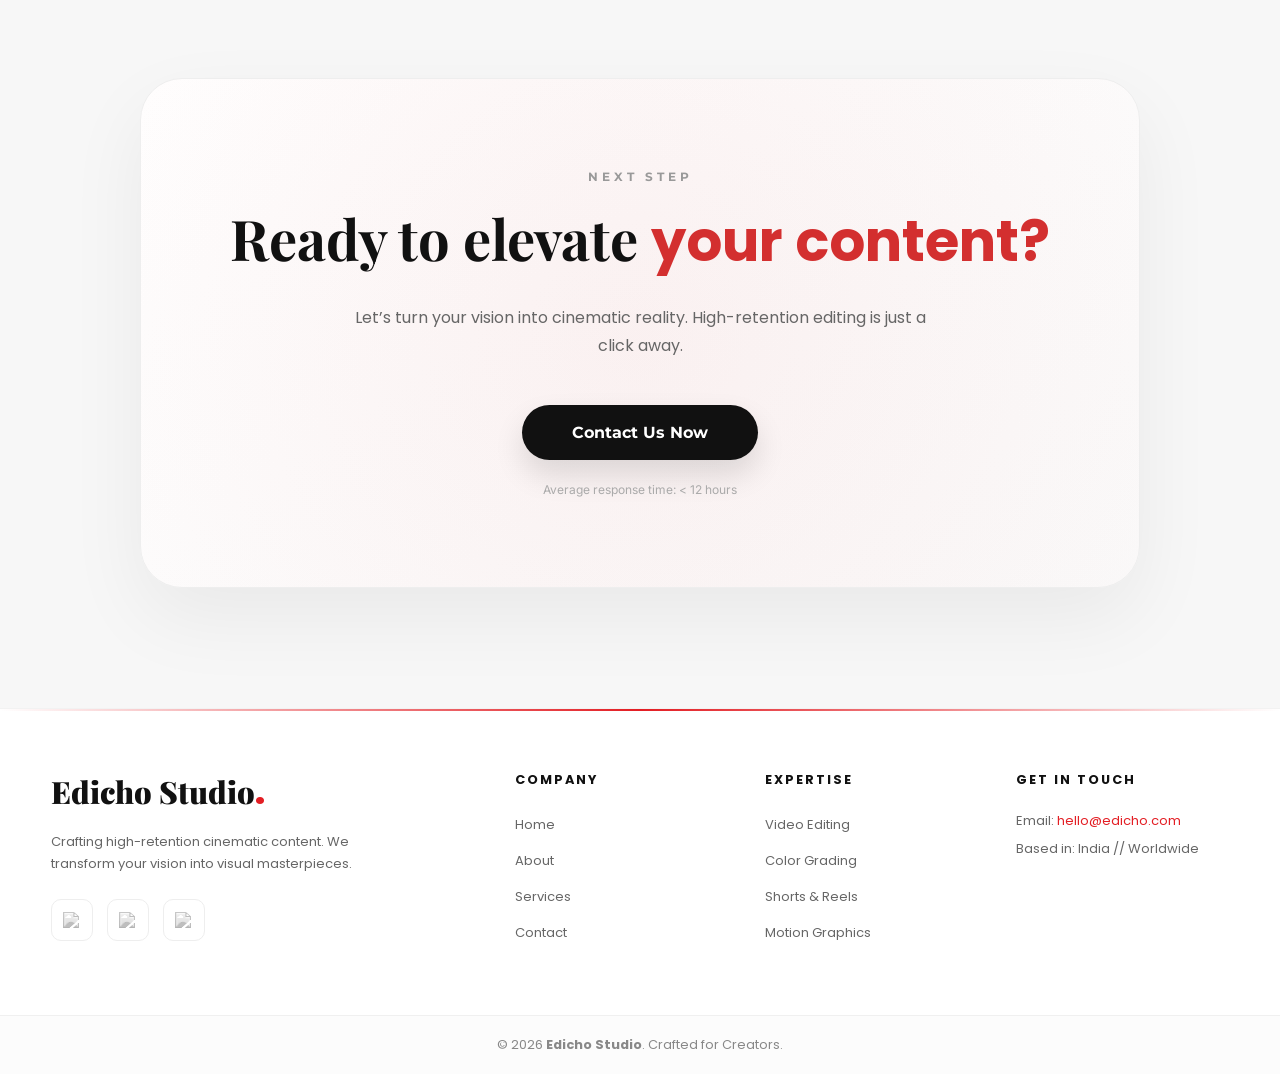
==== commit d9744ccb: "Update about.html" ====
--- a/about.html
+++ b/about.html
@@ -111,7 +111,7 @@
 
     <!-- LEFT : IMAGE -->
     <div class="who-image">
-      <img src="Media/Image/Edicho About Page Who We Are Image.png" alt="Creative Editing Studio">
+      <img src="Media/Image/Edicho About Page Who We Are Image.png" loading="lazy" alt="Creative Editing Studio">
       <span class="red-glow"></span>
     </div>
 
@@ -382,7 +382,7 @@
       <div class="team-card leader">
         <div class="card-inner">
           <div class="card-media">
-            <img src="Media/Image/Krishna Yadav Profile Picture.png" alt="Krishna Yadav Edicho Private Limited CEO">
+            <img src="Media/Image/Krishna Yadav Profile Picture.png" loading="lazy" alt="Krishna Yadav Edicho Private Limited CEO">
             <div class="red-glow"></div>
             <span class="signature">K.Y.</span>
           </div>
@@ -396,7 +396,7 @@
       <div class="team-card leader">
         <div class="card-inner">
           <div class="card-media">
-            <img src="Media/Image/Rahul Giri Profile Picture.png" alt="Rahul Giri Edicho Private Limited Founder">
+            <img src="Media/Image/Rahul Giri Profile Picture.png" loading="lazy" alt="Rahul Giri Edicho Private Limited Founder">
             <div class="red-glow"></div>
             <span class="signature">R.G.</span>
           </div>
@@ -413,7 +413,7 @@
       <div class="team-card specialist">
         <div class="card-inner">
           <div class="card-media">
-            <img src="Media/Image/Emp1 Profile Picture.png" alt="Edicho Private Limited Video editing team working on Senior Video Editor">
+            <img src="Media/Image/Emp1 Profile Picture.png" loading="lazy" alt="Edicho Private Limited Video editing team working on Senior Video Editor">
             <div class="red-glow"></div>
             <span class="signature">A.M.</span>
           </div>
@@ -427,7 +427,7 @@
       <div class="team-card specialist">
         <div class="card-inner">
           <div class="card-media">
-            <img src="Media/Image/Emp2 Profile Picture.png" alt="Edicho Private Limited Video editing team working on VFX Specialist">
+            <img src="Media/Image/Emp2 Profile Picture.png" loading="lazy" alt="Edicho Private Limited Video editing team working on VFX Specialist">
             <div class="red-glow"></div>
             <span class="signature">S.K.</span>
           </div>
@@ -441,7 +441,7 @@
       <div class="team-card specialist">
         <div class="card-inner">
           <div class="card-media">
-            <img src="Media/Image/Emp3_Profile_Picture.png" alt="Edicho Private Limited Video editing team working on Colorist">
+            <img src="Media/Image/Emp3_Profile_Picture.png" loading="lazy" alt="Edicho Private Limited Video editing team working on Colorist">
             <div class="red-glow"></div>
             <span class="signature">R.P.</span>
           </div>
@@ -455,7 +455,7 @@
       <div class="team-card specialist">
         <div class="card-inner">
           <div class="card-media">
-            <img src="Media/Image/Emp3_Profile_Picture.png" alt="Edicho Private Limited Video editing team working on Colorist">
+            <img src="Media/Image/Emp3_Profile_Picture.png" loading="lazy" alt="Edicho Private Limited Video editing team working on Colorist">
             <div class="red-glow"></div>
             <span class="signature">R.P.</span>
           </div>
@@ -469,7 +469,7 @@
       <div class="team-card specialist">
         <div class="card-inner">
           <div class="card-media">
-            <img src="Media/Image/Emp3_Profile_Picture.png" alt="Edicho Private Limited Video editing team working on Colorist">
+            <img src="Media/Image/Emp3_Profile_Picture.png" loading="lazy" alt="Edicho Private Limited Video editing team working on Colorist">
             <div class="red-glow"></div>
             <span class="signature">R.P.</span>
           </div>
@@ -483,7 +483,7 @@
       <div class="team-card specialist">
         <div class="card-inner">
           <div class="card-media">
-            <img src="Media/Image/Emp3_Profile_Picture.png" alt="Edicho Private Limited Video editing team working on Colorist">
+            <img src="Media/Image/Emp3_Profile_Picture.png" loading="lazy" alt="Edicho Private Limited Video editing team working on Colorist">
             <div class="red-glow"></div>
             <span class="signature">R.P.</span>
           </div>
@@ -603,21 +603,21 @@
       <div class="testimonial-track">
 
         <div class="testimonial-card" data-video="https://www.youtube.com/embed/7h9PFGGLqJo">
-          <img src="https://img.youtube.com/vi/7h9PFGGLqJo/maxresdefault.jpg">
+          <img src="https://img.youtube.com/vi/7h9PFGGLqJo/maxresdefault.jpg" loading="lazy">
           <div class="card-overlay">
             <span class="play-circle"></span>
           </div>
         </div>
 
         <div class="testimonial-card" data-video="https://www.youtube.com/embed/mSQ9njEXHls">
-          <img src="https://img.youtube.com/vi/mSQ9njEXHls/maxresdefault.jpg">
+          <img src="https://img.youtube.com/vi/mSQ9njEXHls/maxresdefault.jpg" loading="lazy">
           <div class="card-overlay">
             <span class="play-circle"></span>
           </div>
         </div>
 
         <div class="testimonial-card" data-video="https://www.youtube.com/embed/fpZ8oDhth0o">
-          <img src="https://img.youtube.com/vi/fpZ8oDhth0o/maxresdefault.jpg">
+          <img src="https://img.youtube.com/vi/fpZ8oDhth0o/maxresdefault.jpg" loading="lazy">
           <div class="card-overlay">
             <span class="play-circle"></span>
           </div>
--- a/about.css
+++ b/about.css
@@ -140,6 +140,22 @@
   font-size: 13px;
   color: #888;
   letter-spacing: 1px;
+}
+
+.primary-btn {
+  display: inline-block;
+  margin-top: 25px;
+  padding: 12px 28px;
+  background: #d32f2f;
+  color: #fff;
+  border-radius: 6px;
+  font-size: 14px;
+  text-decoration: none;
+  transition: 0.3s ease;
+}
+
+.primary-btn:hover {
+  background: #b71c1c;
 }
 
 .stat-card {
@@ -862,35 +878,12 @@
   pointer-events:none;
 }
 
-@keyframes shineSweep{
-  0%{
-    transform:translateX(-100%);
-    opacity:0;
-  }
-  50%{
-    opacity:1;
-  }
-  100%{
-    transform:translateX(100%);
-    opacity:0;
-  }
-}
 /* ================= CONTINUOUS CARD MOTION ================= */
 
 .usp-card{
   animation:
     cardReveal 0.9s ease forwards,
     cardBreath 6s ease-in-out infinite;
-}
-
-/* Slight breathing motion */
-@keyframes cardBreath{
-  0%,100%{
-    transform:translateY(0);
-  }
-  50%{
-    transform:translateY(-6px);
-  }
 }
 
 /* ================= ICON CONTINUOUS FLOAT ================= */
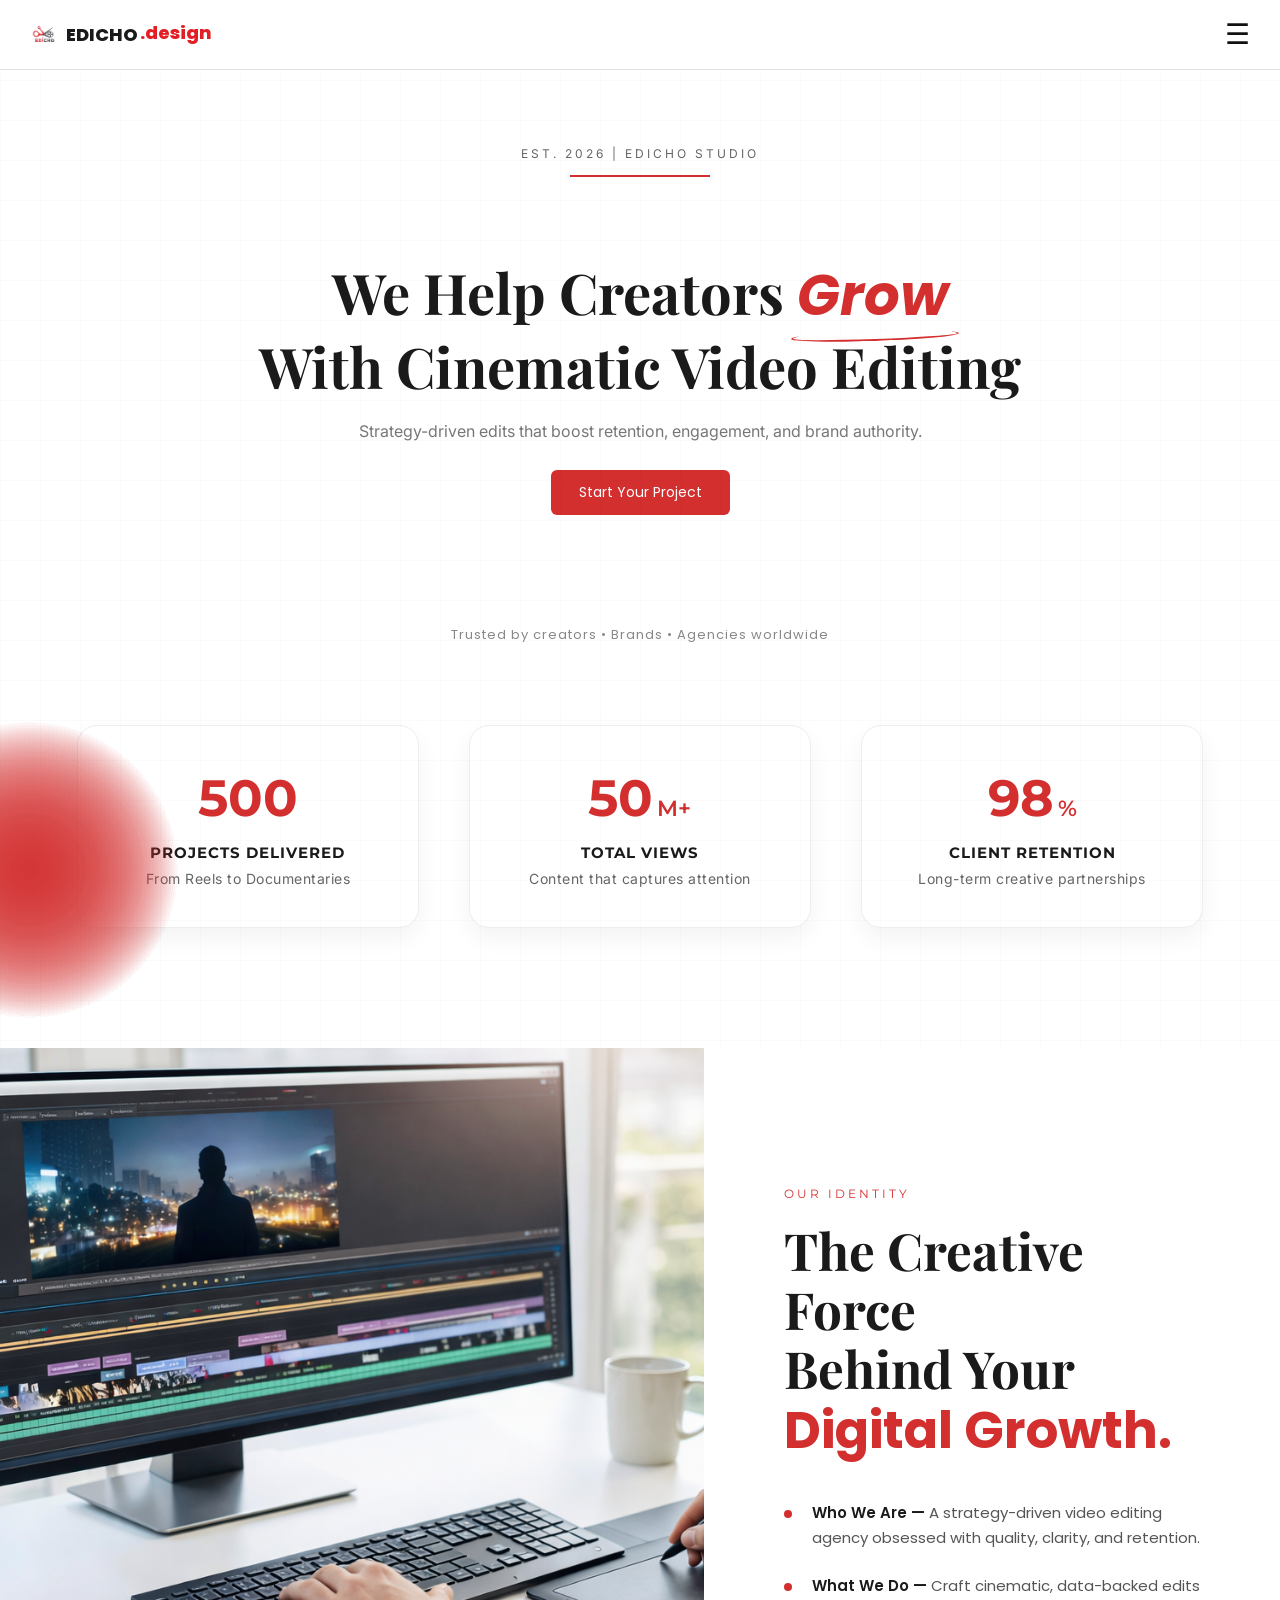
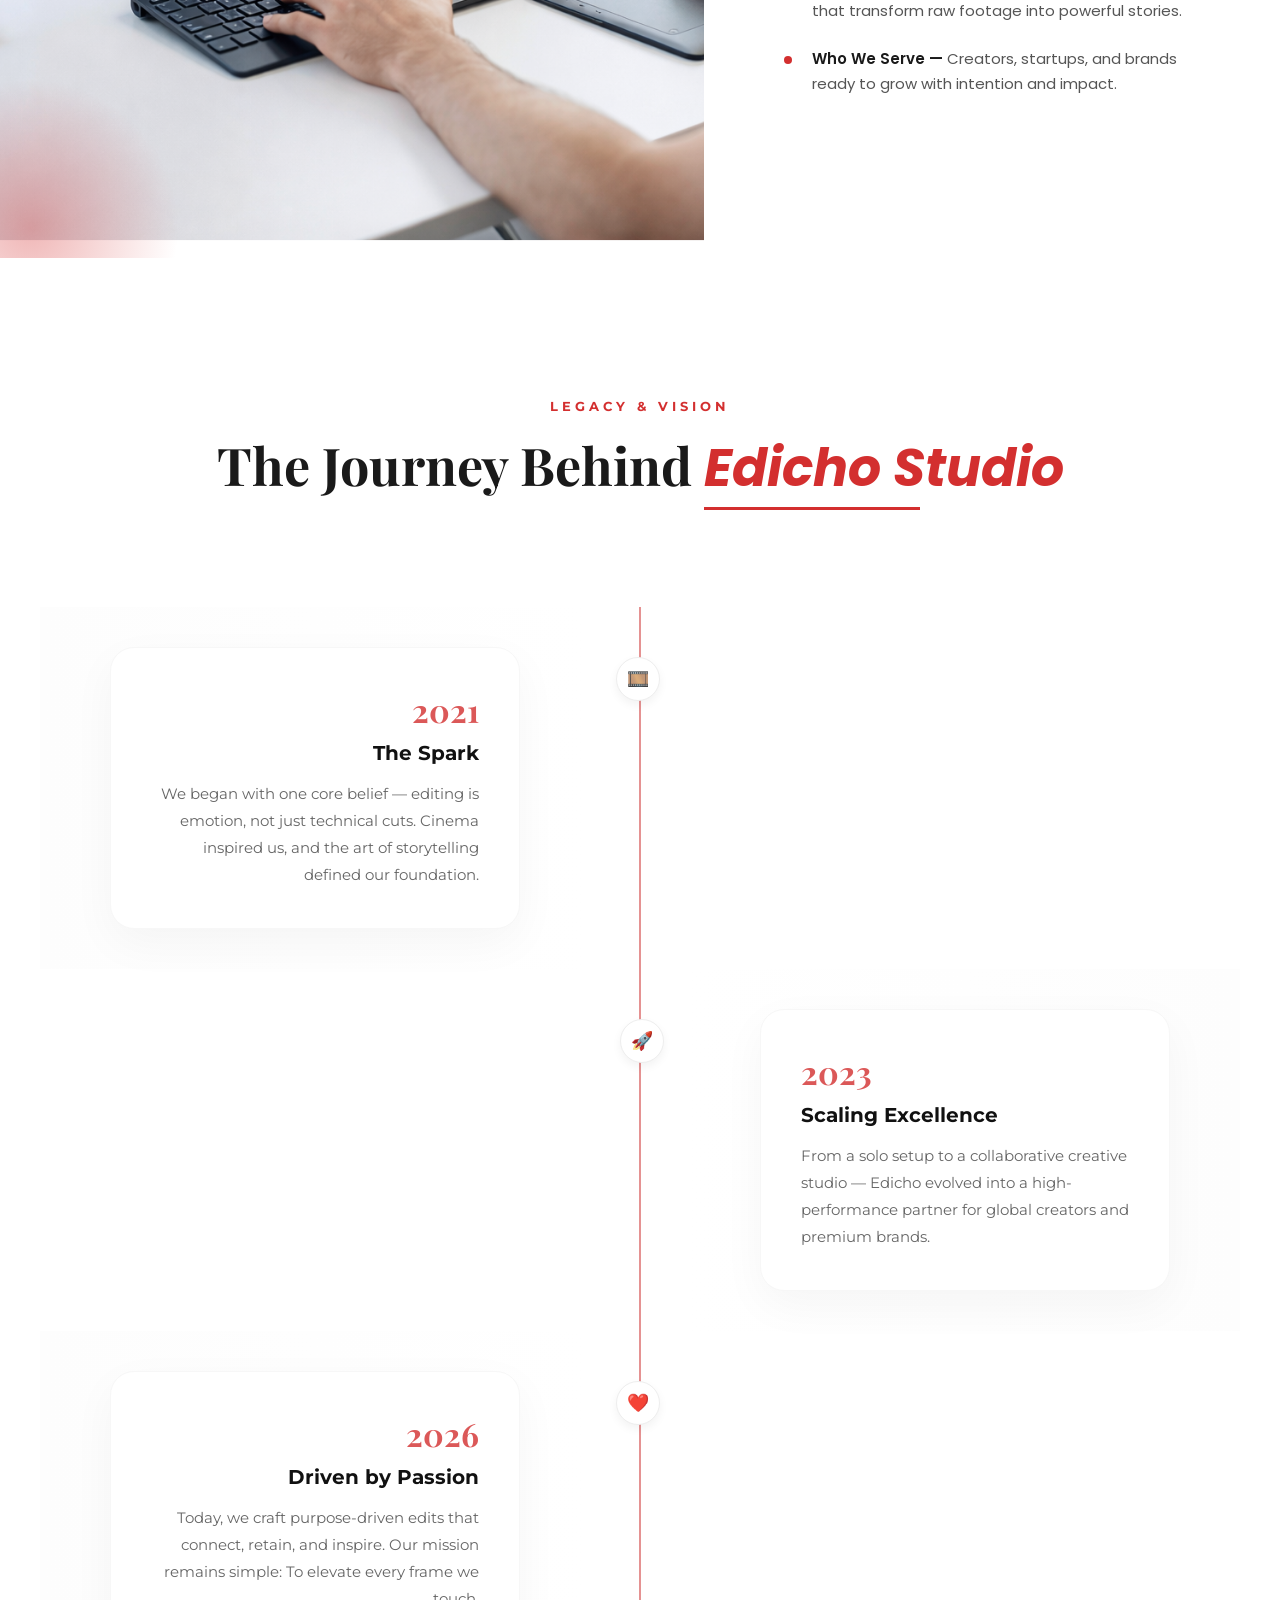
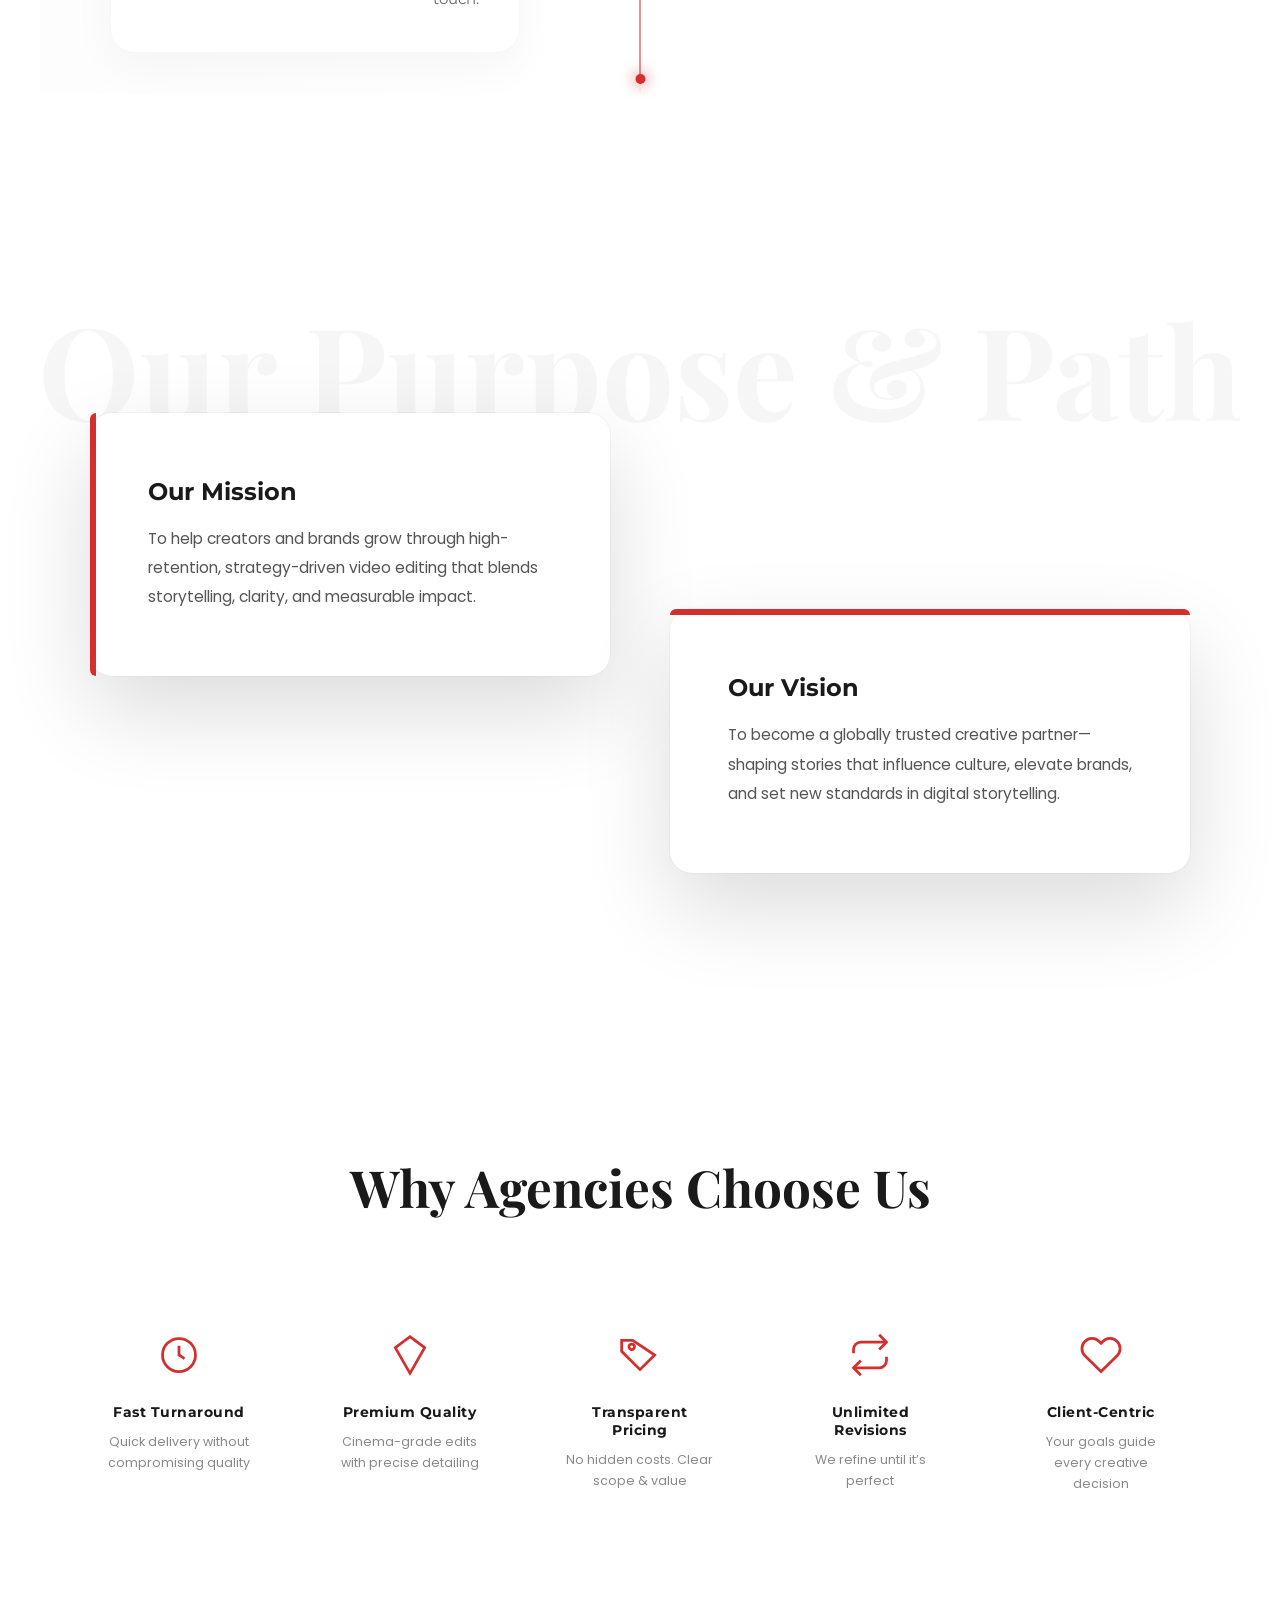
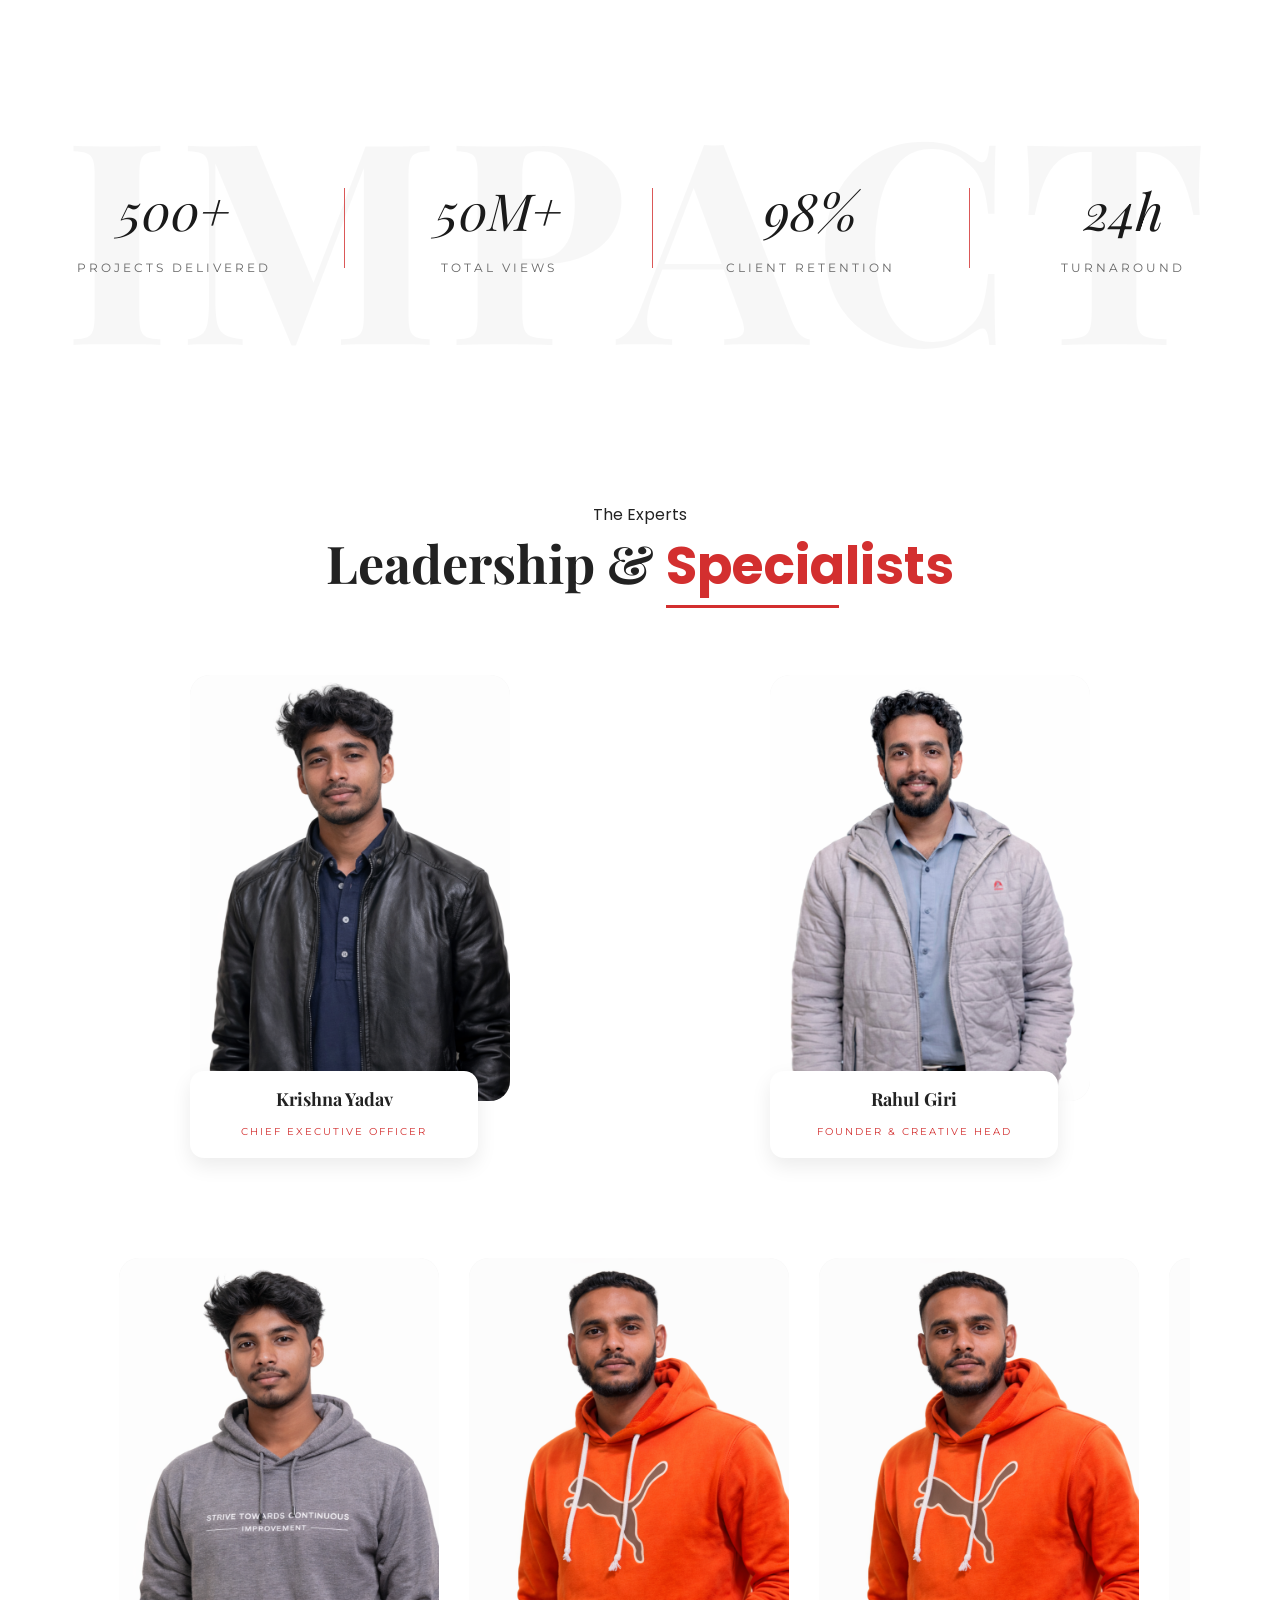
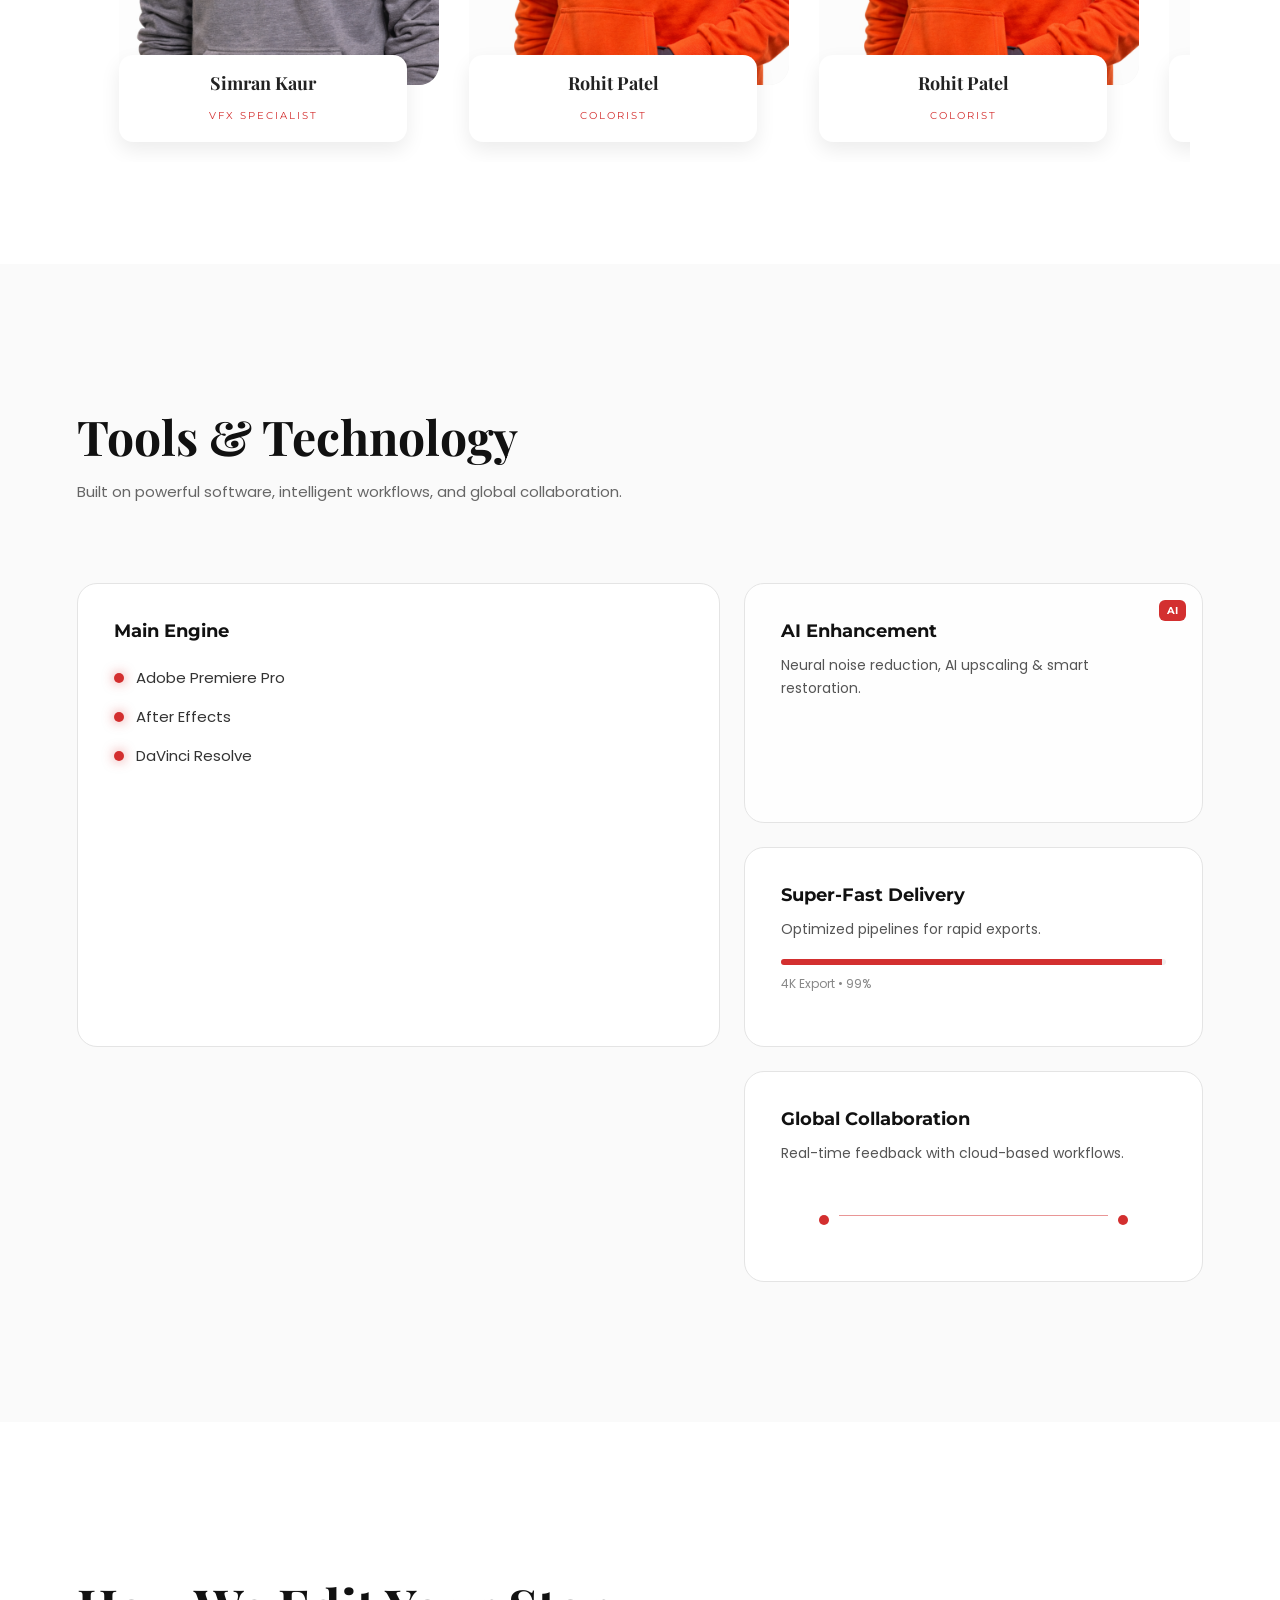
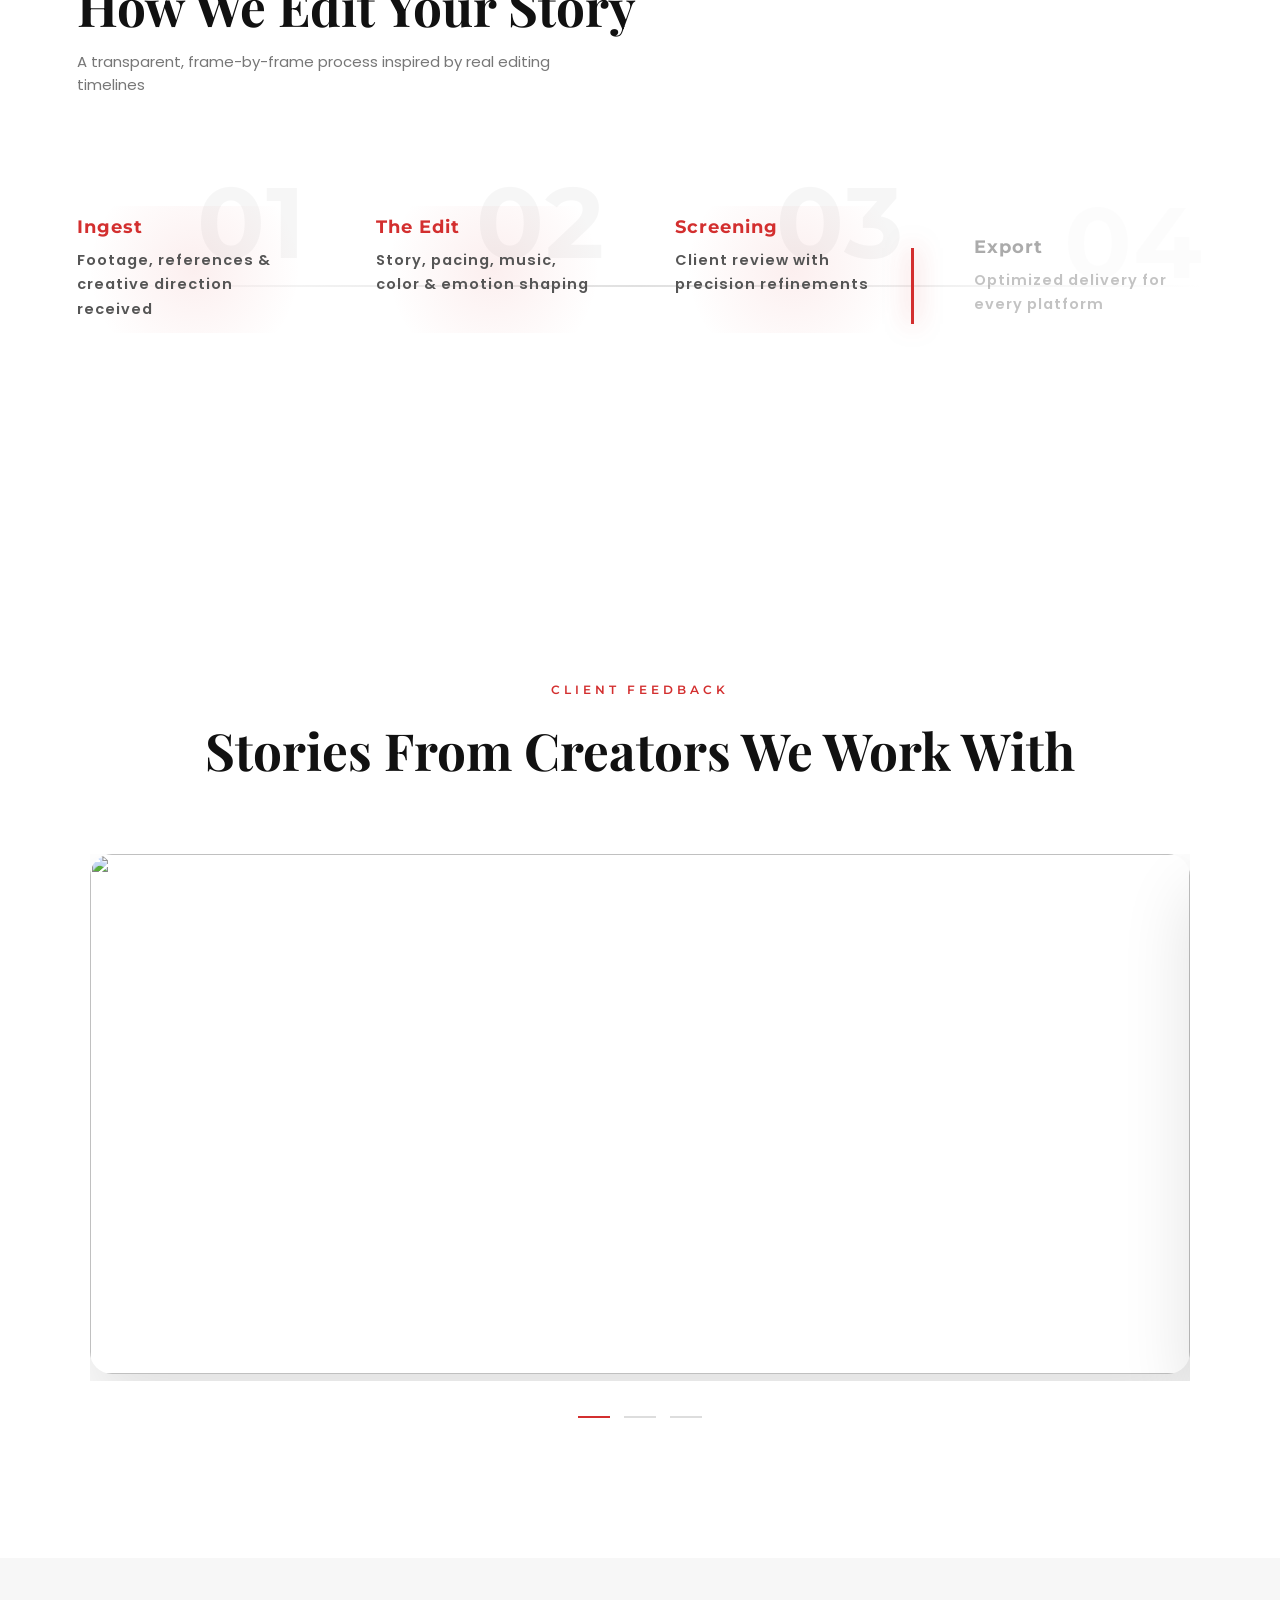
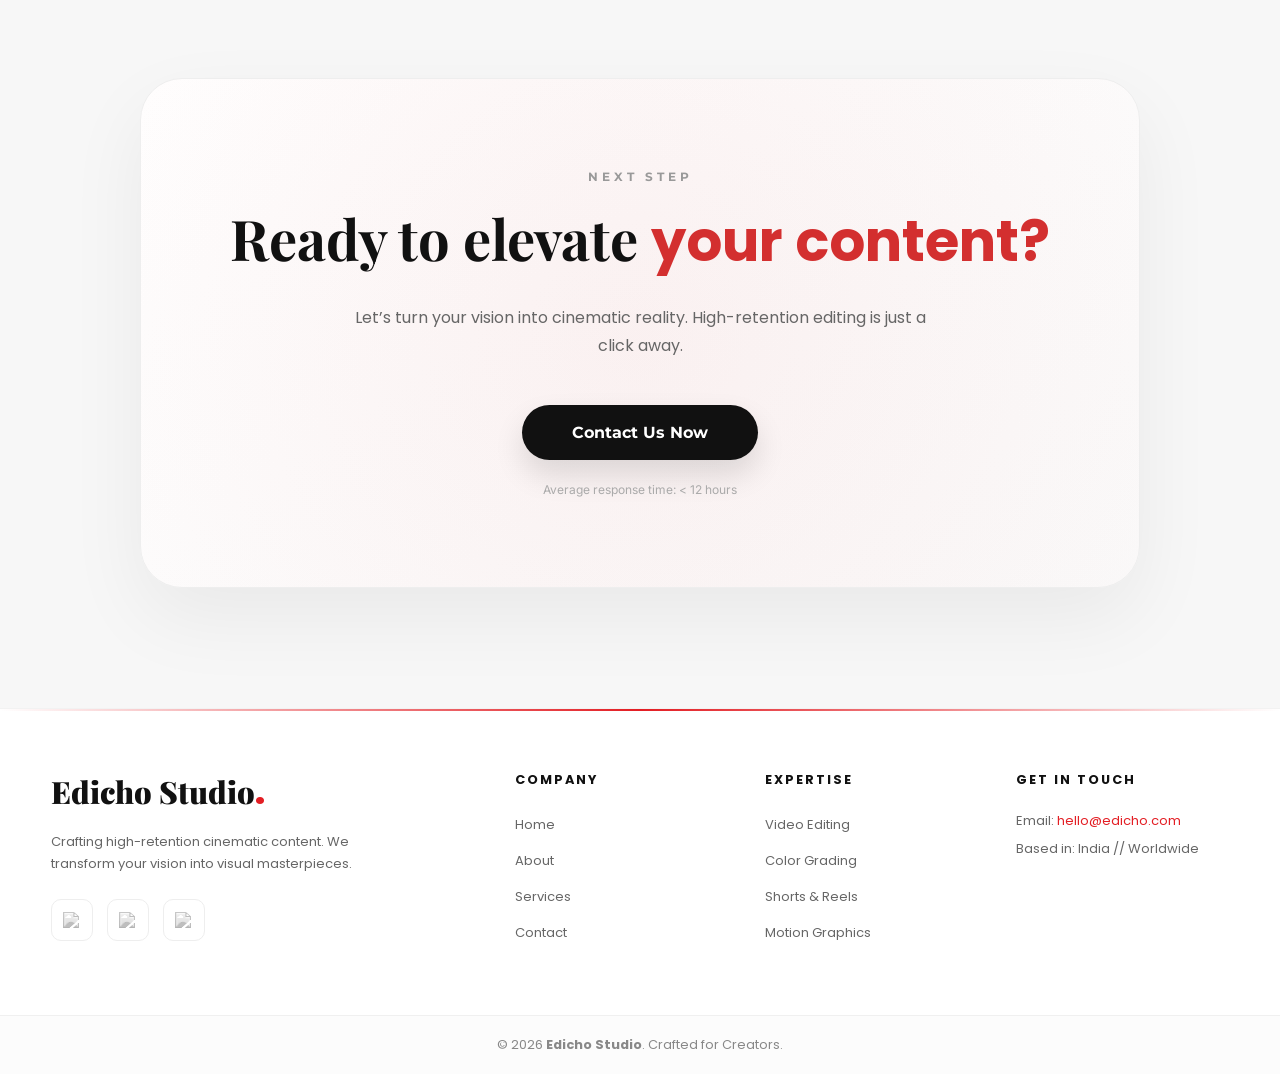
==== commit 5722044a: "Update about.html" ====
--- a/about.html
+++ b/about.html
@@ -2,6 +2,7 @@
 <html lang="en">
 <head>
   <meta charset="UTF-8">
+  <meta name="robots" content="index, follow">
   <meta name="description" content="Learn about Edicho Studio, a professional video editing agency helping creators grow with cinematic storytelling, editing, and content strategy.">
   <link rel="canonical" href="https://edicho.com/about.html">
   <title>About Edicho Studio | Video Editing Agency</title>
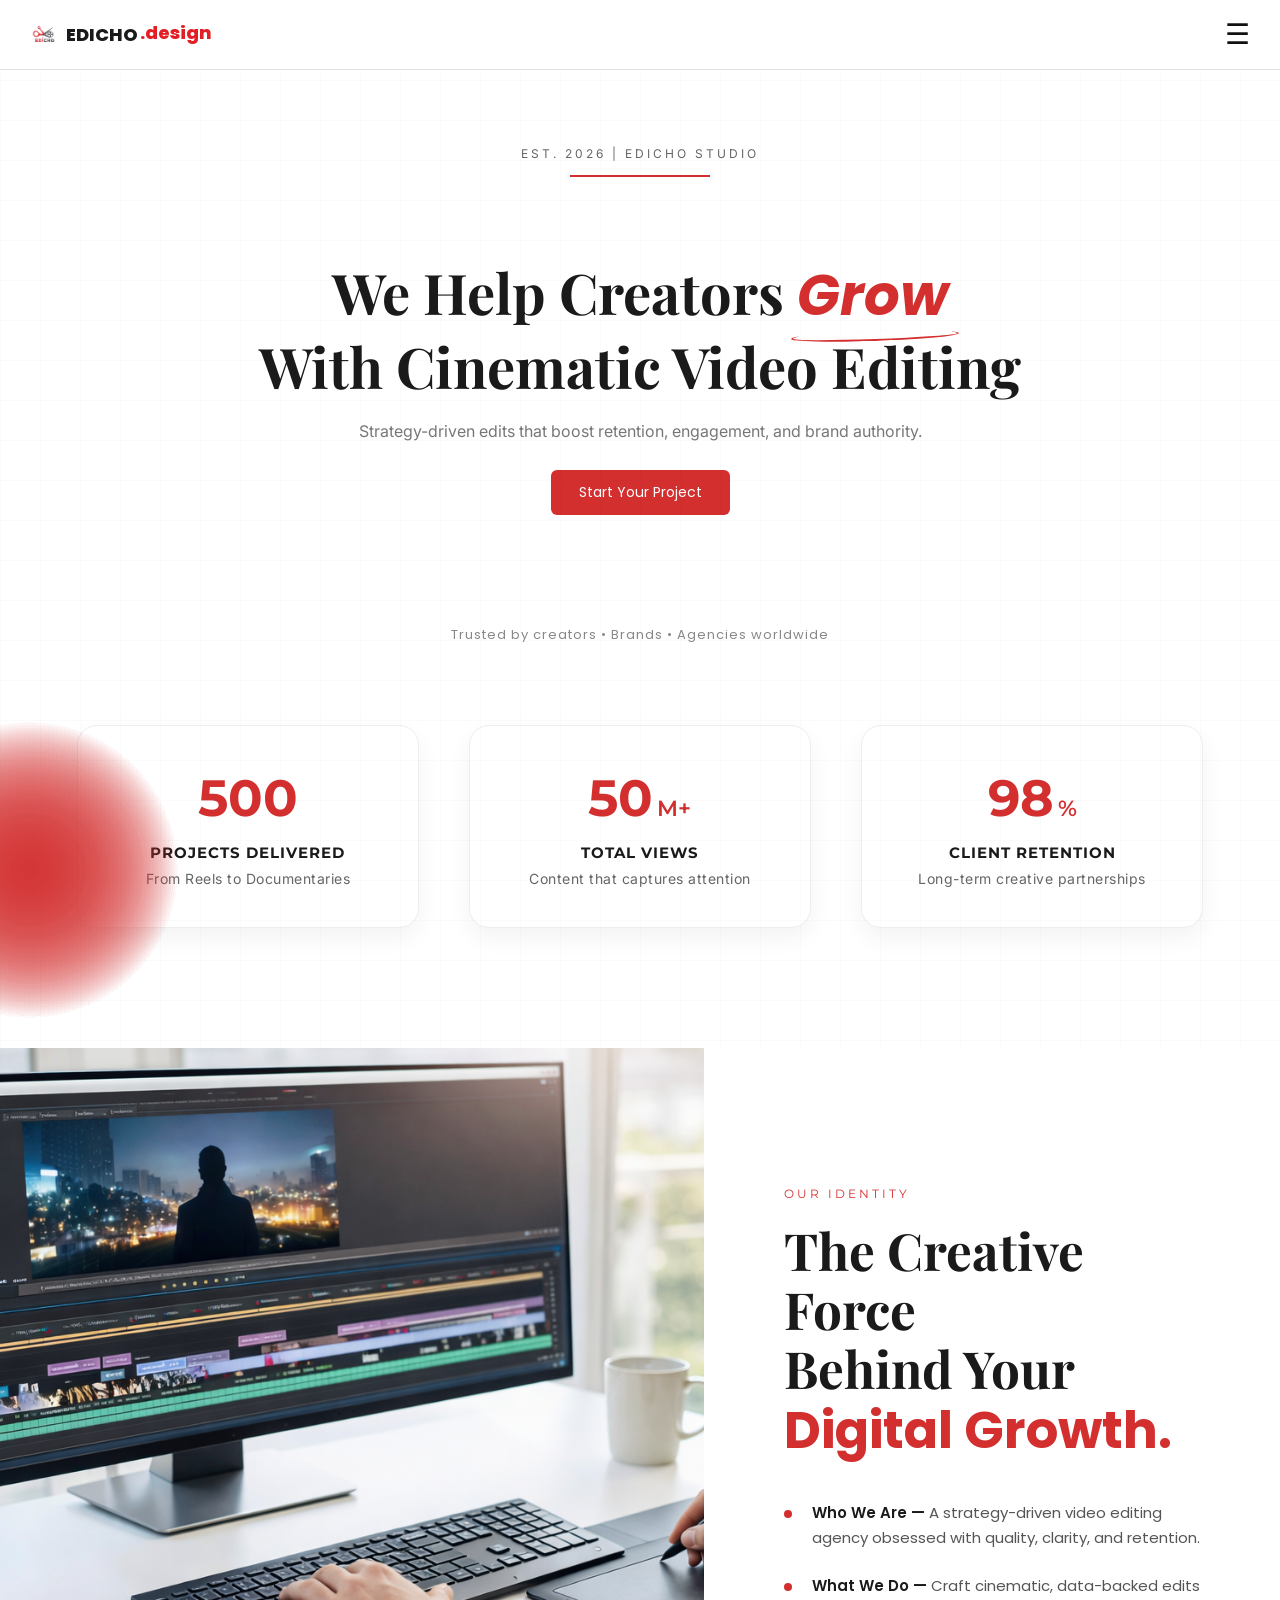
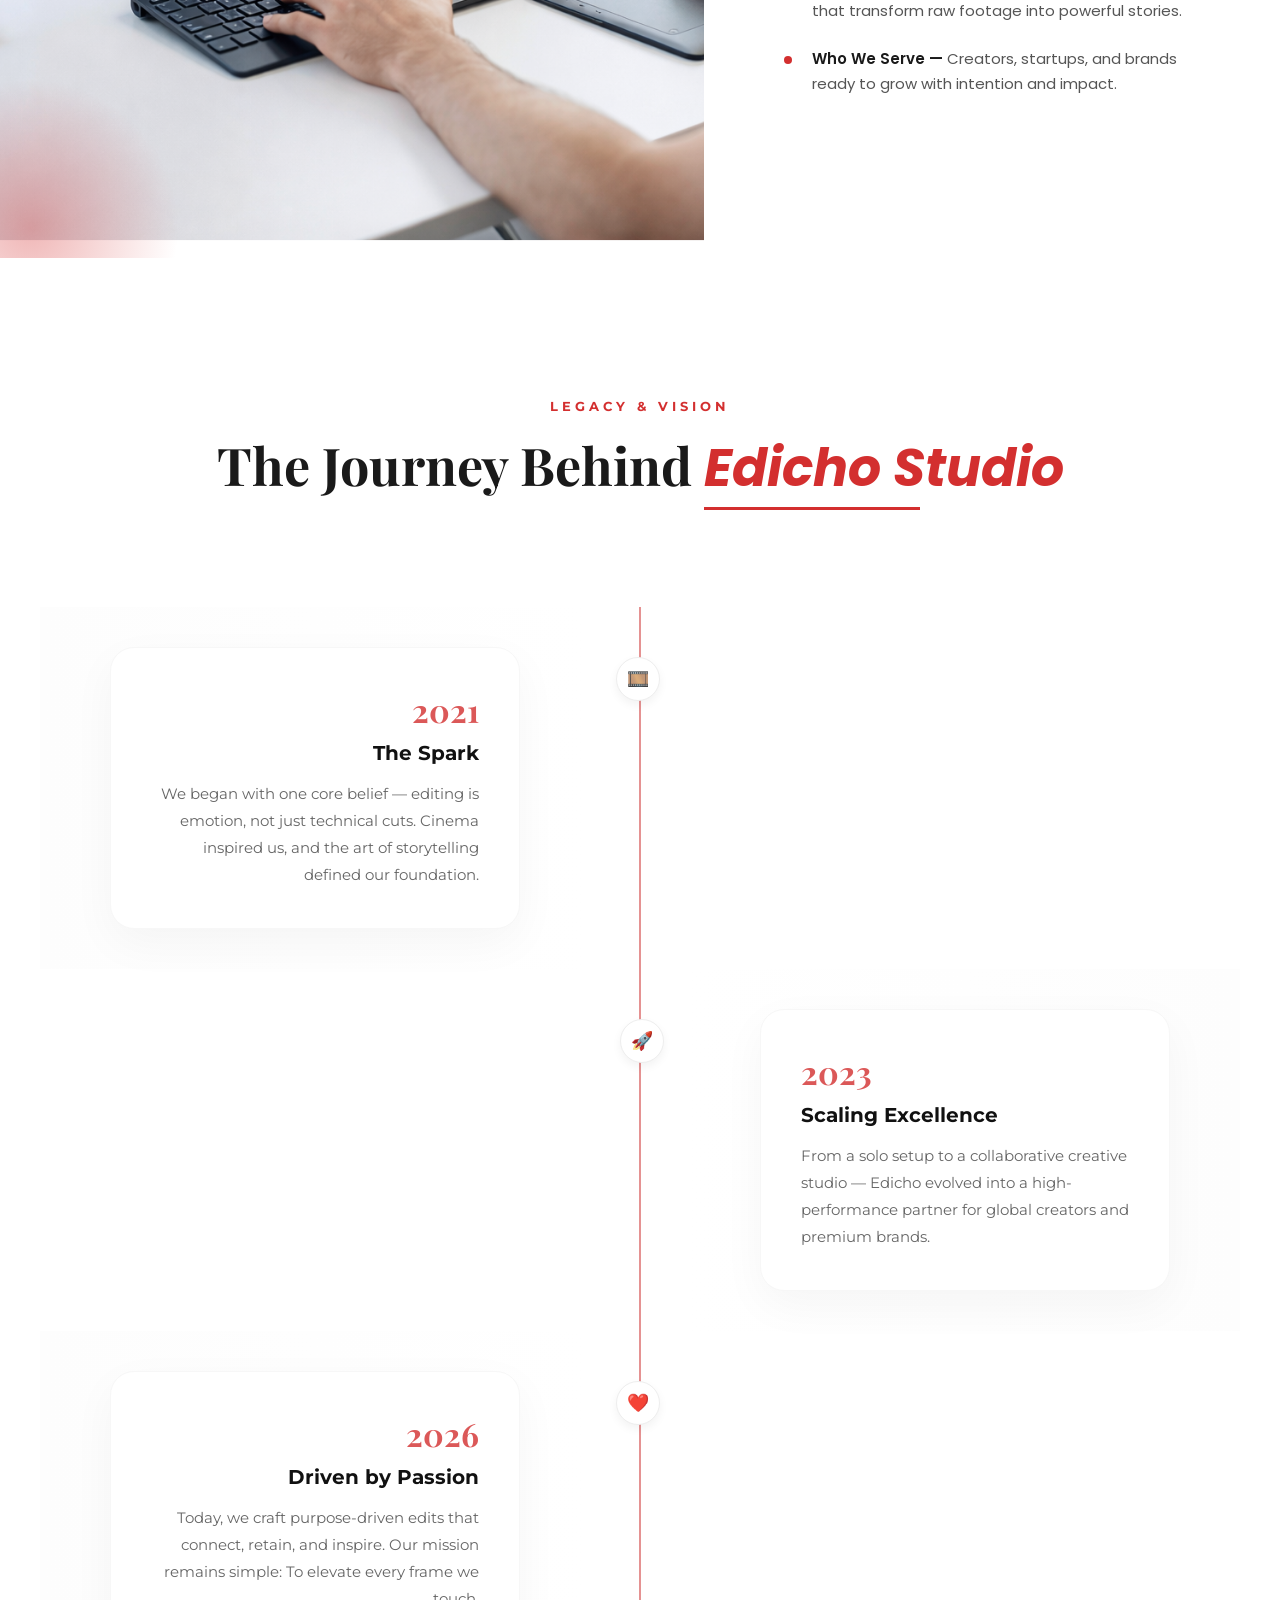
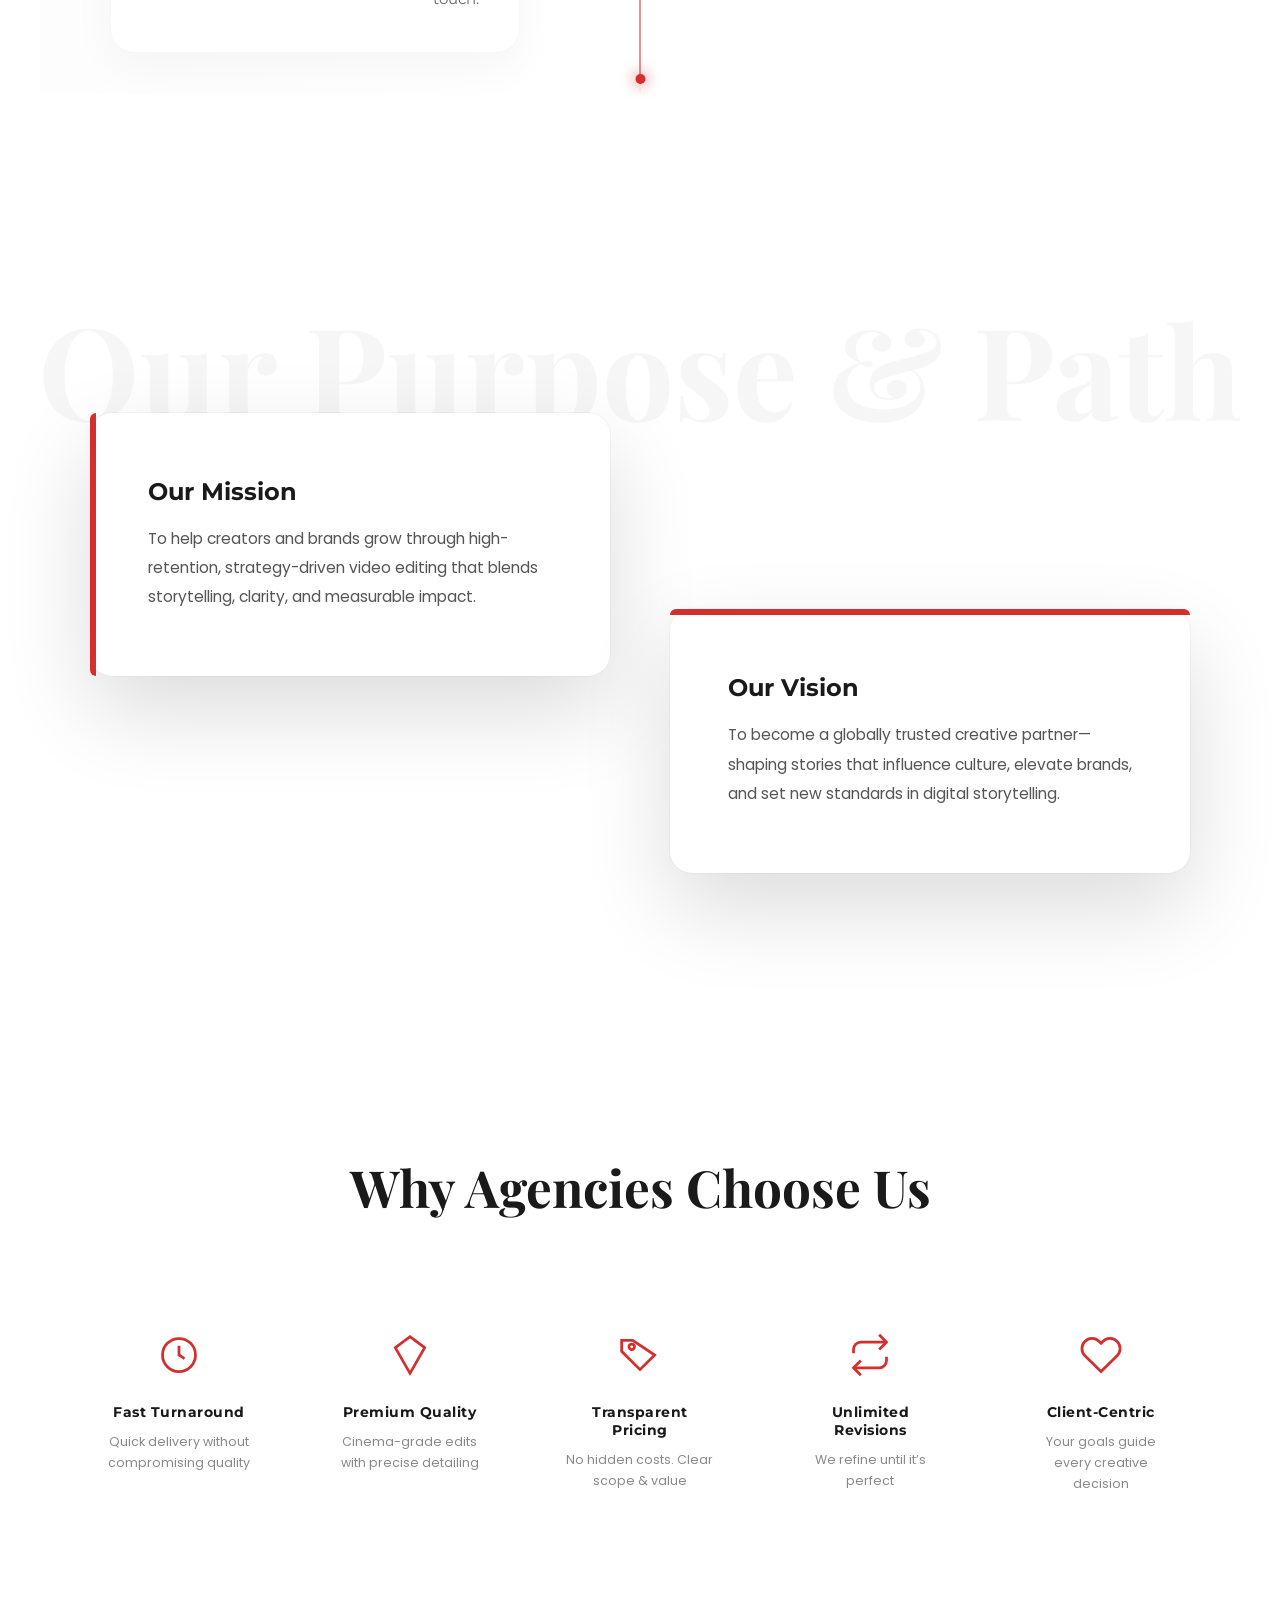
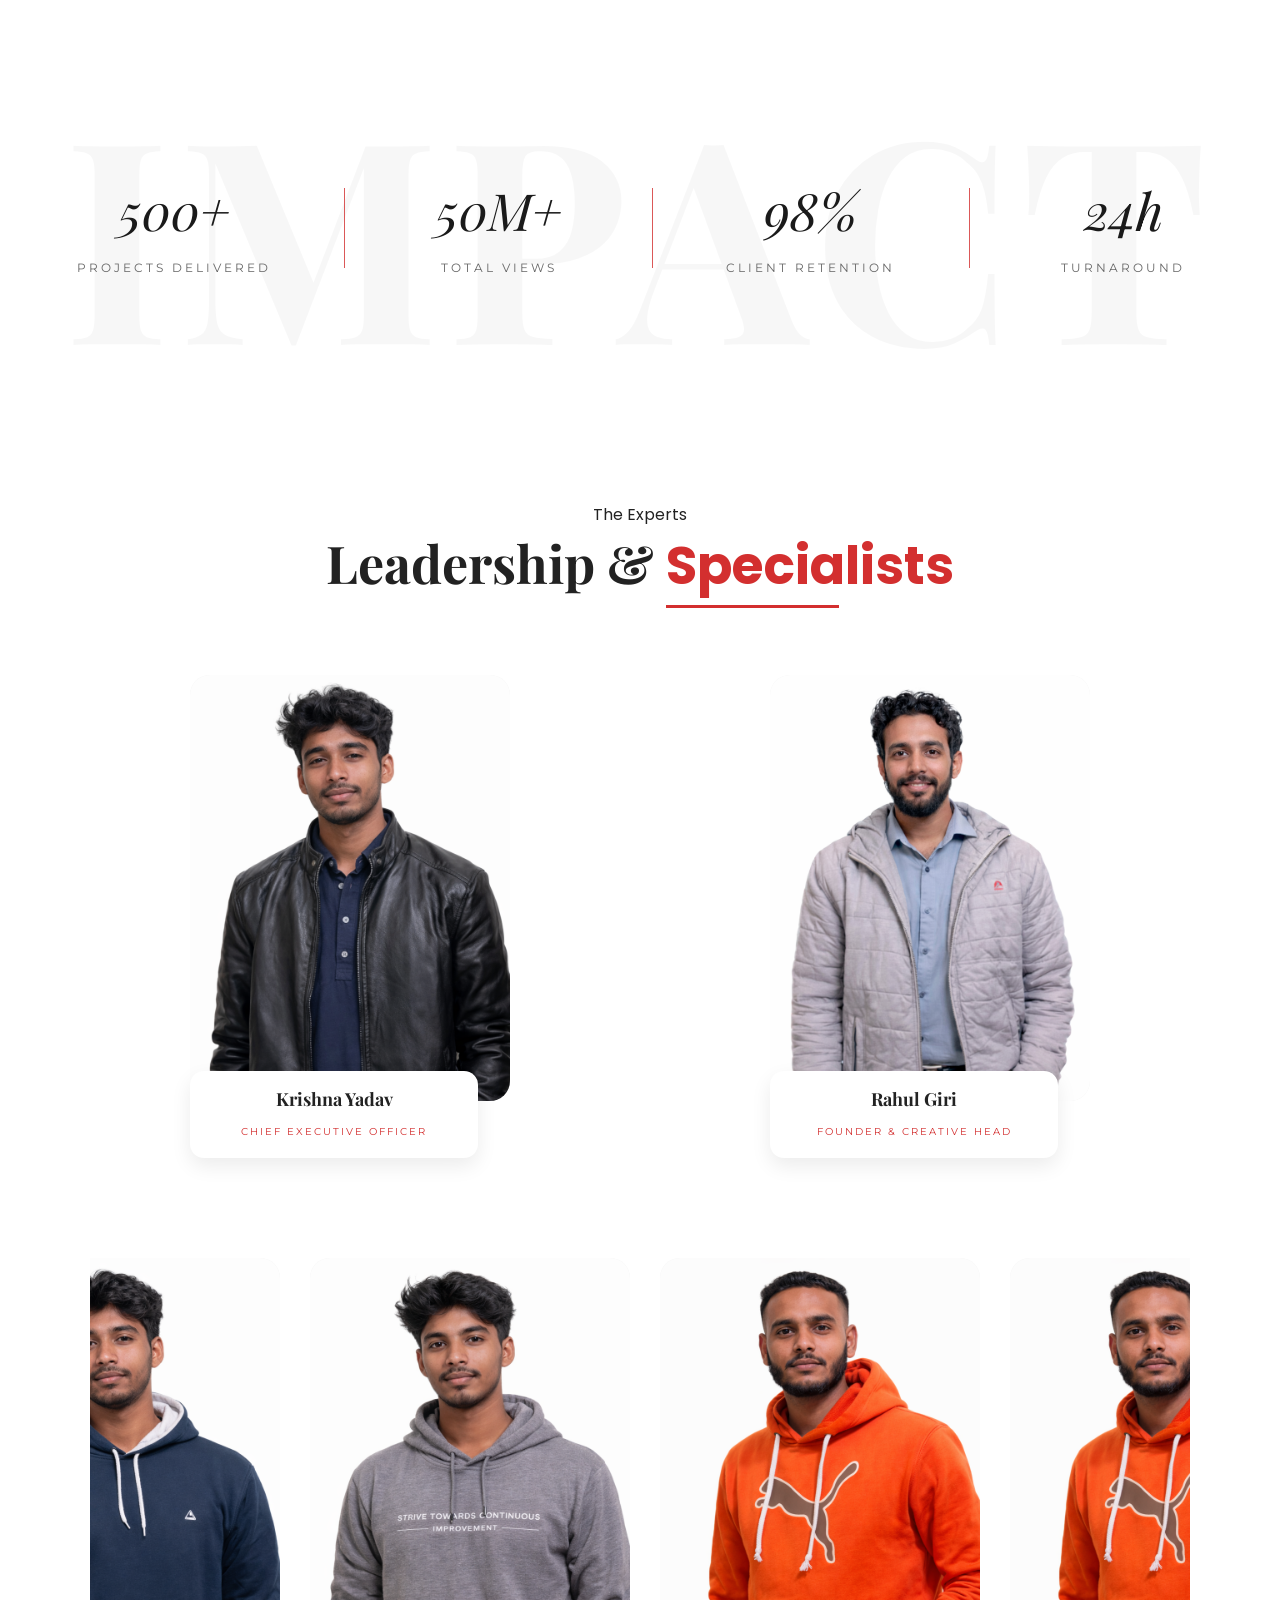
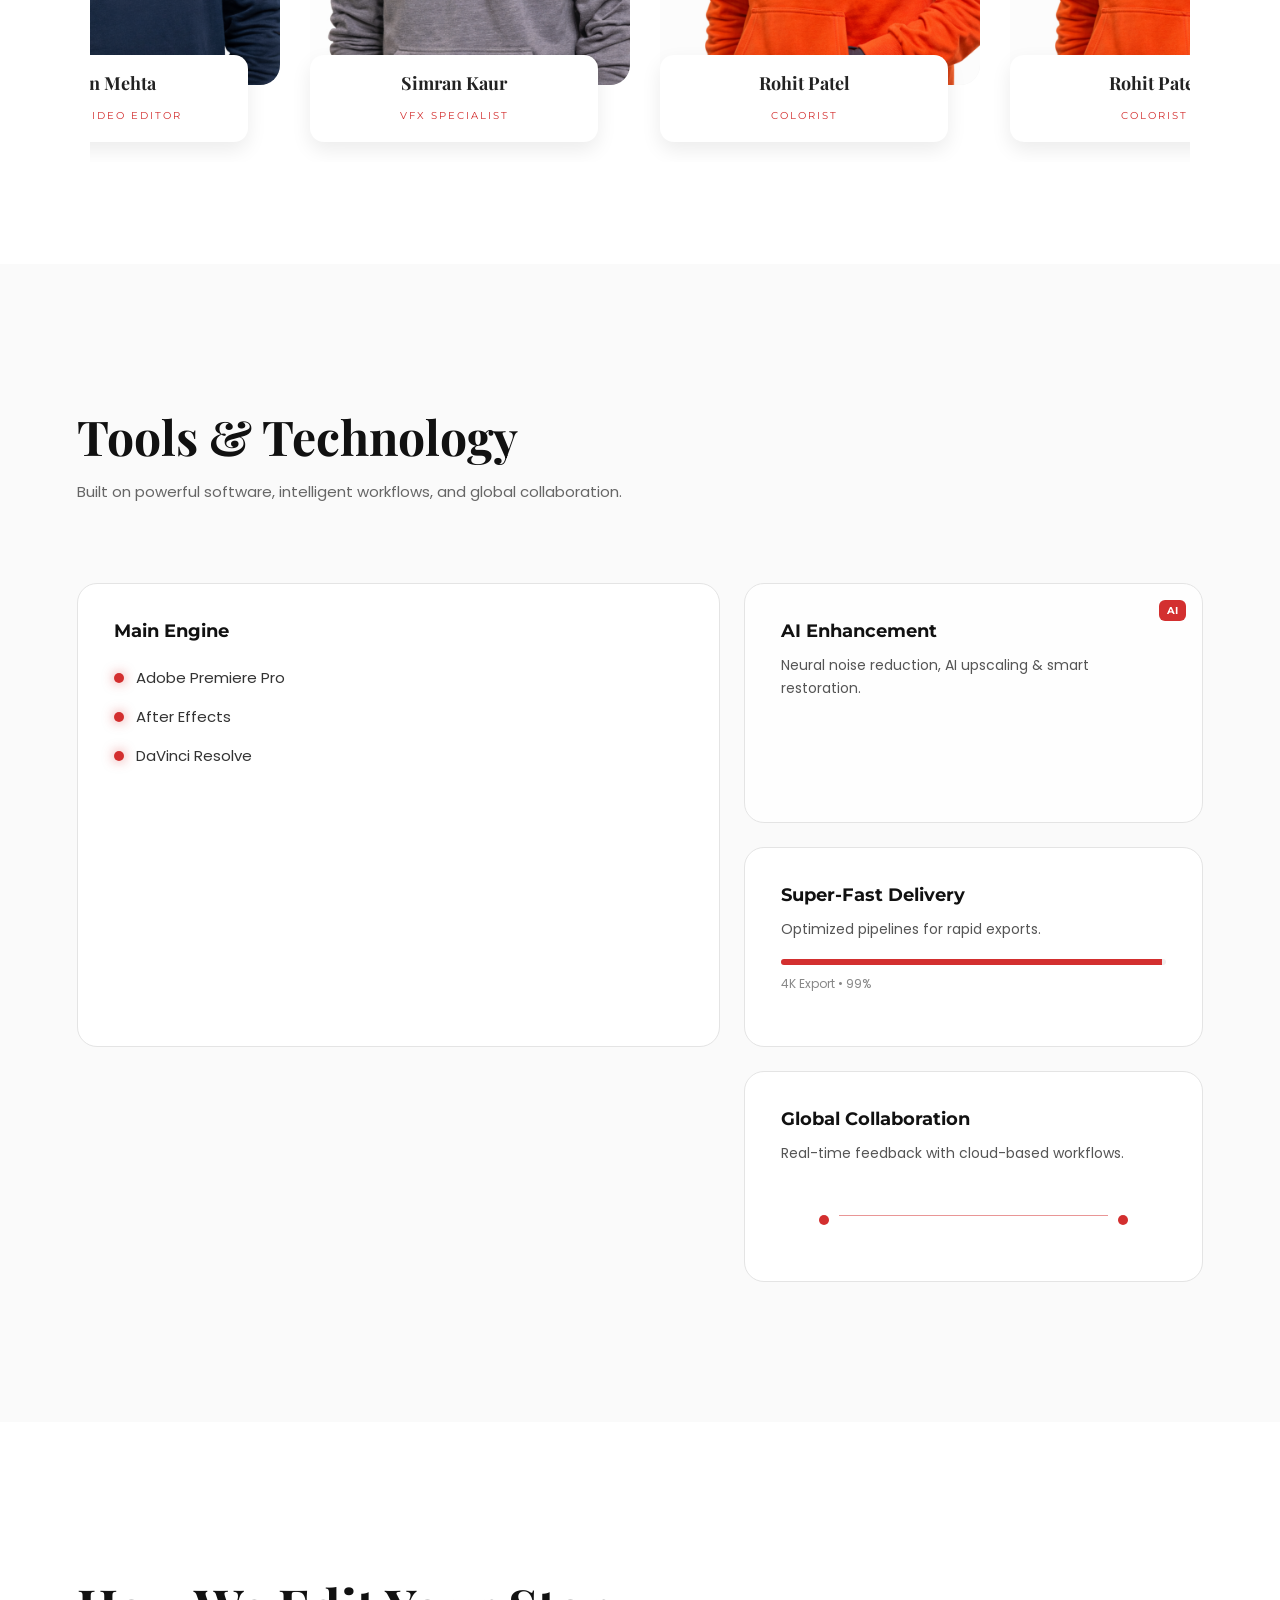
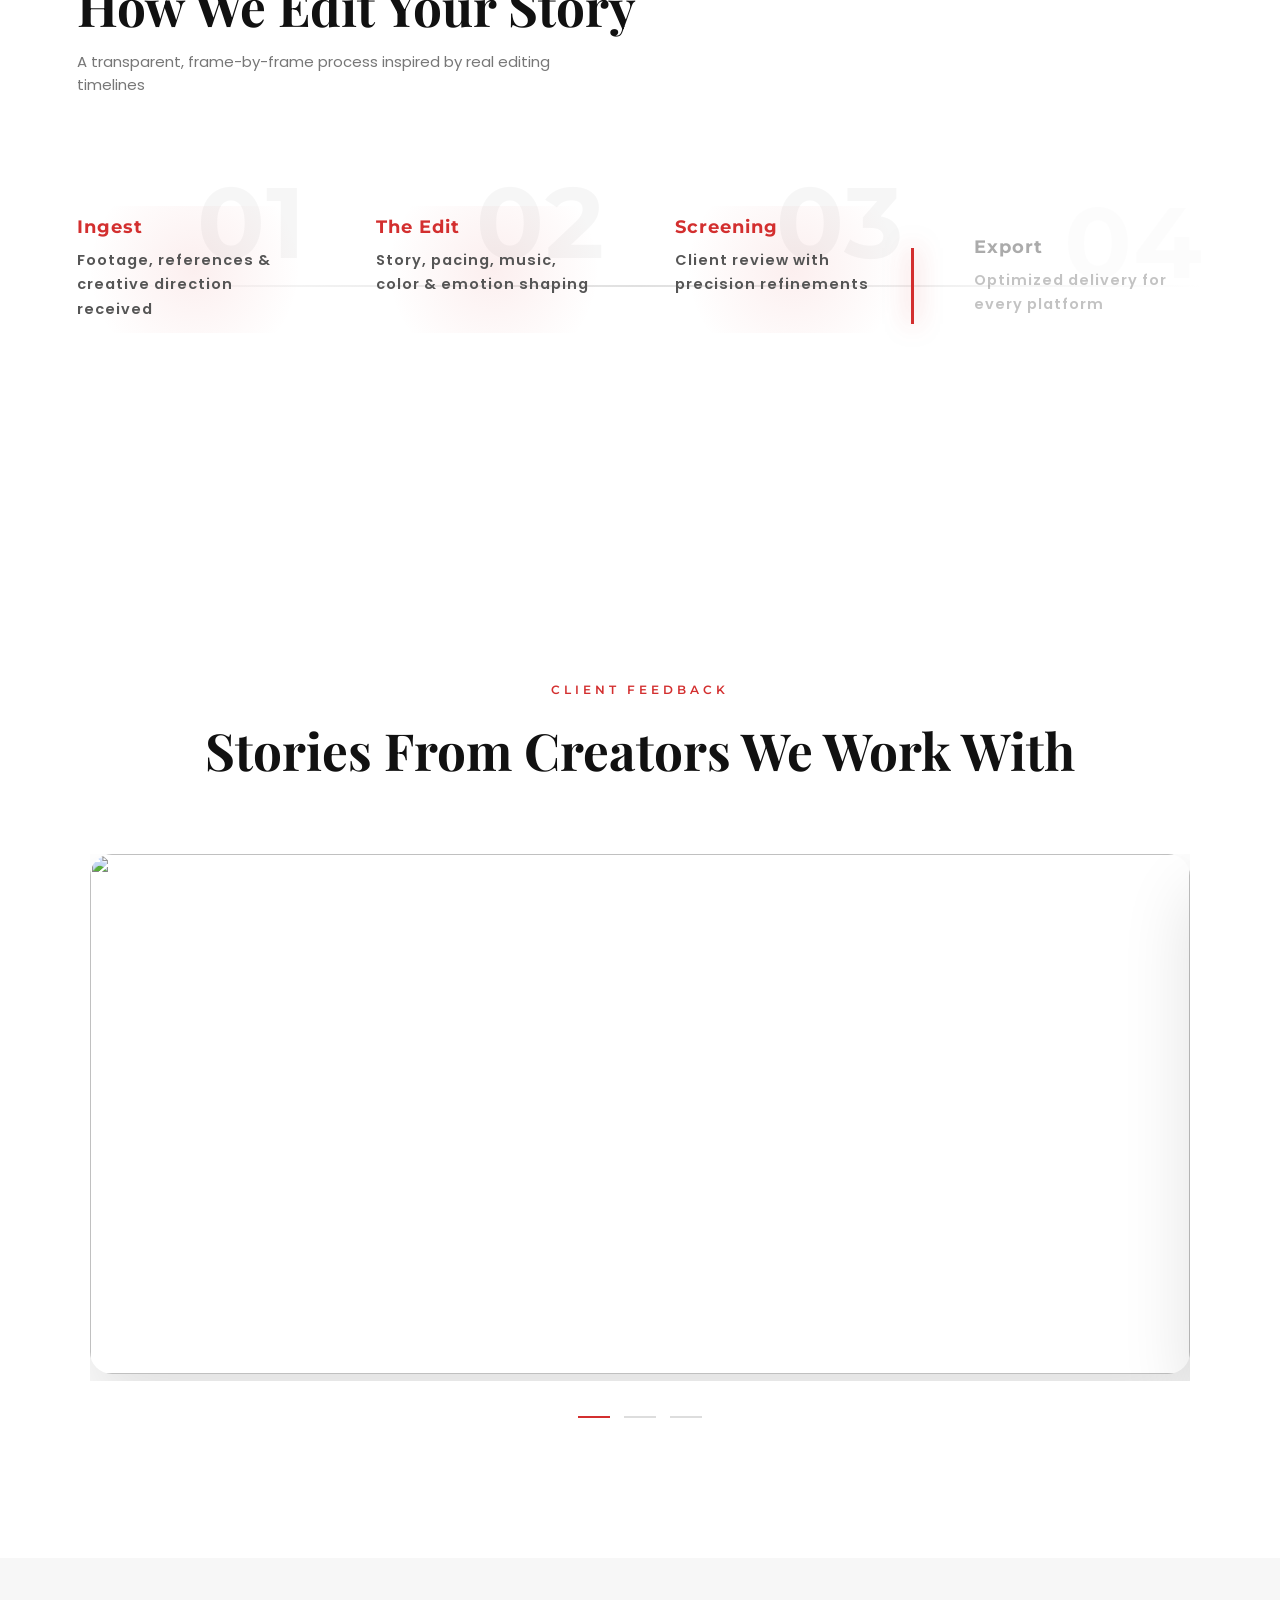
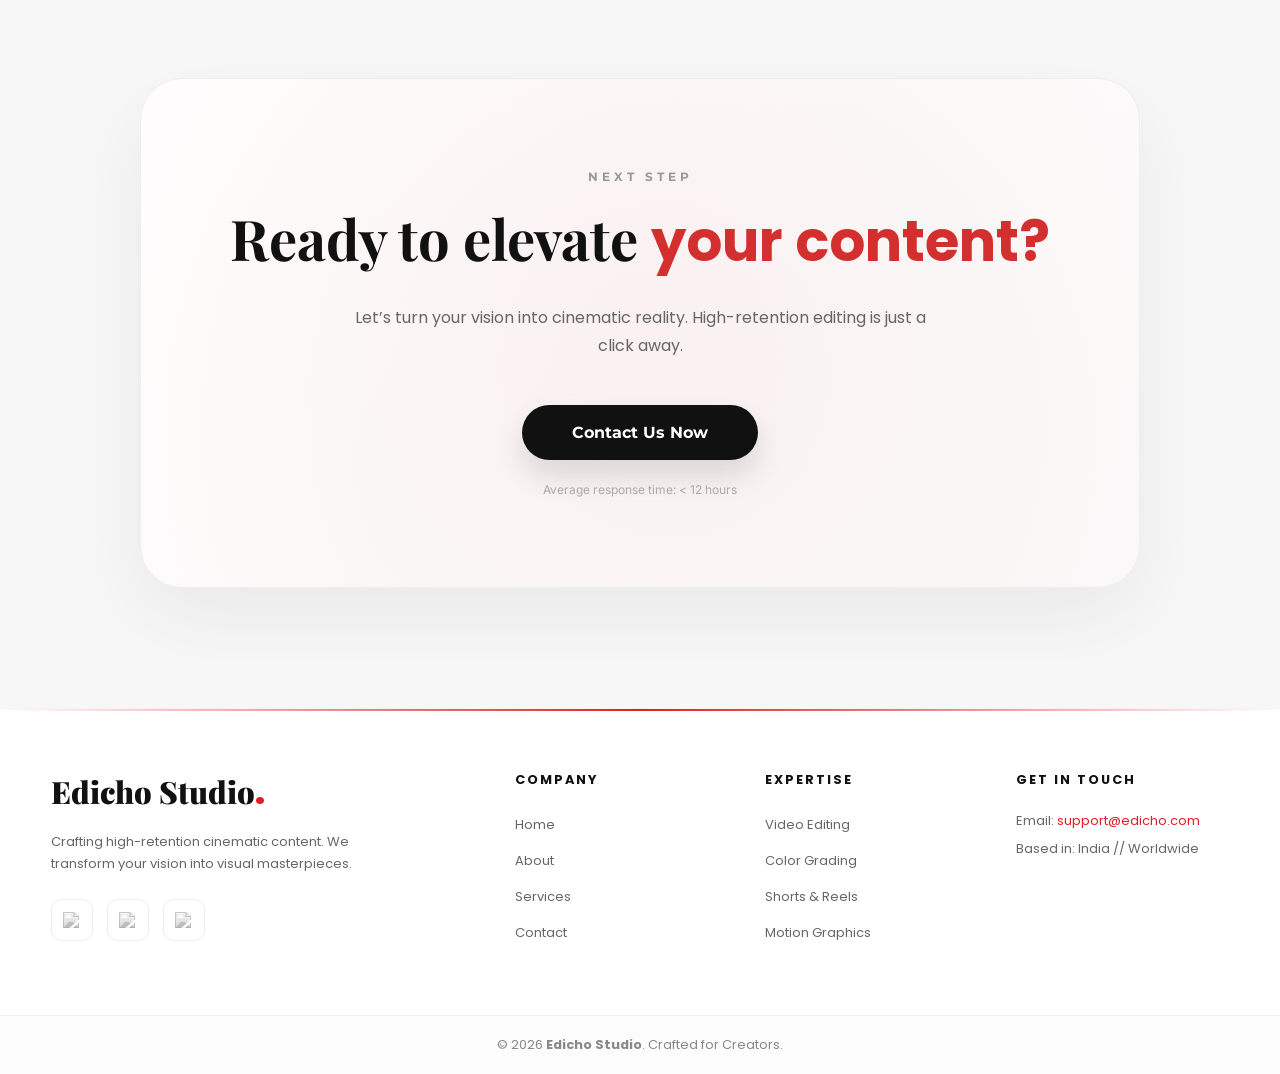
==== commit 65e3b5df: "update social media links" ====
--- a/about.html
+++ b/about.html
@@ -674,13 +674,13 @@
         </p>
 
         <div class="social-row">
-          <a href="#" class="social-icon yt">
+          <a href="https://www.youtube.com/@Edicho.production" class="social-icon yt">
             <img src="https://cdn.jsdelivr.net/gh/simple-icons/simple-icons/icons/youtube.svg">
           </a>
-          <a href="#" class="social-icon ig">
+          <a href="https://www.instagram.com/edicho.production/" class="social-icon ig">
             <img src="https://cdn.jsdelivr.net/gh/simple-icons/simple-icons/icons/instagram.svg">
           </a>
-          <a href="#" class="social-icon li">
+          <a href="https://www.linkedin.com/company/edicho-pvt-ltd/" class="social-icon li">
             <img src="https://cdn.jsdelivr.net/gh/simple-icons/simple-icons/icons/linkedin.svg">
           </a>
         </div>
@@ -708,7 +708,7 @@
 
       <div class="footer-box contact-box">
         <h3>Get in Touch</h3>
-        <p>Email: <a href="mailto:hello@edicho.com">hello@edicho.com</a></p>
+        <p>Email: <a href="mailto:support@edicho.com">support@edicho.com</a></p>
         <p>Based in: <span>India // Worldwide</span></p>
       </div>
 
--- a/style.css
+++ b/style.css
@@ -277,6 +277,11 @@
 overflow:hidden;
 }
 
+.seo-heading {
+  position: absolute;
+  left: -9999px;
+}
+
 /* =================================
 BACKGROUND
 ================================= */
@@ -1876,7 +1881,6 @@
 /* ************************* */
 
 /* ================= Our Process SECTION ================= */
-
 .workflow-section{
   padding:110px 8%;
   background:#f7f7f7;
@@ -2775,4 +2779,4 @@
     font-size:11px;
   }
 
-}+}
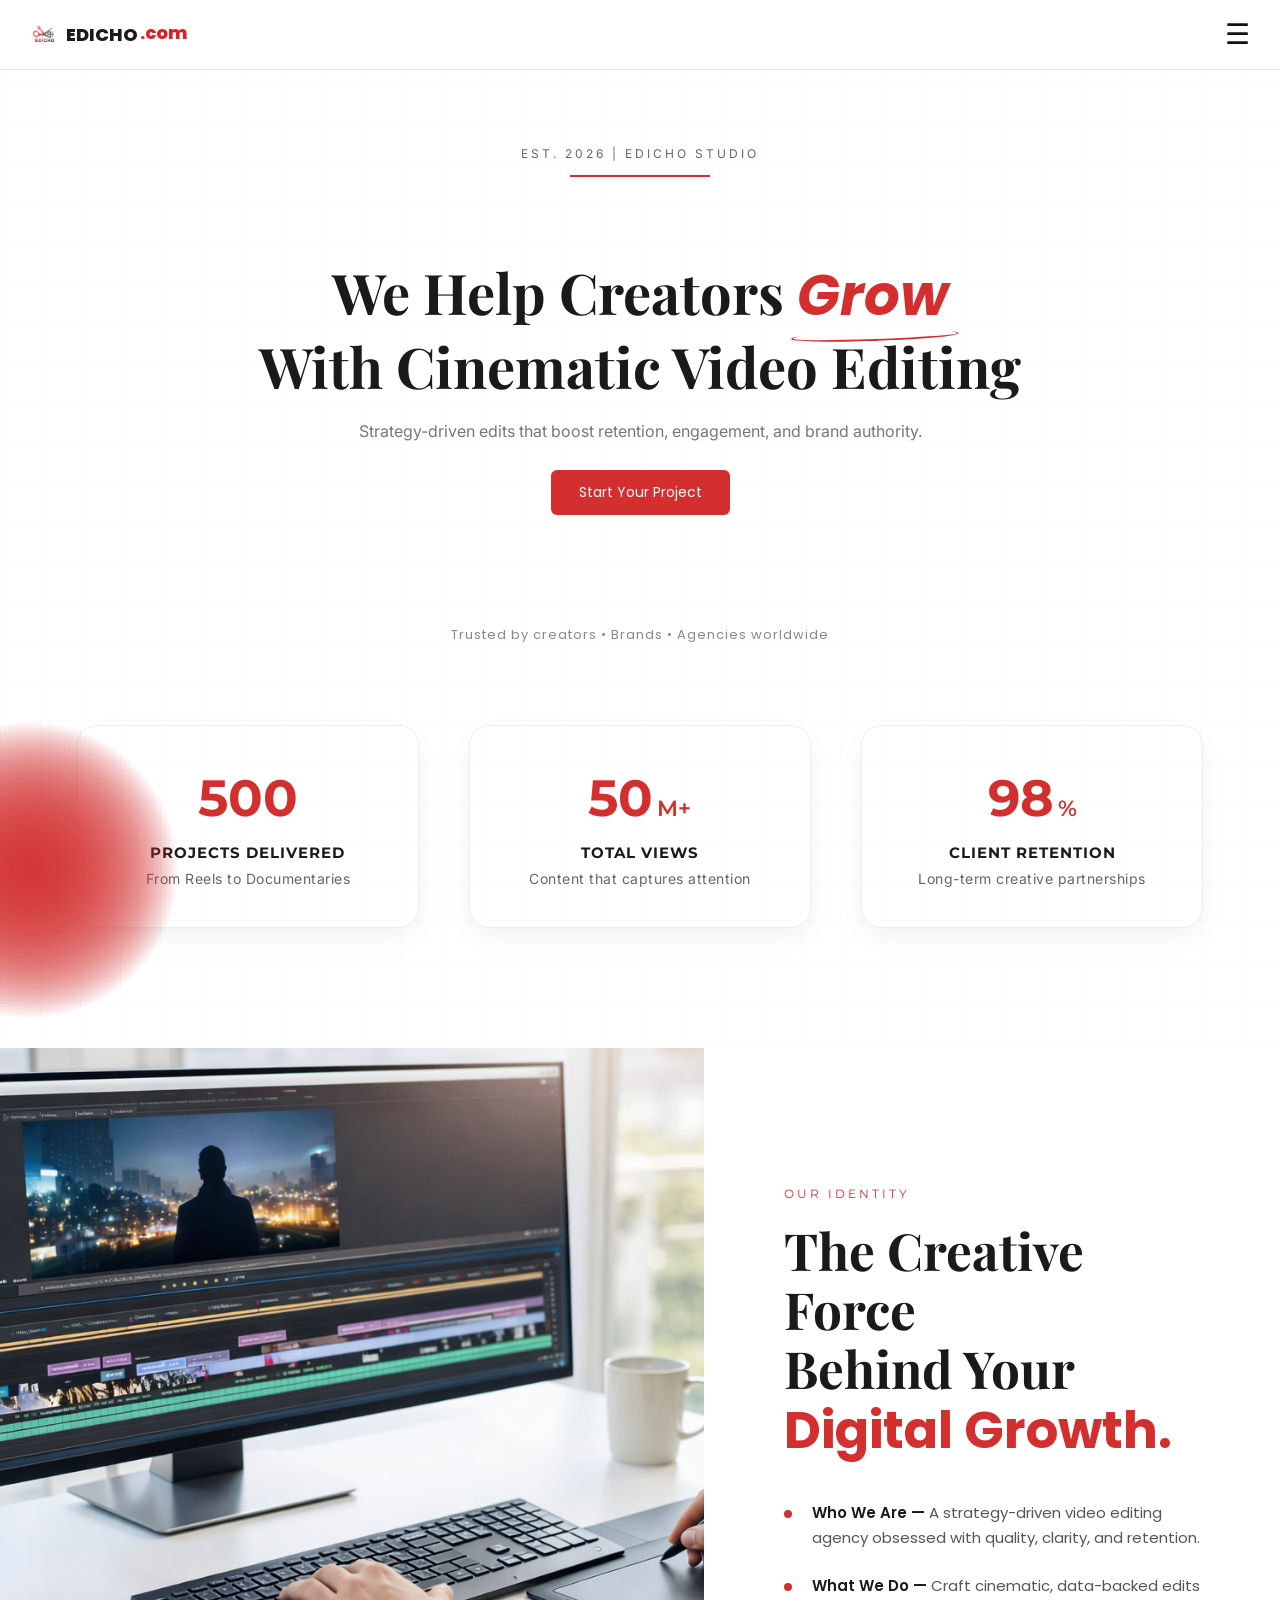
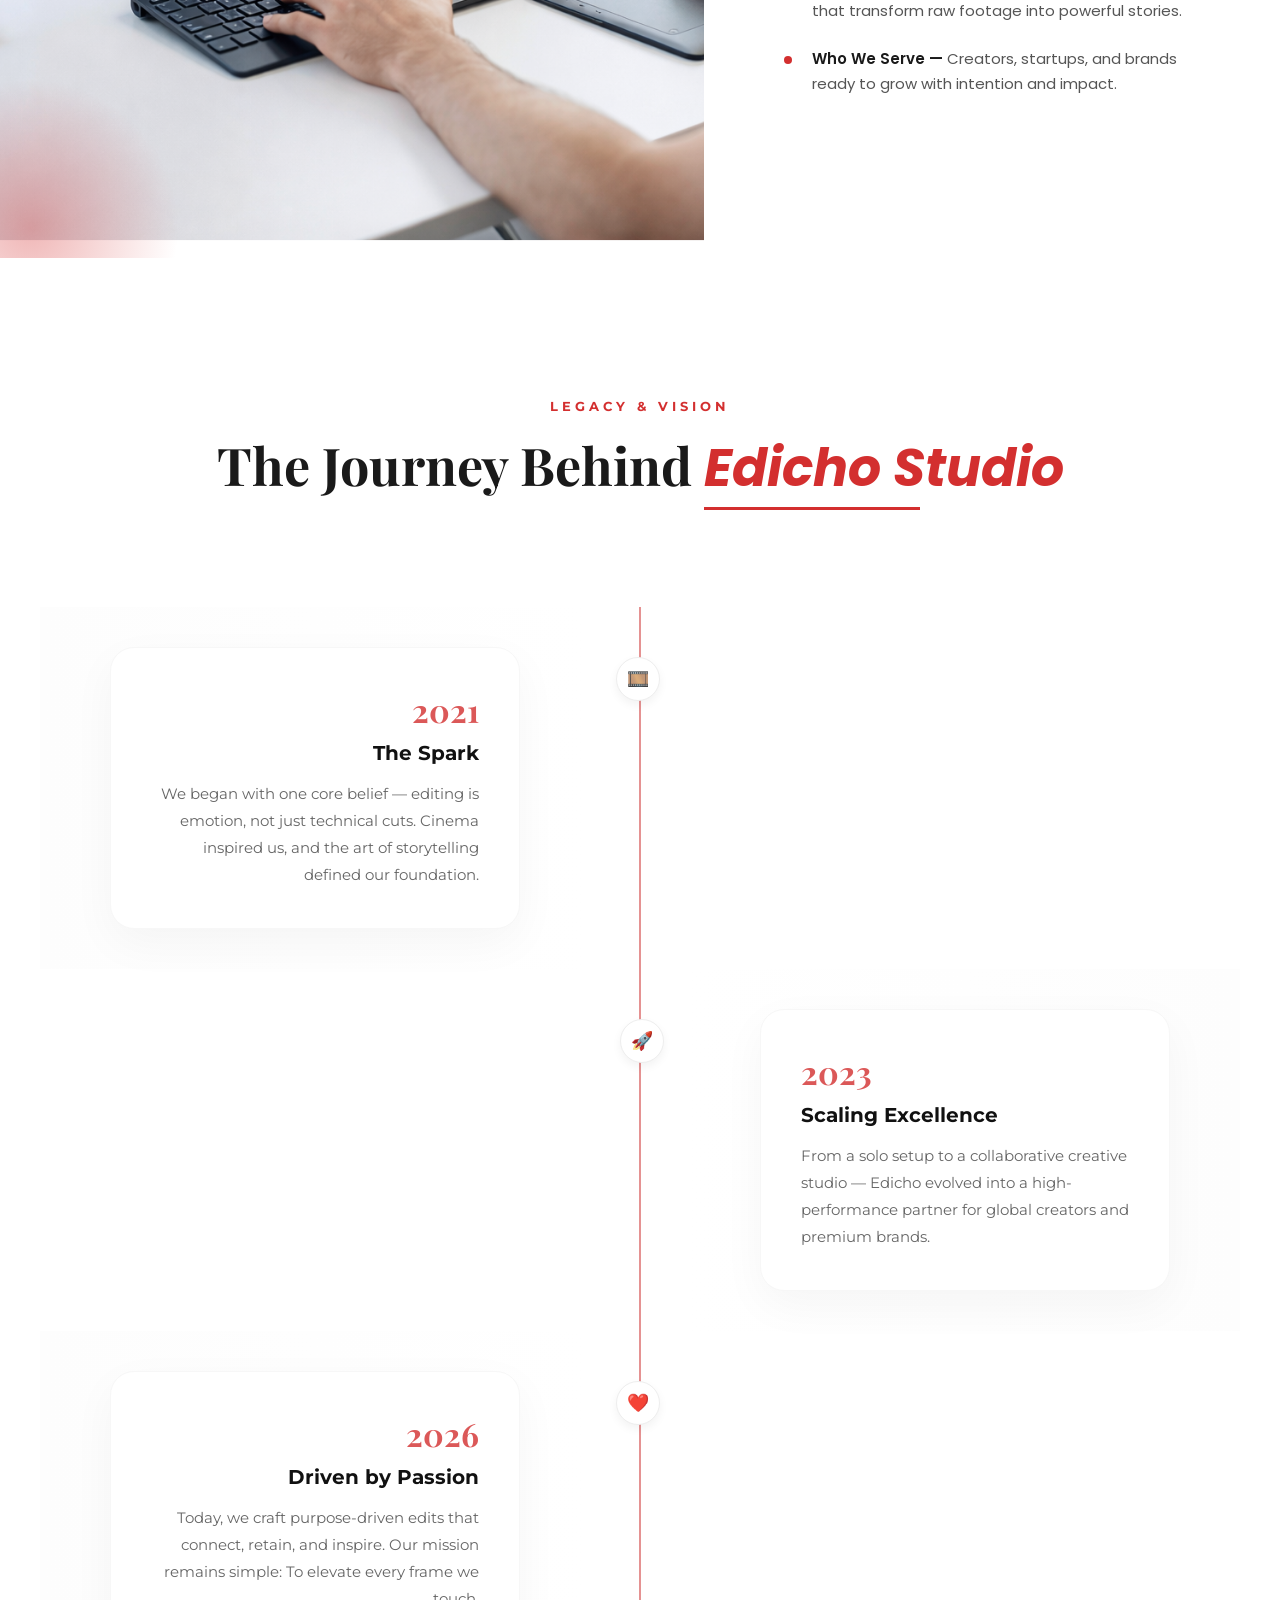
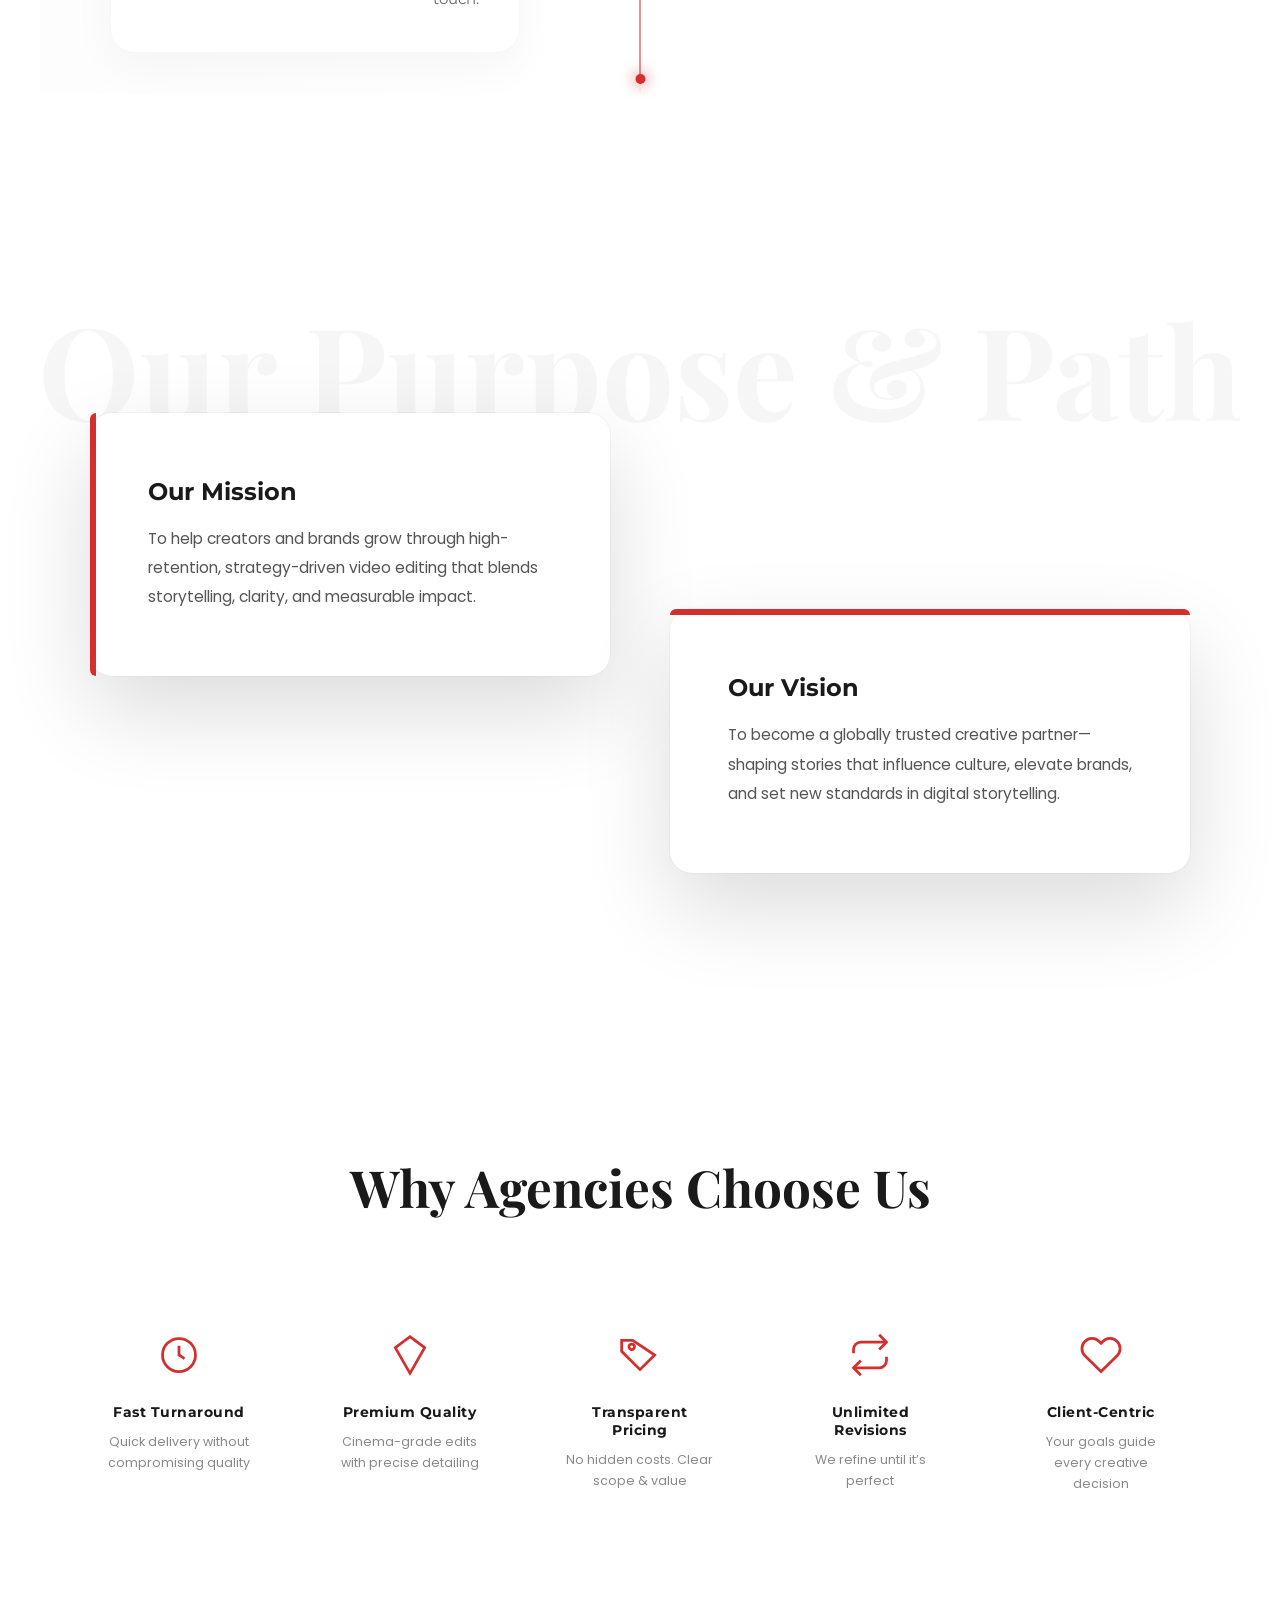
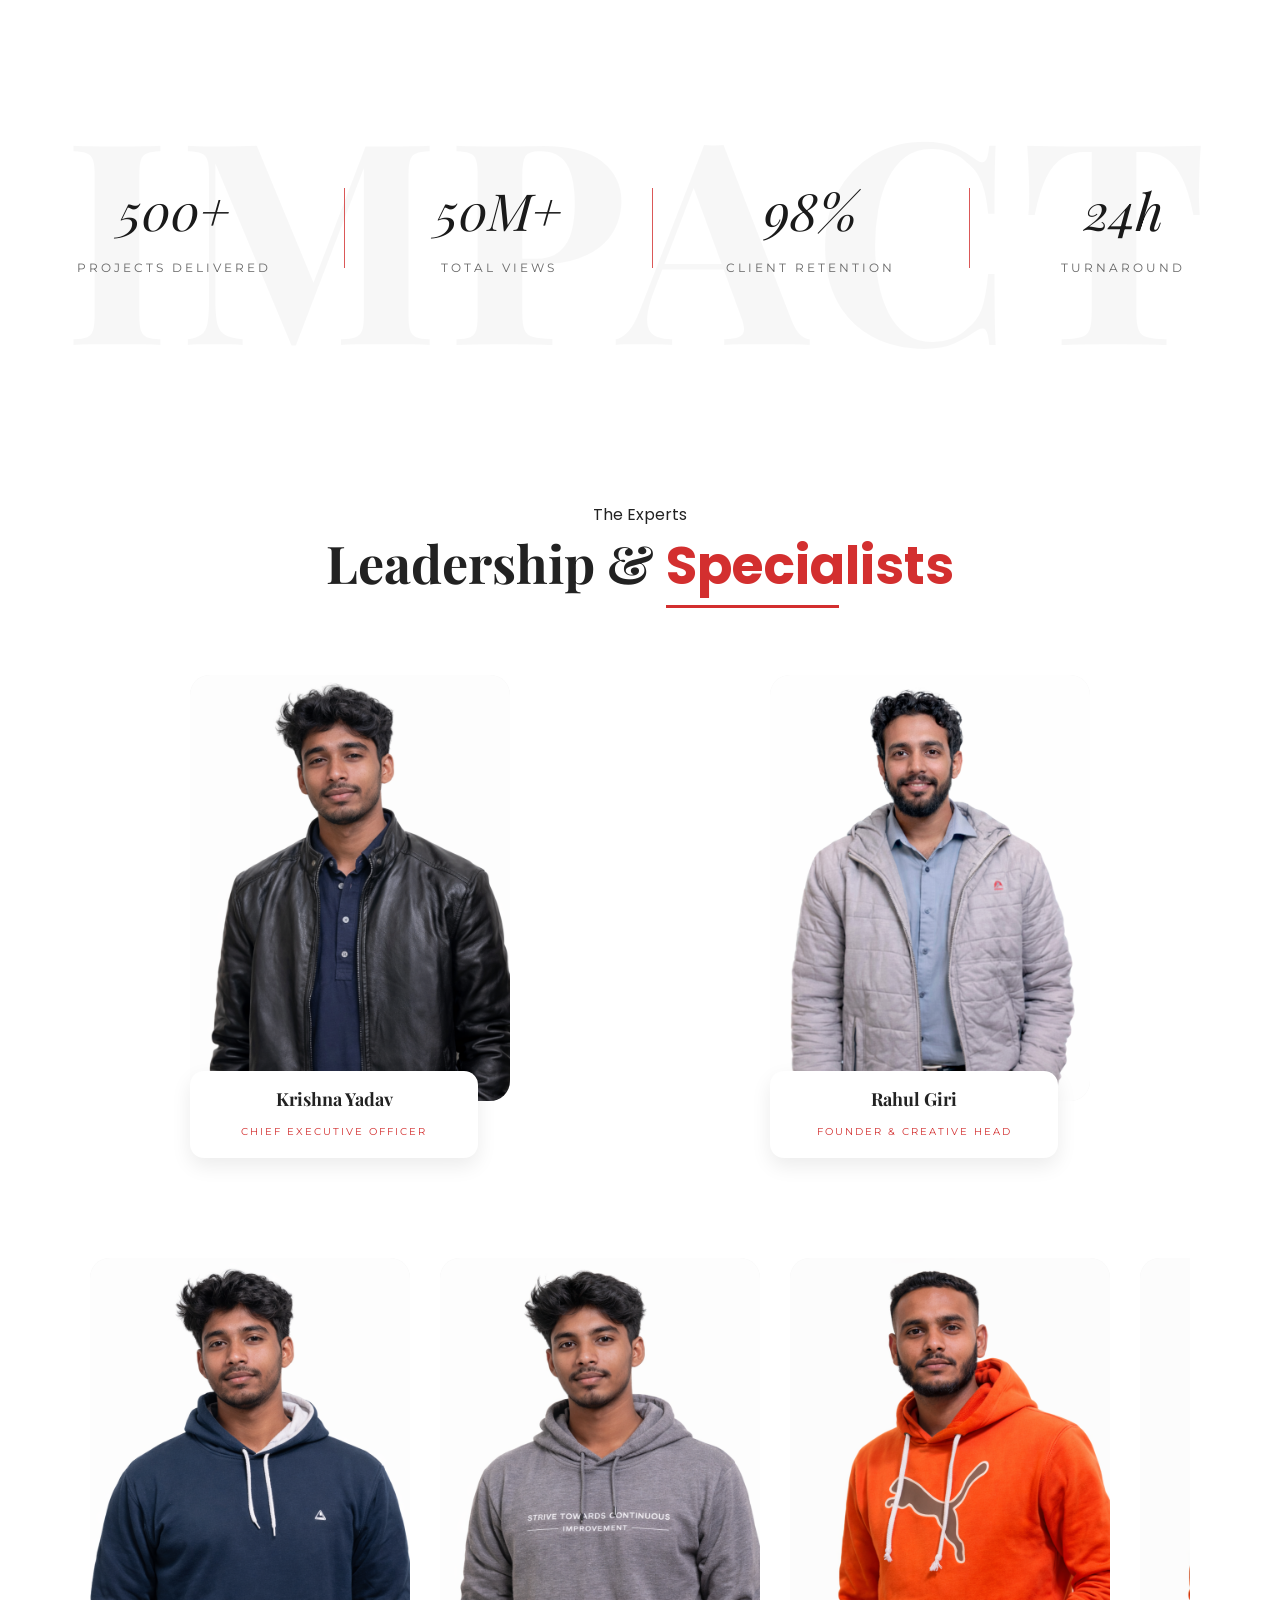
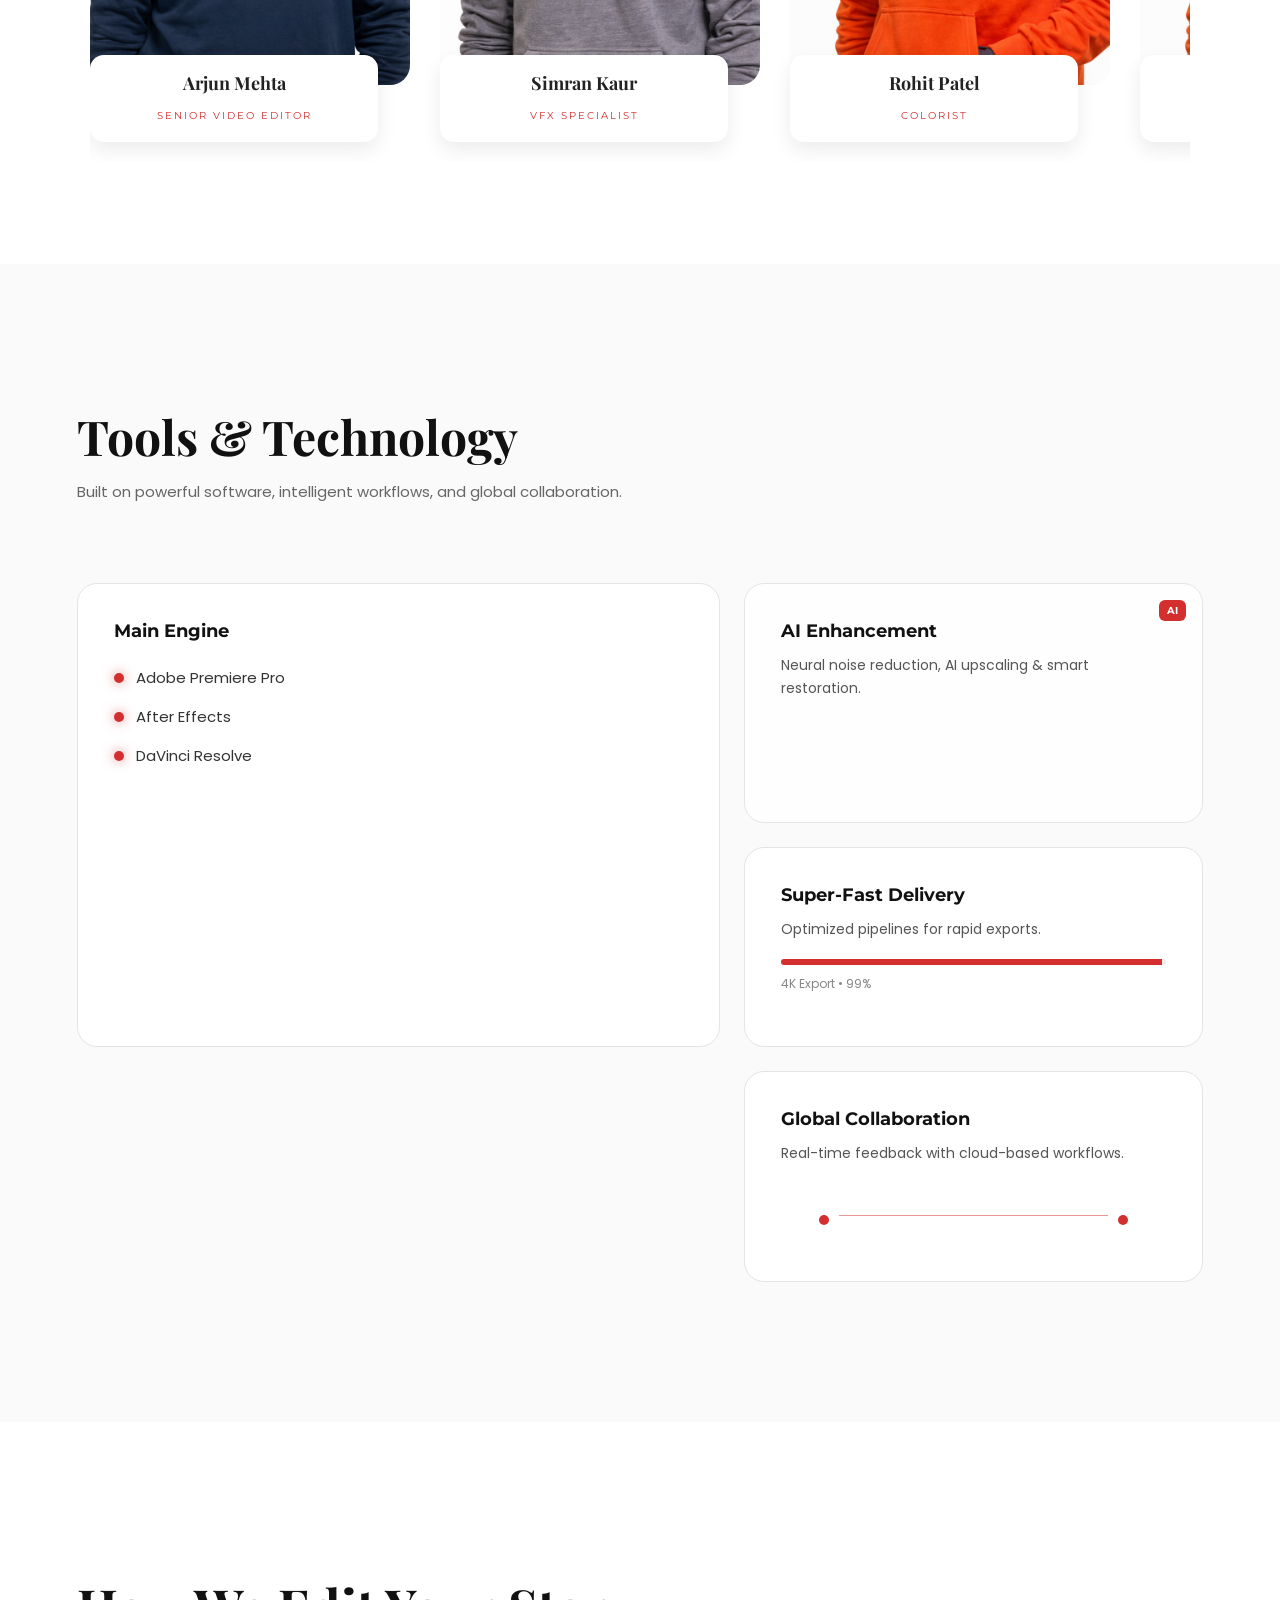
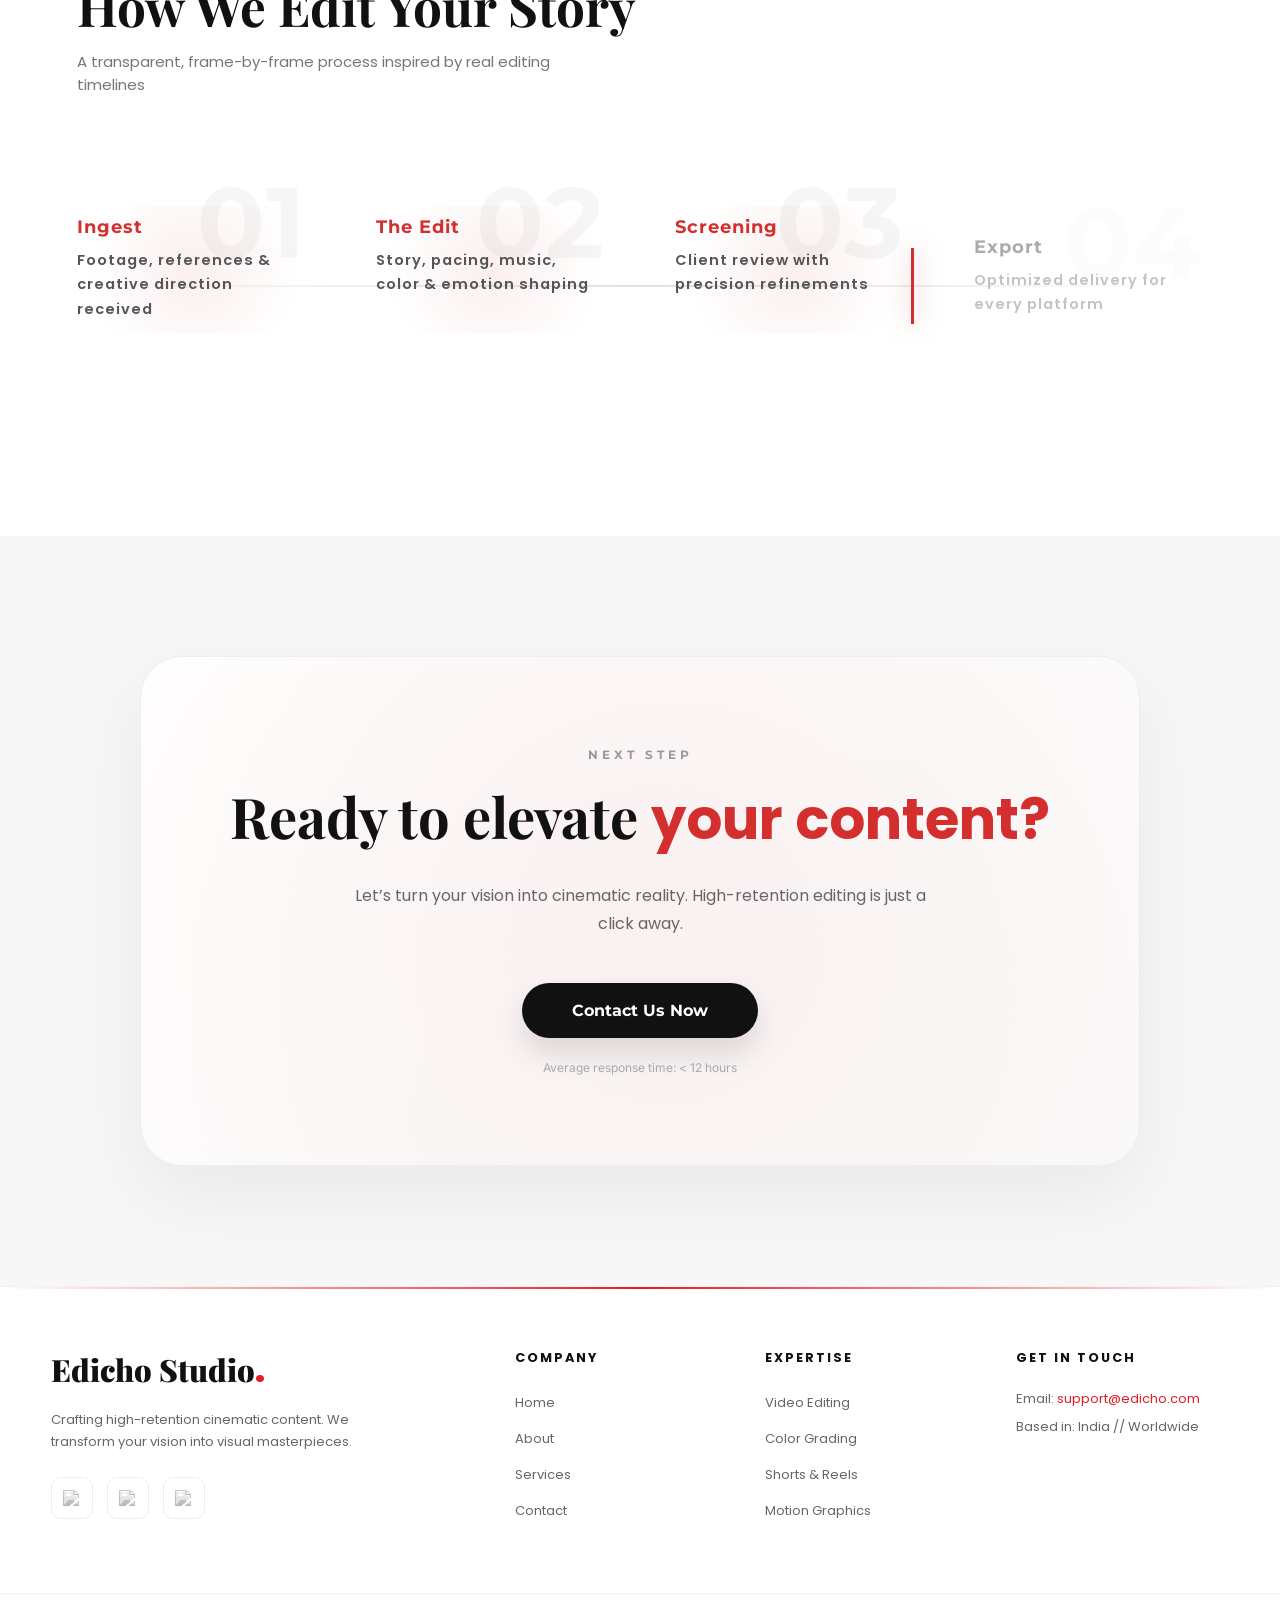
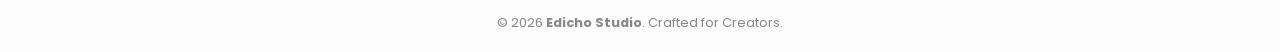
==== commit d417c761: "update" ====
--- a/about.html
+++ b/about.html
@@ -593,7 +593,7 @@
   <!-- --------------------------------------- -->
 
   <!-- ================= TESTIMONIAL SLIDER ================= -->
-  <section class="testimonial-premium">
+  <!-- <section class="testimonial-premium">
 
     <div class="testimonial-head">
       <span class="mini-label">CLIENT FEEDBACK</span>
@@ -628,16 +628,16 @@
     </div>
 
     <div class="testimonial-nav"></div>
-  </section>
+  </section> -->
 
   <!-- MODAL -->
-  <div class="testimonial-modal">
+  <!-- <div class="testimonial-modal">
     <div class="testimonial-backdrop"></div>
     <div class="testimonial-popup">
       <iframe id="testimonialIframe" allowfullscreen></iframe>
       <span class="close-modal">✕</span>
     </div>
-  </div>
+  </div> -->
 
 
 <!-- --------------------------------------- -->
--- a/style.css
+++ b/style.css
@@ -2211,57 +2211,6 @@
 background:#000;
 }
 
-.test-thumbnail-box img{
-width:100%;
-height:100%;
-object-fit:cover;
-filter:grayscale(100%);
-transition:.5s;
-}
-
-.test-video-card:hover img{
-filter:grayscale(0%);
-transform:scale(1.08);
-}
-
-
-/* PLAY ICON */
-
-.test-play-overlay{
-position:absolute;
-inset:0;
-display:flex;
-align-items:center;
-justify-content:center;
-background:rgba(0,0,0,.35);
-}
-
-.test-play-icon{
-width:70px;
-height:50px;
-background:#E31E24;
-border-radius:12px;
-position:relative;
-box-shadow:0 6px 20px rgba(0,0,0,.4);
-}
-
-.test-play-icon:before{
-content:'';
-position:absolute;
-top:50%;
-left:50%;
-transform:translate(-40%,-50%);
-border-left:18px solid #fff;
-border-top:12px solid transparent;
-border-bottom:12px solid transparent;
-}
-
-.test-video-card:hover .test-play-icon{
-transform:scale(1.15);
-transition:.3s;
-}
-
-
 /* TEXT */
 
 .test-card-info{
@@ -2332,6 +2281,28 @@
 
 .test-close-btn:hover{
 background:#E31E24;
+}
+
+/* VIDEO */
+
+.test-thumbnail-box{
+position:relative;
+aspect-ratio:16/9;
+overflow:hidden;
+background:#000;
+}
+
+.test-local-video{
+width:100%;
+height:100%;
+object-fit:contain;
+display:block;
+background:#000;
+transition:.4s;
+}
+
+.test-video-card:hover .test-local-video{
+transform:scale(1.03);
 }
 
 
--- a/about.css
+++ b/about.css
@@ -1605,7 +1605,7 @@
 /* ====================================================== */
 
 /* ================= SLIDER ================= */
-.testimonial-premium{
+/* .testimonial-premium{
   padding:140px 6%;
   background:#ffffff;
 }
@@ -1628,10 +1628,10 @@
   font-size:clamp(36px,4vw,52px);
   color:#111;
   margin-top:15px;
-}
+} */
 
 /* STAGE */
-.testimonial-stage{
+/* .testimonial-stage{
   max-width:1100px;
   margin:auto;
   overflow:hidden;
@@ -1654,10 +1654,10 @@
   object-fit:cover;
   border-radius:22px;
   box-shadow:0 35px 70px rgba(0,0,0,0.12);
-}
+} */
 
 /* OVERLAY */
-.card-overlay{
+/* .card-overlay{
   position:absolute;
   inset:0;
   background:linear-gradient(to top, rgba(0,0,0,0.35), transparent);
@@ -1671,10 +1671,10 @@
 
 .testimonial-card:hover .card-overlay{
   opacity:1;
-}
+} */
 
 /* PLAY */
-.play-circle{
+/* .play-circle{
   width:90px;
   height:90px;
   border:2px solid #fff;
@@ -1690,10 +1690,10 @@
   border-left:22px solid #fff;
   border-top:14px solid transparent;
   border-bottom:14px solid transparent;
-}
+} */
 
 /* DOTS */
-.testimonial-nav{
+/* .testimonial-nav{
   display:flex;
   justify-content:center;
   gap:14px;
@@ -1708,10 +1708,10 @@
 
 .testimonial-nav span.active{
   background:#d32f2f;
-}
+} */
 
 /* MODAL */
-.testimonial-modal{
+/* .testimonial-modal{
   position:fixed;
   inset:0;
   display:none;
@@ -1752,11 +1752,11 @@
   color:#fff;
   font-size:22px;
   cursor:pointer;
-}
+} */
 
 /* MOBILE */
 /* ================= MOBILE VIDEO FIX ================= */
-@media (max-width: 768px) {
+/* @media (max-width: 768px) {
 
   .testimonial-stage{
     padding: 0 10px;
@@ -1772,15 +1772,15 @@
     object-fit: cover;
     object-position: center;      
     border-radius: 18px;
-  }
+  } */
 
   /* Softer shadow on mobile */
-  .testimonial-card img{
+  /* .testimonial-card img{
     box-shadow: 0 20px 40px rgba(0,0,0,0.12);
-  }
+  } */
 
   /* Overlay always slightly visible (premium feel) */
-  .card-overlay{
+  /* .card-overlay{
     opacity: 1;
     background: linear-gradient(
       to top,
@@ -1788,10 +1788,10 @@
       rgba(0,0,0,0.1),
       transparent
     );
-  }
+  } */
 
   /* Smaller Play Button */
-  .play-circle{
+  /* .play-circle{
     width: 64px;
     height: 64px;
     border-width: 1.8px;
@@ -1803,14 +1803,14 @@
     border-left: 16px solid #fff;
     border-top: 10px solid transparent;
     border-bottom: 10px solid transparent;
-  }
+  } */
 
   /* Reduce spacing */
-  .testimonial-nav{
+  /* .testimonial-nav{
     margin-top: 24px;
   }
 
   .testimonial-premium{
     padding: 90px 5%;
   }
-}
+} */
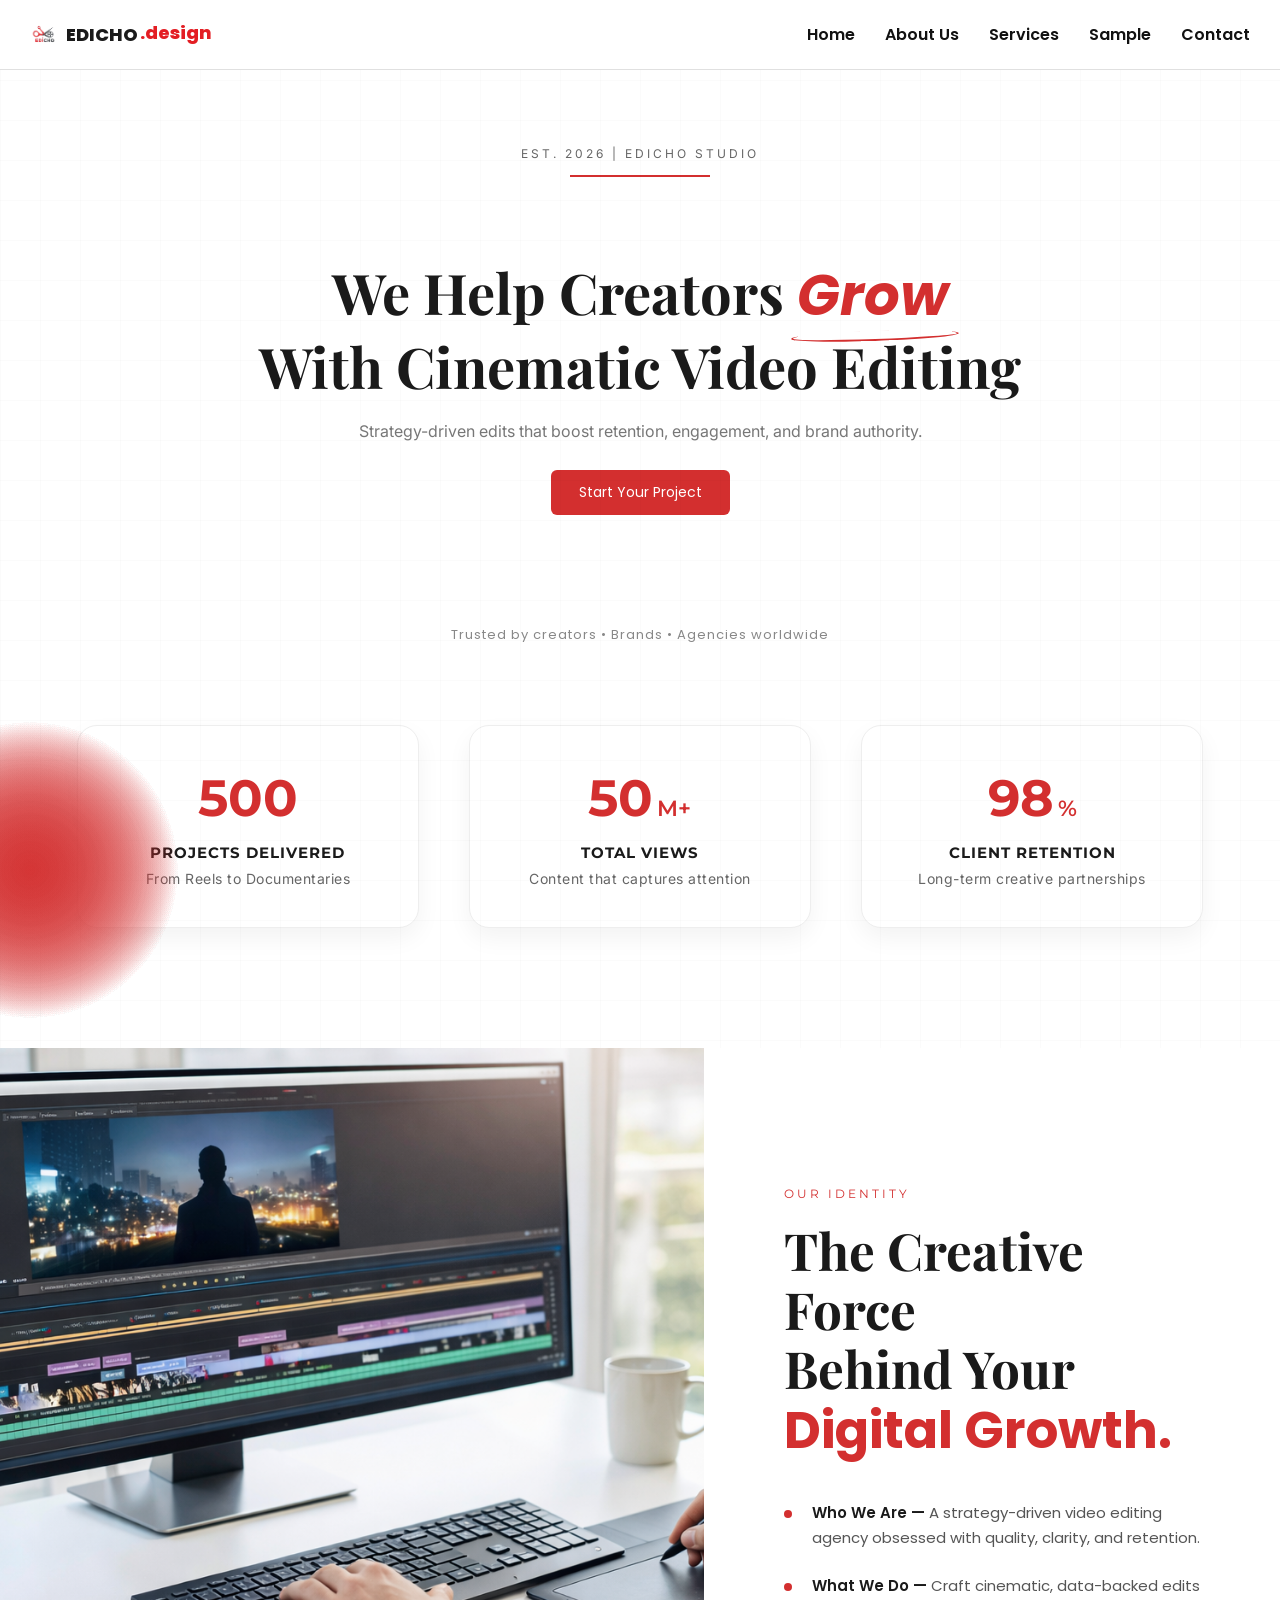
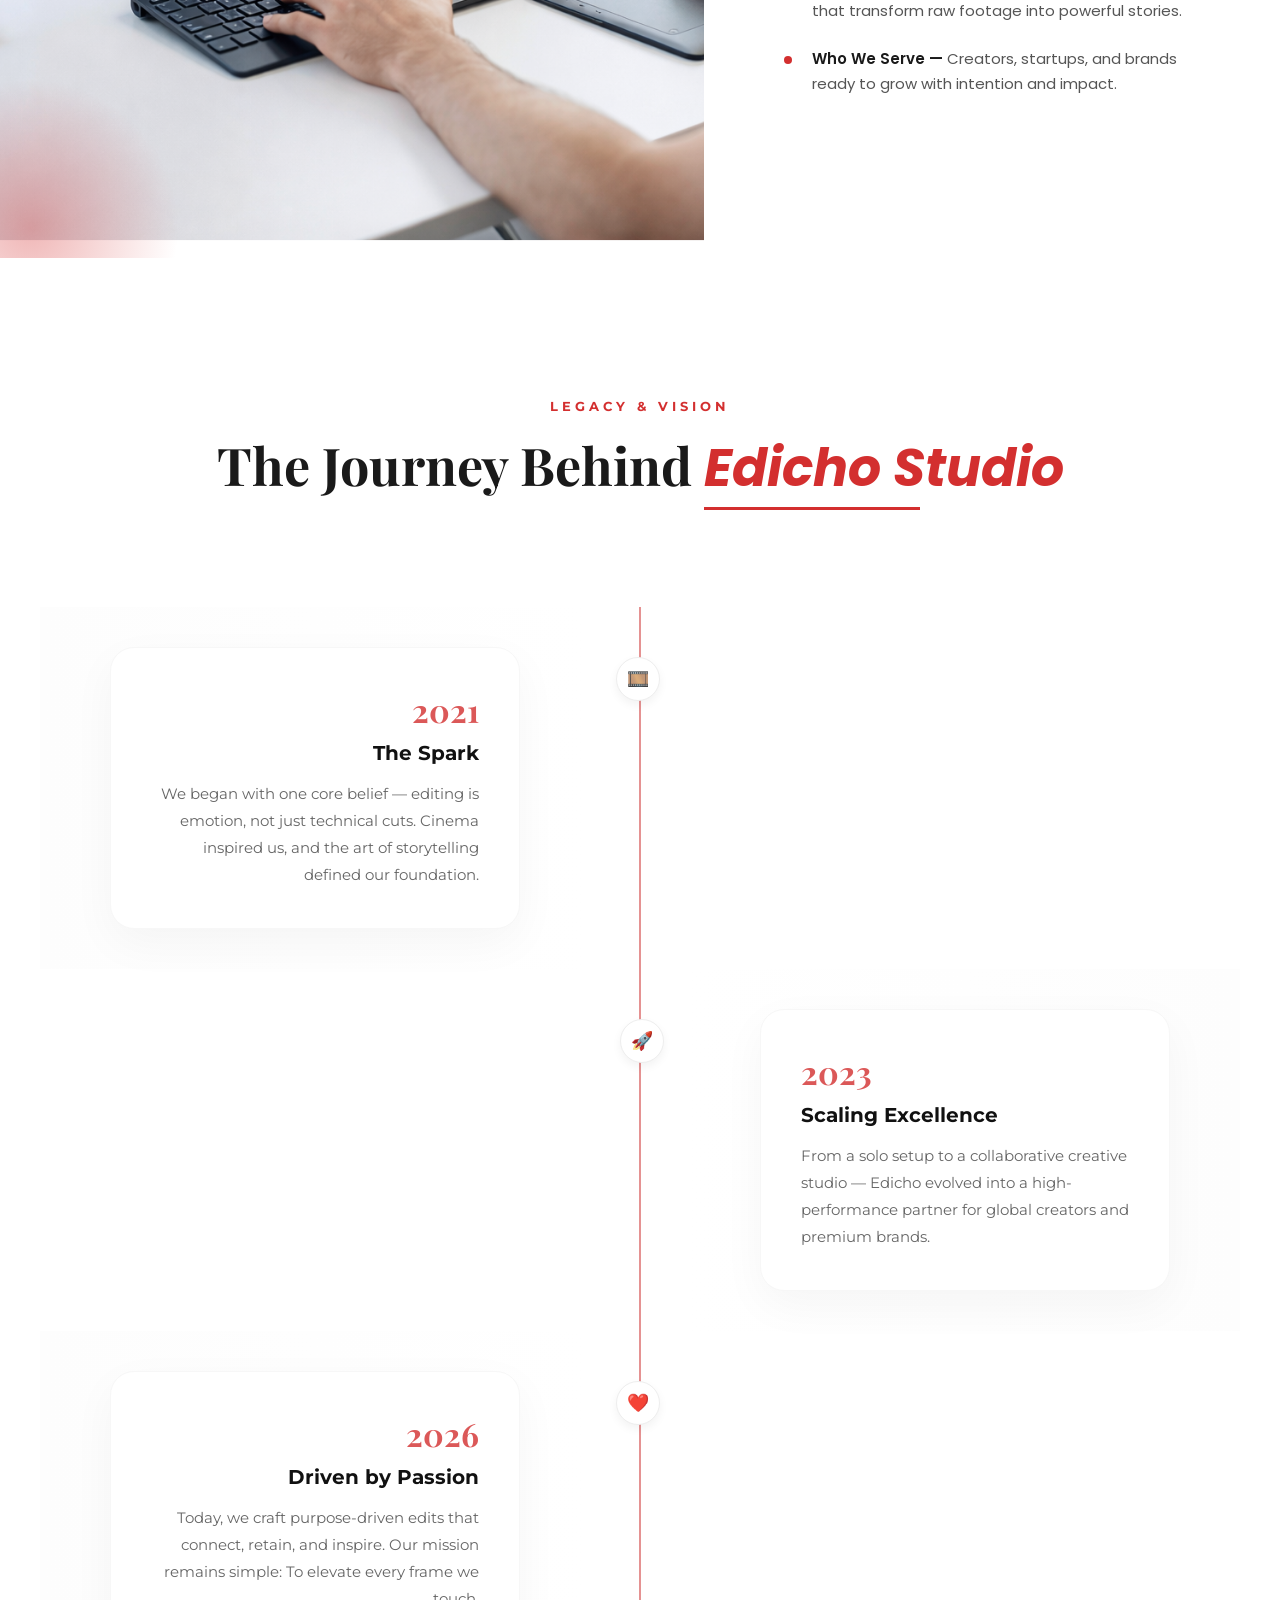
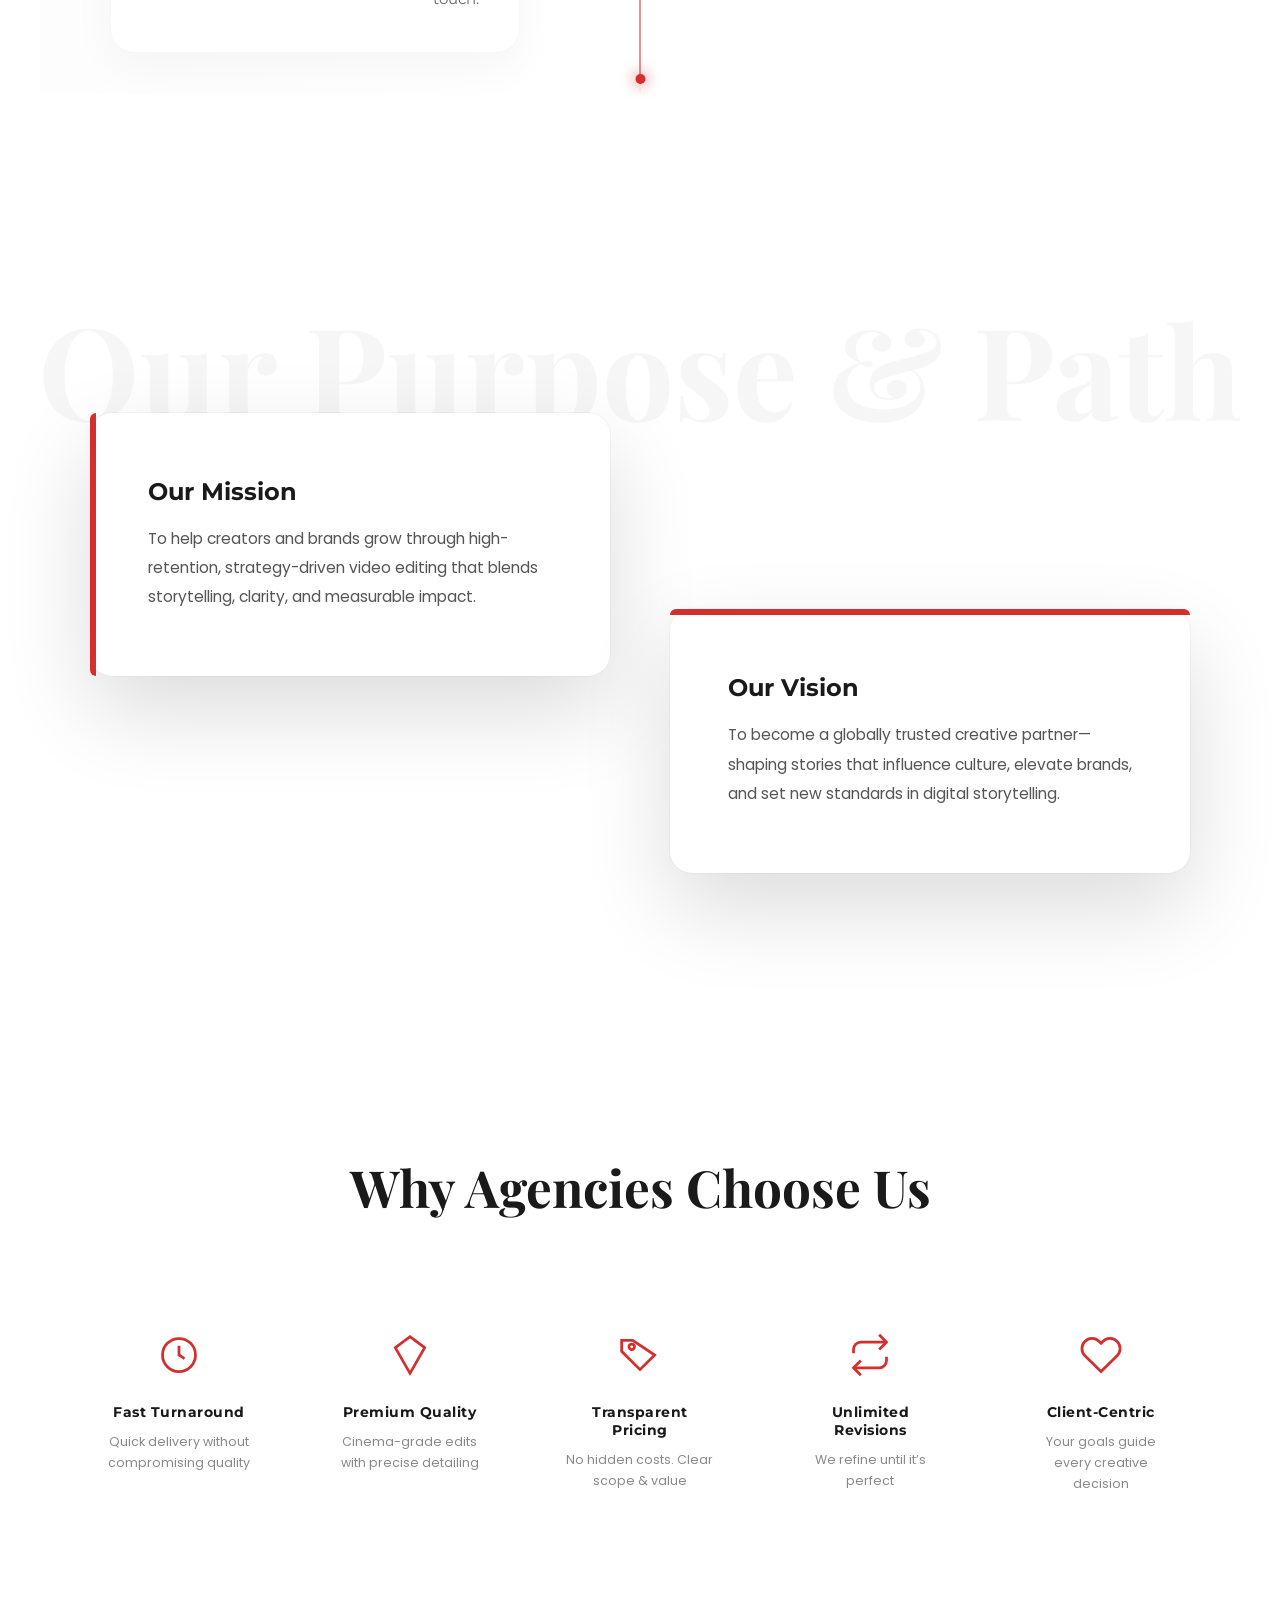
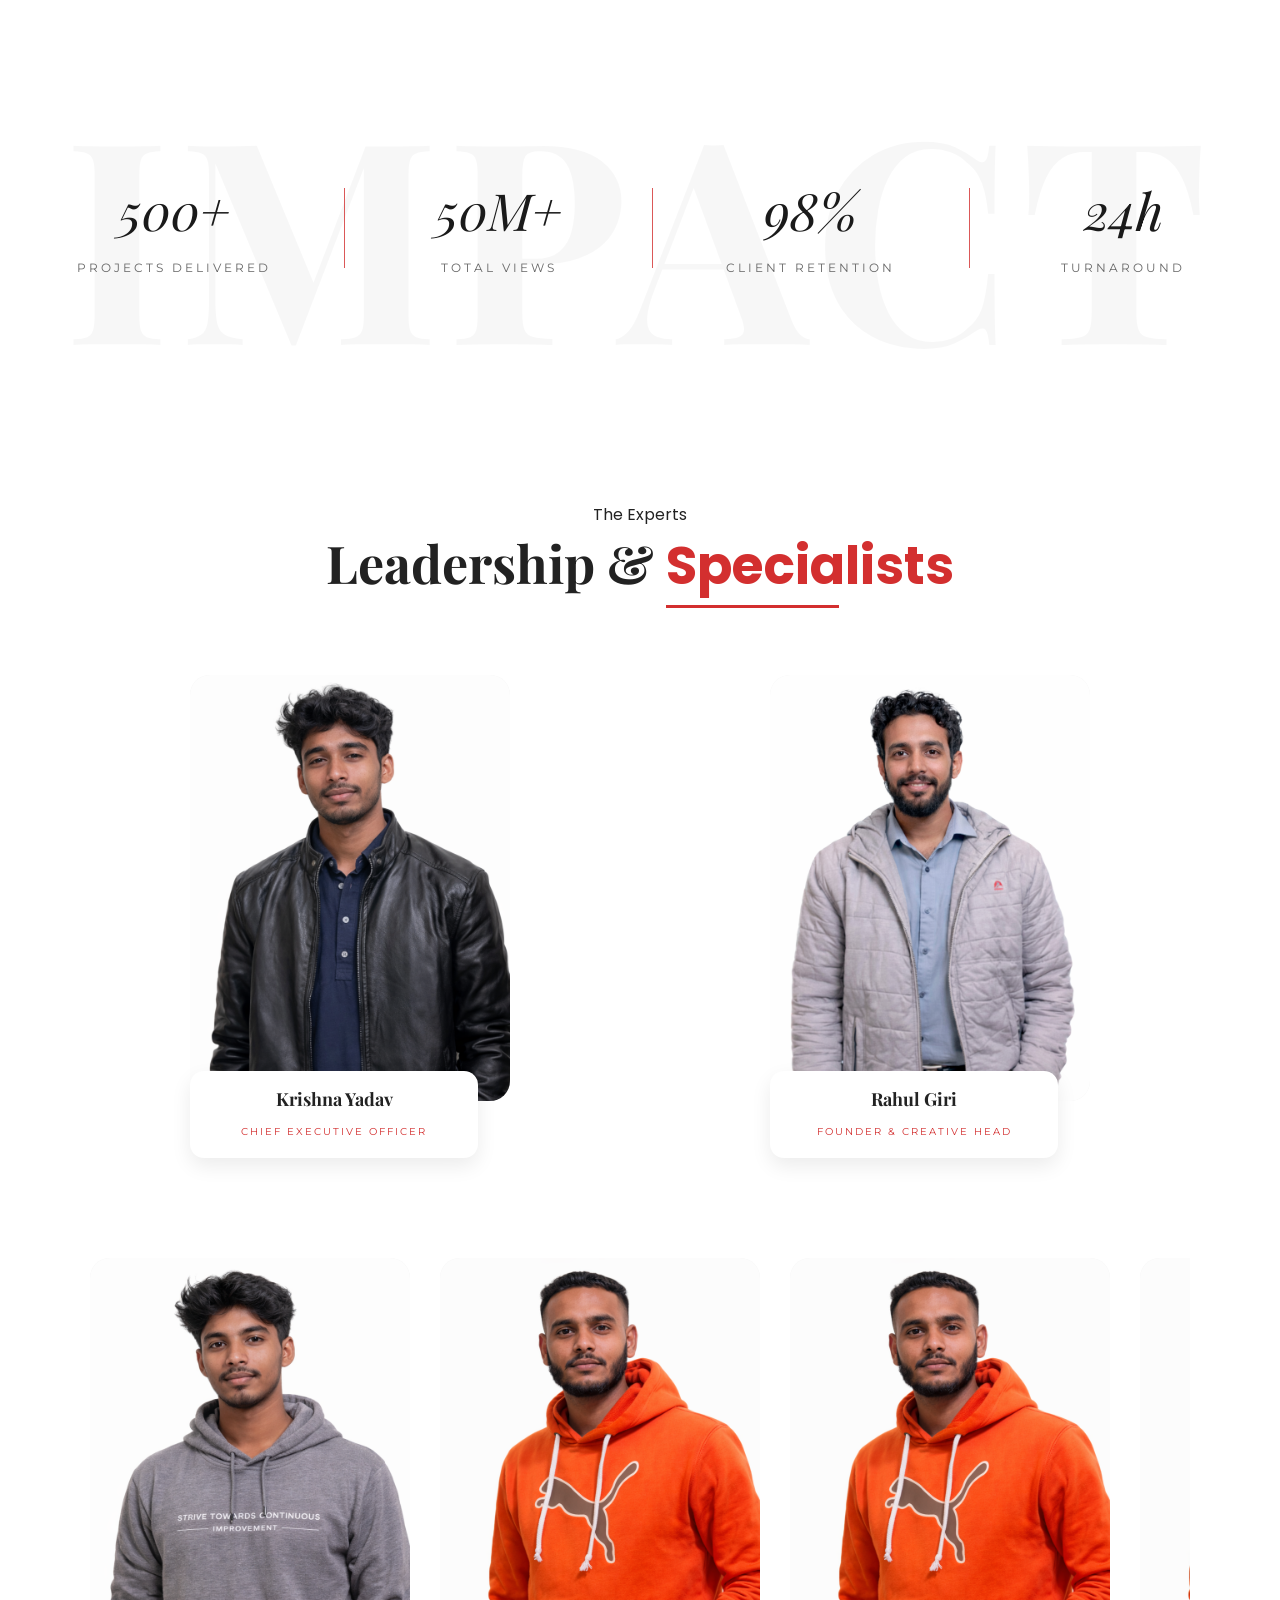
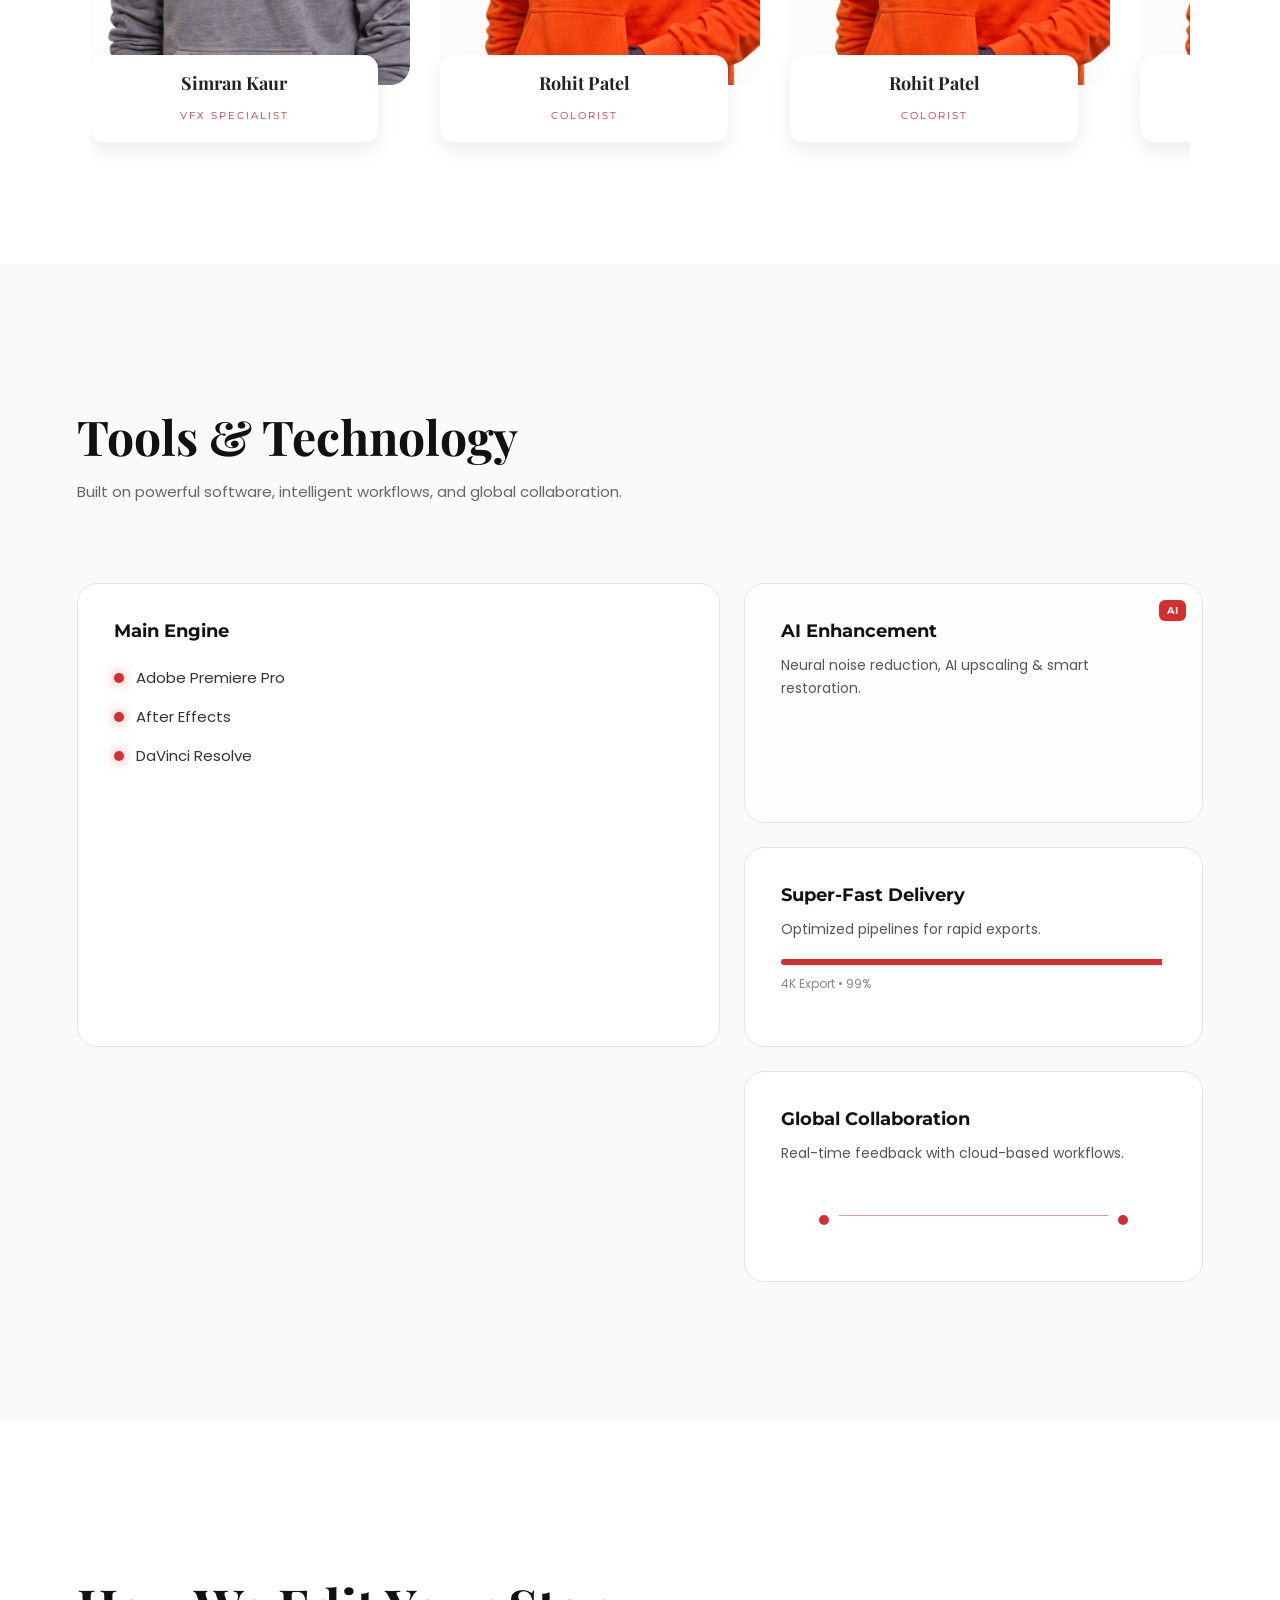
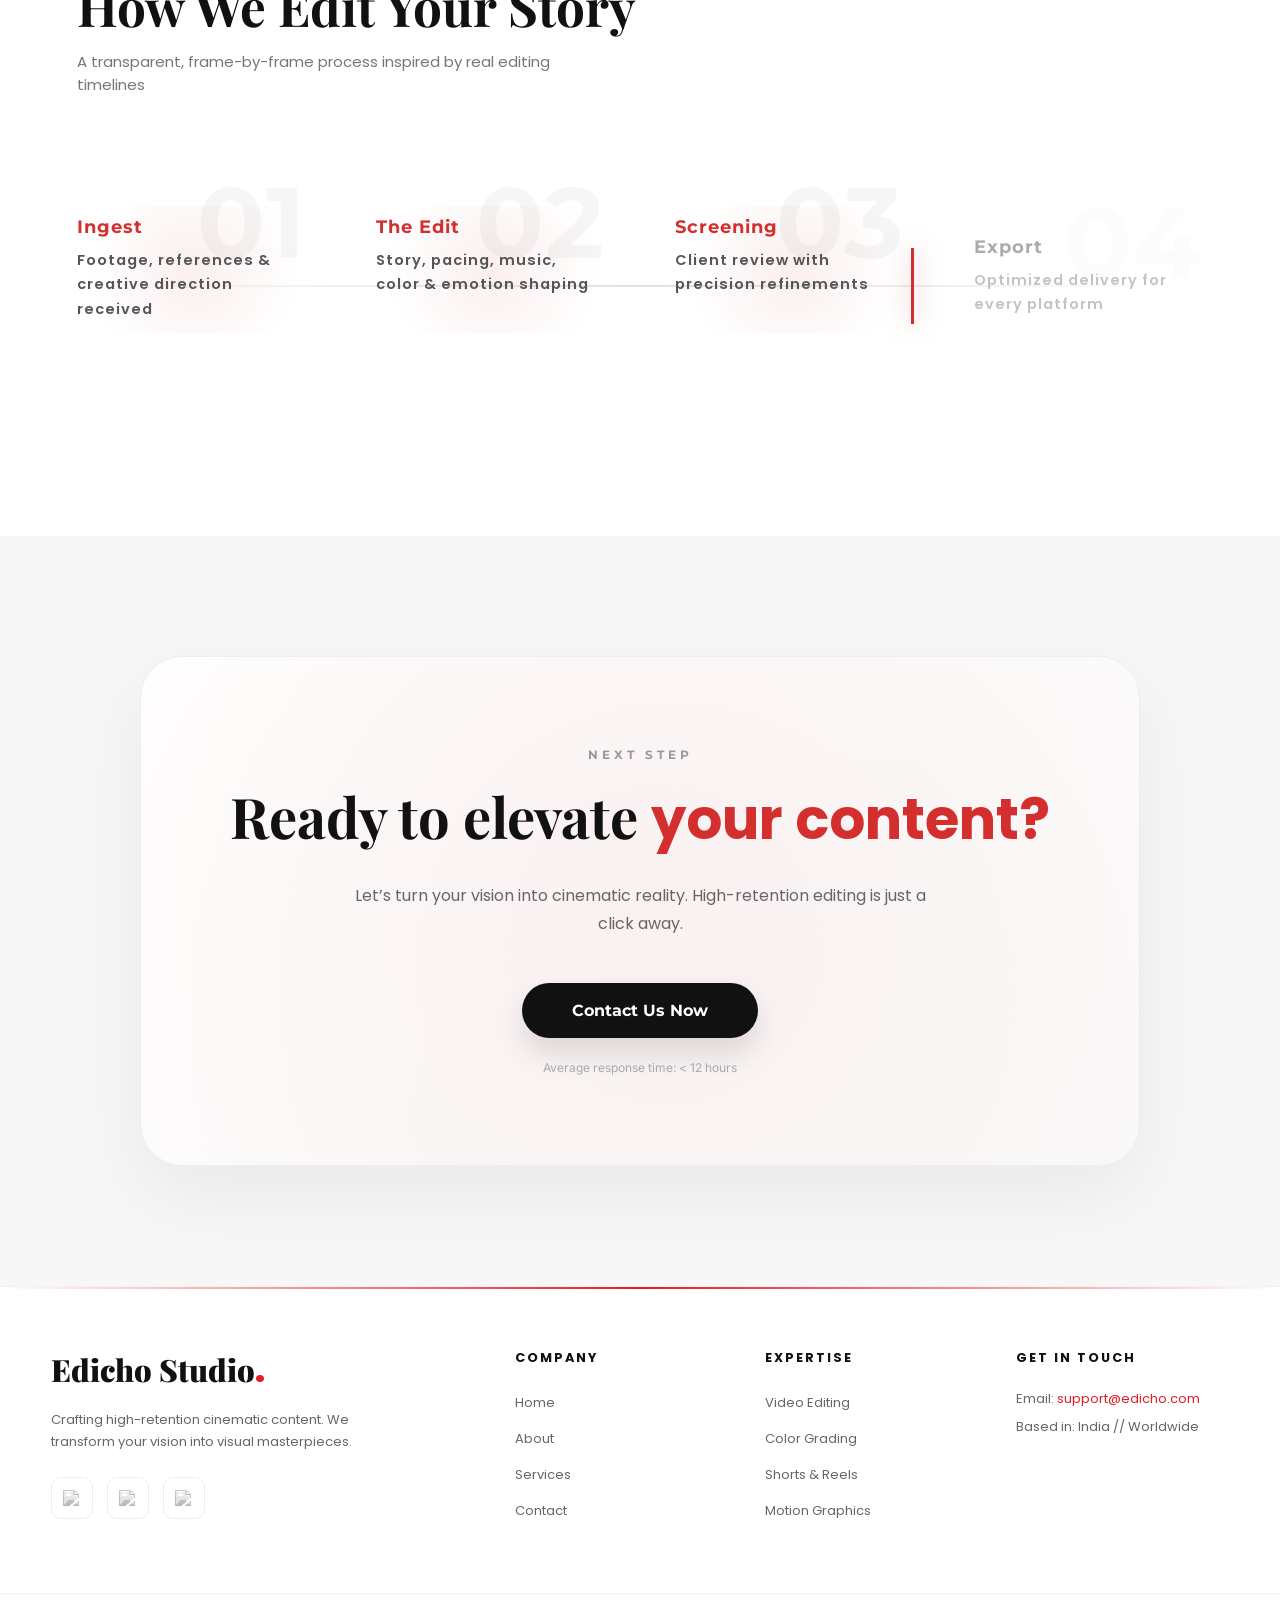
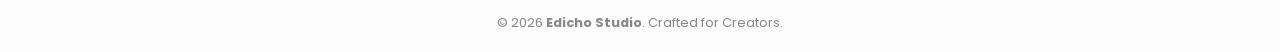
==== commit 25cd504b: "update" ====
--- a/about.html
+++ b/about.html
@@ -20,7 +20,11 @@
   <header id="navbar" class="top-navbar">
     <div class="nav-left">
       <a href="index.html" class="brand">
-        <img src="./Media/Image/Edicho Logo.png" alt="Edicho Logo" class="logo">
+        <img 
+          src="./Media/Image/Edicho Logo.png" 
+          alt="Edicho Logo" 
+          class="logo"
+        >
         <div class="brand-text">
           <span class="brand-name">EDICHO</span>
           <div class="suffix-window">
@@ -31,7 +35,17 @@
     </div>
 
     <div class="nav-right">
+
+      <div class="desktop-menu">
+        <a href="index.html">Home</a>
+        <a href="about.html">About Us</a>
+        <a href="service.html">Services</a>
+        <a href="sample.html">Sample</a>
+        <a href="contact.html">Contact</a>
+      </div>
+
       <div class="menu-icon" id="menuIcon">☰</div>
+
     </div>
   </header>
 
--- a/style.css
+++ b/style.css
@@ -141,6 +141,52 @@
   opacity: 0;
 }
 
+.nav-right{
+  display:flex;
+  align-items:center;
+}
+
+.desktop-menu{
+  display:flex;
+  align-items:center;
+  gap:30px;
+}
+
+.desktop-menu a{
+  text-decoration:none;
+  color:#111;
+  font-weight:600;
+  transition:.3s;
+}
+
+.desktop-menu a:hover{
+  color:#d32f2f;
+}
+
+/* Desktop */
+@media (min-width:769px){
+
+  .desktop-menu{
+    display:flex !important;
+  }
+
+  .menu-icon{
+    display:none !important;
+  }
+}
+
+/* Mobile */
+@media (max-width:768px){
+
+  .desktop-menu{
+    display:none !important;
+  }
+
+  .menu-icon{
+    display:block !important;
+  }
+}
+
 /* ============================================================
    FIX FOR SMALL DEVICES (< 375px)
    ============================================================ */
